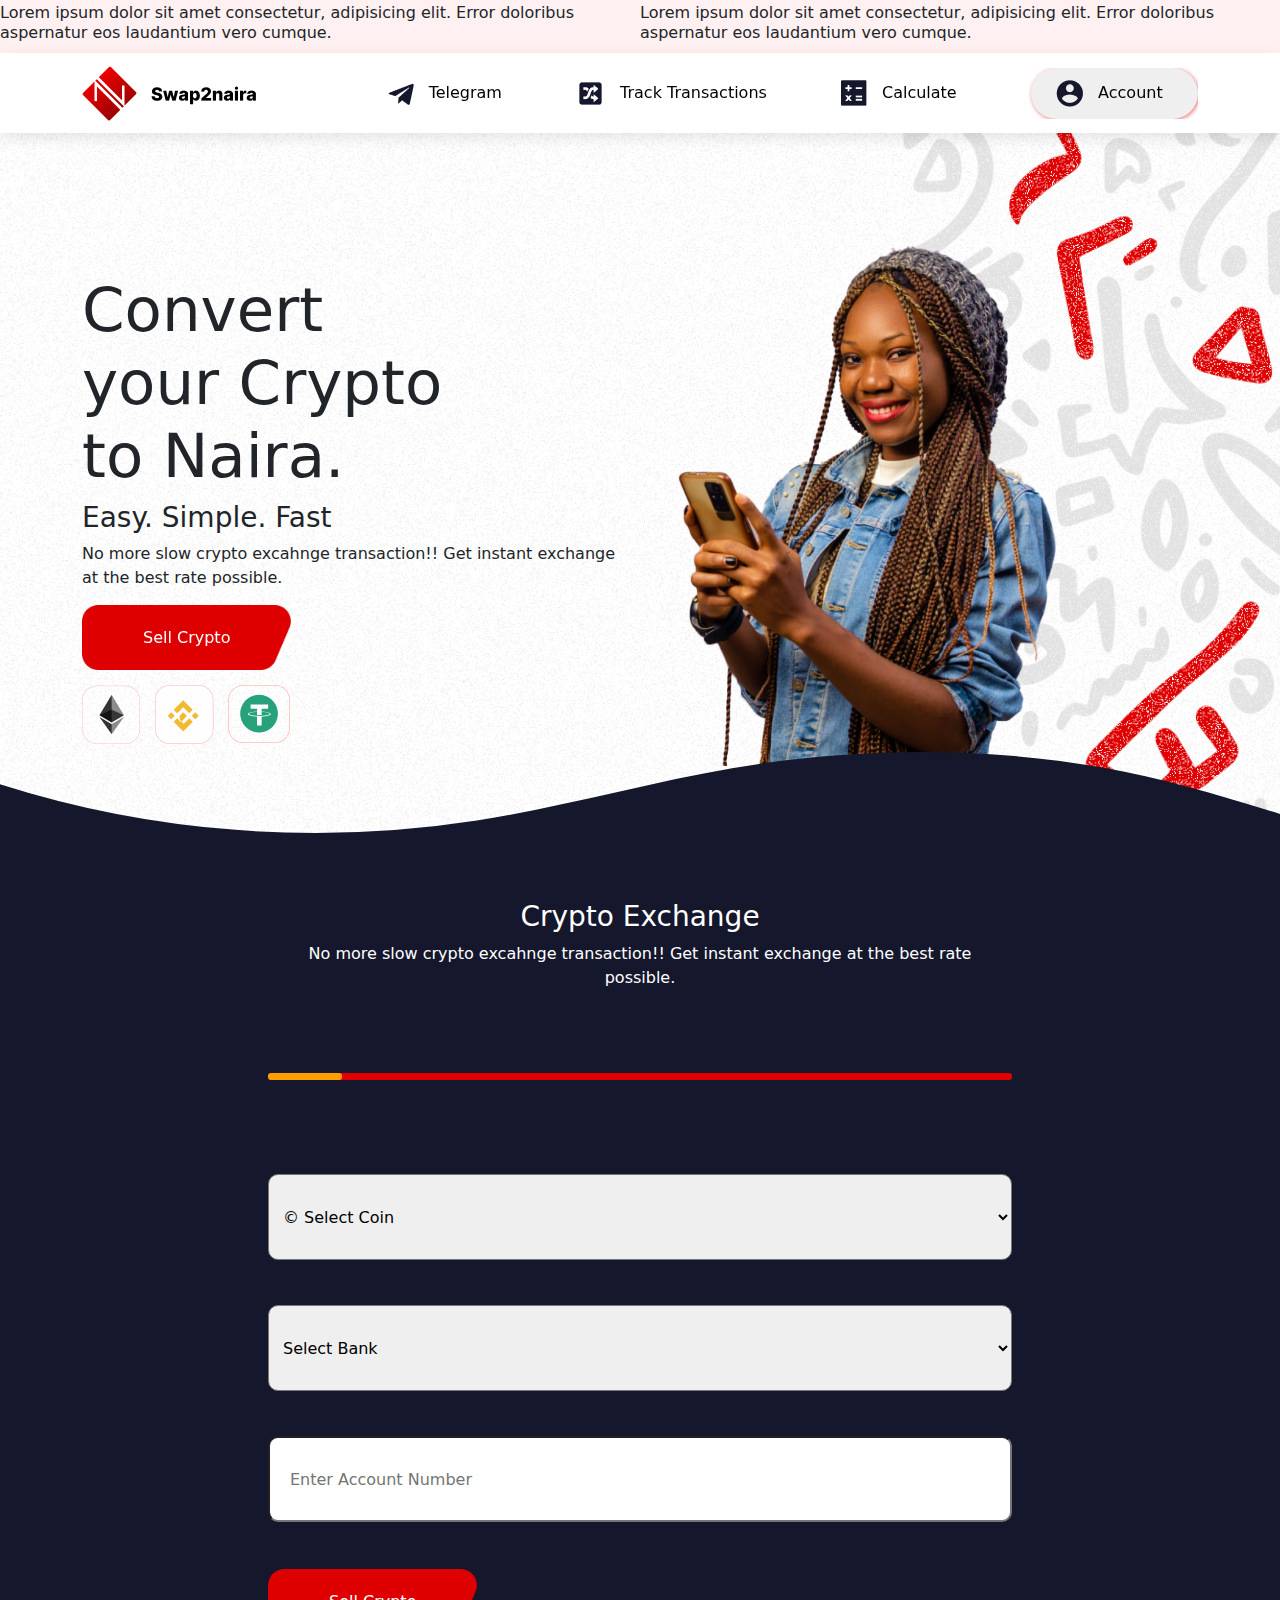
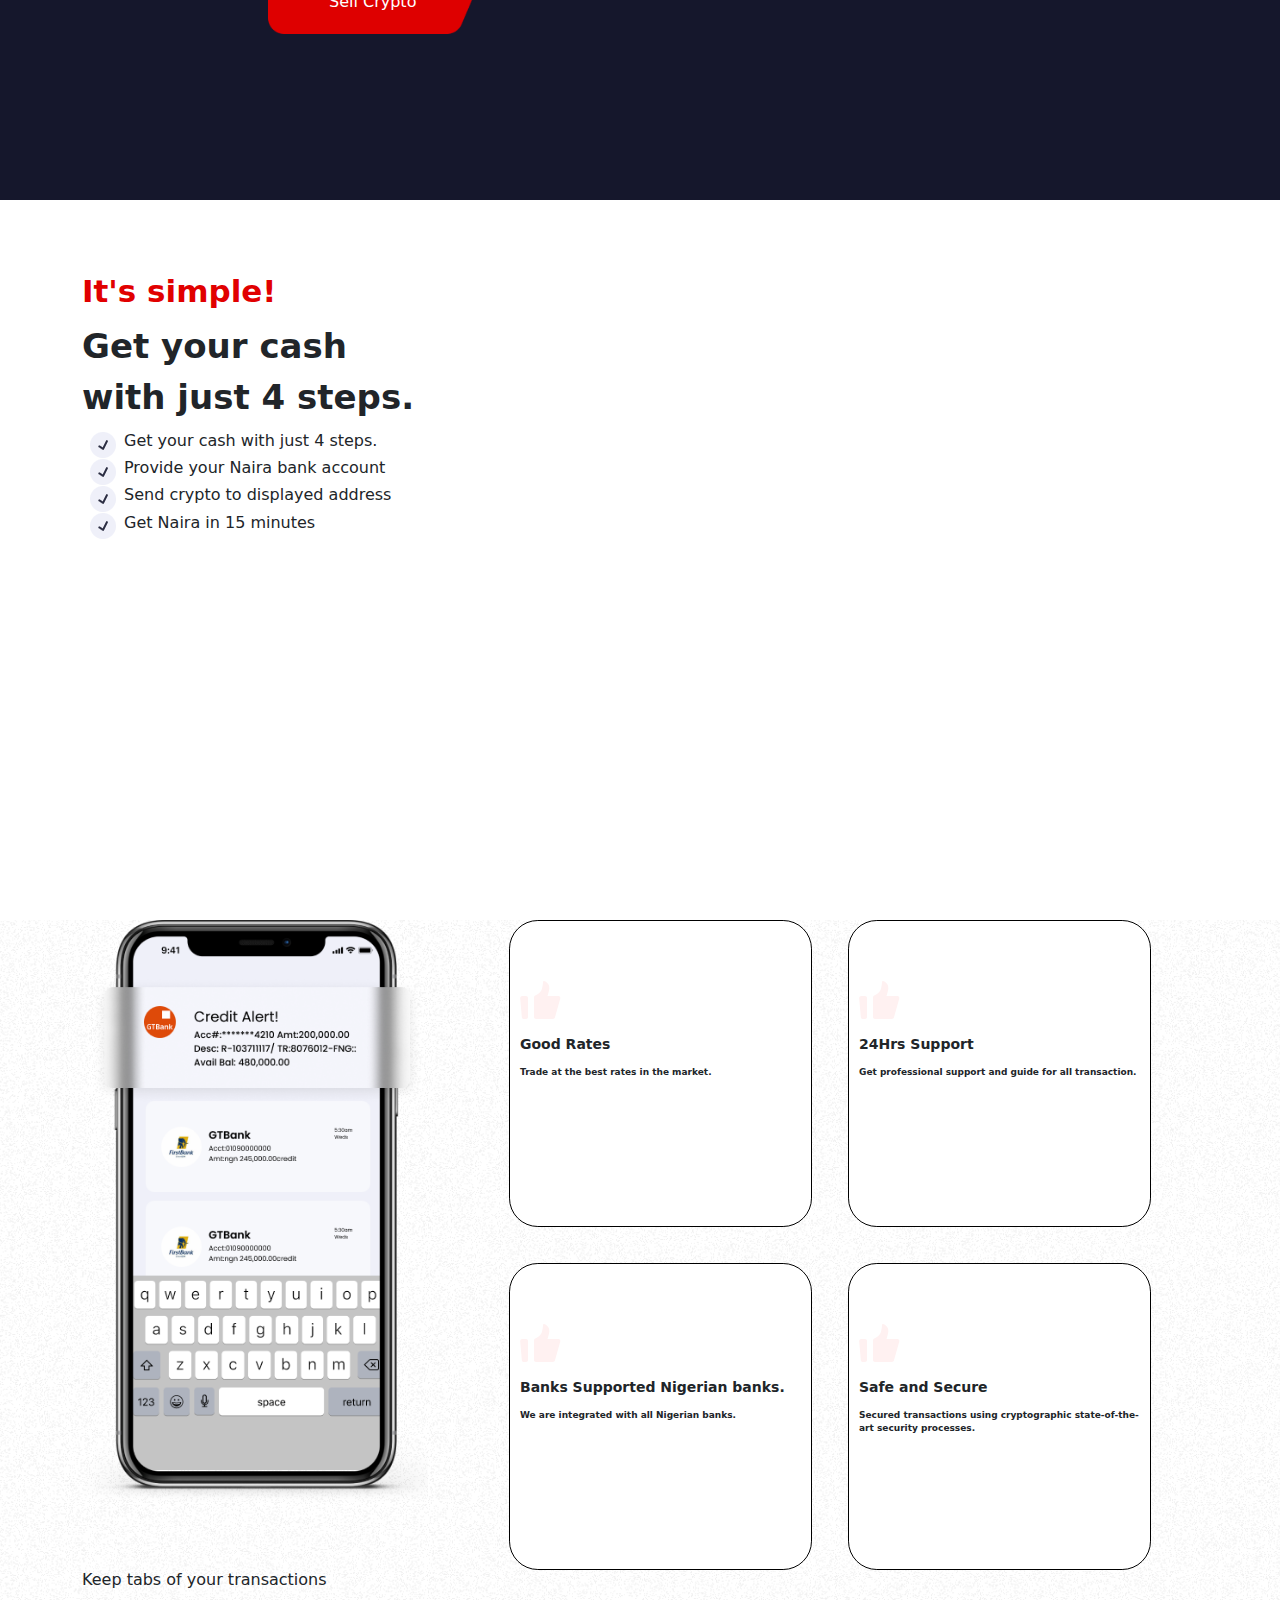
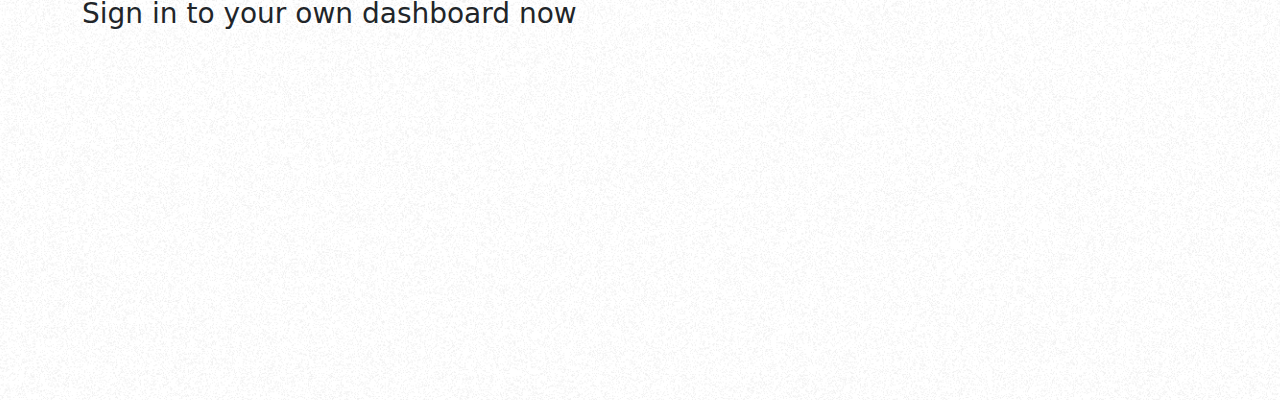
==== index.html @ 885d2932 "working on dashboard" ====
<!DOCTYPE html>
<html lang="en">
<head>
    <meta charset="UTF-8">
    <meta http-equiv="X-UA-Compatible" content="IE=edge">
    <meta name="viewport" content="width=device-width, initial-scale=1.0">
    <title>SWAP2NAIRA</title>
    <link rel="stylesheet" href="./css/bootstrap5.min.css">
    <link rel="stylesheet" href="./css/style.css">
    <!-- font-awesome link -->
    <link rel="stylesheet" href="https://use.fontawesome.com/2554255ec4.css">
    <!-- favicon -->
    <link rel="shortcut icon" href="./assets/Group 5.png" type="image/x-icon">
</head>
<body>
    <header class="relative">
        <div class="red-design">
        </div>
        <div class="red-design-mobile"></div>
        <!-- message-alert -->
        <div class="message-container">
            <div class="message-alert d-flex">
                <h6 class="message-alert-one scroll">
                    Lorem ipsum dolor sit amet consectetur, adipisicing elit. Error doloribus aspernatur eos laudantium vero cumque.
                </h6>
                <h6 class="message-alert-two scroll">
                    Lorem ipsum dolor sit amet consectetur, adipisicing elit. Error doloribus aspernatur eos laudantium vero cumque.
                </h6>
            </div>

        </div>
        <!-- nav-bar -->
        <div class="shadow-1 bg-white">
            <nav class="container">
                <div class="nav-header">
                    <div class="nav-center ">
                        <div class="nav-brand ">
                            <span class="brand-mobile"> 
                                <img src="./assets/Group 5.png" alt="brand-mobile">
                            </span>
                            <span class="brand-desktop">
                                <img src="./assets/Logo.png" alt="brand-desktop">
                            </span>
                        </div>
                        <div class="hamburger nav-toggle">
                            <i class="fa fa-bars"></i>
                        </div>
                    </div>
                    <div class="nav-links">
                        <div class="nav-item">
                            <a href="#">
                            <span class="nav-icon">
                                <img src="./assets/Vector.png" alt="">
                            </span>
                            telegram
                        </a>
                        </div>
                        <div class="nav-item">
                            <a href="#">    
                            <span class="nav-icon">
                                <img src="/assets/twemoji_shuffle-tracks-button.png" alt="Vector-1">
                            </span>
                            
                                Track transactions
                            </a>
                        </div>
                        <div class="nav-item">
                            <a href="#">
                            <span class="nav-icon">
                                <img src="./assets/Vector-2.png" alt="">
                            </span>
                            calculate
                        </a>
                        </div>
                        <div class="account-drop">
                            <div class="sign-up-btn">
                                <button class="nav-toggle sign-up">
                                    <span class="nav-icon">
                                        <img src="./assets/Vector-3.png" alt="account">
                                    </span>
                                    Account
                                    <span class="arrow-down">
                                        <i class="fa fa-sort-desc" aria-hidden="true"></i>

                                    </span>
                                </button>
                                <div class="sign-up-drop-down">
                                    <div class="sign-link p-1 ">
                                        <a href="#">
                                            Log In
                                        </a>
                                    </div>
                                    <div class="sign-link p-1">
                                        <a href="#">
                                            Sign Up
                                        </a>
                                    </div>
                                </div>
                            </div>

                        </div>
    

                    </div>
                </div>
            </nav>

        </div>
        <!-- hero-section -->
        <div class="container">
            <section class="hero">
                <div class="row">
                    <div class=" hero-text col-12 col-lg-6">
                        <h1 class="headerOne">
                            Convert your Crypto to Naira.
                        </h1>
                        <h3 class="headerTwo">    
                            Easy. Simple. Fast
                        </h3>
                        <p class="hero-description">
                            No  more slow crypto excahnge transaction!! Get instant exchange at the best rate possible.
                        </p>
                        <div class="hero-btn">
                            <a href="#sale-point">

                                <div class="btn relative">
                                    <span class="ctaText">
                                        Sell Crypto
                                    </span>
                                    <img class="img-fluid" src="./assets/FD button.png" alt="btn">
                                </div>
                            </a>
                        </div>
                        <div class="hero-coin-icons mt-3">
                            <img src="./assets/FD coin Logo.png" alt="">
                        </div>
                    </div>
                    <div class="hero-poster col-12 col-lg-6">
                        <div class="poster-container">
                            <img class="img-fluid" src="./assets/FD Girl.png" alt="girl">
                        </div>
                    </div>
                </div>
            </section>

        </div>
         <div class="custom-shape-divider-bottom-1648453308">
            <svg data-name="Layer 1" xmlns="http://www.w3.org/2000/svg" viewBox="0 0 1200 120" preserveAspectRatio="none">
                <path d="M985.66,92.83C906.67,72,823.78,31,743.84,14.19c-82.26-17.34-168.06-16.33-250.45.39-57.84,11.73-114,31.07-172,41.86A600.21,600.21,0,0,1,0,27.35V120H1200V95.8C1132.19,118.92,1055.71,111.31,985.66,92.83Z" class="shape-fill"></path>
            </svg>
        </div>
    </header>
    <!-- Exchange-Section -->
    <section class="height-100 bg-blue relative">
        <div class="exchange">
            <img class="img-fluid" src="./assets/Mask group.png" alt="">
        </div>
        <div class="container">
            <div class="row">
                
                <div id="sale-point" class="crypto-text col-12 col-lg-8 ">
                    <h3>
                        Crypto Exchange
                    </h3>
                    <p>
                        No  more slow crypto excahnge transaction!! Get instant exchange at the best rate possible.
                    </p>
                </div>
                <form action="" method="get">
                    
                    <div class="progress-bar-container col-12 col-lg-8">
                        <div class="progress-bar-outer">
                            <div class="progress-bar-inner"></div>
                        </div>
                    </div>
                    <!-- coin exchange point -->
                    <div class="coin-exchange-container col-12 col-lg-8">
                        <form id="form" action="">

                            <div class="input-container ">
                                <select class="w-100 select" name="coin" id="coin">
                                    <option value="select-coin">
                                        <span> 
                                            <i class="fa fa-copyright " aria-hidden="true">    
                                        </i>
                                        &copy;
                                        </span> Select Coin
                                    </option>
                                    <option value="Btc">
                                        Bitcoin
                                    </option>
                                    <option value="Eth">
                                        Etherium
                                    </option>
                                </select>
                            </div>
                            <div class="input-container">
                                <select class="w-100 select" name="bank" id="bank">
                                    <option value="select-bank">
                                        <span class="bank-icon">
                                            <i class="far fa-home"></i>
                                        </span>
                                        Select Bank
                                    </option>
                                    <option value="first-bank">
                                        First Bank
                                    </option>
                                    <option value="access">
                                        Access Bank
                
                                    </option>
                                </select>
                            </div>
                            <div class="input-container">
                                <input class="w-100" type="text" name="account-number" id="accountNnumber" placeholder="Enter Account Number">
                            </div>
                            <div class="coin-form-btn">
    
                                <button type="submit"class="btn relative">
                                    <span class="ctaText">
                                        Sell Crypto
                                    </span>
                                    <img class="img-fluid" src="./assets/FD button.png" alt="btn">
                                <button>
                            </div>
                        </form>
                    </div>
                </form>
            </div>
        </div>
    </section>
    <!-- four steps -->
    <section class="height-80">
        <div class="container">
            
            <div class="row">
    
                <div class="col-12 col-lg-4 ">
                    <h4 class="fourStepsHeader">It's simple!</h4>
                    <h2>Get your cash with just 4 steps.</h2>
                    <div class="four-steps-container">
                        <div class="steps d-flex ">
                            <span class="step-icon mx-2">
                                <img src="./assets/Group 20.png" alt="steps-icon">
                            </span>
                            <h6>
                                Get your cash with just 4 steps.
                            </h6>
                        </div>
                        <div class="steps d-flex ">
                            <span class="step-icon mx-2">
                                <img src="./assets/Group 20.png" alt="steps-icon">
                            </span>
                            <h6>
                                Provide your Naira bank account
                            </h6>
                        </div>
                        <div class="steps d-flex ">
                            <span class="step-icon mx-2">
                                <img src="./assets/Group 20.png" alt="steps-icon">
                            </span>
                            <h6>
                                Send crypto to displayed address
                            </h6>
                        </div>
                        <div class="steps d-flex ">
                            <span class="step-icon mx-2">
                                <img src="./assets/Group 20.png" alt="steps-icon">
                            </span>
                            <h6>
                                Get Naira in 15 minutes
                            </h6>
                        </div>
                    </div>
                </div>
                <div class="col-12 col-lg-8">
                    <div class="four-step-poster">
                        <img src="./assets/" alt="">
                    </div>
                </div>
            </div>
        </div>

    </section>
    <!-- dashboard-sign-in-section -->
    <section class="height-120">
        <div class="container">
            
            <div class="row">
                <div class="col-12 col-lg-4">
                    <div class="dashboard-credit-left ">
                        <img class="img-fluid" src="./assets/Group 3588.png" alt="" >
                    </div>
                </div>
                <div class="col-12 col-lg-8">
                    <div class="container">

                        <div class="dashboard-blurb row justify-content-center">
                                <div class="blurb col-5 bordered  mr-36">
    
                                    <div class="blurb-icon">
                                        <svg width="41" height="38" viewBox="0 0 41 38" fill="none" xmlns="http://www.w3.org/2000/svg">
                                            <path d="M0.189309 17.1733C0.087699 16.0047 1.00885 15 2.18179 15H6.00033C7.10493 15 8.00033 15.8954 8.00033 17V36C8.00033 37.1046 7.10493 38 6.00033 38H3.83396C2.79655 38 1.93135 37.2068 1.84148 36.1733L0.189309 17.1733Z" fill="#FFF1F1"/>
                                            <path d="M14 16.3745C14 15.5388 14.5194 14.7908 15.2753 14.4345C16.9238 13.6574 19.7329 12.0938 21 9.9805C22.6331 7.2569 22.9411 2.33595 22.9912 1.20878C22.9982 1.05099 22.9937 0.893011 23.0154 0.736561C23.2861 -1.21554 27.0543 1.06492 28.5 3.47612C29.2846 4.78471 29.3852 6.504 29.3027 7.8463C29.2144 9.2825 28.7933 10.6699 28.3802 12.0483L27.5 14.9845H38.3569C39.6832 14.9845 40.6421 16.2518 40.2816 17.5281L34.9113 36.5436C34.668 37.4051 33.8818 38 32.9866 38H16C14.8954 38 14 37.1046 14 36V16.3745Z" fill="#FFF1F1"/>
                                            </svg>
                                    </div>
                                    <h3>
                                        Good Rates
                                    </h3>
                                    <p>
                                        Trade at the best rates in the market.
                                    </p>
                                </div>
                                <div class="blurb col-5 bordered">
    
                                    <div class="blurb-icon">
                                        <svg width="41" height="38" viewBox="0 0 41 38" fill="none" xmlns="http://www.w3.org/2000/svg">
                                            <path d="M0.189309 17.1733C0.087699 16.0047 1.00885 15 2.18179 15H6.00033C7.10493 15 8.00033 15.8954 8.00033 17V36C8.00033 37.1046 7.10493 38 6.00033 38H3.83396C2.79655 38 1.93135 37.2068 1.84148 36.1733L0.189309 17.1733Z" fill="#FFF1F1"/>
                                            <path d="M14 16.3745C14 15.5388 14.5194 14.7908 15.2753 14.4345C16.9238 13.6574 19.7329 12.0938 21 9.9805C22.6331 7.2569 22.9411 2.33595 22.9912 1.20878C22.9982 1.05099 22.9937 0.893011 23.0154 0.736561C23.2861 -1.21554 27.0543 1.06492 28.5 3.47612C29.2846 4.78471 29.3852 6.504 29.3027 7.8463C29.2144 9.2825 28.7933 10.6699 28.3802 12.0483L27.5 14.9845H38.3569C39.6832 14.9845 40.6421 16.2518 40.2816 17.5281L34.9113 36.5436C34.668 37.4051 33.8818 38 32.9866 38H16C14.8954 38 14 37.1046 14 36V16.3745Z" fill="#FFF1F1"/>
                                            </svg>
                                    </div>
                                    <h3>
                                        24Hrs Support
                                    </h3>
                                    <p>
                                        Get professional support and guide for all transaction.
                                    </p>
                                </div>
    
                        </div>
                        <div class="dashboard-blurb mt-36 row ">
                                <div class="blurb col-5 bordered mr-36">
    
                                    <div class="blurb-icon">
                                        <svg width="41" height="38" viewBox="0 0 41 38" fill="none" xmlns="http://www.w3.org/2000/svg">
                                            <path d="M0.189309 17.1733C0.087699 16.0047 1.00885 15 2.18179 15H6.00033C7.10493 15 8.00033 15.8954 8.00033 17V36C8.00033 37.1046 7.10493 38 6.00033 38H3.83396C2.79655 38 1.93135 37.2068 1.84148 36.1733L0.189309 17.1733Z" fill="#FFF1F1"/>
                                            <path d="M14 16.3745C14 15.5388 14.5194 14.7908 15.2753 14.4345C16.9238 13.6574 19.7329 12.0938 21 9.9805C22.6331 7.2569 22.9411 2.33595 22.9912 1.20878C22.9982 1.05099 22.9937 0.893011 23.0154 0.736561C23.2861 -1.21554 27.0543 1.06492 28.5 3.47612C29.2846 4.78471 29.3852 6.504 29.3027 7.8463C29.2144 9.2825 28.7933 10.6699 28.3802 12.0483L27.5 14.9845H38.3569C39.6832 14.9845 40.6421 16.2518 40.2816 17.5281L34.9113 36.5436C34.668 37.4051 33.8818 38 32.9866 38H16C14.8954 38 14 37.1046 14 36V16.3745Z" fill="#FFF1F1"/>
                                            </svg>
                                    </div>
                                    <h3>
                                        Banks Supported 
    Nigerian banks.
                                    </h3>
                                    <p>
                                        We are integrated with all 
                                        Nigerian banks.
                                    </p>
                                </div>
                                <div class="blurb col-5 bordered">
    
                                    <div class="blurb-icon">
                                        <svg width="41" height="38" viewBox="0 0 41 38" fill="none" xmlns="http://www.w3.org/2000/svg">
                                            <path d="M0.189309 17.1733C0.087699 16.0047 1.00885 15 2.18179 15H6.00033C7.10493 15 8.00033 15.8954 8.00033 17V36C8.00033 37.1046 7.10493 38 6.00033 38H3.83396C2.79655 38 1.93135 37.2068 1.84148 36.1733L0.189309 17.1733Z" fill="#FFF1F1"/>
                                            <path d="M14 16.3745C14 15.5388 14.5194 14.7908 15.2753 14.4345C16.9238 13.6574 19.7329 12.0938 21 9.9805C22.6331 7.2569 22.9411 2.33595 22.9912 1.20878C22.9982 1.05099 22.9937 0.893011 23.0154 0.736561C23.2861 -1.21554 27.0543 1.06492 28.5 3.47612C29.2846 4.78471 29.3852 6.504 29.3027 7.8463C29.2144 9.2825 28.7933 10.6699 28.3802 12.0483L27.5 14.9845H38.3569C39.6832 14.9845 40.6421 16.2518 40.2816 17.5281L34.9113 36.5436C34.668 37.4051 33.8818 38 32.9866 38H16C14.8954 38 14 37.1046 14 36V16.3745Z" fill="#FFF1F1"/>
                                            </svg>
                                    </div>
                                    <h3>
                                        Safe and Secure
                                    </h3>
                                    <p>
                                        Secured transactions using cryptographic state-of-the-art security processes.
                                    </p>
                                </div>
    
                        </div>
                    </div>
                </div>
            </div>
        </div>
        <div class="dashboard-sign-in">
            <div class="container">

                <div class="row">
                    <div class="col-12 col-md-6">
                        <div class="sign-in-text-container">
                            <h6>
                                Keep tabs of your transactions
                            </h6>
                            <h3>
                                Sign in to your own dashboard now
                            </h3>
                        </div>
                    </div>
                    <div class="col-12 col-md-6">
                        <div class="sign-in-btn">
    
                        </div>
                    </div>
                </div>
            </div>
        </div>
    </section>
    <!-- team-section -->
    <!-- <section>

    </section> -->
    <!-- traders section -->
    <!-- <section>
        <div class="row">
            <div class="col-12 col-md-6">
                <div class="trader-poster">
                    <img src="" alt="">
                </div>
            </div>
            <div class="col-12 col-md-6">
                <h2>
                    Join over 500+ Traders Using swap2naira
                </h2>
                <div class="trader-btn">

                </div>
            </div>
        </div>
    </section> -->
    <!-- footer-section -->
    <!-- <section>
        <div class="footer-cta-container">
            <h3>
                Don’t wait, start now!
            </h3>
            <p>
                97% of first time users come back to use our services
            </p>
            <div class="footer-cta">

            </div>
        </div>
        <footer>

        </footer>
    </section> -->
    
    

    
    <script type="module" src="./js/app.js"></script>
</body>
</html>
---- css/bootstrap5.min.css ----
@charset "UTF-8"; /*!
 * Bootstrap v5.0.2 (https://getbootstrap.com/)
 * Copyright 2011-2021 The Bootstrap Authors
 * Copyright 2011-2021 Twitter, Inc.
 * Licensed under MIT (https://github.com/twbs/bootstrap/blob/main/LICENSE)
 */
:root {
  --bs-blue: #0d6efd;
  --bs-indigo: #6610f2;
  --bs-purple: #6f42c1;
  --bs-pink: #d63384;
  --bs-red: #dc3545;
  --bs-orange: #fd7e14;
  --bs-yellow: #ffc107;
  --bs-green: #198754;
  --bs-teal: #20c997;
  --bs-cyan: #0dcaf0;
  --bs-white: #fff;
  --bs-gray: #6c757d;
  --bs-gray-dark: #343a40;
  --bs-primary: #0d6efd;
  --bs-secondary: #6c757d;
  --bs-success: #198754;
  --bs-info: #0dcaf0;
  --bs-warning: #ffc107;
  --bs-danger: #dc3545;
  --bs-light: #f8f9fa;
  --bs-dark: #212529;
  --bs-font-sans-serif: system-ui, -apple-system, "Segoe UI", Roboto,
    "Helvetica Neue", Arial, "Noto Sans", "Liberation Sans", sans-serif,
    "Apple Color Emoji", "Segoe UI Emoji", "Segoe UI Symbol", "Noto Color Emoji";
  --bs-font-monospace: SFMono-Regular, Menlo, Monaco, Consolas,
    "Liberation Mono", "Courier New", monospace;
  --bs-gradient: linear-gradient(
    180deg,
    rgba(255, 255, 255, 0.15),
    rgba(255, 255, 255, 0)
  );
}
*,
::after,
::before {
  box-sizing: border-box;
}
@media (prefers-reduced-motion: no-preference) {
  :root {
    scroll-behavior: smooth;
  }
}
body {
  margin: 0;
  font-family: var(--bs-font-sans-serif);
  font-size: 1rem;
  font-weight: 400;
  line-height: 1.5;
  color: #212529;
  background-color: #fff;
  -webkit-text-size-adjust: 100%;
  -webkit-tap-highlight-color: transparent;
}
hr {
  margin: 1rem 0;
  color: inherit;
  background-color: currentColor;
  border: 0;
  opacity: 0.25;
}
hr:not([size]) {
  height: 1px;
}
.h1,
.h2,
.h3,
.h4,
.h5,
.h6,
h1,
h2,
h3,
h4,
h5,
h6 {
  margin-top: 0;
  margin-bottom: 0.5rem;
  font-weight: 500;
  line-height: 1.2;
}
.h1,
h1 {
  font-size: calc(1.375rem + 1.5vw);
}
@media (min-width: 1200px) {
  .h1,
  h1 {
    font-size: 2.5rem;
  }
}
.h2,
h2 {
  font-size: calc(1.325rem + 0.9vw);
}
@media (min-width: 1200px) {
  .h2,
  h2 {
    font-size: 2rem;
  }
}
.h3,
h3 {
  font-size: calc(1.3rem + 0.6vw);
}
@media (min-width: 1200px) {
  .h3,
  h3 {
    font-size: 1.75rem;
  }
}
.h4,
h4 {
  font-size: calc(1.275rem + 0.3vw);
}
@media (min-width: 1200px) {
  .h4,
  h4 {
    font-size: 1.5rem;
  }
}
.h5,
h5 {
  font-size: 1.25rem;
}
.h6,
h6 {
  font-size: 1rem;
}
p {
  margin-top: 0;
  margin-bottom: 1rem;
}
abbr[data-bs-original-title],
abbr[title] {
  -webkit-text-decoration: underline dotted;
  text-decoration: underline dotted;
  cursor: help;
  -webkit-text-decoration-skip-ink: none;
  text-decoration-skip-ink: none;
}
address {
  margin-bottom: 1rem;
  font-style: normal;
  line-height: inherit;
}
ol,
ul {
  padding-left: 2rem;
}
dl,
ol,
ul {
  margin-top: 0;
  margin-bottom: 1rem;
}
ol ol,
ol ul,
ul ol,
ul ul {
  margin-bottom: 0;
}
dt {
  font-weight: 700;
}
dd {
  margin-bottom: 0.5rem;
  margin-left: 0;
}
blockquote {
  margin: 0 0 1rem;
}
b,
strong {
  font-weight: bolder;
}
.small,
small {
  font-size: 0.875em;
}
.mark,
mark {
  padding: 0.2em;
  background-color: #fcf8e3;
}
sub,
sup {
  position: relative;
  font-size: 0.75em;
  line-height: 0;
  vertical-align: baseline;
}
sub {
  bottom: -0.25em;
}
sup {
  top: -0.5em;
}
a {
  color: #0d6efd;
  text-decoration: underline;
}
a:hover {
  color: #0a58ca;
}
a:not([href]):not([class]),
a:not([href]):not([class]):hover {
  color: inherit;
  text-decoration: none;
}
code,
kbd,
pre,
samp {
  font-family: var(--bs-font-monospace);
  font-size: 1em;
  direction: ltr;
  unicode-bidi: bidi-override;
}
pre {
  display: block;
  margin-top: 0;
  margin-bottom: 1rem;
  overflow: auto;
  font-size: 0.875em;
}
pre code {
  font-size: inherit;
  color: inherit;
  word-break: normal;
}
code {
  font-size: 0.875em;
  color: #d63384;
  word-wrap: break-word;
}
a > code {
  color: inherit;
}
kbd {
  padding: 0.2rem 0.4rem;
  font-size: 0.875em;
  color: #fff;
  background-color: #212529;
  border-radius: 0.2rem;
}
kbd kbd {
  padding: 0;
  font-size: 1em;
  font-weight: 700;
}
figure {
  margin: 0 0 1rem;
}
img,
svg {
  vertical-align: middle;
}
table {
  caption-side: bottom;
  border-collapse: collapse;
}
caption {
  padding-top: 0.5rem;
  padding-bottom: 0.5rem;
  color: #6c757d;
  text-align: left;
}
th {
  text-align: inherit;
  text-align: -webkit-match-parent;
}
tbody,
td,
tfoot,
th,
thead,
tr {
  border-color: inherit;
  border-style: solid;
  border-width: 0;
}
label {
  display: inline-block;
}
button {
  border-radius: 0;
}
button:focus:not(:focus-visible) {
  outline: 0;
}
button,
input,
optgroup,
select,
textarea {
  margin: 0;
  font-family: inherit;
  font-size: inherit;
  line-height: inherit;
}
button,
select {
  text-transform: none;
}
[role="button"] {
  cursor: pointer;
}
select {
  word-wrap: normal;
}
select:disabled {
  opacity: 1;
}
[list]::-webkit-calendar-picker-indicator {
  display: none;
}
[type="button"],
[type="reset"],
[type="submit"],
button {
  -webkit-appearance: button;
}
[type="button"]:not(:disabled),
[type="reset"]:not(:disabled),
[type="submit"]:not(:disabled),
button:not(:disabled) {
  cursor: pointer;
}
::-moz-focus-inner {
  padding: 0;
  border-style: none;
}
textarea {
  resize: vertical;
}
fieldset {
  min-width: 0;
  padding: 0;
  margin: 0;
  border: 0;
}
legend {
  float: left;
  width: 100%;
  padding: 0;
  margin-bottom: 0.5rem;
  font-size: calc(1.275rem + 0.3vw);
  line-height: inherit;
}
@media (min-width: 1200px) {
  legend {
    font-size: 1.5rem;
  }
}
legend + * {
  clear: left;
}
::-webkit-datetime-edit-day-field,
::-webkit-datetime-edit-fields-wrapper,
::-webkit-datetime-edit-hour-field,
::-webkit-datetime-edit-minute,
::-webkit-datetime-edit-month-field,
::-webkit-datetime-edit-text,
::-webkit-datetime-edit-year-field {
  padding: 0;
}
::-webkit-inner-spin-button {
  height: auto;
}
[type="search"] {
  outline-offset: -2px;
  -webkit-appearance: textfield;
}
::-webkit-search-decoration {
  -webkit-appearance: none;
}
::-webkit-color-swatch-wrapper {
  padding: 0;
}
::file-selector-button {
  font: inherit;
}
::-webkit-file-upload-button {
  font: inherit;
  -webkit-appearance: button;
}
output {
  display: inline-block;
}
iframe {
  border: 0;
}
summary {
  display: list-item;
  cursor: pointer;
}
progress {
  vertical-align: baseline;
}
[hidden] {
  display: none !important;
}
.lead {
  font-size: 1.25rem;
  font-weight: 300;
}
.display-1 {
  font-size: calc(1.625rem + 4.5vw);
  font-weight: 300;
  line-height: 1.2;
}
@media (min-width: 1200px) {
  .display-1 {
    font-size: 5rem;
  }
}
.display-2 {
  font-size: calc(1.575rem + 3.9vw);
  font-weight: 300;
  line-height: 1.2;
}
@media (min-width: 1200px) {
  .display-2 {
    font-size: 4.5rem;
  }
}
.display-3 {
  font-size: calc(1.525rem + 3.3vw);
  font-weight: 300;
  line-height: 1.2;
}
@media (min-width: 1200px) {
  .display-3 {
    font-size: 4rem;
  }
}
.display-4 {
  font-size: calc(1.475rem + 2.7vw);
  font-weight: 300;
  line-height: 1.2;
}
@media (min-width: 1200px) {
  .display-4 {
    font-size: 3.5rem;
  }
}
.display-5 {
  font-size: calc(1.425rem + 2.1vw);
  font-weight: 300;
  line-height: 1.2;
}
@media (min-width: 1200px) {
  .display-5 {
    font-size: 3rem;
  }
}
.display-6 {
  font-size: calc(1.375rem + 1.5vw);
  font-weight: 300;
  line-height: 1.2;
}
@media (min-width: 1200px) {
  .display-6 {
    font-size: 2.5rem;
  }
}
.list-unstyled {
  padding-left: 0;
  list-style: none;
}
.list-inline {
  padding-left: 0;
  list-style: none;
}
.list-inline-item {
  display: inline-block;
}
.list-inline-item:not(:last-child) {
  margin-right: 0.5rem;
}
.initialism {
  font-size: 0.875em;
  text-transform: uppercase;
}
.blockquote {
  margin-bottom: 1rem;
  font-size: 1.25rem;
}
.blockquote > :last-child {
  margin-bottom: 0;
}
.blockquote-footer {
  margin-top: -1rem;
  margin-bottom: 1rem;
  font-size: 0.875em;
  color: #6c757d;
}
.blockquote-footer::before {
  content: "— ";
}
.img-fluid {
  max-width: 100%;
  height: auto;
}
.img-thumbnail {
  padding: 0.25rem;
  background-color: #fff;
  border: 1px solid #dee2e6;
  border-radius: 0.25rem;
  max-width: 100%;
  height: auto;
}
.figure {
  display: inline-block;
}
.figure-img {
  margin-bottom: 0.5rem;
  line-height: 1;
}
.figure-caption {
  font-size: 0.875em;
  color: #6c757d;
}
.container,
.container-fluid,
.container-lg,
.container-md,
.container-sm,
.container-xl,
.container-xxl {
  width: 100%;
  padding-right: var(--bs-gutter-x, 0.75rem);
  padding-left: var(--bs-gutter-x, 0.75rem);
  margin-right: auto;
  margin-left: auto;
}
@media (min-width: 576px) {
  .container,
  .container-sm {
    max-width: 540px;
  }
}
@media (min-width: 768px) {
  .container,
  .container-md,
  .container-sm {
    max-width: 720px;
  }
}
@media (min-width: 992px) {
  .container,
  .container-lg,
  .container-md,
  .container-sm {
    max-width: 960px;
  }
}
@media (min-width: 1200px) {
  .container,
  .container-lg,
  .container-md,
  .container-sm,
  .container-xl {
    max-width: 1140px;
  }
}
@media (min-width: 1400px) {
  .container,
  .container-lg,
  .container-md,
  .container-sm,
  .container-xl,
  .container-xxl {
    max-width: 1320px;
  }
}
.row {
  --bs-gutter-x: 1.5rem;
  --bs-gutter-y: 0;
  display: flex;
  flex-wrap: wrap;
  margin-top: calc(var(--bs-gutter-y) * -1);
  margin-right: calc(var(--bs-gutter-x) * -0.5);
  margin-left: calc(var(--bs-gutter-x) * -0.5);
}
.row > * {
  flex-shrink: 0;
  width: 100%;
  max-width: 100%;
  padding-right: calc(var(--bs-gutter-x) * 0.5);
  padding-left: calc(var(--bs-gutter-x) * 0.5);
  margin-top: var(--bs-gutter-y);
}
.col {
  flex: 1 0 0%;
}
.row-cols-auto > * {
  flex: 0 0 auto;
  width: auto;
}
.row-cols-1 > * {
  flex: 0 0 auto;
  width: 100%;
}
.row-cols-2 > * {
  flex: 0 0 auto;
  width: 50%;
}
.row-cols-3 > * {
  flex: 0 0 auto;
  width: 33.3333333333%;
}
.row-cols-4 > * {
  flex: 0 0 auto;
  width: 25%;
}
.row-cols-5 > * {
  flex: 0 0 auto;
  width: 20%;
}
.row-cols-6 > * {
  flex: 0 0 auto;
  width: 16.6666666667%;
}
@media (min-width: 576px) {
  .col-sm {
    flex: 1 0 0%;
  }
  .row-cols-sm-auto > * {
    flex: 0 0 auto;
    width: auto;
  }
  .row-cols-sm-1 > * {
    flex: 0 0 auto;
    width: 100%;
  }
  .row-cols-sm-2 > * {
    flex: 0 0 auto;
    width: 50%;
  }
  .row-cols-sm-3 > * {
    flex: 0 0 auto;
    width: 33.3333333333%;
  }
  .row-cols-sm-4 > * {
    flex: 0 0 auto;
    width: 25%;
  }
  .row-cols-sm-5 > * {
    flex: 0 0 auto;
    width: 20%;
  }
  .row-cols-sm-6 > * {
    flex: 0 0 auto;
    width: 16.6666666667%;
  }
}
@media (min-width: 768px) {
  .col-md {
    flex: 1 0 0%;
  }
  .row-cols-md-auto > * {
    flex: 0 0 auto;
    width: auto;
  }
  .row-cols-md-1 > * {
    flex: 0 0 auto;
    width: 100%;
  }
  .row-cols-md-2 > * {
    flex: 0 0 auto;
    width: 50%;
  }
  .row-cols-md-3 > * {
    flex: 0 0 auto;
    width: 33.3333333333%;
  }
  .row-cols-md-4 > * {
    flex: 0 0 auto;
    width: 25%;
  }
  .row-cols-md-5 > * {
    flex: 0 0 auto;
    width: 20%;
  }
  .row-cols-md-6 > * {
    flex: 0 0 auto;
    width: 16.6666666667%;
  }
}
@media (min-width: 992px) {
  .col-lg {
    flex: 1 0 0%;
  }
  .row-cols-lg-auto > * {
    flex: 0 0 auto;
    width: auto;
  }
  .row-cols-lg-1 > * {
    flex: 0 0 auto;
    width: 100%;
  }
  .row-cols-lg-2 > * {
    flex: 0 0 auto;
    width: 50%;
  }
  .row-cols-lg-3 > * {
    flex: 0 0 auto;
    width: 33.3333333333%;
  }
  .row-cols-lg-4 > * {
    flex: 0 0 auto;
    width: 25%;
  }
  .row-cols-lg-5 > * {
    flex: 0 0 auto;
    width: 20%;
  }
  .row-cols-lg-6 > * {
    flex: 0 0 auto;
    width: 16.6666666667%;
  }
}
@media (min-width: 1200px) {
  .col-xl {
    flex: 1 0 0%;
  }
  .row-cols-xl-auto > * {
    flex: 0 0 auto;
    width: auto;
  }
  .row-cols-xl-1 > * {
    flex: 0 0 auto;
    width: 100%;
  }
  .row-cols-xl-2 > * {
    flex: 0 0 auto;
    width: 50%;
  }
  .row-cols-xl-3 > * {
    flex: 0 0 auto;
    width: 33.3333333333%;
  }
  .row-cols-xl-4 > * {
    flex: 0 0 auto;
    width: 25%;
  }
  .row-cols-xl-5 > * {
    flex: 0 0 auto;
    width: 20%;
  }
  .row-cols-xl-6 > * {
    flex: 0 0 auto;
    width: 16.6666666667%;
  }
}
@media (min-width: 1400px) {
  .col-xxl {
    flex: 1 0 0%;
  }
  .row-cols-xxl-auto > * {
    flex: 0 0 auto;
    width: auto;
  }
  .row-cols-xxl-1 > * {
    flex: 0 0 auto;
    width: 100%;
  }
  .row-cols-xxl-2 > * {
    flex: 0 0 auto;
    width: 50%;
  }
  .row-cols-xxl-3 > * {
    flex: 0 0 auto;
    width: 33.3333333333%;
  }
  .row-cols-xxl-4 > * {
    flex: 0 0 auto;
    width: 25%;
  }
  .row-cols-xxl-5 > * {
    flex: 0 0 auto;
    width: 20%;
  }
  .row-cols-xxl-6 > * {
    flex: 0 0 auto;
    width: 16.6666666667%;
  }
}
.col-auto {
  flex: 0 0 auto;
  width: auto;
}
.col-1 {
  flex: 0 0 auto;
  width: 8.33333333%;
}
.col-2 {
  flex: 0 0 auto;
  width: 16.66666667%;
}
.col-3 {
  flex: 0 0 auto;
  width: 25%;
}
.col-4 {
  flex: 0 0 auto;
  width: 33.33333333%;
}
.col-5 {
  flex: 0 0 auto;
  width: 41.66666667%;
}
.col-6 {
  flex: 0 0 auto;
  width: 50%;
}
.col-7 {
  flex: 0 0 auto;
  width: 58.33333333%;
}
.col-8 {
  flex: 0 0 auto;
  width: 66.66666667%;
}
.col-9 {
  flex: 0 0 auto;
  width: 75%;
}
.col-10 {
  flex: 0 0 auto;
  width: 83.33333333%;
}
.col-11 {
  flex: 0 0 auto;
  width: 91.66666667%;
}
.col-12 {
  flex: 0 0 auto;
  width: 100%;
}
.offset-1 {
  margin-left: 8.33333333%;
}
.offset-2 {
  margin-left: 16.66666667%;
}
.offset-3 {
  margin-left: 25%;
}
.offset-4 {
  margin-left: 33.33333333%;
}
.offset-5 {
  margin-left: 41.66666667%;
}
.offset-6 {
  margin-left: 50%;
}
.offset-7 {
  margin-left: 58.33333333%;
}
.offset-8 {
  margin-left: 66.66666667%;
}
.offset-9 {
  margin-left: 75%;
}
.offset-10 {
  margin-left: 83.33333333%;
}
.offset-11 {
  margin-left: 91.66666667%;
}
.g-0,
.gx-0 {
  --bs-gutter-x: 0;
}
.g-0,
.gy-0 {
  --bs-gutter-y: 0;
}
.g-1,
.gx-1 {
  --bs-gutter-x: 0.25rem;
}
.g-1,
.gy-1 {
  --bs-gutter-y: 0.25rem;
}
.g-2,
.gx-2 {
  --bs-gutter-x: 0.5rem;
}
.g-2,
.gy-2 {
  --bs-gutter-y: 0.5rem;
}
.g-3,
.gx-3 {
  --bs-gutter-x: 1rem;
}
.g-3,
.gy-3 {
  --bs-gutter-y: 1rem;
}
.g-4,
.gx-4 {
  --bs-gutter-x: 1.5rem;
}
.g-4,
.gy-4 {
  --bs-gutter-y: 1.5rem;
}
.g-5,
.gx-5 {
  --bs-gutter-x: 3rem;
}
.g-5,
.gy-5 {
  --bs-gutter-y: 3rem;
}
@media (min-width: 576px) {
  .col-sm-auto {
    flex: 0 0 auto;
    width: auto;
  }
  .col-sm-1 {
    flex: 0 0 auto;
    width: 8.33333333%;
  }
  .col-sm-2 {
    flex: 0 0 auto;
    width: 16.66666667%;
  }
  .col-sm-3 {
    flex: 0 0 auto;
    width: 25%;
  }
  .col-sm-4 {
    flex: 0 0 auto;
    width: 33.33333333%;
  }
  .col-sm-5 {
    flex: 0 0 auto;
    width: 41.66666667%;
  }
  .col-sm-6 {
    flex: 0 0 auto;
    width: 50%;
  }
  .col-sm-7 {
    flex: 0 0 auto;
    width: 58.33333333%;
  }
  .col-sm-8 {
    flex: 0 0 auto;
    width: 66.66666667%;
  }
  .col-sm-9 {
    flex: 0 0 auto;
    width: 75%;
  }
  .col-sm-10 {
    flex: 0 0 auto;
    width: 83.33333333%;
  }
  .col-sm-11 {
    flex: 0 0 auto;
    width: 91.66666667%;
  }
  .col-sm-12 {
    flex: 0 0 auto;
    width: 100%;
  }
  .offset-sm-0 {
    margin-left: 0;
  }
  .offset-sm-1 {
    margin-left: 8.33333333%;
  }
  .offset-sm-2 {
    margin-left: 16.66666667%;
  }
  .offset-sm-3 {
    margin-left: 25%;
  }
  .offset-sm-4 {
    margin-left: 33.33333333%;
  }
  .offset-sm-5 {
    margin-left: 41.66666667%;
  }
  .offset-sm-6 {
    margin-left: 50%;
  }
  .offset-sm-7 {
    margin-left: 58.33333333%;
  }
  .offset-sm-8 {
    margin-left: 66.66666667%;
  }
  .offset-sm-9 {
    margin-left: 75%;
  }
  .offset-sm-10 {
    margin-left: 83.33333333%;
  }
  .offset-sm-11 {
    margin-left: 91.66666667%;
  }
  .g-sm-0,
  .gx-sm-0 {
    --bs-gutter-x: 0;
  }
  .g-sm-0,
  .gy-sm-0 {
    --bs-gutter-y: 0;
  }
  .g-sm-1,
  .gx-sm-1 {
    --bs-gutter-x: 0.25rem;
  }
  .g-sm-1,
  .gy-sm-1 {
    --bs-gutter-y: 0.25rem;
  }
  .g-sm-2,
  .gx-sm-2 {
    --bs-gutter-x: 0.5rem;
  }
  .g-sm-2,
  .gy-sm-2 {
    --bs-gutter-y: 0.5rem;
  }
  .g-sm-3,
  .gx-sm-3 {
    --bs-gutter-x: 1rem;
  }
  .g-sm-3,
  .gy-sm-3 {
    --bs-gutter-y: 1rem;
  }
  .g-sm-4,
  .gx-sm-4 {
    --bs-gutter-x: 1.5rem;
  }
  .g-sm-4,
  .gy-sm-4 {
    --bs-gutter-y: 1.5rem;
  }
  .g-sm-5,
  .gx-sm-5 {
    --bs-gutter-x: 3rem;
  }
  .g-sm-5,
  .gy-sm-5 {
    --bs-gutter-y: 3rem;
  }
}
@media (min-width: 768px) {
  .col-md-auto {
    flex: 0 0 auto;
    width: auto;
  }
  .col-md-1 {
    flex: 0 0 auto;
    width: 8.33333333%;
  }
  .col-md-2 {
    flex: 0 0 auto;
    width: 16.66666667%;
  }
  .col-md-3 {
    flex: 0 0 auto;
    width: 25%;
  }
  .col-md-4 {
    flex: 0 0 auto;
    width: 33.33333333%;
  }
  .col-md-5 {
    flex: 0 0 auto;
    width: 41.66666667%;
  }
  .col-md-6 {
    flex: 0 0 auto;
    width: 50%;
  }
  .col-md-7 {
    flex: 0 0 auto;
    width: 58.33333333%;
  }
  .col-md-8 {
    flex: 0 0 auto;
    width: 66.66666667%;
  }
  .col-md-9 {
    flex: 0 0 auto;
    width: 75%;
  }
  .col-md-10 {
    flex: 0 0 auto;
    width: 83.33333333%;
  }
  .col-md-11 {
    flex: 0 0 auto;
    width: 91.66666667%;
  }
  .col-md-12 {
    flex: 0 0 auto;
    width: 100%;
  }
  .offset-md-0 {
    margin-left: 0;
  }
  .offset-md-1 {
    margin-left: 8.33333333%;
  }
  .offset-md-2 {
    margin-left: 16.66666667%;
  }
  .offset-md-3 {
    margin-left: 25%;
  }
  .offset-md-4 {
    margin-left: 33.33333333%;
  }
  .offset-md-5 {
    margin-left: 41.66666667%;
  }
  .offset-md-6 {
    margin-left: 50%;
  }
  .offset-md-7 {
    margin-left: 58.33333333%;
  }
  .offset-md-8 {
    margin-left: 66.66666667%;
  }
  .offset-md-9 {
    margin-left: 75%;
  }
  .offset-md-10 {
    margin-left: 83.33333333%;
  }
  .offset-md-11 {
    margin-left: 91.66666667%;
  }
  .g-md-0,
  .gx-md-0 {
    --bs-gutter-x: 0;
  }
  .g-md-0,
  .gy-md-0 {
    --bs-gutter-y: 0;
  }
  .g-md-1,
  .gx-md-1 {
    --bs-gutter-x: 0.25rem;
  }
  .g-md-1,
  .gy-md-1 {
    --bs-gutter-y: 0.25rem;
  }
  .g-md-2,
  .gx-md-2 {
    --bs-gutter-x: 0.5rem;
  }
  .g-md-2,
  .gy-md-2 {
    --bs-gutter-y: 0.5rem;
  }
  .g-md-3,
  .gx-md-3 {
    --bs-gutter-x: 1rem;
  }
  .g-md-3,
  .gy-md-3 {
    --bs-gutter-y: 1rem;
  }
  .g-md-4,
  .gx-md-4 {
    --bs-gutter-x: 1.5rem;
  }
  .g-md-4,
  .gy-md-4 {
    --bs-gutter-y: 1.5rem;
  }
  .g-md-5,
  .gx-md-5 {
    --bs-gutter-x: 3rem;
  }
  .g-md-5,
  .gy-md-5 {
    --bs-gutter-y: 3rem;
  }
}
@media (min-width: 992px) {
  .col-lg-auto {
    flex: 0 0 auto;
    width: auto;
  }
  .col-lg-1 {
    flex: 0 0 auto;
    width: 8.33333333%;
  }
  .col-lg-2 {
    flex: 0 0 auto;
    width: 16.66666667%;
  }
  .col-lg-3 {
    flex: 0 0 auto;
    width: 25%;
  }
  .col-lg-4 {
    flex: 0 0 auto;
    width: 33.33333333%;
  }
  .col-lg-5 {
    flex: 0 0 auto;
    width: 41.66666667%;
  }
  .col-lg-6 {
    flex: 0 0 auto;
    width: 50%;
  }
  .col-lg-7 {
    flex: 0 0 auto;
    width: 58.33333333%;
  }
  .col-lg-8 {
    flex: 0 0 auto;
    width: 66.66666667%;
  }
  .col-lg-9 {
    flex: 0 0 auto;
    width: 75%;
  }
  .col-lg-10 {
    flex: 0 0 auto;
    width: 83.33333333%;
  }
  .col-lg-11 {
    flex: 0 0 auto;
    width: 91.66666667%;
  }
  .col-lg-12 {
    flex: 0 0 auto;
    width: 100%;
  }
  .offset-lg-0 {
    margin-left: 0;
  }
  .offset-lg-1 {
    margin-left: 8.33333333%;
  }
  .offset-lg-2 {
    margin-left: 16.66666667%;
  }
  .offset-lg-3 {
    margin-left: 25%;
  }
  .offset-lg-4 {
    margin-left: 33.33333333%;
  }
  .offset-lg-5 {
    margin-left: 41.66666667%;
  }
  .offset-lg-6 {
    margin-left: 50%;
  }
  .offset-lg-7 {
    margin-left: 58.33333333%;
  }
  .offset-lg-8 {
    margin-left: 66.66666667%;
  }
  .offset-lg-9 {
    margin-left: 75%;
  }
  .offset-lg-10 {
    margin-left: 83.33333333%;
  }
  .offset-lg-11 {
    margin-left: 91.66666667%;
  }
  .g-lg-0,
  .gx-lg-0 {
    --bs-gutter-x: 0;
  }
  .g-lg-0,
  .gy-lg-0 {
    --bs-gutter-y: 0;
  }
  .g-lg-1,
  .gx-lg-1 {
    --bs-gutter-x: 0.25rem;
  }
  .g-lg-1,
  .gy-lg-1 {
    --bs-gutter-y: 0.25rem;
  }
  .g-lg-2,
  .gx-lg-2 {
    --bs-gutter-x: 0.5rem;
  }
  .g-lg-2,
  .gy-lg-2 {
    --bs-gutter-y: 0.5rem;
  }
  .g-lg-3,
  .gx-lg-3 {
    --bs-gutter-x: 1rem;
  }
  .g-lg-3,
  .gy-lg-3 {
    --bs-gutter-y: 1rem;
  }
  .g-lg-4,
  .gx-lg-4 {
    --bs-gutter-x: 1.5rem;
  }
  .g-lg-4,
  .gy-lg-4 {
    --bs-gutter-y: 1.5rem;
  }
  .g-lg-5,
  .gx-lg-5 {
    --bs-gutter-x: 3rem;
  }
  .g-lg-5,
  .gy-lg-5 {
    --bs-gutter-y: 3rem;
  }
}
@media (min-width: 1200px) {
  .col-xl-auto {
    flex: 0 0 auto;
    width: auto;
  }
  .col-xl-1 {
    flex: 0 0 auto;
    width: 8.33333333%;
  }
  .col-xl-2 {
    flex: 0 0 auto;
    width: 16.66666667%;
  }
  .col-xl-3 {
    flex: 0 0 auto;
    width: 25%;
  }
  .col-xl-4 {
    flex: 0 0 auto;
    width: 33.33333333%;
  }
  .col-xl-5 {
    flex: 0 0 auto;
    width: 41.66666667%;
  }
  .col-xl-6 {
    flex: 0 0 auto;
    width: 50%;
  }
  .col-xl-7 {
    flex: 0 0 auto;
    width: 58.33333333%;
  }
  .col-xl-8 {
    flex: 0 0 auto;
    width: 66.66666667%;
  }
  .col-xl-9 {
    flex: 0 0 auto;
    width: 75%;
  }
  .col-xl-10 {
    flex: 0 0 auto;
    width: 83.33333333%;
  }
  .col-xl-11 {
    flex: 0 0 auto;
    width: 91.66666667%;
  }
  .col-xl-12 {
    flex: 0 0 auto;
    width: 100%;
  }
  .offset-xl-0 {
    margin-left: 0;
  }
  .offset-xl-1 {
    margin-left: 8.33333333%;
  }
  .offset-xl-2 {
    margin-left: 16.66666667%;
  }
  .offset-xl-3 {
    margin-left: 25%;
  }
  .offset-xl-4 {
    margin-left: 33.33333333%;
  }
  .offset-xl-5 {
    margin-left: 41.66666667%;
  }
  .offset-xl-6 {
    margin-left: 50%;
  }
  .offset-xl-7 {
    margin-left: 58.33333333%;
  }
  .offset-xl-8 {
    margin-left: 66.66666667%;
  }
  .offset-xl-9 {
    margin-left: 75%;
  }
  .offset-xl-10 {
    margin-left: 83.33333333%;
  }
  .offset-xl-11 {
    margin-left: 91.66666667%;
  }
  .g-xl-0,
  .gx-xl-0 {
    --bs-gutter-x: 0;
  }
  .g-xl-0,
  .gy-xl-0 {
    --bs-gutter-y: 0;
  }
  .g-xl-1,
  .gx-xl-1 {
    --bs-gutter-x: 0.25rem;
  }
  .g-xl-1,
  .gy-xl-1 {
    --bs-gutter-y: 0.25rem;
  }
  .g-xl-2,
  .gx-xl-2 {
    --bs-gutter-x: 0.5rem;
  }
  .g-xl-2,
  .gy-xl-2 {
    --bs-gutter-y: 0.5rem;
  }
  .g-xl-3,
  .gx-xl-3 {
    --bs-gutter-x: 1rem;
  }
  .g-xl-3,
  .gy-xl-3 {
    --bs-gutter-y: 1rem;
  }
  .g-xl-4,
  .gx-xl-4 {
    --bs-gutter-x: 1.5rem;
  }
  .g-xl-4,
  .gy-xl-4 {
    --bs-gutter-y: 1.5rem;
  }
  .g-xl-5,
  .gx-xl-5 {
    --bs-gutter-x: 3rem;
  }
  .g-xl-5,
  .gy-xl-5 {
    --bs-gutter-y: 3rem;
  }
}
@media (min-width: 1400px) {
  .col-xxl-auto {
    flex: 0 0 auto;
    width: auto;
  }
  .col-xxl-1 {
    flex: 0 0 auto;
    width: 8.33333333%;
  }
  .col-xxl-2 {
    flex: 0 0 auto;
    width: 16.66666667%;
  }
  .col-xxl-3 {
    flex: 0 0 auto;
    width: 25%;
  }
  .col-xxl-4 {
    flex: 0 0 auto;
    width: 33.33333333%;
  }
  .col-xxl-5 {
    flex: 0 0 auto;
    width: 41.66666667%;
  }
  .col-xxl-6 {
    flex: 0 0 auto;
    width: 50%;
  }
  .col-xxl-7 {
    flex: 0 0 auto;
    width: 58.33333333%;
  }
  .col-xxl-8 {
    flex: 0 0 auto;
    width: 66.66666667%;
  }
  .col-xxl-9 {
    flex: 0 0 auto;
    width: 75%;
  }
  .col-xxl-10 {
    flex: 0 0 auto;
    width: 83.33333333%;
  }
  .col-xxl-11 {
    flex: 0 0 auto;
    width: 91.66666667%;
  }
  .col-xxl-12 {
    flex: 0 0 auto;
    width: 100%;
  }
  .offset-xxl-0 {
    margin-left: 0;
  }
  .offset-xxl-1 {
    margin-left: 8.33333333%;
  }
  .offset-xxl-2 {
    margin-left: 16.66666667%;
  }
  .offset-xxl-3 {
    margin-left: 25%;
  }
  .offset-xxl-4 {
    margin-left: 33.33333333%;
  }
  .offset-xxl-5 {
    margin-left: 41.66666667%;
  }
  .offset-xxl-6 {
    margin-left: 50%;
  }
  .offset-xxl-7 {
    margin-left: 58.33333333%;
  }
  .offset-xxl-8 {
    margin-left: 66.66666667%;
  }
  .offset-xxl-9 {
    margin-left: 75%;
  }
  .offset-xxl-10 {
    margin-left: 83.33333333%;
  }
  .offset-xxl-11 {
    margin-left: 91.66666667%;
  }
  .g-xxl-0,
  .gx-xxl-0 {
    --bs-gutter-x: 0;
  }
  .g-xxl-0,
  .gy-xxl-0 {
    --bs-gutter-y: 0;
  }
  .g-xxl-1,
  .gx-xxl-1 {
    --bs-gutter-x: 0.25rem;
  }
  .g-xxl-1,
  .gy-xxl-1 {
    --bs-gutter-y: 0.25rem;
  }
  .g-xxl-2,
  .gx-xxl-2 {
    --bs-gutter-x: 0.5rem;
  }
  .g-xxl-2,
  .gy-xxl-2 {
    --bs-gutter-y: 0.5rem;
  }
  .g-xxl-3,
  .gx-xxl-3 {
    --bs-gutter-x: 1rem;
  }
  .g-xxl-3,
  .gy-xxl-3 {
    --bs-gutter-y: 1rem;
  }
  .g-xxl-4,
  .gx-xxl-4 {
    --bs-gutter-x: 1.5rem;
  }
  .g-xxl-4,
  .gy-xxl-4 {
    --bs-gutter-y: 1.5rem;
  }
  .g-xxl-5,
  .gx-xxl-5 {
    --bs-gutter-x: 3rem;
  }
  .g-xxl-5,
  .gy-xxl-5 {
    --bs-gutter-y: 3rem;
  }
}
.table {
  --bs-table-bg: transparent;
  --bs-table-accent-bg: transparent;
  --bs-table-striped-color: #212529;
  --bs-table-striped-bg: rgba(0, 0, 0, 0.05);
  --bs-table-active-color: #212529;
  --bs-table-active-bg: rgba(0, 0, 0, 0.1);
  --bs-table-hover-color: #212529;
  --bs-table-hover-bg: rgba(0, 0, 0, 0.075);
  width: 100%;
  margin-bottom: 1rem;
  color: #212529;
  vertical-align: top;
  border-color: #dee2e6;
}
.table > :not(caption) > * > * {
  padding: 0.5rem 0.5rem;
  background-color: var(--bs-table-bg);
  border-bottom-width: 1px;
  box-shadow: inset 0 0 0 9999px var(--bs-table-accent-bg);
}
.table > tbody {
  vertical-align: inherit;
}
.table > thead {
  vertical-align: bottom;
}
.table > :not(:last-child) > :last-child > * {
  border-bottom-color: currentColor;
}
.caption-top {
  caption-side: top;
}
.table-sm > :not(caption) > * > * {
  padding: 0.25rem 0.25rem;
}
.table-bordered > :not(caption) > * {
  border-width: 1px 0;
}
.table-bordered > :not(caption) > * > * {
  border-width: 0 1px;
}
.table-borderless > :not(caption) > * > * {
  border-bottom-width: 0;
}
.table-striped > tbody > tr:nth-of-type(odd) {
  --bs-table-accent-bg: var(--bs-table-striped-bg);
  color: var(--bs-table-striped-color);
}
.table-active {
  --bs-table-accent-bg: var(--bs-table-active-bg);
  color: var(--bs-table-active-color);
}
.table-hover > tbody > tr:hover {
  --bs-table-accent-bg: var(--bs-table-hover-bg);
  color: var(--bs-table-hover-color);
}
.table-primary {
  --bs-table-bg: #cfe2ff;
  --bs-table-striped-bg: #c5d7f2;
  --bs-table-striped-color: #000;
  --bs-table-active-bg: #bacbe6;
  --bs-table-active-color: #000;
  --bs-table-hover-bg: #bfd1ec;
  --bs-table-hover-color: #000;
  color: #000;
  border-color: #bacbe6;
}
.table-secondary {
  --bs-table-bg: #e2e3e5;
  --bs-table-striped-bg: #d7d8da;
  --bs-table-striped-color: #000;
  --bs-table-active-bg: #cbccce;
  --bs-table-active-color: #000;
  --bs-table-hover-bg: #d1d2d4;
  --bs-table-hover-color: #000;
  color: #000;
  border-color: #cbccce;
}
.table-success {
  --bs-table-bg: #d1e7dd;
  --bs-table-striped-bg: #c7dbd2;
  --bs-table-striped-color: #000;
  --bs-table-active-bg: #bcd0c7;
  --bs-table-active-color: #000;
  --bs-table-hover-bg: #c1d6cc;
  --bs-table-hover-color: #000;
  color: #000;
  border-color: #bcd0c7;
}
.table-info {
  --bs-table-bg: #cff4fc;
  --bs-table-striped-bg: #c5e8ef;
  --bs-table-striped-color: #000;
  --bs-table-active-bg: #badce3;
  --bs-table-active-color: #000;
  --bs-table-hover-bg: #bfe2e9;
  --bs-table-hover-color: #000;
  color: #000;
  border-color: #badce3;
}
.table-warning {
  --bs-table-bg: #fff3cd;
  --bs-table-striped-bg: #f2e7c3;
  --bs-table-striped-color: #000;
  --bs-table-active-bg: #e6dbb9;
  --bs-table-active-color: #000;
  --bs-table-hover-bg: #ece1be;
  --bs-table-hover-color: #000;
  color: #000;
  border-color: #e6dbb9;
}
.table-danger {
  --bs-table-bg: #f8d7da;
  --bs-table-striped-bg: #eccccf;
  --bs-table-striped-color: #000;
  --bs-table-active-bg: #dfc2c4;
  --bs-table-active-color: #000;
  --bs-table-hover-bg: #e5c7ca;
  --bs-table-hover-color: #000;
  color: #000;
  border-color: #dfc2c4;
}
.table-light {
  --bs-table-bg: #f8f9fa;
  --bs-table-striped-bg: #ecedee;
  --bs-table-striped-color: #000;
  --bs-table-active-bg: #dfe0e1;
  --bs-table-active-color: #000;
  --bs-table-hover-bg: #e5e6e7;
  --bs-table-hover-color: #000;
  color: #000;
  border-color: #dfe0e1;
}
.table-dark {
  --bs-table-bg: #212529;
  --bs-table-striped-bg: #2c3034;
  --bs-table-striped-color: #fff;
  --bs-table-active-bg: #373b3e;
  --bs-table-active-color: #fff;
  --bs-table-hover-bg: #323539;
  --bs-table-hover-color: #fff;
  color: #fff;
  border-color: #373b3e;
}
.table-responsive {
  overflow-x: auto;
  -webkit-overflow-scrolling: touch;
}
@media (max-width: 575.98px) {
  .table-responsive-sm {
    overflow-x: auto;
    -webkit-overflow-scrolling: touch;
  }
}
@media (max-width: 767.98px) {
  .table-responsive-md {
    overflow-x: auto;
    -webkit-overflow-scrolling: touch;
  }
}
@media (max-width: 991.98px) {
  .table-responsive-lg {
    overflow-x: auto;
    -webkit-overflow-scrolling: touch;
  }
}
@media (max-width: 1199.98px) {
  .table-responsive-xl {
    overflow-x: auto;
    -webkit-overflow-scrolling: touch;
  }
}
@media (max-width: 1399.98px) {
  .table-responsive-xxl {
    overflow-x: auto;
    -webkit-overflow-scrolling: touch;
  }
}
.form-label {
  margin-bottom: 0.5rem;
}
.col-form-label {
  padding-top: calc(0.375rem + 1px);
  padding-bottom: calc(0.375rem + 1px);
  margin-bottom: 0;
  font-size: inherit;
  line-height: 1.5;
}
.col-form-label-lg {
  padding-top: calc(0.5rem + 1px);
  padding-bottom: calc(0.5rem + 1px);
  font-size: 1.25rem;
}
.col-form-label-sm {
  padding-top: calc(0.25rem + 1px);
  padding-bottom: calc(0.25rem + 1px);
  font-size: 0.875rem;
}
.form-text {
  margin-top: 0.25rem;
  font-size: 0.875em;
  color: #6c757d;
}
.form-control {
  display: block;
  width: 100%;
  padding: 0.375rem 0.75rem;
  font-size: 1rem;
  font-weight: 400;
  line-height: 1.5;
  color: #212529;
  background-color: #fff;
  background-clip: padding-box;
  border: 1px solid #ced4da;
  -webkit-appearance: none;
  -moz-appearance: none;
  appearance: none;
  border-radius: 0.25rem;
  transition: border-color 0.15s ease-in-out, box-shadow 0.15s ease-in-out;
}
@media (prefers-reduced-motion: reduce) {
  .form-control {
    transition: none;
  }
}
.form-control[type="file"] {
  overflow: hidden;
}
.form-control[type="file"]:not(:disabled):not([readonly]) {
  cursor: pointer;
}
.form-control:focus {
  color: #212529;
  background-color: #fff;
  border-color: #86b7fe;
  outline: 0;
  box-shadow: 0 0 0 0.25rem rgba(13, 110, 253, 0.25);
}
.form-control::-webkit-date-and-time-value {
  height: 1.5em;
}
.form-control::-moz-placeholder {
  color: #6c757d;
  opacity: 1;
}
.form-control::placeholder {
  color: #6c757d;
  opacity: 1;
}
.form-control:disabled,
.form-control[readonly] {
  background-color: #e9ecef;
  opacity: 1;
}
.form-control::file-selector-button {
  padding: 0.375rem 0.75rem;
  margin: -0.375rem -0.75rem;
  -webkit-margin-end: 0.75rem;
  margin-inline-end: 0.75rem;
  color: #212529;
  background-color: #e9ecef;
  pointer-events: none;
  border-color: inherit;
  border-style: solid;
  border-width: 0;
  border-inline-end-width: 1px;
  border-radius: 0;
  transition: color 0.15s ease-in-out, background-color 0.15s ease-in-out,
    border-color 0.15s ease-in-out, box-shadow 0.15s ease-in-out;
}
@media (prefers-reduced-motion: reduce) {
  .form-control::file-selector-button {
    transition: none;
  }
}
.form-control:hover:not(:disabled):not([readonly])::file-selector-button {
  background-color: #dde0e3;
}
.form-control::-webkit-file-upload-button {
  padding: 0.375rem 0.75rem;
  margin: -0.375rem -0.75rem;
  -webkit-margin-end: 0.75rem;
  margin-inline-end: 0.75rem;
  color: #212529;
  background-color: #e9ecef;
  pointer-events: none;
  border-color: inherit;
  border-style: solid;
  border-width: 0;
  border-inline-end-width: 1px;
  border-radius: 0;
  -webkit-transition: color 0.15s ease-in-out,
    background-color 0.15s ease-in-out, border-color 0.15s ease-in-out,
    box-shadow 0.15s ease-in-out;
  transition: color 0.15s ease-in-out, background-color 0.15s ease-in-out,
    border-color 0.15s ease-in-out, box-shadow 0.15s ease-in-out;
}
@media (prefers-reduced-motion: reduce) {
  .form-control::-webkit-file-upload-button {
    -webkit-transition: none;
    transition: none;
  }
}
.form-control:hover:not(:disabled):not([readonly])::-webkit-file-upload-button {
  background-color: #dde0e3;
}
.form-control-plaintext {
  display: block;
  width: 100%;
  padding: 0.375rem 0;
  margin-bottom: 0;
  line-height: 1.5;
  color: #212529;
  background-color: transparent;
  border: solid transparent;
  border-width: 1px 0;
}
.form-control-plaintext.form-control-lg,
.form-control-plaintext.form-control-sm {
  padding-right: 0;
  padding-left: 0;
}
.form-control-sm {
  min-height: calc(1.5em + (0.5rem + 2px));
  padding: 0.25rem 0.5rem;
  font-size: 0.875rem;
  border-radius: 0.2rem;
}
.form-control-sm::file-selector-button {
  padding: 0.25rem 0.5rem;
  margin: -0.25rem -0.5rem;
  -webkit-margin-end: 0.5rem;
  margin-inline-end: 0.5rem;
}
.form-control-sm::-webkit-file-upload-button {
  padding: 0.25rem 0.5rem;
  margin: -0.25rem -0.5rem;
  -webkit-margin-end: 0.5rem;
  margin-inline-end: 0.5rem;
}
.form-control-lg {
  min-height: calc(1.5em + (1rem + 2px));
  padding: 0.5rem 1rem;
  font-size: 1.25rem;
  border-radius: 0.3rem;
}
.form-control-lg::file-selector-button {
  padding: 0.5rem 1rem;
  margin: -0.5rem -1rem;
  -webkit-margin-end: 1rem;
  margin-inline-end: 1rem;
}
.form-control-lg::-webkit-file-upload-button {
  padding: 0.5rem 1rem;
  margin: -0.5rem -1rem;
  -webkit-margin-end: 1rem;
  margin-inline-end: 1rem;
}
textarea.form-control {
  min-height: calc(1.5em + (0.75rem + 2px));
}
textarea.form-control-sm {
  min-height: calc(1.5em + (0.5rem + 2px));
}
textarea.form-control-lg {
  min-height: calc(1.5em + (1rem + 2px));
}
.form-control-color {
  max-width: 3rem;
  height: auto;
  padding: 0.375rem;
}
.form-control-color:not(:disabled):not([readonly]) {
  cursor: pointer;
}
.form-control-color::-moz-color-swatch {
  height: 1.5em;
  border-radius: 0.25rem;
}
.form-control-color::-webkit-color-swatch {
  height: 1.5em;
  border-radius: 0.25rem;
}
.form-select {
  display: block;
  width: 100%;
  padding: 0.375rem 2.25rem 0.375rem 0.75rem;
  -moz-padding-start: calc(0.75rem - 3px);
  font-size: 1rem;
  font-weight: 400;
  line-height: 1.5;
  color: #212529;
  background-color: #fff;
  background-image: url("data:image/svg+xml,%3csvg xmlns='http://www.w3.org/2000/svg' viewBox='0 0 16 16'%3e%3cpath fill='none' stroke='%23343a40' stroke-linecap='round' stroke-linejoin='round' stroke-width='2' d='M2 5l6 6 6-6'/%3e%3c/svg%3e");
  background-repeat: no-repeat;
  background-position: right 0.75rem center;
  background-size: 16px 12px;
  border: 1px solid #ced4da;
  border-radius: 0.25rem;
  transition: border-color 0.15s ease-in-out, box-shadow 0.15s ease-in-out;
  -webkit-appearance: none;
  -moz-appearance: none;
  appearance: none;
}
@media (prefers-reduced-motion: reduce) {
  .form-select {
    transition: none;
  }
}
.form-select:focus {
  border-color: #86b7fe;
  outline: 0;
  box-shadow: 0 0 0 0.25rem rgba(13, 110, 253, 0.25);
}
.form-select[multiple],
.form-select[size]:not([size="1"]) {
  padding-right: 0.75rem;
  background-image: none;
}
.form-select:disabled {
  background-color: #e9ecef;
}
.form-select:-moz-focusring {
  color: transparent;
  text-shadow: 0 0 0 #212529;
}
.form-select-sm {
  padding-top: 0.25rem;
  padding-bottom: 0.25rem;
  padding-left: 0.5rem;
  font-size: 0.875rem;
}
.form-select-lg {
  padding-top: 0.5rem;
  padding-bottom: 0.5rem;
  padding-left: 1rem;
  font-size: 1.25rem;
}
.form-check {
  display: block;
  min-height: 1.5rem;
  padding-left: 1.5em;
  margin-bottom: 0.125rem;
}
.form-check .form-check-input {
  float: left;
  margin-left: -1.5em;
}
.form-check-input {
  width: 1em;
  height: 1em;
  margin-top: 0.25em;
  vertical-align: top;
  background-color: #fff;
  background-repeat: no-repeat;
  background-position: center;
  background-size: contain;
  border: 1px solid rgba(0, 0, 0, 0.25);
  -webkit-appearance: none;
  -moz-appearance: none;
  appearance: none;
  -webkit-print-color-adjust: exact;
  color-adjust: exact;
}
.form-check-input[type="checkbox"] {
  border-radius: 0.25em;
}
.form-check-input[type="radio"] {
  border-radius: 50%;
}
.form-check-input:active {
  filter: brightness(90%);
}
.form-check-input:focus {
  border-color: #86b7fe;
  outline: 0;
  box-shadow: 0 0 0 0.25rem rgba(13, 110, 253, 0.25);
}
.form-check-input:checked {
  background-color: #0d6efd;
  border-color: #0d6efd;
}
.form-check-input:checked[type="checkbox"] {
  background-image: url("data:image/svg+xml,%3csvg xmlns='http://www.w3.org/2000/svg' viewBox='0 0 20 20'%3e%3cpath fill='none' stroke='%23fff' stroke-linecap='round' stroke-linejoin='round' stroke-width='3' d='M6 10l3 3l6-6'/%3e%3c/svg%3e");
}
.form-check-input:checked[type="radio"] {
  background-image: url("data:image/svg+xml,%3csvg xmlns='http://www.w3.org/2000/svg' viewBox='-4 -4 8 8'%3e%3ccircle r='2' fill='%23fff'/%3e%3c/svg%3e");
}
.form-check-input[type="checkbox"]:indeterminate {
  background-color: #0d6efd;
  border-color: #0d6efd;
  background-image: url("data:image/svg+xml,%3csvg xmlns='http://www.w3.org/2000/svg' viewBox='0 0 20 20'%3e%3cpath fill='none' stroke='%23fff' stroke-linecap='round' stroke-linejoin='round' stroke-width='3' d='M6 10h8'/%3e%3c/svg%3e");
}
.form-check-input:disabled {
  pointer-events: none;
  filter: none;
  opacity: 0.5;
}
.form-check-input:disabled ~ .form-check-label,
.form-check-input[disabled] ~ .form-check-label {
  opacity: 0.5;
}
.form-switch {
  padding-left: 2.5em;
}
.form-switch .form-check-input {
  width: 2em;
  margin-left: -2.5em;
  background-image: url("data:image/svg+xml,%3csvg xmlns='http://www.w3.org/2000/svg' viewBox='-4 -4 8 8'%3e%3ccircle r='3' fill='rgba%280, 0, 0, 0.25%29'/%3e%3c/svg%3e");
  background-position: left center;
  border-radius: 2em;
  transition: background-position 0.15s ease-in-out;
}
@media (prefers-reduced-motion: reduce) {
  .form-switch .form-check-input {
    transition: none;
  }
}
.form-switch .form-check-input:focus {
  background-image: url("data:image/svg+xml,%3csvg xmlns='http://www.w3.org/2000/svg' viewBox='-4 -4 8 8'%3e%3ccircle r='3' fill='%2386b7fe'/%3e%3c/svg%3e");
}
.form-switch .form-check-input:checked {
  background-position: right center;
  background-image: url("data:image/svg+xml,%3csvg xmlns='http://www.w3.org/2000/svg' viewBox='-4 -4 8 8'%3e%3ccircle r='3' fill='%23fff'/%3e%3c/svg%3e");
}
.form-check-inline {
  display: inline-block;
  margin-right: 1rem;
}
.btn-check {
  position: absolute;
  clip: rect(0, 0, 0, 0);
  pointer-events: none;
}
.btn-check:disabled + .btn,
.btn-check[disabled] + .btn {
  pointer-events: none;
  filter: none;
  opacity: 0.65;
}
.form-range {
  width: 100%;
  height: 1.5rem;
  padding: 0;
  background-color: transparent;
  -webkit-appearance: none;
  -moz-appearance: none;
  appearance: none;
}
.form-range:focus {
  outline: 0;
}
.form-range:focus::-webkit-slider-thumb {
  box-shadow: 0 0 0 1px #fff, 0 0 0 0.25rem rgba(13, 110, 253, 0.25);
}
.form-range:focus::-moz-range-thumb {
  box-shadow: 0 0 0 1px #fff, 0 0 0 0.25rem rgba(13, 110, 253, 0.25);
}
.form-range::-moz-focus-outer {
  border: 0;
}
.form-range::-webkit-slider-thumb {
  width: 1rem;
  height: 1rem;
  margin-top: -0.25rem;
  background-color: #0d6efd;
  border: 0;
  border-radius: 1rem;
  -webkit-transition: background-color 0.15s ease-in-out,
    border-color 0.15s ease-in-out, box-shadow 0.15s ease-in-out;
  transition: background-color 0.15s ease-in-out, border-color 0.15s ease-in-out,
    box-shadow 0.15s ease-in-out;
  -webkit-appearance: none;
  appearance: none;
}
@media (prefers-reduced-motion: reduce) {
  .form-range::-webkit-slider-thumb {
    -webkit-transition: none;
    transition: none;
  }
}
.form-range::-webkit-slider-thumb:active {
  background-color: #b6d4fe;
}
.form-range::-webkit-slider-runnable-track {
  width: 100%;
  height: 0.5rem;
  color: transparent;
  cursor: pointer;
  background-color: #dee2e6;
  border-color: transparent;
  border-radius: 1rem;
}
.form-range::-moz-range-thumb {
  width: 1rem;
  height: 1rem;
  background-color: #0d6efd;
  border: 0;
  border-radius: 1rem;
  -moz-transition: background-color 0.15s ease-in-out,
    border-color 0.15s ease-in-out, box-shadow 0.15s ease-in-out;
  transition: background-color 0.15s ease-in-out, border-color 0.15s ease-in-out,
    box-shadow 0.15s ease-in-out;
  -moz-appearance: none;
  appearance: none;
}
@media (prefers-reduced-motion: reduce) {
  .form-range::-moz-range-thumb {
    -moz-transition: none;
    transition: none;
  }
}
.form-range::-moz-range-thumb:active {
  background-color: #b6d4fe;
}
.form-range::-moz-range-track {
  width: 100%;
  height: 0.5rem;
  color: transparent;
  cursor: pointer;
  background-color: #dee2e6;
  border-color: transparent;
  border-radius: 1rem;
}
.form-range:disabled {
  pointer-events: none;
}
.form-range:disabled::-webkit-slider-thumb {
  background-color: #adb5bd;
}
.form-range:disabled::-moz-range-thumb {
  background-color: #adb5bd;
}
.form-floating {
  position: relative;
}
.form-floating > .form-control,
.form-floating > .form-select {
  height: calc(3.5rem + 2px);
  line-height: 1.25;
}
.form-floating > label {
  position: absolute;
  top: 0;
  left: 0;
  height: 100%;
  padding: 1rem 0.75rem;
  pointer-events: none;
  border: 1px solid transparent;
  transform-origin: 0 0;
  transition: opacity 0.1s ease-in-out, transform 0.1s ease-in-out;
}
@media (prefers-reduced-motion: reduce) {
  .form-floating > label {
    transition: none;
  }
}
.form-floating > .form-control {
  padding: 1rem 0.75rem;
}
.form-floating > .form-control::-moz-placeholder {
  color: transparent;
}
.form-floating > .form-control::placeholder {
  color: transparent;
}
.form-floating > .form-control:not(:-moz-placeholder-shown) {
  padding-top: 1.625rem;
  padding-bottom: 0.625rem;
}
.form-floating > .form-control:focus,
.form-floating > .form-control:not(:placeholder-shown) {
  padding-top: 1.625rem;
  padding-bottom: 0.625rem;
}
.form-floating > .form-control:-webkit-autofill {
  padding-top: 1.625rem;
  padding-bottom: 0.625rem;
}
.form-floating > .form-select {
  padding-top: 1.625rem;
  padding-bottom: 0.625rem;
}
.form-floating > .form-control:not(:-moz-placeholder-shown) ~ label {
  opacity: 0.65;
  transform: scale(0.85) translateY(-0.5rem) translateX(0.15rem);
}
.form-floating > .form-control:focus ~ label,
.form-floating > .form-control:not(:placeholder-shown) ~ label,
.form-floating > .form-select ~ label {
  opacity: 0.65;
  transform: scale(0.85) translateY(-0.5rem) translateX(0.15rem);
}
.form-floating > .form-control:-webkit-autofill ~ label {
  opacity: 0.65;
  transform: scale(0.85) translateY(-0.5rem) translateX(0.15rem);
}
.input-group {
  position: relative;
  display: flex;
  flex-wrap: wrap;
  align-items: stretch;
  width: 100%;
}
.input-group > .form-control,
.input-group > .form-select {
  position: relative;
  flex: 1 1 auto;
  width: 1%;
  min-width: 0;
}
.input-group > .form-control:focus,
.input-group > .form-select:focus {
  z-index: 3;
}
.input-group .btn {
  position: relative;
  z-index: 2;
}
.input-group .btn:focus {
  z-index: 3;
}
.input-group-text {
  display: flex;
  align-items: center;
  padding: 0.375rem 0.75rem;
  font-size: 1rem;
  font-weight: 400;
  line-height: 1.5;
  color: #212529;
  text-align: center;
  white-space: nowrap;
  background-color: #e9ecef;
  border: 1px solid #ced4da;
  border-radius: 0.25rem;
}
.input-group-lg > .btn,
.input-group-lg > .form-control,
.input-group-lg > .form-select,
.input-group-lg > .input-group-text {
  padding: 0.5rem 1rem;
  font-size: 1.25rem;
  border-radius: 0.3rem;
}
.input-group-sm > .btn,
.input-group-sm > .form-control,
.input-group-sm > .form-select,
.input-group-sm > .input-group-text {
  padding: 0.25rem 0.5rem;
  font-size: 0.875rem;
  border-radius: 0.2rem;
}
.input-group-lg > .form-select,
.input-group-sm > .form-select {
  padding-right: 3rem;
}
.input-group:not(.has-validation) > .dropdown-toggle:nth-last-child(n + 3),
.input-group:not(.has-validation)
  > :not(:last-child):not(.dropdown-toggle):not(.dropdown-menu) {
  border-top-right-radius: 0;
  border-bottom-right-radius: 0;
}
.input-group.has-validation > .dropdown-toggle:nth-last-child(n + 4),
.input-group.has-validation
  > :nth-last-child(n + 3):not(.dropdown-toggle):not(.dropdown-menu) {
  border-top-right-radius: 0;
  border-bottom-right-radius: 0;
}
.input-group
  > :not(:first-child):not(.dropdown-menu):not(.valid-tooltip):not(.valid-feedback):not(.invalid-tooltip):not(.invalid-feedback) {
  margin-left: -1px;
  border-top-left-radius: 0;
  border-bottom-left-radius: 0;
}
.valid-feedback {
  display: none;
  width: 100%;
  margin-top: 0.25rem;
  font-size: 0.875em;
  color: #198754;
}
.valid-tooltip {
  position: absolute;
  top: 100%;
  z-index: 5;
  display: none;
  max-width: 100%;
  padding: 0.25rem 0.5rem;
  margin-top: 0.1rem;
  font-size: 0.875rem;
  color: #fff;
  background-color: rgba(25, 135, 84, 0.9);
  border-radius: 0.25rem;
}
.is-valid ~ .valid-feedback,
.is-valid ~ .valid-tooltip,
.was-validated :valid ~ .valid-feedback,
.was-validated :valid ~ .valid-tooltip {
  display: block;
}
.form-control.is-valid,
.was-validated .form-control:valid {
  border-color: #198754;
  padding-right: calc(1.5em + 0.75rem);
  background-image: url("data:image/svg+xml,%3csvg xmlns='http://www.w3.org/2000/svg' viewBox='0 0 8 8'%3e%3cpath fill='%23198754' d='M2.3 6.73L.6 4.53c-.4-1.04.46-1.4 1.1-.8l1.1 1.4 3.4-3.8c.6-.63 1.6-.27 1.2.7l-4 4.6c-.43.5-.8.4-1.1.1z'/%3e%3c/svg%3e");
  background-repeat: no-repeat;
  background-position: right calc(0.375em + 0.1875rem) center;
  background-size: calc(0.75em + 0.375rem) calc(0.75em + 0.375rem);
}
.form-control.is-valid:focus,
.was-validated .form-control:valid:focus {
  border-color: #198754;
  box-shadow: 0 0 0 0.25rem rgba(25, 135, 84, 0.25);
}
.was-validated textarea.form-control:valid,
textarea.form-control.is-valid {
  padding-right: calc(1.5em + 0.75rem);
  background-position: top calc(0.375em + 0.1875rem) right
    calc(0.375em + 0.1875rem);
}
.form-select.is-valid,
.was-validated .form-select:valid {
  border-color: #198754;
}
.form-select.is-valid:not([multiple]):not([size]),
.form-select.is-valid:not([multiple])[size="1"],
.was-validated .form-select:valid:not([multiple]):not([size]),
.was-validated .form-select:valid:not([multiple])[size="1"] {
  padding-right: 4.125rem;
  background-image: url("data:image/svg+xml,%3csvg xmlns='http://www.w3.org/2000/svg' viewBox='0 0 16 16'%3e%3cpath fill='none' stroke='%23343a40' stroke-linecap='round' stroke-linejoin='round' stroke-width='2' d='M2 5l6 6 6-6'/%3e%3c/svg%3e"),
    url("data:image/svg+xml,%3csvg xmlns='http://www.w3.org/2000/svg' viewBox='0 0 8 8'%3e%3cpath fill='%23198754' d='M2.3 6.73L.6 4.53c-.4-1.04.46-1.4 1.1-.8l1.1 1.4 3.4-3.8c.6-.63 1.6-.27 1.2.7l-4 4.6c-.43.5-.8.4-1.1.1z'/%3e%3c/svg%3e");
  background-position: right 0.75rem center, center right 2.25rem;
  background-size: 16px 12px, calc(0.75em + 0.375rem) calc(0.75em + 0.375rem);
}
.form-select.is-valid:focus,
.was-validated .form-select:valid:focus {
  border-color: #198754;
  box-shadow: 0 0 0 0.25rem rgba(25, 135, 84, 0.25);
}
.form-check-input.is-valid,
.was-validated .form-check-input:valid {
  border-color: #198754;
}
.form-check-input.is-valid:checked,
.was-validated .form-check-input:valid:checked {
  background-color: #198754;
}
.form-check-input.is-valid:focus,
.was-validated .form-check-input:valid:focus {
  box-shadow: 0 0 0 0.25rem rgba(25, 135, 84, 0.25);
}
.form-check-input.is-valid ~ .form-check-label,
.was-validated .form-check-input:valid ~ .form-check-label {
  color: #198754;
}
.form-check-inline .form-check-input ~ .valid-feedback {
  margin-left: 0.5em;
}
.input-group .form-control.is-valid,
.input-group .form-select.is-valid,
.was-validated .input-group .form-control:valid,
.was-validated .input-group .form-select:valid {
  z-index: 1;
}
.input-group .form-control.is-valid:focus,
.input-group .form-select.is-valid:focus,
.was-validated .input-group .form-control:valid:focus,
.was-validated .input-group .form-select:valid:focus {
  z-index: 3;
}
.invalid-feedback {
  display: none;
  width: 100%;
  margin-top: 0.25rem;
  font-size: 0.875em;
  color: #dc3545;
}
.invalid-tooltip {
  position: absolute;
  top: 100%;
  z-index: 5;
  display: none;
  max-width: 100%;
  padding: 0.25rem 0.5rem;
  margin-top: 0.1rem;
  font-size: 0.875rem;
  color: #fff;
  background-color: rgba(220, 53, 69, 0.9);
  border-radius: 0.25rem;
}
.is-invalid ~ .invalid-feedback,
.is-invalid ~ .invalid-tooltip,
.was-validated :invalid ~ .invalid-feedback,
.was-validated :invalid ~ .invalid-tooltip {
  display: block;
}
.form-control.is-invalid,
.was-validated .form-control:invalid {
  border-color: #dc3545;
  padding-right: calc(1.5em + 0.75rem);
  background-image: url("data:image/svg+xml,%3csvg xmlns='http://www.w3.org/2000/svg' viewBox='0 0 12 12' width='12' height='12' fill='none' stroke='%23dc3545'%3e%3ccircle cx='6' cy='6' r='4.5'/%3e%3cpath stroke-linejoin='round' d='M5.8 3.6h.4L6 6.5z'/%3e%3ccircle cx='6' cy='8.2' r='.6' fill='%23dc3545' stroke='none'/%3e%3c/svg%3e");
  background-repeat: no-repeat;
  background-position: right calc(0.375em + 0.1875rem) center;
  background-size: calc(0.75em + 0.375rem) calc(0.75em + 0.375rem);
}
.form-control.is-invalid:focus,
.was-validated .form-control:invalid:focus {
  border-color: #dc3545;
  box-shadow: 0 0 0 0.25rem rgba(220, 53, 69, 0.25);
}
.was-validated textarea.form-control:invalid,
textarea.form-control.is-invalid {
  padding-right: calc(1.5em + 0.75rem);
  background-position: top calc(0.375em + 0.1875rem) right
    calc(0.375em + 0.1875rem);
}
.form-select.is-invalid,
.was-validated .form-select:invalid {
  border-color: #dc3545;
}
.form-select.is-invalid:not([multiple]):not([size]),
.form-select.is-invalid:not([multiple])[size="1"],
.was-validated .form-select:invalid:not([multiple]):not([size]),
.was-validated .form-select:invalid:not([multiple])[size="1"] {
  padding-right: 4.125rem;
  background-image: url("data:image/svg+xml,%3csvg xmlns='http://www.w3.org/2000/svg' viewBox='0 0 16 16'%3e%3cpath fill='none' stroke='%23343a40' stroke-linecap='round' stroke-linejoin='round' stroke-width='2' d='M2 5l6 6 6-6'/%3e%3c/svg%3e"),
    url("data:image/svg+xml,%3csvg xmlns='http://www.w3.org/2000/svg' viewBox='0 0 12 12' width='12' height='12' fill='none' stroke='%23dc3545'%3e%3ccircle cx='6' cy='6' r='4.5'/%3e%3cpath stroke-linejoin='round' d='M5.8 3.6h.4L6 6.5z'/%3e%3ccircle cx='6' cy='8.2' r='.6' fill='%23dc3545' stroke='none'/%3e%3c/svg%3e");
  background-position: right 0.75rem center, center right 2.25rem;
  background-size: 16px 12px, calc(0.75em + 0.375rem) calc(0.75em + 0.375rem);
}
.form-select.is-invalid:focus,
.was-validated .form-select:invalid:focus {
  border-color: #dc3545;
  box-shadow: 0 0 0 0.25rem rgba(220, 53, 69, 0.25);
}
.form-check-input.is-invalid,
.was-validated .form-check-input:invalid {
  border-color: #dc3545;
}
.form-check-input.is-invalid:checked,
.was-validated .form-check-input:invalid:checked {
  background-color: #dc3545;
}
.form-check-input.is-invalid:focus,
.was-validated .form-check-input:invalid:focus {
  box-shadow: 0 0 0 0.25rem rgba(220, 53, 69, 0.25);
}
.form-check-input.is-invalid ~ .form-check-label,
.was-validated .form-check-input:invalid ~ .form-check-label {
  color: #dc3545;
}
.form-check-inline .form-check-input ~ .invalid-feedback {
  margin-left: 0.5em;
}
.input-group .form-control.is-invalid,
.input-group .form-select.is-invalid,
.was-validated .input-group .form-control:invalid,
.was-validated .input-group .form-select:invalid {
  z-index: 2;
}
.input-group .form-control.is-invalid:focus,
.input-group .form-select.is-invalid:focus,
.was-validated .input-group .form-control:invalid:focus,
.was-validated .input-group .form-select:invalid:focus {
  z-index: 3;
}
.btn {
  display: inline-block;
  font-weight: 400;
  line-height: 1.5;
  color: #212529;
  text-align: center;
  text-decoration: none;
  vertical-align: middle;
  cursor: pointer;
  -webkit-user-select: none;
  -moz-user-select: none;
  user-select: none;
  background-color: transparent;
  border: 1px solid transparent;
  padding: 0.375rem 0.75rem;
  font-size: 1rem;
  border-radius: 0.25rem;
  transition: color 0.15s ease-in-out, background-color 0.15s ease-in-out,
    border-color 0.15s ease-in-out, box-shadow 0.15s ease-in-out;
}
@media (prefers-reduced-motion: reduce) {
  .btn {
    transition: none;
  }
}
.btn:hover {
  color: #212529;
}
.btn-check:focus + .btn,
.btn:focus {
  outline: 0;
  box-shadow: 0 0 0 0.25rem rgba(13, 110, 253, 0.25);
}
.btn.disabled,
.btn:disabled,
fieldset:disabled .btn {
  pointer-events: none;
  opacity: 0.65;
}
.btn-primary {
  color: #fff;
  background-color: #0d6efd;
  border-color: #0d6efd;
}
.btn-primary:hover {
  color: #fff;
  background-color: #0b5ed7;
  border-color: #0a58ca;
}
.btn-check:focus + .btn-primary,
.btn-primary:focus {
  color: #fff;
  background-color: #0b5ed7;
  border-color: #0a58ca;
  box-shadow: 0 0 0 0.25rem rgba(49, 132, 253, 0.5);
}
.btn-check:active + .btn-primary,
.btn-check:checked + .btn-primary,
.btn-primary.active,
.btn-primary:active,
.show > .btn-primary.dropdown-toggle {
  color: #fff;
  background-color: #0a58ca;
  border-color: #0a53be;
}
.btn-check:active + .btn-primary:focus,
.btn-check:checked + .btn-primary:focus,
.btn-primary.active:focus,
.btn-primary:active:focus,
.show > .btn-primary.dropdown-toggle:focus {
  box-shadow: 0 0 0 0.25rem rgba(49, 132, 253, 0.5);
}
.btn-primary.disabled,
.btn-primary:disabled {
  color: #fff;
  background-color: #0d6efd;
  border-color: #0d6efd;
}
.btn-secondary {
  color: #fff;
  background-color: #6c757d;
  border-color: #6c757d;
}
.btn-secondary:hover {
  color: #fff;
  background-color: #5c636a;
  border-color: #565e64;
}
.btn-check:focus + .btn-secondary,
.btn-secondary:focus {
  color: #fff;
  background-color: #5c636a;
  border-color: #565e64;
  box-shadow: 0 0 0 0.25rem rgba(130, 138, 145, 0.5);
}
.btn-check:active + .btn-secondary,
.btn-check:checked + .btn-secondary,
.btn-secondary.active,
.btn-secondary:active,
.show > .btn-secondary.dropdown-toggle {
  color: #fff;
  background-color: #565e64;
  border-color: #51585e;
}
.btn-check:active + .btn-secondary:focus,
.btn-check:checked + .btn-secondary:focus,
.btn-secondary.active:focus,
.btn-secondary:active:focus,
.show > .btn-secondary.dropdown-toggle:focus {
  box-shadow: 0 0 0 0.25rem rgba(130, 138, 145, 0.5);
}
.btn-secondary.disabled,
.btn-secondary:disabled {
  color: #fff;
  background-color: #6c757d;
  border-color: #6c757d;
}
.btn-success {
  color: #fff;
  background-color: #198754;
  border-color: #198754;
}
.btn-success:hover {
  color: #fff;
  background-color: #157347;
  border-color: #146c43;
}
.btn-check:focus + .btn-success,
.btn-success:focus {
  color: #fff;
  background-color: #157347;
  border-color: #146c43;
  box-shadow: 0 0 0 0.25rem rgba(60, 153, 110, 0.5);
}
.btn-check:active + .btn-success,
.btn-check:checked + .btn-success,
.btn-success.active,
.btn-success:active,
.show > .btn-success.dropdown-toggle {
  color: #fff;
  background-color: #146c43;
  border-color: #13653f;
}
.btn-check:active + .btn-success:focus,
.btn-check:checked + .btn-success:focus,
.btn-success.active:focus,
.btn-success:active:focus,
.show > .btn-success.dropdown-toggle:focus {
  box-shadow: 0 0 0 0.25rem rgba(60, 153, 110, 0.5);
}
.btn-success.disabled,
.btn-success:disabled {
  color: #fff;
  background-color: #198754;
  border-color: #198754;
}
.btn-info {
  color: #000;
  background-color: #0dcaf0;
  border-color: #0dcaf0;
}
.btn-info:hover {
  color: #000;
  background-color: #31d2f2;
  border-color: #25cff2;
}
.btn-check:focus + .btn-info,
.btn-info:focus {
  color: #000;
  background-color: #31d2f2;
  border-color: #25cff2;
  box-shadow: 0 0 0 0.25rem rgba(11, 172, 204, 0.5);
}
.btn-check:active + .btn-info,
.btn-check:checked + .btn-info,
.btn-info.active,
.btn-info:active,
.show > .btn-info.dropdown-toggle {
  color: #000;
  background-color: #3dd5f3;
  border-color: #25cff2;
}
.btn-check:active + .btn-info:focus,
.btn-check:checked + .btn-info:focus,
.btn-info.active:focus,
.btn-info:active:focus,
.show > .btn-info.dropdown-toggle:focus {
  box-shadow: 0 0 0 0.25rem rgba(11, 172, 204, 0.5);
}
.btn-info.disabled,
.btn-info:disabled {
  color: #000;
  background-color: #0dcaf0;
  border-color: #0dcaf0;
}
.btn-warning {
  color: #000;
  background-color: #ffc107;
  border-color: #ffc107;
}
.btn-warning:hover {
  color: #000;
  background-color: #ffca2c;
  border-color: #ffc720;
}
.btn-check:focus + .btn-warning,
.btn-warning:focus {
  color: #000;
  background-color: #ffca2c;
  border-color: #ffc720;
  box-shadow: 0 0 0 0.25rem rgba(217, 164, 6, 0.5);
}
.btn-check:active + .btn-warning,
.btn-check:checked + .btn-warning,
.btn-warning.active,
.btn-warning:active,
.show > .btn-warning.dropdown-toggle {
  color: #000;
  background-color: #ffcd39;
  border-color: #ffc720;
}
.btn-check:active + .btn-warning:focus,
.btn-check:checked + .btn-warning:focus,
.btn-warning.active:focus,
.btn-warning:active:focus,
.show > .btn-warning.dropdown-toggle:focus {
  box-shadow: 0 0 0 0.25rem rgba(217, 164, 6, 0.5);
}
.btn-warning.disabled,
.btn-warning:disabled {
  color: #000;
  background-color: #ffc107;
  border-color: #ffc107;
}
.btn-danger {
  color: #fff;
  background-color: #dc3545;
  border-color: #dc3545;
}
.btn-danger:hover {
  color: #fff;
  background-color: #bb2d3b;
  border-color: #b02a37;
}
.btn-check:focus + .btn-danger,
.btn-danger:focus {
  color: #fff;
  background-color: #bb2d3b;
  border-color: #b02a37;
  box-shadow: 0 0 0 0.25rem rgba(225, 83, 97, 0.5);
}
.btn-check:active + .btn-danger,
.btn-check:checked + .btn-danger,
.btn-danger.active,
.btn-danger:active,
.show > .btn-danger.dropdown-toggle {
  color: #fff;
  background-color: #b02a37;
  border-color: #a52834;
}
.btn-check:active + .btn-danger:focus,
.btn-check:checked + .btn-danger:focus,
.btn-danger.active:focus,
.btn-danger:active:focus,
.show > .btn-danger.dropdown-toggle:focus {
  box-shadow: 0 0 0 0.25rem rgba(225, 83, 97, 0.5);
}
.btn-danger.disabled,
.btn-danger:disabled {
  color: #fff;
  background-color: #dc3545;
  border-color: #dc3545;
}
.btn-light {
  color: #000;
  background-color: #f8f9fa;
  border-color: #f8f9fa;
}
.btn-light:hover {
  color: #000;
  background-color: #f9fafb;
  border-color: #f9fafb;
}
.btn-check:focus + .btn-light,
.btn-light:focus {
  color: #000;
  background-color: #f9fafb;
  border-color: #f9fafb;
  box-shadow: 0 0 0 0.25rem rgba(211, 212, 213, 0.5);
}
.btn-check:active + .btn-light,
.btn-check:checked + .btn-light,
.btn-light.active,
.btn-light:active,
.show > .btn-light.dropdown-toggle {
  color: #000;
  background-color: #f9fafb;
  border-color: #f9fafb;
}
.btn-check:active + .btn-light:focus,
.btn-check:checked + .btn-light:focus,
.btn-light.active:focus,
.btn-light:active:focus,
.show > .btn-light.dropdown-toggle:focus {
  box-shadow: 0 0 0 0.25rem rgba(211, 212, 213, 0.5);
}
.btn-light.disabled,
.btn-light:disabled {
  color: #000;
  background-color: #f8f9fa;
  border-color: #f8f9fa;
}
.btn-dark {
  color: #fff;
  background-color: #212529;
  border-color: #212529;
}
.btn-dark:hover {
  color: #fff;
  background-color: #1c1f23;
  border-color: #1a1e21;
}
.btn-check:focus + .btn-dark,
.btn-dark:focus {
  color: #fff;
  background-color: #1c1f23;
  border-color: #1a1e21;
  box-shadow: 0 0 0 0.25rem rgba(66, 70, 73, 0.5);
}
.btn-check:active + .btn-dark,
.btn-check:checked + .btn-dark,
.btn-dark.active,
.btn-dark:active,
.show > .btn-dark.dropdown-toggle {
  color: #fff;
  background-color: #1a1e21;
  border-color: #191c1f;
}
.btn-check:active + .btn-dark:focus,
.btn-check:checked + .btn-dark:focus,
.btn-dark.active:focus,
.btn-dark:active:focus,
.show > .btn-dark.dropdown-toggle:focus {
  box-shadow: 0 0 0 0.25rem rgba(66, 70, 73, 0.5);
}
.btn-dark.disabled,
.btn-dark:disabled {
  color: #fff;
  background-color: #212529;
  border-color: #212529;
}
.btn-outline-primary {
  color: #0d6efd;
  border-color: #0d6efd;
}
.btn-outline-primary:hover {
  color: #fff;
  background-color: #0d6efd;
  border-color: #0d6efd;
}
.btn-check:focus + .btn-outline-primary,
.btn-outline-primary:focus {
  box-shadow: 0 0 0 0.25rem rgba(13, 110, 253, 0.5);
}
.btn-check:active + .btn-outline-primary,
.btn-check:checked + .btn-outline-primary,
.btn-outline-primary.active,
.btn-outline-primary.dropdown-toggle.show,
.btn-outline-primary:active {
  color: #fff;
  background-color: #0d6efd;
  border-color: #0d6efd;
}
.btn-check:active + .btn-outline-primary:focus,
.btn-check:checked + .btn-outline-primary:focus,
.btn-outline-primary.active:focus,
.btn-outline-primary.dropdown-toggle.show:focus,
.btn-outline-primary:active:focus {
  box-shadow: 0 0 0 0.25rem rgba(13, 110, 253, 0.5);
}
.btn-outline-primary.disabled,
.btn-outline-primary:disabled {
  color: #0d6efd;
  background-color: transparent;
}
.btn-outline-secondary {
  color: #6c757d;
  border-color: #6c757d;
}
.btn-outline-secondary:hover {
  color: #fff;
  background-color: #6c757d;
  border-color: #6c757d;
}
.btn-check:focus + .btn-outline-secondary,
.btn-outline-secondary:focus {
  box-shadow: 0 0 0 0.25rem rgba(108, 117, 125, 0.5);
}
.btn-check:active + .btn-outline-secondary,
.btn-check:checked + .btn-outline-secondary,
.btn-outline-secondary.active,
.btn-outline-secondary.dropdown-toggle.show,
.btn-outline-secondary:active {
  color: #fff;
  background-color: #6c757d;
  border-color: #6c757d;
}
.btn-check:active + .btn-outline-secondary:focus,
.btn-check:checked + .btn-outline-secondary:focus,
.btn-outline-secondary.active:focus,
.btn-outline-secondary.dropdown-toggle.show:focus,
.btn-outline-secondary:active:focus {
  box-shadow: 0 0 0 0.25rem rgba(108, 117, 125, 0.5);
}
.btn-outline-secondary.disabled,
.btn-outline-secondary:disabled {
  color: #6c757d;
  background-color: transparent;
}
.btn-outline-success {
  color: #198754;
  border-color: #198754;
}
.btn-outline-success:hover {
  color: #fff;
  background-color: #198754;
  border-color: #198754;
}
.btn-check:focus + .btn-outline-success,
.btn-outline-success:focus {
  box-shadow: 0 0 0 0.25rem rgba(25, 135, 84, 0.5);
}
.btn-check:active + .btn-outline-success,
.btn-check:checked + .btn-outline-success,
.btn-outline-success.active,
.btn-outline-success.dropdown-toggle.show,
.btn-outline-success:active {
  color: #fff;
  background-color: #198754;
  border-color: #198754;
}
.btn-check:active + .btn-outline-success:focus,
.btn-check:checked + .btn-outline-success:focus,
.btn-outline-success.active:focus,
.btn-outline-success.dropdown-toggle.show:focus,
.btn-outline-success:active:focus {
  box-shadow: 0 0 0 0.25rem rgba(25, 135, 84, 0.5);
}
.btn-outline-success.disabled,
.btn-outline-success:disabled {
  color: #198754;
  background-color: transparent;
}
.btn-outline-info {
  color: #0dcaf0;
  border-color: #0dcaf0;
}
.btn-outline-info:hover {
  color: #000;
  background-color: #0dcaf0;
  border-color: #0dcaf0;
}
.btn-check:focus + .btn-outline-info,
.btn-outline-info:focus {
  box-shadow: 0 0 0 0.25rem rgba(13, 202, 240, 0.5);
}
.btn-check:active + .btn-outline-info,
.btn-check:checked + .btn-outline-info,
.btn-outline-info.active,
.btn-outline-info.dropdown-toggle.show,
.btn-outline-info:active {
  color: #000;
  background-color: #0dcaf0;
  border-color: #0dcaf0;
}
.btn-check:active + .btn-outline-info:focus,
.btn-check:checked + .btn-outline-info:focus,
.btn-outline-info.active:focus,
.btn-outline-info.dropdown-toggle.show:focus,
.btn-outline-info:active:focus {
  box-shadow: 0 0 0 0.25rem rgba(13, 202, 240, 0.5);
}
.btn-outline-info.disabled,
.btn-outline-info:disabled {
  color: #0dcaf0;
  background-color: transparent;
}
.btn-outline-warning {
  color: #ffc107;
  border-color: #ffc107;
}
.btn-outline-warning:hover {
  color: #000;
  background-color: #ffc107;
  border-color: #ffc107;
}
.btn-check:focus + .btn-outline-warning,
.btn-outline-warning:focus {
  box-shadow: 0 0 0 0.25rem rgba(255, 193, 7, 0.5);
}
.btn-check:active + .btn-outline-warning,
.btn-check:checked + .btn-outline-warning,
.btn-outline-warning.active,
.btn-outline-warning.dropdown-toggle.show,
.btn-outline-warning:active {
  color: #000;
  background-color: #ffc107;
  border-color: #ffc107;
}
.btn-check:active + .btn-outline-warning:focus,
.btn-check:checked + .btn-outline-warning:focus,
.btn-outline-warning.active:focus,
.btn-outline-warning.dropdown-toggle.show:focus,
.btn-outline-warning:active:focus {
  box-shadow: 0 0 0 0.25rem rgba(255, 193, 7, 0.5);
}
.btn-outline-warning.disabled,
.btn-outline-warning:disabled {
  color: #ffc107;
  background-color: transparent;
}
.btn-outline-danger {
  color: #dc3545;
  border-color: #dc3545;
}
.btn-outline-danger:hover {
  color: #fff;
  background-color: #dc3545;
  border-color: #dc3545;
}
.btn-check:focus + .btn-outline-danger,
.btn-outline-danger:focus {
  box-shadow: 0 0 0 0.25rem rgba(220, 53, 69, 0.5);
}
.btn-check:active + .btn-outline-danger,
.btn-check:checked + .btn-outline-danger,
.btn-outline-danger.active,
.btn-outline-danger.dropdown-toggle.show,
.btn-outline-danger:active {
  color: #fff;
  background-color: #dc3545;
  border-color: #dc3545;
}
.btn-check:active + .btn-outline-danger:focus,
.btn-check:checked + .btn-outline-danger:focus,
.btn-outline-danger.active:focus,
.btn-outline-danger.dropdown-toggle.show:focus,
.btn-outline-danger:active:focus {
  box-shadow: 0 0 0 0.25rem rgba(220, 53, 69, 0.5);
}
.btn-outline-danger.disabled,
.btn-outline-danger:disabled {
  color: #dc3545;
  background-color: transparent;
}
.btn-outline-light {
  color: #f8f9fa;
  border-color: #f8f9fa;
}
.btn-outline-light:hover {
  color: #000;
  background-color: #f8f9fa;
  border-color: #f8f9fa;
}
.btn-check:focus + .btn-outline-light,
.btn-outline-light:focus {
  box-shadow: 0 0 0 0.25rem rgba(248, 249, 250, 0.5);
}
.btn-check:active + .btn-outline-light,
.btn-check:checked + .btn-outline-light,
.btn-outline-light.active,
.btn-outline-light.dropdown-toggle.show,
.btn-outline-light:active {
  color: #000;
  background-color: #f8f9fa;
  border-color: #f8f9fa;
}
.btn-check:active + .btn-outline-light:focus,
.btn-check:checked + .btn-outline-light:focus,
.btn-outline-light.active:focus,
.btn-outline-light.dropdown-toggle.show:focus,
.btn-outline-light:active:focus {
  box-shadow: 0 0 0 0.25rem rgba(248, 249, 250, 0.5);
}
.btn-outline-light.disabled,
.btn-outline-light:disabled {
  color: #f8f9fa;
  background-color: transparent;
}
.btn-outline-dark {
  color: #212529;
  border-color: #212529;
}
.btn-outline-dark:hover {
  color: #fff;
  background-color: #212529;
  border-color: #212529;
}
.btn-check:focus + .btn-outline-dark,
.btn-outline-dark:focus {
  box-shadow: 0 0 0 0.25rem rgba(33, 37, 41, 0.5);
}
.btn-check:active + .btn-outline-dark,
.btn-check:checked + .btn-outline-dark,
.btn-outline-dark.active,
.btn-outline-dark.dropdown-toggle.show,
.btn-outline-dark:active {
  color: #fff;
  background-color: #212529;
  border-color: #212529;
}
.btn-check:active + .btn-outline-dark:focus,
.btn-check:checked + .btn-outline-dark:focus,
.btn-outline-dark.active:focus,
.btn-outline-dark.dropdown-toggle.show:focus,
.btn-outline-dark:active:focus {
  box-shadow: 0 0 0 0.25rem rgba(33, 37, 41, 0.5);
}
.btn-outline-dark.disabled,
.btn-outline-dark:disabled {
  color: #212529;
  background-color: transparent;
}
.btn-link {
  font-weight: 400;
  color: #0d6efd;
  text-decoration: underline;
}
.btn-link:hover {
  color: #0a58ca;
}
.btn-link.disabled,
.btn-link:disabled {
  color: #6c757d;
}
.btn-group-lg > .btn,
.btn-lg {
  padding: 0.5rem 1rem;
  font-size: 1.25rem;
  border-radius: 0.3rem;
}
.btn-group-sm > .btn,
.btn-sm {
  padding: 0.25rem 0.5rem;
  font-size: 0.875rem;
  border-radius: 0.2rem;
}
.fade {
  transition: opacity 0.15s linear;
}
@media (prefers-reduced-motion: reduce) {
  .fade {
    transition: none;
  }
}
.fade:not(.show) {
  opacity: 0;
}
.collapse:not(.show) {
  display: none;
}
.collapsing {
  height: 0;
  overflow: hidden;
  transition: height 0.35s ease;
}
@media (prefers-reduced-motion: reduce) {
  .collapsing {
    transition: none;
  }
}
.dropdown,
.dropend,
.dropstart,
.dropup {
  position: relative;
}
.dropdown-toggle {
  white-space: nowrap;
}
.dropdown-toggle::after {
  display: inline-block;
  margin-left: 0.255em;
  vertical-align: 0.255em;
  content: "";
  border-top: 0.3em solid;
  border-right: 0.3em solid transparent;
  border-bottom: 0;
  border-left: 0.3em solid transparent;
}
.dropdown-toggle:empty::after {
  margin-left: 0;
}
.dropdown-menu {
  position: absolute;
  z-index: 1000;
  display: none;
  min-width: 10rem;
  padding: 0.5rem 0;
  margin: 0;
  font-size: 1rem;
  color: #212529;
  text-align: left;
  list-style: none;
  background-color: #fff;
  background-clip: padding-box;
  border: 1px solid rgba(0, 0, 0, 0.15);
  border-radius: 0.25rem;
}
.dropdown-menu[data-bs-popper] {
  top: 100%;
  left: 0;
  margin-top: 0.125rem;
}
.dropdown-menu-start {
  --bs-position: start;
}
.dropdown-menu-start[data-bs-popper] {
  right: auto;
  left: 0;
}
.dropdown-menu-end {
  --bs-position: end;
}
.dropdown-menu-end[data-bs-popper] {
  right: 0;
  left: auto;
}
@media (min-width: 576px) {
  .dropdown-menu-sm-start {
    --bs-position: start;
  }
  .dropdown-menu-sm-start[data-bs-popper] {
    right: auto;
    left: 0;
  }
  .dropdown-menu-sm-end {
    --bs-position: end;
  }
  .dropdown-menu-sm-end[data-bs-popper] {
    right: 0;
    left: auto;
  }
}
@media (min-width: 768px) {
  .dropdown-menu-md-start {
    --bs-position: start;
  }
  .dropdown-menu-md-start[data-bs-popper] {
    right: auto;
    left: 0;
  }
  .dropdown-menu-md-end {
    --bs-position: end;
  }
  .dropdown-menu-md-end[data-bs-popper] {
    right: 0;
    left: auto;
  }
}
@media (min-width: 992px) {
  .dropdown-menu-lg-start {
    --bs-position: start;
  }
  .dropdown-menu-lg-start[data-bs-popper] {
    right: auto;
    left: 0;
  }
  .dropdown-menu-lg-end {
    --bs-position: end;
  }
  .dropdown-menu-lg-end[data-bs-popper] {
    right: 0;
    left: auto;
  }
}
@media (min-width: 1200px) {
  .dropdown-menu-xl-start {
    --bs-position: start;
  }
  .dropdown-menu-xl-start[data-bs-popper] {
    right: auto;
    left: 0;
  }
  .dropdown-menu-xl-end {
    --bs-position: end;
  }
  .dropdown-menu-xl-end[data-bs-popper] {
    right: 0;
    left: auto;
  }
}
@media (min-width: 1400px) {
  .dropdown-menu-xxl-start {
    --bs-position: start;
  }
  .dropdown-menu-xxl-start[data-bs-popper] {
    right: auto;
    left: 0;
  }
  .dropdown-menu-xxl-end {
    --bs-position: end;
  }
  .dropdown-menu-xxl-end[data-bs-popper] {
    right: 0;
    left: auto;
  }
}
.dropup .dropdown-menu[data-bs-popper] {
  top: auto;
  bottom: 100%;
  margin-top: 0;
  margin-bottom: 0.125rem;
}
.dropup .dropdown-toggle::after {
  display: inline-block;
  margin-left: 0.255em;
  vertical-align: 0.255em;
  content: "";
  border-top: 0;
  border-right: 0.3em solid transparent;
  border-bottom: 0.3em solid;
  border-left: 0.3em solid transparent;
}
.dropup .dropdown-toggle:empty::after {
  margin-left: 0;
}
.dropend .dropdown-menu[data-bs-popper] {
  top: 0;
  right: auto;
  left: 100%;
  margin-top: 0;
  margin-left: 0.125rem;
}
.dropend .dropdown-toggle::after {
  display: inline-block;
  margin-left: 0.255em;
  vertical-align: 0.255em;
  content: "";
  border-top: 0.3em solid transparent;
  border-right: 0;
  border-bottom: 0.3em solid transparent;
  border-left: 0.3em solid;
}
.dropend .dropdown-toggle:empty::after {
  margin-left: 0;
}
.dropend .dropdown-toggle::after {
  vertical-align: 0;
}
.dropstart .dropdown-menu[data-bs-popper] {
  top: 0;
  right: 100%;
  left: auto;
  margin-top: 0;
  margin-right: 0.125rem;
}
.dropstart .dropdown-toggle::after {
  display: inline-block;
  margin-left: 0.255em;
  vertical-align: 0.255em;
  content: "";
}
.dropstart .dropdown-toggle::after {
  display: none;
}
.dropstart .dropdown-toggle::before {
  display: inline-block;
  margin-right: 0.255em;
  vertical-align: 0.255em;
  content: "";
  border-top: 0.3em solid transparent;
  border-right: 0.3em solid;
  border-bottom: 0.3em solid transparent;
}
.dropstart .dropdown-toggle:empty::after {
  margin-left: 0;
}
.dropstart .dropdown-toggle::before {
  vertical-align: 0;
}
.dropdown-divider {
  height: 0;
  margin: 0.5rem 0;
  overflow: hidden;
  border-top: 1px solid rgba(0, 0, 0, 0.15);
}
.dropdown-item {
  display: block;
  width: 100%;
  padding: 0.25rem 1rem;
  clear: both;
  font-weight: 400;
  color: #212529;
  text-align: inherit;
  text-decoration: none;
  white-space: nowrap;
  background-color: transparent;
  border: 0;
}
.dropdown-item:focus,
.dropdown-item:hover {
  color: #1e2125;
  background-color: #e9ecef;
}
.dropdown-item.active,
.dropdown-item:active {
  color: #fff;
  text-decoration: none;
  background-color: #0d6efd;
}
.dropdown-item.disabled,
.dropdown-item:disabled {
  color: #adb5bd;
  pointer-events: none;
  background-color: transparent;
}
.dropdown-menu.show {
  display: block;
}
.dropdown-header {
  display: block;
  padding: 0.5rem 1rem;
  margin-bottom: 0;
  font-size: 0.875rem;
  color: #6c757d;
  white-space: nowrap;
}
.dropdown-item-text {
  display: block;
  padding: 0.25rem 1rem;
  color: #212529;
}
.dropdown-menu-dark {
  color: #dee2e6;
  background-color: #343a40;
  border-color: rgba(0, 0, 0, 0.15);
}
.dropdown-menu-dark .dropdown-item {
  color: #dee2e6;
}
.dropdown-menu-dark .dropdown-item:focus,
.dropdown-menu-dark .dropdown-item:hover {
  color: #fff;
  background-color: rgba(255, 255, 255, 0.15);
}
.dropdown-menu-dark .dropdown-item.active,
.dropdown-menu-dark .dropdown-item:active {
  color: #fff;
  background-color: #0d6efd;
}
.dropdown-menu-dark .dropdown-item.disabled,
.dropdown-menu-dark .dropdown-item:disabled {
  color: #adb5bd;
}
.dropdown-menu-dark .dropdown-divider {
  border-color: rgba(0, 0, 0, 0.15);
}
.dropdown-menu-dark .dropdown-item-text {
  color: #dee2e6;
}
.dropdown-menu-dark .dropdown-header {
  color: #adb5bd;
}
.btn-group,
.btn-group-vertical {
  position: relative;
  display: inline-flex;
  vertical-align: middle;
}
.btn-group-vertical > .btn,
.btn-group > .btn {
  position: relative;
  flex: 1 1 auto;
}
.btn-group-vertical > .btn-check:checked + .btn,
.btn-group-vertical > .btn-check:focus + .btn,
.btn-group-vertical > .btn.active,
.btn-group-vertical > .btn:active,
.btn-group-vertical > .btn:focus,
.btn-group-vertical > .btn:hover,
.btn-group > .btn-check:checked + .btn,
.btn-group > .btn-check:focus + .btn,
.btn-group > .btn.active,
.btn-group > .btn:active,
.btn-group > .btn:focus,
.btn-group > .btn:hover {
  z-index: 1;
}
.btn-toolbar {
  display: flex;
  flex-wrap: wrap;
  justify-content: flex-start;
}
.btn-toolbar .input-group {
  width: auto;
}
.btn-group > .btn-group:not(:first-child),
.btn-group > .btn:not(:first-child) {
  margin-left: -1px;
}
.btn-group > .btn-group:not(:last-child) > .btn,
.btn-group > .btn:not(:last-child):not(.dropdown-toggle) {
  border-top-right-radius: 0;
  border-bottom-right-radius: 0;
}
.btn-group > .btn-group:not(:first-child) > .btn,
.btn-group > .btn:nth-child(n + 3),
.btn-group > :not(.btn-check) + .btn {
  border-top-left-radius: 0;
  border-bottom-left-radius: 0;
}
.dropdown-toggle-split {
  padding-right: 0.5625rem;
  padding-left: 0.5625rem;
}
.dropdown-toggle-split::after,
.dropend .dropdown-toggle-split::after,
.dropup .dropdown-toggle-split::after {
  margin-left: 0;
}
.dropstart .dropdown-toggle-split::before {
  margin-right: 0;
}
.btn-group-sm > .btn + .dropdown-toggle-split,
.btn-sm + .dropdown-toggle-split {
  padding-right: 0.375rem;
  padding-left: 0.375rem;
}
.btn-group-lg > .btn + .dropdown-toggle-split,
.btn-lg + .dropdown-toggle-split {
  padding-right: 0.75rem;
  padding-left: 0.75rem;
}
.btn-group-vertical {
  flex-direction: column;
  align-items: flex-start;
  justify-content: center;
}
.btn-group-vertical > .btn,
.btn-group-vertical > .btn-group {
  width: 100%;
}
.btn-group-vertical > .btn-group:not(:first-child),
.btn-group-vertical > .btn:not(:first-child) {
  margin-top: -1px;
}
.btn-group-vertical > .btn-group:not(:last-child) > .btn,
.btn-group-vertical > .btn:not(:last-child):not(.dropdown-toggle) {
  border-bottom-right-radius: 0;
  border-bottom-left-radius: 0;
}
.btn-group-vertical > .btn-group:not(:first-child) > .btn,
.btn-group-vertical > .btn ~ .btn {
  border-top-left-radius: 0;
  border-top-right-radius: 0;
}
.nav {
  display: flex;
  flex-wrap: wrap;
  padding-left: 0;
  margin-bottom: 0;
  list-style: none;
}
.nav-link {
  display: block;
  padding: 0.5rem 1rem;
  color: #0d6efd;
  text-decoration: none;
  transition: color 0.15s ease-in-out, background-color 0.15s ease-in-out,
    border-color 0.15s ease-in-out;
}
@media (prefers-reduced-motion: reduce) {
  .nav-link {
    transition: none;
  }
}
.nav-link:focus,
.nav-link:hover {
  color: #0a58ca;
}
.nav-link.disabled {
  color: #6c757d;
  pointer-events: none;
  cursor: default;
}
.nav-tabs {
  border-bottom: 1px solid #dee2e6;
}
.nav-tabs .nav-link {
  margin-bottom: -1px;
  background: 0 0;
  border: 1px solid transparent;
  border-top-left-radius: 0.25rem;
  border-top-right-radius: 0.25rem;
}
.nav-tabs .nav-link:focus,
.nav-tabs .nav-link:hover {
  border-color: #e9ecef #e9ecef #dee2e6;
  isolation: isolate;
}
.nav-tabs .nav-link.disabled {
  color: #6c757d;
  background-color: transparent;
  border-color: transparent;
}
.nav-tabs .nav-item.show .nav-link,
.nav-tabs .nav-link.active {
  color: #495057;
  background-color: #fff;
  border-color: #dee2e6 #dee2e6 #fff;
}
.nav-tabs .dropdown-menu {
  margin-top: -1px;
  border-top-left-radius: 0;
  border-top-right-radius: 0;
}
.nav-pills .nav-link {
  background: 0 0;
  border: 0;
  border-radius: 0.25rem;
}
.nav-pills .nav-link.active,
.nav-pills .show > .nav-link {
  color: #fff;
  background-color: #0d6efd;
}
.nav-fill .nav-item,
.nav-fill > .nav-link {
  flex: 1 1 auto;
  text-align: center;
}
.nav-justified .nav-item,
.nav-justified > .nav-link {
  flex-basis: 0;
  flex-grow: 1;
  text-align: center;
}
.nav-fill .nav-item .nav-link,
.nav-justified .nav-item .nav-link {
  width: 100%;
}
.tab-content > .tab-pane {
  display: none;
}
.tab-content > .active {
  display: block;
}
.navbar {
  position: relative;
  display: flex;
  flex-wrap: wrap;
  align-items: center;
  justify-content: space-between;
  padding-top: 0.5rem;
  padding-bottom: 0.5rem;
}
.navbar > .container,
.navbar > .container-fluid,
.navbar > .container-lg,
.navbar > .container-md,
.navbar > .container-sm,
.navbar > .container-xl,
.navbar > .container-xxl {
  display: flex;
  flex-wrap: inherit;
  align-items: center;
  justify-content: space-between;
}
.navbar-brand {
  padding-top: 0.3125rem;
  padding-bottom: 0.3125rem;
  margin-right: 1rem;
  font-size: 1.25rem;
  text-decoration: none;
  white-space: nowrap;
}
.navbar-nav {
  display: flex;
  flex-direction: column;
  padding-left: 0;
  margin-bottom: 0;
  list-style: none;
}
.navbar-nav .nav-link {
  padding-right: 0;
  padding-left: 0;
}
.navbar-nav .dropdown-menu {
  position: static;
}
.navbar-text {
  padding-top: 0.5rem;
  padding-bottom: 0.5rem;
}
.navbar-collapse {
  flex-basis: 100%;
  flex-grow: 1;
  align-items: center;
}
.navbar-toggler {
  padding: 0.25rem 0.75rem;
  font-size: 1.25rem;
  line-height: 1;
  background-color: transparent;
  border: 1px solid transparent;
  border-radius: 0.25rem;
  transition: box-shadow 0.15s ease-in-out;
}
@media (prefers-reduced-motion: reduce) {
  .navbar-toggler {
    transition: none;
  }
}
.navbar-toggler:hover {
  text-decoration: none;
}
.navbar-toggler:focus {
  text-decoration: none;
  outline: 0;
  box-shadow: 0 0 0 0.25rem;
}
.navbar-toggler-icon {
  display: inline-block;
  width: 1.5em;
  height: 1.5em;
  vertical-align: middle;
  background-repeat: no-repeat;
  background-position: center;
  background-size: 100%;
}
.navbar-nav-scroll {
  max-height: var(--bs-scroll-height, 75vh);
  overflow-y: auto;
}
@media (min-width: 576px) {
  .navbar-expand-sm {
    flex-wrap: nowrap;
    justify-content: flex-start;
  }
  .navbar-expand-sm .navbar-nav {
    flex-direction: row;
  }
  .navbar-expand-sm .navbar-nav .dropdown-menu {
    position: absolute;
  }
  .navbar-expand-sm .navbar-nav .nav-link {
    padding-right: 0.5rem;
    padding-left: 0.5rem;
  }
  .navbar-expand-sm .navbar-nav-scroll {
    overflow: visible;
  }
  .navbar-expand-sm .navbar-collapse {
    display: flex !important;
    flex-basis: auto;
  }
  .navbar-expand-sm .navbar-toggler {
    display: none;
  }
}
@media (min-width: 768px) {
  .navbar-expand-md {
    flex-wrap: nowrap;
    justify-content: flex-start;
  }
  .navbar-expand-md .navbar-nav {
    flex-direction: row;
  }
  .navbar-expand-md .navbar-nav .dropdown-menu {
    position: absolute;
  }
  .navbar-expand-md .navbar-nav .nav-link {
    padding-right: 0.5rem;
    padding-left: 0.5rem;
  }
  .navbar-expand-md .navbar-nav-scroll {
    overflow: visible;
  }
  .navbar-expand-md .navbar-collapse {
    display: flex !important;
    flex-basis: auto;
  }
  .navbar-expand-md .navbar-toggler {
    display: none;
  }
}
@media (min-width: 992px) {
  .navbar-expand-lg {
    flex-wrap: nowrap;
    justify-content: flex-start;
  }
  .navbar-expand-lg .navbar-nav {
    flex-direction: row;
  }
  .navbar-expand-lg .navbar-nav .dropdown-menu {
    position: absolute;
  }
  .navbar-expand-lg .navbar-nav .nav-link {
    padding-right: 0.5rem;
    padding-left: 0.5rem;
  }
  .navbar-expand-lg .navbar-nav-scroll {
    overflow: visible;
  }
  .navbar-expand-lg .navbar-collapse {
    display: flex !important;
    flex-basis: auto;
  }
  .navbar-expand-lg .navbar-toggler {
    display: none;
  }
}
@media (min-width: 1200px) {
  .navbar-expand-xl {
    flex-wrap: nowrap;
    justify-content: flex-start;
  }
  .navbar-expand-xl .navbar-nav {
    flex-direction: row;
  }
  .navbar-expand-xl .navbar-nav .dropdown-menu {
    position: absolute;
  }
  .navbar-expand-xl .navbar-nav .nav-link {
    padding-right: 0.5rem;
    padding-left: 0.5rem;
  }
  .navbar-expand-xl .navbar-nav-scroll {
    overflow: visible;
  }
  .navbar-expand-xl .navbar-collapse {
    display: flex !important;
    flex-basis: auto;
  }
  .navbar-expand-xl .navbar-toggler {
    display: none;
  }
}
@media (min-width: 1400px) {
  .navbar-expand-xxl {
    flex-wrap: nowrap;
    justify-content: flex-start;
  }
  .navbar-expand-xxl .navbar-nav {
    flex-direction: row;
  }
  .navbar-expand-xxl .navbar-nav .dropdown-menu {
    position: absolute;
  }
  .navbar-expand-xxl .navbar-nav .nav-link {
    padding-right: 0.5rem;
    padding-left: 0.5rem;
  }
  .navbar-expand-xxl .navbar-nav-scroll {
    overflow: visible;
  }
  .navbar-expand-xxl .navbar-collapse {
    display: flex !important;
    flex-basis: auto;
  }
  .navbar-expand-xxl .navbar-toggler {
    display: none;
  }
}
.navbar-expand {
  flex-wrap: nowrap;
  justify-content: flex-start;
}
.navbar-expand .navbar-nav {
  flex-direction: row;
}
.navbar-expand .navbar-nav .dropdown-menu {
  position: absolute;
}
.navbar-expand .navbar-nav .nav-link {
  padding-right: 0.5rem;
  padding-left: 0.5rem;
}
.navbar-expand .navbar-nav-scroll {
  overflow: visible;
}
.navbar-expand .navbar-collapse {
  display: flex !important;
  flex-basis: auto;
}
.navbar-expand .navbar-toggler {
  display: none;
}
.navbar-light .navbar-brand {
  color: rgba(0, 0, 0, 0.9);
}
.navbar-light .navbar-brand:focus,
.navbar-light .navbar-brand:hover {
  color: rgba(0, 0, 0, 0.9);
}
.navbar-light .navbar-nav .nav-link {
  color: rgba(0, 0, 0, 0.55);
}
.navbar-light .navbar-nav .nav-link:focus,
.navbar-light .navbar-nav .nav-link:hover {
  color: rgba(0, 0, 0, 0.7);
}
.navbar-light .navbar-nav .nav-link.disabled {
  color: rgba(0, 0, 0, 0.3);
}
.navbar-light .navbar-nav .nav-link.active,
.navbar-light .navbar-nav .show > .nav-link {
  color: rgba(0, 0, 0, 0.9);
}
.navbar-light .navbar-toggler {
  color: rgba(0, 0, 0, 0.55);
  border-color: rgba(0, 0, 0, 0.1);
}
.navbar-light .navbar-toggler-icon {
  background-image: url("data:image/svg+xml,%3csvg xmlns='http://www.w3.org/2000/svg' viewBox='0 0 30 30'%3e%3cpath stroke='rgba%280, 0, 0, 0.55%29' stroke-linecap='round' stroke-miterlimit='10' stroke-width='2' d='M4 7h22M4 15h22M4 23h22'/%3e%3c/svg%3e");
}
.navbar-light .navbar-text {
  color: rgba(0, 0, 0, 0.55);
}
.navbar-light .navbar-text a,
.navbar-light .navbar-text a:focus,
.navbar-light .navbar-text a:hover {
  color: rgba(0, 0, 0, 0.9);
}
.navbar-dark .navbar-brand {
  color: #fff;
}
.navbar-dark .navbar-brand:focus,
.navbar-dark .navbar-brand:hover {
  color: #fff;
}
.navbar-dark .navbar-nav .nav-link {
  color: rgba(255, 255, 255, 0.55);
}
.navbar-dark .navbar-nav .nav-link:focus,
.navbar-dark .navbar-nav .nav-link:hover {
  color: rgba(255, 255, 255, 0.75);
}
.navbar-dark .navbar-nav .nav-link.disabled {
  color: rgba(255, 255, 255, 0.25);
}
.navbar-dark .navbar-nav .nav-link.active,
.navbar-dark .navbar-nav .show > .nav-link {
  color: #fff;
}
.navbar-dark .navbar-toggler {
  color: rgba(255, 255, 255, 0.55);
  border-color: rgba(255, 255, 255, 0.1);
}
.navbar-dark .navbar-toggler-icon {
  background-image: url("data:image/svg+xml,%3csvg xmlns='http://www.w3.org/2000/svg' viewBox='0 0 30 30'%3e%3cpath stroke='rgba%28255, 255, 255, 0.55%29' stroke-linecap='round' stroke-miterlimit='10' stroke-width='2' d='M4 7h22M4 15h22M4 23h22'/%3e%3c/svg%3e");
}
.navbar-dark .navbar-text {
  color: rgba(255, 255, 255, 0.55);
}
.navbar-dark .navbar-text a,
.navbar-dark .navbar-text a:focus,
.navbar-dark .navbar-text a:hover {
  color: #fff;
}
.card {
  position: relative;
  display: flex;
  flex-direction: column;
  min-width: 0;
  word-wrap: break-word;
  background-color: #fff;
  background-clip: border-box;
  border: 1px solid rgba(0, 0, 0, 0.125);
  border-radius: 0.25rem;
}
.card > hr {
  margin-right: 0;
  margin-left: 0;
}
.card > .list-group {
  border-top: inherit;
  border-bottom: inherit;
}
.card > .list-group:first-child {
  border-top-width: 0;
  border-top-left-radius: calc(0.25rem - 1px);
  border-top-right-radius: calc(0.25rem - 1px);
}
.card > .list-group:last-child {
  border-bottom-width: 0;
  border-bottom-right-radius: calc(0.25rem - 1px);
  border-bottom-left-radius: calc(0.25rem - 1px);
}
.card > .card-header + .list-group,
.card > .list-group + .card-footer {
  border-top: 0;
}
.card-body {
  flex: 1 1 auto;
  padding: 1rem 1rem;
}
.card-title {
  margin-bottom: 0.5rem;
}
.card-subtitle {
  margin-top: -0.25rem;
  margin-bottom: 0;
}
.card-text:last-child {
  margin-bottom: 0;
}
.card-link:hover {
  text-decoration: none;
}
.card-link + .card-link {
  margin-left: 1rem;
}
.card-header {
  padding: 0.5rem 1rem;
  margin-bottom: 0;
  background-color: rgba(0, 0, 0, 0.03);
  border-bottom: 1px solid rgba(0, 0, 0, 0.125);
}
.card-header:first-child {
  border-radius: calc(0.25rem - 1px) calc(0.25rem - 1px) 0 0;
}
.card-footer {
  padding: 0.5rem 1rem;
  background-color: rgba(0, 0, 0, 0.03);
  border-top: 1px solid rgba(0, 0, 0, 0.125);
}
.card-footer:last-child {
  border-radius: 0 0 calc(0.25rem - 1px) calc(0.25rem - 1px);
}
.card-header-tabs {
  margin-right: -0.5rem;
  margin-bottom: -0.5rem;
  margin-left: -0.5rem;
  border-bottom: 0;
}
.card-header-pills {
  margin-right: -0.5rem;
  margin-left: -0.5rem;
}
.card-img-overlay {
  position: absolute;
  top: 0;
  right: 0;
  bottom: 0;
  left: 0;
  padding: 1rem;
  border-radius: calc(0.25rem - 1px);
}
.card-img,
.card-img-bottom,
.card-img-top {
  width: 100%;
}
.card-img,
.card-img-top {
  border-top-left-radius: calc(0.25rem - 1px);
  border-top-right-radius: calc(0.25rem - 1px);
}
.card-img,
.card-img-bottom {
  border-bottom-right-radius: calc(0.25rem - 1px);
  border-bottom-left-radius: calc(0.25rem - 1px);
}
.card-group > .card {
  margin-bottom: 0.75rem;
}
@media (min-width: 576px) {
  .card-group {
    display: flex;
    flex-flow: row wrap;
  }
  .card-group > .card {
    flex: 1 0 0%;
    margin-bottom: 0;
  }
  .card-group > .card + .card {
    margin-left: 0;
    border-left: 0;
  }
  .card-group > .card:not(:last-child) {
    border-top-right-radius: 0;
    border-bottom-right-radius: 0;
  }
  .card-group > .card:not(:last-child) .card-header,
  .card-group > .card:not(:last-child) .card-img-top {
    border-top-right-radius: 0;
  }
  .card-group > .card:not(:last-child) .card-footer,
  .card-group > .card:not(:last-child) .card-img-bottom {
    border-bottom-right-radius: 0;
  }
  .card-group > .card:not(:first-child) {
    border-top-left-radius: 0;
    border-bottom-left-radius: 0;
  }
  .card-group > .card:not(:first-child) .card-header,
  .card-group > .card:not(:first-child) .card-img-top {
    border-top-left-radius: 0;
  }
  .card-group > .card:not(:first-child) .card-footer,
  .card-group > .card:not(:first-child) .card-img-bottom {
    border-bottom-left-radius: 0;
  }
}
.accordion-button {
  position: relative;
  display: flex;
  align-items: center;
  width: 100%;
  padding: 1rem 1.25rem;
  font-size: 1rem;
  color: #212529;
  text-align: left;
  background-color: #fff;
  border: 0;
  border-radius: 0;
  overflow-anchor: none;
  transition: color 0.15s ease-in-out, background-color 0.15s ease-in-out,
    border-color 0.15s ease-in-out, box-shadow 0.15s ease-in-out,
    border-radius 0.15s ease;
}
@media (prefers-reduced-motion: reduce) {
  .accordion-button {
    transition: none;
  }
}
.accordion-button:not(.collapsed) {
  color: #0c63e4;
  background-color: #e7f1ff;
  box-shadow: inset 0 -1px 0 rgba(0, 0, 0, 0.125);
}
.accordion-button:not(.collapsed)::after {
  background-image: url("data:image/svg+xml,%3csvg xmlns='http://www.w3.org/2000/svg' viewBox='0 0 16 16' fill='%230c63e4'%3e%3cpath fill-rule='evenodd' d='M1.646 4.646a.5.5 0 0 1 .708 0L8 10.293l5.646-5.647a.5.5 0 0 1 .708.708l-6 6a.5.5 0 0 1-.708 0l-6-6a.5.5 0 0 1 0-.708z'/%3e%3c/svg%3e");
  transform: rotate(-180deg);
}
.accordion-button::after {
  flex-shrink: 0;
  width: 1.25rem;
  height: 1.25rem;
  margin-left: auto;
  content: "";
  background-image: url("data:image/svg+xml,%3csvg xmlns='http://www.w3.org/2000/svg' viewBox='0 0 16 16' fill='%23212529'%3e%3cpath fill-rule='evenodd' d='M1.646 4.646a.5.5 0 0 1 .708 0L8 10.293l5.646-5.647a.5.5 0 0 1 .708.708l-6 6a.5.5 0 0 1-.708 0l-6-6a.5.5 0 0 1 0-.708z'/%3e%3c/svg%3e");
  background-repeat: no-repeat;
  background-size: 1.25rem;
  transition: transform 0.2s ease-in-out;
}
@media (prefers-reduced-motion: reduce) {
  .accordion-button::after {
    transition: none;
  }
}
.accordion-button:hover {
  z-index: 2;
}
.accordion-button:focus {
  z-index: 3;
  border-color: #86b7fe;
  outline: 0;
  box-shadow: 0 0 0 0.25rem rgba(13, 110, 253, 0.25);
}
.accordion-header {
  margin-bottom: 0;
}
.accordion-item {
  background-color: #fff;
  border: 1px solid rgba(0, 0, 0, 0.125);
}
.accordion-item:first-of-type {
  border-top-left-radius: 0.25rem;
  border-top-right-radius: 0.25rem;
}
.accordion-item:first-of-type .accordion-button {
  border-top-left-radius: calc(0.25rem - 1px);
  border-top-right-radius: calc(0.25rem - 1px);
}
.accordion-item:not(:first-of-type) {
  border-top: 0;
}
.accordion-item:last-of-type {
  border-bottom-right-radius: 0.25rem;
  border-bottom-left-radius: 0.25rem;
}
.accordion-item:last-of-type .accordion-button.collapsed {
  border-bottom-right-radius: calc(0.25rem - 1px);
  border-bottom-left-radius: calc(0.25rem - 1px);
}
.accordion-item:last-of-type .accordion-collapse {
  border-bottom-right-radius: 0.25rem;
  border-bottom-left-radius: 0.25rem;
}
.accordion-body {
  padding: 1rem 1.25rem;
}
.accordion-flush .accordion-collapse {
  border-width: 0;
}
.accordion-flush .accordion-item {
  border-right: 0;
  border-left: 0;
  border-radius: 0;
}
.accordion-flush .accordion-item:first-child {
  border-top: 0;
}
.accordion-flush .accordion-item:last-child {
  border-bottom: 0;
}
.accordion-flush .accordion-item .accordion-button {
  border-radius: 0;
}
.breadcrumb {
  display: flex;
  flex-wrap: wrap;
  padding: 0 0;
  margin-bottom: 1rem;
  list-style: none;
}
.breadcrumb-item + .breadcrumb-item {
  padding-left: 0.5rem;
}
.breadcrumb-item + .breadcrumb-item::before {
  float: left;
  padding-right: 0.5rem;
  color: #6c757d;
  content: var(--bs-breadcrumb-divider, "/");
}
.breadcrumb-item.active {
  color: #6c757d;
}
.pagination {
  display: flex;
  padding-left: 0;
  list-style: none;
}
.page-link {
  position: relative;
  display: block;
  color: #0d6efd;
  text-decoration: none;
  background-color: #fff;
  border: 1px solid #dee2e6;
  transition: color 0.15s ease-in-out, background-color 0.15s ease-in-out,
    border-color 0.15s ease-in-out, box-shadow 0.15s ease-in-out;
}
@media (prefers-reduced-motion: reduce) {
  .page-link {
    transition: none;
  }
}
.page-link:hover {
  z-index: 2;
  color: #0a58ca;
  background-color: #e9ecef;
  border-color: #dee2e6;
}
.page-link:focus {
  z-index: 3;
  color: #0a58ca;
  background-color: #e9ecef;
  outline: 0;
  box-shadow: 0 0 0 0.25rem rgba(13, 110, 253, 0.25);
}
.page-item:not(:first-child) .page-link {
  margin-left: -1px;
}
.page-item.active .page-link {
  z-index: 3;
  color: #fff;
  background-color: #0d6efd;
  border-color: #0d6efd;
}
.page-item.disabled .page-link {
  color: #6c757d;
  pointer-events: none;
  background-color: #fff;
  border-color: #dee2e6;
}
.page-link {
  padding: 0.375rem 0.75rem;
}
.page-item:first-child .page-link {
  border-top-left-radius: 0.25rem;
  border-bottom-left-radius: 0.25rem;
}
.page-item:last-child .page-link {
  border-top-right-radius: 0.25rem;
  border-bottom-right-radius: 0.25rem;
}
.pagination-lg .page-link {
  padding: 0.75rem 1.5rem;
  font-size: 1.25rem;
}
.pagination-lg .page-item:first-child .page-link {
  border-top-left-radius: 0.3rem;
  border-bottom-left-radius: 0.3rem;
}
.pagination-lg .page-item:last-child .page-link {
  border-top-right-radius: 0.3rem;
  border-bottom-right-radius: 0.3rem;
}
.pagination-sm .page-link {
  padding: 0.25rem 0.5rem;
  font-size: 0.875rem;
}
.pagination-sm .page-item:first-child .page-link {
  border-top-left-radius: 0.2rem;
  border-bottom-left-radius: 0.2rem;
}
.pagination-sm .page-item:last-child .page-link {
  border-top-right-radius: 0.2rem;
  border-bottom-right-radius: 0.2rem;
}
.badge {
  display: inline-block;
  padding: 0.35em 0.65em;
  font-size: 0.75em;
  font-weight: 700;
  line-height: 1;
  color: #fff;
  text-align: center;
  white-space: nowrap;
  vertical-align: baseline;
  border-radius: 0.25rem;
}
.badge:empty {
  display: none;
}
.btn .badge {
  position: relative;
  top: -1px;
}
.alert {
  position: relative;
  padding: 1rem 1rem;
  margin-bottom: 1rem;
  border: 1px solid transparent;
  border-radius: 0.25rem;
}
.alert-heading {
  color: inherit;
}
.alert-link {
  font-weight: 700;
}
.alert-dismissible {
  padding-right: 3rem;
}
.alert-dismissible .btn-close {
  position: absolute;
  top: 0;
  right: 0;
  z-index: 2;
  padding: 1.25rem 1rem;
}
.alert-primary {
  color: #084298;
  background-color: #cfe2ff;
  border-color: #b6d4fe;
}
.alert-primary .alert-link {
  color: #06357a;
}
.alert-secondary {
  color: #41464b;
  background-color: #e2e3e5;
  border-color: #d3d6d8;
}
.alert-secondary .alert-link {
  color: #34383c;
}
.alert-success {
  color: #0f5132;
  background-color: #d1e7dd;
  border-color: #badbcc;
}
.alert-success .alert-link {
  color: #0c4128;
}
.alert-info {
  color: #055160;
  background-color: #cff4fc;
  border-color: #b6effb;
}
.alert-info .alert-link {
  color: #04414d;
}
.alert-warning {
  color: #664d03;
  background-color: #fff3cd;
  border-color: #ffecb5;
}
.alert-warning .alert-link {
  color: #523e02;
}
.alert-danger {
  color: #842029;
  background-color: #f8d7da;
  border-color: #f5c2c7;
}
.alert-danger .alert-link {
  color: #6a1a21;
}
.alert-light {
  color: #636464;
  background-color: #fefefe;
  border-color: #fdfdfe;
}
.alert-light .alert-link {
  color: #4f5050;
}
.alert-dark {
  color: #141619;
  background-color: #d3d3d4;
  border-color: #bcbebf;
}
.alert-dark .alert-link {
  color: #101214;
}
@-webkit-keyframes progress-bar-stripes {
  0% {
    background-position-x: 1rem;
  }
}
@keyframes progress-bar-stripes {
  0% {
    background-position-x: 1rem;
  }
}
.progress {
  display: flex;
  height: 1rem;
  overflow: hidden;
  font-size: 0.75rem;
  background-color: #e9ecef;
  border-radius: 0.25rem;
}
.progress-bar {
  display: flex;
  flex-direction: column;
  justify-content: center;
  overflow: hidden;
  color: #fff;
  text-align: center;
  white-space: nowrap;
  background-color: #0d6efd;
  transition: width 0.6s ease;
}
@media (prefers-reduced-motion: reduce) {
  .progress-bar {
    transition: none;
  }
}
.progress-bar-striped {
  background-image: linear-gradient(
    45deg,
    rgba(255, 255, 255, 0.15) 25%,
    transparent 25%,
    transparent 50%,
    rgba(255, 255, 255, 0.15) 50%,
    rgba(255, 255, 255, 0.15) 75%,
    transparent 75%,
    transparent
  );
  background-size: 1rem 1rem;
}
.progress-bar-animated {
  -webkit-animation: 1s linear infinite progress-bar-stripes;
  animation: 1s linear infinite progress-bar-stripes;
}
@media (prefers-reduced-motion: reduce) {
  .progress-bar-animated {
    -webkit-animation: none;
    animation: none;
  }
}
.list-group {
  display: flex;
  flex-direction: column;
  padding-left: 0;
  margin-bottom: 0;
  border-radius: 0.25rem;
}
.list-group-numbered {
  list-style-type: none;
  counter-reset: section;
}
.list-group-numbered > li::before {
  content: counters(section, ".") ". ";
  counter-increment: section;
}
.list-group-item-action {
  width: 100%;
  color: #495057;
  text-align: inherit;
}
.list-group-item-action:focus,
.list-group-item-action:hover {
  z-index: 1;
  color: #495057;
  text-decoration: none;
  background-color: #f8f9fa;
}
.list-group-item-action:active {
  color: #212529;
  background-color: #e9ecef;
}
.list-group-item {
  position: relative;
  display: block;
  padding: 0.5rem 1rem;
  color: #212529;
  text-decoration: none;
  background-color: #fff;
  border: 1px solid rgba(0, 0, 0, 0.125);
}
.list-group-item:first-child {
  border-top-left-radius: inherit;
  border-top-right-radius: inherit;
}
.list-group-item:last-child {
  border-bottom-right-radius: inherit;
  border-bottom-left-radius: inherit;
}
.list-group-item.disabled,
.list-group-item:disabled {
  color: #6c757d;
  pointer-events: none;
  background-color: #fff;
}
.list-group-item.active {
  z-index: 2;
  color: #fff;
  background-color: #0d6efd;
  border-color: #0d6efd;
}
.list-group-item + .list-group-item {
  border-top-width: 0;
}
.list-group-item + .list-group-item.active {
  margin-top: -1px;
  border-top-width: 1px;
}
.list-group-horizontal {
  flex-direction: row;
}
.list-group-horizontal > .list-group-item:first-child {
  border-bottom-left-radius: 0.25rem;
  border-top-right-radius: 0;
}
.list-group-horizontal > .list-group-item:last-child {
  border-top-right-radius: 0.25rem;
  border-bottom-left-radius: 0;
}
.list-group-horizontal > .list-group-item.active {
  margin-top: 0;
}
.list-group-horizontal > .list-group-item + .list-group-item {
  border-top-width: 1px;
  border-left-width: 0;
}
.list-group-horizontal > .list-group-item + .list-group-item.active {
  margin-left: -1px;
  border-left-width: 1px;
}
@media (min-width: 576px) {
  .list-group-horizontal-sm {
    flex-direction: row;
  }
  .list-group-horizontal-sm > .list-group-item:first-child {
    border-bottom-left-radius: 0.25rem;
    border-top-right-radius: 0;
  }
  .list-group-horizontal-sm > .list-group-item:last-child {
    border-top-right-radius: 0.25rem;
    border-bottom-left-radius: 0;
  }
  .list-group-horizontal-sm > .list-group-item.active {
    margin-top: 0;
  }
  .list-group-horizontal-sm > .list-group-item + .list-group-item {
    border-top-width: 1px;
    border-left-width: 0;
  }
  .list-group-horizontal-sm > .list-group-item + .list-group-item.active {
    margin-left: -1px;
    border-left-width: 1px;
  }
}
@media (min-width: 768px) {
  .list-group-horizontal-md {
    flex-direction: row;
  }
  .list-group-horizontal-md > .list-group-item:first-child {
    border-bottom-left-radius: 0.25rem;
    border-top-right-radius: 0;
  }
  .list-group-horizontal-md > .list-group-item:last-child {
    border-top-right-radius: 0.25rem;
    border-bottom-left-radius: 0;
  }
  .list-group-horizontal-md > .list-group-item.active {
    margin-top: 0;
  }
  .list-group-horizontal-md > .list-group-item + .list-group-item {
    border-top-width: 1px;
    border-left-width: 0;
  }
  .list-group-horizontal-md > .list-group-item + .list-group-item.active {
    margin-left: -1px;
    border-left-width: 1px;
  }
}
@media (min-width: 992px) {
  .list-group-horizontal-lg {
    flex-direction: row;
  }
  .list-group-horizontal-lg > .list-group-item:first-child {
    border-bottom-left-radius: 0.25rem;
    border-top-right-radius: 0;
  }
  .list-group-horizontal-lg > .list-group-item:last-child {
    border-top-right-radius: 0.25rem;
    border-bottom-left-radius: 0;
  }
  .list-group-horizontal-lg > .list-group-item.active {
    margin-top: 0;
  }
  .list-group-horizontal-lg > .list-group-item + .list-group-item {
    border-top-width: 1px;
    border-left-width: 0;
  }
  .list-group-horizontal-lg > .list-group-item + .list-group-item.active {
    margin-left: -1px;
    border-left-width: 1px;
  }
}
@media (min-width: 1200px) {
  .list-group-horizontal-xl {
    flex-direction: row;
  }
  .list-group-horizontal-xl > .list-group-item:first-child {
    border-bottom-left-radius: 0.25rem;
    border-top-right-radius: 0;
  }
  .list-group-horizontal-xl > .list-group-item:last-child {
    border-top-right-radius: 0.25rem;
    border-bottom-left-radius: 0;
  }
  .list-group-horizontal-xl > .list-group-item.active {
    margin-top: 0;
  }
  .list-group-horizontal-xl > .list-group-item + .list-group-item {
    border-top-width: 1px;
    border-left-width: 0;
  }
  .list-group-horizontal-xl > .list-group-item + .list-group-item.active {
    margin-left: -1px;
    border-left-width: 1px;
  }
}
@media (min-width: 1400px) {
  .list-group-horizontal-xxl {
    flex-direction: row;
  }
  .list-group-horizontal-xxl > .list-group-item:first-child {
    border-bottom-left-radius: 0.25rem;
    border-top-right-radius: 0;
  }
  .list-group-horizontal-xxl > .list-group-item:last-child {
    border-top-right-radius: 0.25rem;
    border-bottom-left-radius: 0;
  }
  .list-group-horizontal-xxl > .list-group-item.active {
    margin-top: 0;
  }
  .list-group-horizontal-xxl > .list-group-item + .list-group-item {
    border-top-width: 1px;
    border-left-width: 0;
  }
  .list-group-horizontal-xxl > .list-group-item + .list-group-item.active {
    margin-left: -1px;
    border-left-width: 1px;
  }
}
.list-group-flush {
  border-radius: 0;
}
.list-group-flush > .list-group-item {
  border-width: 0 0 1px;
}
.list-group-flush > .list-group-item:last-child {
  border-bottom-width: 0;
}
.list-group-item-primary {
  color: #084298;
  background-color: #cfe2ff;
}
.list-group-item-primary.list-group-item-action:focus,
.list-group-item-primary.list-group-item-action:hover {
  color: #084298;
  background-color: #bacbe6;
}
.list-group-item-primary.list-group-item-action.active {
  color: #fff;
  background-color: #084298;
  border-color: #084298;
}
.list-group-item-secondary {
  color: #41464b;
  background-color: #e2e3e5;
}
.list-group-item-secondary.list-group-item-action:focus,
.list-group-item-secondary.list-group-item-action:hover {
  color: #41464b;
  background-color: #cbccce;
}
.list-group-item-secondary.list-group-item-action.active {
  color: #fff;
  background-color: #41464b;
  border-color: #41464b;
}
.list-group-item-success {
  color: #0f5132;
  background-color: #d1e7dd;
}
.list-group-item-success.list-group-item-action:focus,
.list-group-item-success.list-group-item-action:hover {
  color: #0f5132;
  background-color: #bcd0c7;
}
.list-group-item-success.list-group-item-action.active {
  color: #fff;
  background-color: #0f5132;
  border-color: #0f5132;
}
.list-group-item-info {
  color: #055160;
  background-color: #cff4fc;
}
.list-group-item-info.list-group-item-action:focus,
.list-group-item-info.list-group-item-action:hover {
  color: #055160;
  background-color: #badce3;
}
.list-group-item-info.list-group-item-action.active {
  color: #fff;
  background-color: #055160;
  border-color: #055160;
}
.list-group-item-warning {
  color: #664d03;
  background-color: #fff3cd;
}
.list-group-item-warning.list-group-item-action:focus,
.list-group-item-warning.list-group-item-action:hover {
  color: #664d03;
  background-color: #e6dbb9;
}
.list-group-item-warning.list-group-item-action.active {
  color: #fff;
  background-color: #664d03;
  border-color: #664d03;
}
.list-group-item-danger {
  color: #842029;
  background-color: #f8d7da;
}
.list-group-item-danger.list-group-item-action:focus,
.list-group-item-danger.list-group-item-action:hover {
  color: #842029;
  background-color: #dfc2c4;
}
.list-group-item-danger.list-group-item-action.active {
  color: #fff;
  background-color: #842029;
  border-color: #842029;
}
.list-group-item-light {
  color: #636464;
  background-color: #fefefe;
}
.list-group-item-light.list-group-item-action:focus,
.list-group-item-light.list-group-item-action:hover {
  color: #636464;
  background-color: #e5e5e5;
}
.list-group-item-light.list-group-item-action.active {
  color: #fff;
  background-color: #636464;
  border-color: #636464;
}
.list-group-item-dark {
  color: #141619;
  background-color: #d3d3d4;
}
.list-group-item-dark.list-group-item-action:focus,
.list-group-item-dark.list-group-item-action:hover {
  color: #141619;
  background-color: #bebebf;
}
.list-group-item-dark.list-group-item-action.active {
  color: #fff;
  background-color: #141619;
  border-color: #141619;
}
.btn-close {
  box-sizing: content-box;
  width: 1em;
  height: 1em;
  padding: 0.25em 0.25em;
  color: #000;
  background: transparent
    url("data:image/svg+xml,%3csvg xmlns='http://www.w3.org/2000/svg' viewBox='0 0 16 16' fill='%23000'%3e%3cpath d='M.293.293a1 1 0 011.414 0L8 6.586 14.293.293a1 1 0 111.414 1.414L9.414 8l6.293 6.293a1 1 0 01-1.414 1.414L8 9.414l-6.293 6.293a1 1 0 01-1.414-1.414L6.586 8 .293 1.707a1 1 0 010-1.414z'/%3e%3c/svg%3e")
    center/1em auto no-repeat;
  border: 0;
  border-radius: 0.25rem;
  opacity: 0.5;
}
.btn-close:hover {
  color: #000;
  text-decoration: none;
  opacity: 0.75;
}
.btn-close:focus {
  outline: 0;
  box-shadow: 0 0 0 0.25rem rgba(13, 110, 253, 0.25);
  opacity: 1;
}
.btn-close.disabled,
.btn-close:disabled {
  pointer-events: none;
  -webkit-user-select: none;
  -moz-user-select: none;
  user-select: none;
  opacity: 0.25;
}
.btn-close-white {
  filter: invert(1) grayscale(100%) brightness(200%);
}
.toast {
  width: 350px;
  max-width: 100%;
  font-size: 0.875rem;
  pointer-events: auto;
  background-color: rgba(255, 255, 255, 0.85);
  background-clip: padding-box;
  border: 1px solid rgba(0, 0, 0, 0.1);
  box-shadow: 0 0.5rem 1rem rgba(0, 0, 0, 0.15);
  border-radius: 0.25rem;
}
.toast:not(.showing):not(.show) {
  opacity: 0;
}
.toast.hide {
  display: none;
}
.toast-container {
  width: -webkit-max-content;
  width: -moz-max-content;
  width: max-content;
  max-width: 100%;
  pointer-events: none;
}
.toast-container > :not(:last-child) {
  margin-bottom: 0.75rem;
}
.toast-header {
  display: flex;
  align-items: center;
  padding: 0.5rem 0.75rem;
  color: #6c757d;
  background-color: rgba(255, 255, 255, 0.85);
  background-clip: padding-box;
  border-bottom: 1px solid rgba(0, 0, 0, 0.05);
  border-top-left-radius: calc(0.25rem - 1px);
  border-top-right-radius: calc(0.25rem - 1px);
}
.toast-header .btn-close {
  margin-right: -0.375rem;
  margin-left: 0.75rem;
}
.toast-body {
  padding: 0.75rem;
  word-wrap: break-word;
}
.modal {
  position: fixed;
  top: 0;
  left: 0;
  z-index: 1060;
  display: none;
  width: 100%;
  height: 100%;
  overflow-x: hidden;
  overflow-y: auto;
  outline: 0;
}
.modal-dialog {
  position: relative;
  width: auto;
  margin: 0.5rem;
  pointer-events: none;
}
.modal.fade .modal-dialog {
  transition: transform 0.3s ease-out;
  transform: translate(0, -50px);
}
@media (prefers-reduced-motion: reduce) {
  .modal.fade .modal-dialog {
    transition: none;
  }
}
.modal.show .modal-dialog {
  transform: none;
}
.modal.modal-static .modal-dialog {
  transform: scale(1.02);
}
.modal-dialog-scrollable {
  height: calc(100% - 1rem);
}
.modal-dialog-scrollable .modal-content {
  max-height: 100%;
  overflow: hidden;
}
.modal-dialog-scrollable .modal-body {
  overflow-y: auto;
}
.modal-dialog-centered {
  display: flex;
  align-items: center;
  min-height: calc(100% - 1rem);
}
.modal-content {
  position: relative;
  display: flex;
  flex-direction: column;
  width: 100%;
  pointer-events: auto;
  background-color: #fff;
  background-clip: padding-box;
  border: 1px solid rgba(0, 0, 0, 0.2);
  border-radius: 0.3rem;
  outline: 0;
}
.modal-backdrop {
  position: fixed;
  top: 0;
  left: 0;
  z-index: 1040;
  width: 100vw;
  height: 100vh;
  background-color: #000;
}
.modal-backdrop.fade {
  opacity: 0;
}
.modal-backdrop.show {
  opacity: 0.5;
}
.modal-header {
  display: flex;
  flex-shrink: 0;
  align-items: center;
  justify-content: space-between;
  padding: 1rem 1rem;
  border-bottom: 1px solid #dee2e6;
  border-top-left-radius: calc(0.3rem - 1px);
  border-top-right-radius: calc(0.3rem - 1px);
}
.modal-header .btn-close {
  padding: 0.5rem 0.5rem;
  margin: -0.5rem -0.5rem -0.5rem auto;
}
.modal-title {
  margin-bottom: 0;
  line-height: 1.5;
}
.modal-body {
  position: relative;
  flex: 1 1 auto;
  padding: 1rem;
}
.modal-footer {
  display: flex;
  flex-wrap: wrap;
  flex-shrink: 0;
  align-items: center;
  justify-content: flex-end;
  padding: 0.75rem;
  border-top: 1px solid #dee2e6;
  border-bottom-right-radius: calc(0.3rem - 1px);
  border-bottom-left-radius: calc(0.3rem - 1px);
}
.modal-footer > * {
  margin: 0.25rem;
}
@media (min-width: 576px) {
  .modal-dialog {
    max-width: 500px;
    margin: 1.75rem auto;
  }
  .modal-dialog-scrollable {
    height: calc(100% - 3.5rem);
  }
  .modal-dialog-centered {
    min-height: calc(100% - 3.5rem);
  }
  .modal-sm {
    max-width: 300px;
  }
}
@media (min-width: 992px) {
  .modal-lg,
  .modal-xl {
    max-width: 800px;
  }
}
@media (min-width: 1200px) {
  .modal-xl {
    max-width: 1140px;
  }
}
.modal-fullscreen {
  width: 100vw;
  max-width: none;
  height: 100%;
  margin: 0;
}
.modal-fullscreen .modal-content {
  height: 100%;
  border: 0;
  border-radius: 0;
}
.modal-fullscreen .modal-header {
  border-radius: 0;
}
.modal-fullscreen .modal-body {
  overflow-y: auto;
}
.modal-fullscreen .modal-footer {
  border-radius: 0;
}
@media (max-width: 575.98px) {
  .modal-fullscreen-sm-down {
    width: 100vw;
    max-width: none;
    height: 100%;
    margin: 0;
  }
  .modal-fullscreen-sm-down .modal-content {
    height: 100%;
    border: 0;
    border-radius: 0;
  }
  .modal-fullscreen-sm-down .modal-header {
    border-radius: 0;
  }
  .modal-fullscreen-sm-down .modal-body {
    overflow-y: auto;
  }
  .modal-fullscreen-sm-down .modal-footer {
    border-radius: 0;
  }
}
@media (max-width: 767.98px) {
  .modal-fullscreen-md-down {
    width: 100vw;
    max-width: none;
    height: 100%;
    margin: 0;
  }
  .modal-fullscreen-md-down .modal-content {
    height: 100%;
    border: 0;
    border-radius: 0;
  }
  .modal-fullscreen-md-down .modal-header {
    border-radius: 0;
  }
  .modal-fullscreen-md-down .modal-body {
    overflow-y: auto;
  }
  .modal-fullscreen-md-down .modal-footer {
    border-radius: 0;
  }
}
@media (max-width: 991.98px) {
  .modal-fullscreen-lg-down {
    width: 100vw;
    max-width: none;
    height: 100%;
    margin: 0;
  }
  .modal-fullscreen-lg-down .modal-content {
    height: 100%;
    border: 0;
    border-radius: 0;
  }
  .modal-fullscreen-lg-down .modal-header {
    border-radius: 0;
  }
  .modal-fullscreen-lg-down .modal-body {
    overflow-y: auto;
  }
  .modal-fullscreen-lg-down .modal-footer {
    border-radius: 0;
  }
}
@media (max-width: 1199.98px) {
  .modal-fullscreen-xl-down {
    width: 100vw;
    max-width: none;
    height: 100%;
    margin: 0;
  }
  .modal-fullscreen-xl-down .modal-content {
    height: 100%;
    border: 0;
    border-radius: 0;
  }
  .modal-fullscreen-xl-down .modal-header {
    border-radius: 0;
  }
  .modal-fullscreen-xl-down .modal-body {
    overflow-y: auto;
  }
  .modal-fullscreen-xl-down .modal-footer {
    border-radius: 0;
  }
}
@media (max-width: 1399.98px) {
  .modal-fullscreen-xxl-down {
    width: 100vw;
    max-width: none;
    height: 100%;
    margin: 0;
  }
  .modal-fullscreen-xxl-down .modal-content {
    height: 100%;
    border: 0;
    border-radius: 0;
  }
  .modal-fullscreen-xxl-down .modal-header {
    border-radius: 0;
  }
  .modal-fullscreen-xxl-down .modal-body {
    overflow-y: auto;
  }
  .modal-fullscreen-xxl-down .modal-footer {
    border-radius: 0;
  }
}
.tooltip {
  position: absolute;
  z-index: 1080;
  display: block;
  margin: 0;
  font-family: var(--bs-font-sans-serif);
  font-style: normal;
  font-weight: 400;
  line-height: 1.5;
  text-align: left;
  text-align: start;
  text-decoration: none;
  text-shadow: none;
  text-transform: none;
  letter-spacing: normal;
  word-break: normal;
  word-spacing: normal;
  white-space: normal;
  line-break: auto;
  font-size: 0.875rem;
  word-wrap: break-word;
  opacity: 0;
}
.tooltip.show {
  opacity: 0.9;
}
.tooltip .tooltip-arrow {
  position: absolute;
  display: block;
  width: 0.8rem;
  height: 0.4rem;
}
.tooltip .tooltip-arrow::before {
  position: absolute;
  content: "";
  border-color: transparent;
  border-style: solid;
}
.bs-tooltip-auto[data-popper-placement^="top"],
.bs-tooltip-top {
  padding: 0.4rem 0;
}
.bs-tooltip-auto[data-popper-placement^="top"] .tooltip-arrow,
.bs-tooltip-top .tooltip-arrow {
  bottom: 0;
}
.bs-tooltip-auto[data-popper-placement^="top"] .tooltip-arrow::before,
.bs-tooltip-top .tooltip-arrow::before {
  top: -1px;
  border-width: 0.4rem 0.4rem 0;
  border-top-color: #000;
}
.bs-tooltip-auto[data-popper-placement^="right"],
.bs-tooltip-end {
  padding: 0 0.4rem;
}
.bs-tooltip-auto[data-popper-placement^="right"] .tooltip-arrow,
.bs-tooltip-end .tooltip-arrow {
  left: 0;
  width: 0.4rem;
  height: 0.8rem;
}
.bs-tooltip-auto[data-popper-placement^="right"] .tooltip-arrow::before,
.bs-tooltip-end .tooltip-arrow::before {
  right: -1px;
  border-width: 0.4rem 0.4rem 0.4rem 0;
  border-right-color: #000;
}
.bs-tooltip-auto[data-popper-placement^="bottom"],
.bs-tooltip-bottom {
  padding: 0.4rem 0;
}
.bs-tooltip-auto[data-popper-placement^="bottom"] .tooltip-arrow,
.bs-tooltip-bottom .tooltip-arrow {
  top: 0;
}
.bs-tooltip-auto[data-popper-placement^="bottom"] .tooltip-arrow::before,
.bs-tooltip-bottom .tooltip-arrow::before {
  bottom: -1px;
  border-width: 0 0.4rem 0.4rem;
  border-bottom-color: #000;
}
.bs-tooltip-auto[data-popper-placement^="left"],
.bs-tooltip-start {
  padding: 0 0.4rem;
}
.bs-tooltip-auto[data-popper-placement^="left"] .tooltip-arrow,
.bs-tooltip-start .tooltip-arrow {
  right: 0;
  width: 0.4rem;
  height: 0.8rem;
}
.bs-tooltip-auto[data-popper-placement^="left"] .tooltip-arrow::before,
.bs-tooltip-start .tooltip-arrow::before {
  left: -1px;
  border-width: 0.4rem 0 0.4rem 0.4rem;
  border-left-color: #000;
}
.tooltip-inner {
  max-width: 200px;
  padding: 0.25rem 0.5rem;
  color: #fff;
  text-align: center;
  background-color: #000;
  border-radius: 0.25rem;
}
.popover {
  position: absolute;
  top: 0;
  left: 0;
  z-index: 1070;
  display: block;
  max-width: 276px;
  font-family: var(--bs-font-sans-serif);
  font-style: normal;
  font-weight: 400;
  line-height: 1.5;
  text-align: left;
  text-align: start;
  text-decoration: none;
  text-shadow: none;
  text-transform: none;
  letter-spacing: normal;
  word-break: normal;
  word-spacing: normal;
  white-space: normal;
  line-break: auto;
  font-size: 0.875rem;
  word-wrap: break-word;
  background-color: #fff;
  background-clip: padding-box;
  border: 1px solid rgba(0, 0, 0, 0.2);
  border-radius: 0.3rem;
}
.popover .popover-arrow {
  position: absolute;
  display: block;
  width: 1rem;
  height: 0.5rem;
}
.popover .popover-arrow::after,
.popover .popover-arrow::before {
  position: absolute;
  display: block;
  content: "";
  border-color: transparent;
  border-style: solid;
}
.bs-popover-auto[data-popper-placement^="top"] > .popover-arrow,
.bs-popover-top > .popover-arrow {
  bottom: calc(-0.5rem - 1px);
}
.bs-popover-auto[data-popper-placement^="top"] > .popover-arrow::before,
.bs-popover-top > .popover-arrow::before {
  bottom: 0;
  border-width: 0.5rem 0.5rem 0;
  border-top-color: rgba(0, 0, 0, 0.25);
}
.bs-popover-auto[data-popper-placement^="top"] > .popover-arrow::after,
.bs-popover-top > .popover-arrow::after {
  bottom: 1px;
  border-width: 0.5rem 0.5rem 0;
  border-top-color: #fff;
}
.bs-popover-auto[data-popper-placement^="right"] > .popover-arrow,
.bs-popover-end > .popover-arrow {
  left: calc(-0.5rem - 1px);
  width: 0.5rem;
  height: 1rem;
}
.bs-popover-auto[data-popper-placement^="right"] > .popover-arrow::before,
.bs-popover-end > .popover-arrow::before {
  left: 0;
  border-width: 0.5rem 0.5rem 0.5rem 0;
  border-right-color: rgba(0, 0, 0, 0.25);
}
.bs-popover-auto[data-popper-placement^="right"] > .popover-arrow::after,
.bs-popover-end > .popover-arrow::after {
  left: 1px;
  border-width: 0.5rem 0.5rem 0.5rem 0;
  border-right-color: #fff;
}
.bs-popover-auto[data-popper-placement^="bottom"] > .popover-arrow,
.bs-popover-bottom > .popover-arrow {
  top: calc(-0.5rem - 1px);
}
.bs-popover-auto[data-popper-placement^="bottom"] > .popover-arrow::before,
.bs-popover-bottom > .popover-arrow::before {
  top: 0;
  border-width: 0 0.5rem 0.5rem 0.5rem;
  border-bottom-color: rgba(0, 0, 0, 0.25);
}
.bs-popover-auto[data-popper-placement^="bottom"] > .popover-arrow::after,
.bs-popover-bottom > .popover-arrow::after {
  top: 1px;
  border-width: 0 0.5rem 0.5rem 0.5rem;
  border-bottom-color: #fff;
}
.bs-popover-auto[data-popper-placement^="bottom"] .popover-header::before,
.bs-popover-bottom .popover-header::before {
  position: absolute;
  top: 0;
  left: 50%;
  display: block;
  width: 1rem;
  margin-left: -0.5rem;
  content: "";
  border-bottom: 1px solid #f0f0f0;
}
.bs-popover-auto[data-popper-placement^="left"] > .popover-arrow,
.bs-popover-start > .popover-arrow {
  right: calc(-0.5rem - 1px);
  width: 0.5rem;
  height: 1rem;
}
.bs-popover-auto[data-popper-placement^="left"] > .popover-arrow::before,
.bs-popover-start > .popover-arrow::before {
  right: 0;
  border-width: 0.5rem 0 0.5rem 0.5rem;
  border-left-color: rgba(0, 0, 0, 0.25);
}
.bs-popover-auto[data-popper-placement^="left"] > .popover-arrow::after,
.bs-popover-start > .popover-arrow::after {
  right: 1px;
  border-width: 0.5rem 0 0.5rem 0.5rem;
  border-left-color: #fff;
}
.popover-header {
  padding: 0.5rem 1rem;
  margin-bottom: 0;
  font-size: 1rem;
  background-color: #f0f0f0;
  border-bottom: 1px solid rgba(0, 0, 0, 0.2);
  border-top-left-radius: calc(0.3rem - 1px);
  border-top-right-radius: calc(0.3rem - 1px);
}
.popover-header:empty {
  display: none;
}
.popover-body {
  padding: 1rem 1rem;
  color: #212529;
}
.carousel {
  position: relative;
}
.carousel.pointer-event {
  touch-action: pan-y;
}
.carousel-inner {
  position: relative;
  width: 100%;
  overflow: hidden;
}
.carousel-inner::after {
  display: block;
  clear: both;
  content: "";
}
.carousel-item {
  position: relative;
  display: none;
  float: left;
  width: 100%;
  margin-right: -100%;
  -webkit-backface-visibility: hidden;
  backface-visibility: hidden;
  transition: transform 0.6s ease-in-out;
}
@media (prefers-reduced-motion: reduce) {
  .carousel-item {
    transition: none;
  }
}
.carousel-item-next,
.carousel-item-prev,
.carousel-item.active {
  display: block;
}
.active.carousel-item-end,
.carousel-item-next:not(.carousel-item-start) {
  transform: translateX(100%);
}
.active.carousel-item-start,
.carousel-item-prev:not(.carousel-item-end) {
  transform: translateX(-100%);
}
.carousel-fade .carousel-item {
  opacity: 0;
  transition-property: opacity;
  transform: none;
}
.carousel-fade .carousel-item-next.carousel-item-start,
.carousel-fade .carousel-item-prev.carousel-item-end,
.carousel-fade .carousel-item.active {
  z-index: 1;
  opacity: 1;
}
.carousel-fade .active.carousel-item-end,
.carousel-fade .active.carousel-item-start {
  z-index: 0;
  opacity: 0;
  transition: opacity 0s 0.6s;
}
@media (prefers-reduced-motion: reduce) {
  .carousel-fade .active.carousel-item-end,
  .carousel-fade .active.carousel-item-start {
    transition: none;
  }
}
.carousel-control-next,
.carousel-control-prev {
  position: absolute;
  top: 0;
  bottom: 0;
  z-index: 1;
  display: flex;
  align-items: center;
  justify-content: center;
  width: 15%;
  padding: 0;
  color: #fff;
  text-align: center;
  background: 0 0;
  border: 0;
  opacity: 0.5;
  transition: opacity 0.15s ease;
}
@media (prefers-reduced-motion: reduce) {
  .carousel-control-next,
  .carousel-control-prev {
    transition: none;
  }
}
.carousel-control-next:focus,
.carousel-control-next:hover,
.carousel-control-prev:focus,
.carousel-control-prev:hover {
  color: #fff;
  text-decoration: none;
  outline: 0;
  opacity: 0.9;
}
.carousel-control-prev {
  left: 0;
}
.carousel-control-next {
  right: 0;
}
.carousel-control-next-icon,
.carousel-control-prev-icon {
  display: inline-block;
  width: 2rem;
  height: 2rem;
  background-repeat: no-repeat;
  background-position: 50%;
  background-size: 100% 100%;
}
.carousel-control-prev-icon {
  background-image: url("data:image/svg+xml,%3csvg xmlns='http://www.w3.org/2000/svg' viewBox='0 0 16 16' fill='%23fff'%3e%3cpath d='M11.354 1.646a.5.5 0 0 1 0 .708L5.707 8l5.647 5.646a.5.5 0 0 1-.708.708l-6-6a.5.5 0 0 1 0-.708l6-6a.5.5 0 0 1 .708 0z'/%3e%3c/svg%3e");
}
.carousel-control-next-icon {
  background-image: url("data:image/svg+xml,%3csvg xmlns='http://www.w3.org/2000/svg' viewBox='0 0 16 16' fill='%23fff'%3e%3cpath d='M4.646 1.646a.5.5 0 0 1 .708 0l6 6a.5.5 0 0 1 0 .708l-6 6a.5.5 0 0 1-.708-.708L10.293 8 4.646 2.354a.5.5 0 0 1 0-.708z'/%3e%3c/svg%3e");
}
.carousel-indicators {
  position: absolute;
  right: 0;
  bottom: 0;
  left: 0;
  z-index: 2;
  display: flex;
  justify-content: center;
  padding: 0;
  margin-right: 15%;
  margin-bottom: 1rem;
  margin-left: 15%;
  list-style: none;
}
.carousel-indicators [data-bs-target] {
  box-sizing: content-box;
  flex: 0 1 auto;
  width: 30px;
  height: 3px;
  padding: 0;
  margin-right: 3px;
  margin-left: 3px;
  text-indent: -999px;
  cursor: pointer;
  background-color: #fff;
  background-clip: padding-box;
  border: 0;
  border-top: 10px solid transparent;
  border-bottom: 10px solid transparent;
  opacity: 0.5;
  transition: opacity 0.6s ease;
}
@media (prefers-reduced-motion: reduce) {
  .carousel-indicators [data-bs-target] {
    transition: none;
  }
}
.carousel-indicators .active {
  opacity: 1;
}
.carousel-caption {
  position: absolute;
  right: 15%;
  bottom: 1.25rem;
  left: 15%;
  padding-top: 1.25rem;
  padding-bottom: 1.25rem;
  color: #fff;
  text-align: center;
}
.carousel-dark .carousel-control-next-icon,
.carousel-dark .carousel-control-prev-icon {
  filter: invert(1) grayscale(100);
}
.carousel-dark .carousel-indicators [data-bs-target] {
  background-color: #000;
}
.carousel-dark .carousel-caption {
  color: #000;
}
@-webkit-keyframes spinner-border {
  to {
    transform: rotate(360deg);
  }
}
@keyframes spinner-border {
  to {
    transform: rotate(360deg);
  }
}
.spinner-border {
  display: inline-block;
  width: 2rem;
  height: 2rem;
  vertical-align: -0.125em;
  border: 0.25em solid currentColor;
  border-right-color: transparent;
  border-radius: 50%;
  -webkit-animation: 0.75s linear infinite spinner-border;
  animation: 0.75s linear infinite spinner-border;
}
.spinner-border-sm {
  width: 1rem;
  height: 1rem;
  border-width: 0.2em;
}
@-webkit-keyframes spinner-grow {
  0% {
    transform: scale(0);
  }
  50% {
    opacity: 1;
    transform: none;
  }
}
@keyframes spinner-grow {
  0% {
    transform: scale(0);
  }
  50% {
    opacity: 1;
    transform: none;
  }
}
.spinner-grow {
  display: inline-block;
  width: 2rem;
  height: 2rem;
  vertical-align: -0.125em;
  background-color: currentColor;
  border-radius: 50%;
  opacity: 0;
  -webkit-animation: 0.75s linear infinite spinner-grow;
  animation: 0.75s linear infinite spinner-grow;
}
.spinner-grow-sm {
  width: 1rem;
  height: 1rem;
}
@media (prefers-reduced-motion: reduce) {
  .spinner-border,
  .spinner-grow {
    -webkit-animation-duration: 1.5s;
    animation-duration: 1.5s;
  }
}
.offcanvas {
  position: fixed;
  bottom: 0;
  z-index: 1050;
  display: flex;
  flex-direction: column;
  max-width: 100%;
  visibility: hidden;
  background-color: #fff;
  background-clip: padding-box;
  outline: 0;
  transition: transform 0.3s ease-in-out;
}
@media (prefers-reduced-motion: reduce) {
  .offcanvas {
    transition: none;
  }
}
.offcanvas-header {
  display: flex;
  align-items: center;
  justify-content: space-between;
  padding: 1rem 1rem;
}
.offcanvas-header .btn-close {
  padding: 0.5rem 0.5rem;
  margin-top: -0.5rem;
  margin-right: -0.5rem;
  margin-bottom: -0.5rem;
}
.offcanvas-title {
  margin-bottom: 0;
  line-height: 1.5;
}
.offcanvas-body {
  flex-grow: 1;
  padding: 1rem 1rem;
  overflow-y: auto;
}
.offcanvas-start {
  top: 0;
  left: 0;
  width: 400px;
  border-right: 1px solid rgba(0, 0, 0, 0.2);
  transform: translateX(-100%);
}
.offcanvas-end {
  top: 0;
  right: 0;
  width: 400px;
  border-left: 1px solid rgba(0, 0, 0, 0.2);
  transform: translateX(100%);
}
.offcanvas-top {
  top: 0;
  right: 0;
  left: 0;
  height: 30vh;
  max-height: 100%;
  border-bottom: 1px solid rgba(0, 0, 0, 0.2);
  transform: translateY(-100%);
}
.offcanvas-bottom {
  right: 0;
  left: 0;
  height: 30vh;
  max-height: 100%;
  border-top: 1px solid rgba(0, 0, 0, 0.2);
  transform: translateY(100%);
}
.offcanvas.show {
  transform: none;
}
.clearfix::after {
  display: block;
  clear: both;
  content: "";
}
.link-primary {
  color: #0d6efd;
}
.link-primary:focus,
.link-primary:hover {
  color: #0a58ca;
}
.link-secondary {
  color: #6c757d;
}
.link-secondary:focus,
.link-secondary:hover {
  color: #565e64;
}
.link-success {
  color: #198754;
}
.link-success:focus,
.link-success:hover {
  color: #146c43;
}
.link-info {
  color: #0dcaf0;
}
.link-info:focus,
.link-info:hover {
  color: #3dd5f3;
}
.link-warning {
  color: #ffc107;
}
.link-warning:focus,
.link-warning:hover {
  color: #ffcd39;
}
.link-danger {
  color: #dc3545;
}
.link-danger:focus,
.link-danger:hover {
  color: #b02a37;
}
.link-light {
  color: #f8f9fa;
}
.link-light:focus,
.link-light:hover {
  color: #f9fafb;
}
.link-dark {
  color: #212529;
}
.link-dark:focus,
.link-dark:hover {
  color: #1a1e21;
}
.ratio {
  position: relative;
  width: 100%;
}
.ratio::before {
  display: block;
  padding-top: var(--bs-aspect-ratio);
  content: "";
}
.ratio > * {
  position: absolute;
  top: 0;
  left: 0;
  width: 100%;
  height: 100%;
}
.ratio-1x1 {
  --bs-aspect-ratio: 100%;
}
.ratio-4x3 {
  --bs-aspect-ratio: calc(3 / 4 * 100%);
}
.ratio-16x9 {
  --bs-aspect-ratio: calc(9 / 16 * 100%);
}
.ratio-21x9 {
  --bs-aspect-ratio: calc(9 / 21 * 100%);
}
.fixed-top {
  position: fixed;
  top: 0;
  right: 0;
  left: 0;
  z-index: 1030;
}
.fixed-bottom {
  position: fixed;
  right: 0;
  bottom: 0;
  left: 0;
  z-index: 1030;
}
.sticky-top {
  position: -webkit-sticky;
  position: sticky;
  top: 0;
  z-index: 1020;
}
@media (min-width: 576px) {
  .sticky-sm-top {
    position: -webkit-sticky;
    position: sticky;
    top: 0;
    z-index: 1020;
  }
}
@media (min-width: 768px) {
  .sticky-md-top {
    position: -webkit-sticky;
    position: sticky;
    top: 0;
    z-index: 1020;
  }
}
@media (min-width: 992px) {
  .sticky-lg-top {
    position: -webkit-sticky;
    position: sticky;
    top: 0;
    z-index: 1020;
  }
}
@media (min-width: 1200px) {
  .sticky-xl-top {
    position: -webkit-sticky;
    position: sticky;
    top: 0;
    z-index: 1020;
  }
}
@media (min-width: 1400px) {
  .sticky-xxl-top {
    position: -webkit-sticky;
    position: sticky;
    top: 0;
    z-index: 1020;
  }
}
.visually-hidden,
.visually-hidden-focusable:not(:focus):not(:focus-within) {
  position: absolute !important;
  width: 1px !important;
  height: 1px !important;
  padding: 0 !important;
  margin: -1px !important;
  overflow: hidden !important;
  clip: rect(0, 0, 0, 0) !important;
  white-space: nowrap !important;
  border: 0 !important;
}
.stretched-link::after {
  position: absolute;
  top: 0;
  right: 0;
  bottom: 0;
  left: 0;
  z-index: 1;
  content: "";
}
.text-truncate {
  overflow: hidden;
  text-overflow: ellipsis;
  white-space: nowrap;
}
.align-baseline {
  vertical-align: baseline !important;
}
.align-top {
  vertical-align: top !important;
}
.align-middle {
  vertical-align: middle !important;
}
.align-bottom {
  vertical-align: bottom !important;
}
.align-text-bottom {
  vertical-align: text-bottom !important;
}
.align-text-top {
  vertical-align: text-top !important;
}
.float-start {
  float: left !important;
}
.float-end {
  float: right !important;
}
.float-none {
  float: none !important;
}
.overflow-auto {
  overflow: auto !important;
}
.overflow-hidden {
  overflow: hidden !important;
}
.overflow-visible {
  overflow: visible !important;
}
.overflow-scroll {
  overflow: scroll !important;
}
.d-inline {
  display: inline !important;
}
.d-inline-block {
  display: inline-block !important;
}
.d-block {
  display: block !important;
}
.d-grid {
  display: grid !important;
}
.d-table {
  display: table !important;
}
.d-table-row {
  display: table-row !important;
}
.d-table-cell {
  display: table-cell !important;
}
.d-flex {
  display: flex !important;
}
.d-inline-flex {
  display: inline-flex !important;
}
.d-none {
  display: none !important;
}
.shadow {
  box-shadow: 0 0.5rem 1rem rgba(0, 0, 0, 0.15) !important;
}
.shadow-sm {
  box-shadow: 0 0.125rem 0.25rem rgba(0, 0, 0, 0.075) !important;
}
.shadow-lg {
  box-shadow: 0 1rem 3rem rgba(0, 0, 0, 0.175) !important;
}
.shadow-none {
  box-shadow: none !important;
}
.position-static {
  position: static !important;
}
.position-relative {
  position: relative !important;
}
.position-absolute {
  position: absolute !important;
}
.position-fixed {
  position: fixed !important;
}
.position-sticky {
  position: -webkit-sticky !important;
  position: sticky !important;
}
.top-0 {
  top: 0 !important;
}
.top-50 {
  top: 50% !important;
}
.top-100 {
  top: 100% !important;
}
.bottom-0 {
  bottom: 0 !important;
}
.bottom-50 {
  bottom: 50% !important;
}
.bottom-100 {
  bottom: 100% !important;
}
.start-0 {
  left: 0 !important;
}
.start-50 {
  left: 50% !important;
}
.start-100 {
  left: 100% !important;
}
.end-0 {
  right: 0 !important;
}
.end-50 {
  right: 50% !important;
}
.end-100 {
  right: 100% !important;
}
.translate-middle {
  transform: translate(-50%, -50%) !important;
}
.translate-middle-x {
  transform: translateX(-50%) !important;
}
.translate-middle-y {
  transform: translateY(-50%) !important;
}
.border {
  border: 1px solid #dee2e6 !important;
}
.border-0 {
  border: 0 !important;
}
.border-top {
  border-top: 1px solid #dee2e6 !important;
}
.border-top-0 {
  border-top: 0 !important;
}
.border-end {
  border-right: 1px solid #dee2e6 !important;
}
.border-end-0 {
  border-right: 0 !important;
}
.border-bottom {
  border-bottom: 1px solid #dee2e6 !important;
}
.border-bottom-0 {
  border-bottom: 0 !important;
}
.border-start {
  border-left: 1px solid #dee2e6 !important;
}
.border-start-0 {
  border-left: 0 !important;
}
.border-primary {
  border-color: #0d6efd !important;
}
.border-secondary {
  border-color: #6c757d !important;
}
.border-success {
  border-color: #198754 !important;
}
.border-info {
  border-color: #0dcaf0 !important;
}
.border-warning {
  border-color: #ffc107 !important;
}
.border-danger {
  border-color: #dc3545 !important;
}
.border-light {
  border-color: #f8f9fa !important;
}
.border-dark {
  border-color: #212529 !important;
}
.border-white {
  border-color: #fff !important;
}
.border-1 {
  border-width: 1px !important;
}
.border-2 {
  border-width: 2px !important;
}
.border-3 {
  border-width: 3px !important;
}
.border-4 {
  border-width: 4px !important;
}
.border-5 {
  border-width: 5px !important;
}
.w-25 {
  width: 25% !important;
}
.w-50 {
  width: 50% !important;
}
.w-75 {
  width: 75% !important;
}
.w-100 {
  width: 100% !important;
}
.w-auto {
  width: auto !important;
}
.mw-100 {
  max-width: 100% !important;
}
.vw-100 {
  width: 100vw !important;
}
.min-vw-100 {
  min-width: 100vw !important;
}
.h-25 {
  height: 25% !important;
}
.h-50 {
  height: 50% !important;
}
.h-75 {
  height: 75% !important;
}
.h-100 {
  height: 100% !important;
}
.h-auto {
  height: auto !important;
}
.mh-100 {
  max-height: 100% !important;
}
.vh-100 {
  height: 100vh !important;
}
.min-vh-100 {
  min-height: 100vh !important;
}
.flex-fill {
  flex: 1 1 auto !important;
}
.flex-row {
  flex-direction: row !important;
}
.flex-column {
  flex-direction: column !important;
}
.flex-row-reverse {
  flex-direction: row-reverse !important;
}
.flex-column-reverse {
  flex-direction: column-reverse !important;
}
.flex-grow-0 {
  flex-grow: 0 !important;
}
.flex-grow-1 {
  flex-grow: 1 !important;
}
.flex-shrink-0 {
  flex-shrink: 0 !important;
}
.flex-shrink-1 {
  flex-shrink: 1 !important;
}
.flex-wrap {
  flex-wrap: wrap !important;
}
.flex-nowrap {
  flex-wrap: nowrap !important;
}
.flex-wrap-reverse {
  flex-wrap: wrap-reverse !important;
}
.gap-0 {
  gap: 0 !important;
}
.gap-1 {
  gap: 0.25rem !important;
}
.gap-2 {
  gap: 0.5rem !important;
}
.gap-3 {
  gap: 1rem !important;
}
.gap-4 {
  gap: 1.5rem !important;
}
.gap-5 {
  gap: 3rem !important;
}
.justify-content-start {
  justify-content: flex-start !important;
}
.justify-content-end {
  justify-content: flex-end !important;
}
.justify-content-center {
  justify-content: center !important;
}
.justify-content-between {
  justify-content: space-between !important;
}
.justify-content-around {
  justify-content: space-around !important;
}
.justify-content-evenly {
  justify-content: space-evenly !important;
}
.align-items-start {
  align-items: flex-start !important;
}
.align-items-end {
  align-items: flex-end !important;
}
.align-items-center {
  align-items: center !important;
}
.align-items-baseline {
  align-items: baseline !important;
}
.align-items-stretch {
  align-items: stretch !important;
}
.align-content-start {
  align-content: flex-start !important;
}
.align-content-end {
  align-content: flex-end !important;
}
.align-content-center {
  align-content: center !important;
}
.align-content-between {
  align-content: space-between !important;
}
.align-content-around {
  align-content: space-around !important;
}
.align-content-stretch {
  align-content: stretch !important;
}
.align-self-auto {
  align-self: auto !important;
}
.align-self-start {
  align-self: flex-start !important;
}
.align-self-end {
  align-self: flex-end !important;
}
.align-self-center {
  align-self: center !important;
}
.align-self-baseline {
  align-self: baseline !important;
}
.align-self-stretch {
  align-self: stretch !important;
}
.order-first {
  order: -1 !important;
}
.order-0 {
  order: 0 !important;
}
.order-1 {
  order: 1 !important;
}
.order-2 {
  order: 2 !important;
}
.order-3 {
  order: 3 !important;
}
.order-4 {
  order: 4 !important;
}
.order-5 {
  order: 5 !important;
}
.order-last {
  order: 6 !important;
}
.m-0 {
  margin: 0 !important;
}
.m-1 {
  margin: 0.25rem !important;
}
.m-2 {
  margin: 0.5rem !important;
}
.m-3 {
  margin: 1rem !important;
}
.m-4 {
  margin: 1.5rem !important;
}
.m-5 {
  margin: 3rem !important;
}
.m-auto {
  margin: auto !important;
}
.mx-0 {
  margin-right: 0 !important;
  margin-left: 0 !important;
}
.mx-1 {
  margin-right: 0.25rem !important;
  margin-left: 0.25rem !important;
}
.mx-2 {
  margin-right: 0.5rem !important;
  margin-left: 0.5rem !important;
}
.mx-3 {
  margin-right: 1rem !important;
  margin-left: 1rem !important;
}
.mx-4 {
  margin-right: 1.5rem !important;
  margin-left: 1.5rem !important;
}
.mx-5 {
  margin-right: 3rem !important;
  margin-left: 3rem !important;
}
.mx-auto {
  margin-right: auto !important;
  margin-left: auto !important;
}
.my-0 {
  margin-top: 0 !important;
  margin-bottom: 0 !important;
}
.my-1 {
  margin-top: 0.25rem !important;
  margin-bottom: 0.25rem !important;
}
.my-2 {
  margin-top: 0.5rem !important;
  margin-bottom: 0.5rem !important;
}
.my-3 {
  margin-top: 1rem !important;
  margin-bottom: 1rem !important;
}
.my-4 {
  margin-top: 1.5rem !important;
  margin-bottom: 1.5rem !important;
}
.my-5 {
  margin-top: 3rem !important;
  margin-bottom: 3rem !important;
}
.my-auto {
  margin-top: auto !important;
  margin-bottom: auto !important;
}
.mt-0 {
  margin-top: 0 !important;
}
.mt-1 {
  margin-top: 0.25rem !important;
}
.mt-2 {
  margin-top: 0.5rem !important;
}
.mt-3 {
  margin-top: 1rem !important;
}
.mt-4 {
  margin-top: 1.5rem !important;
}
.mt-5 {
  margin-top: 3rem !important;
}
.mt-auto {
  margin-top: auto !important;
}
.me-0 {
  margin-right: 0 !important;
}
.me-1 {
  margin-right: 0.25rem !important;
}
.me-2 {
  margin-right: 0.5rem !important;
}
.me-3 {
  margin-right: 1rem !important;
}
.me-4 {
  margin-right: 1.5rem !important;
}
.me-5 {
  margin-right: 3rem !important;
}
.me-auto {
  margin-right: auto !important;
}
.mb-0 {
  margin-bottom: 0 !important;
}
.mb-1 {
  margin-bottom: 0.25rem !important;
}
.mb-2 {
  margin-bottom: 0.5rem !important;
}
.mb-3 {
  margin-bottom: 1rem !important;
}
.mb-4 {
  margin-bottom: 1.5rem !important;
}
.mb-5 {
  margin-bottom: 3rem !important;
}
.mb-auto {
  margin-bottom: auto !important;
}
.ms-0 {
  margin-left: 0 !important;
}
.ms-1 {
  margin-left: 0.25rem !important;
}
.ms-2 {
  margin-left: 0.5rem !important;
}
.ms-3 {
  margin-left: 1rem !important;
}
.ms-4 {
  margin-left: 1.5rem !important;
}
.ms-5 {
  margin-left: 3rem !important;
}
.ms-auto {
  margin-left: auto !important;
}
.p-0 {
  padding: 0 !important;
}
.p-1 {
  padding: 0.25rem !important;
}
.p-2 {
  padding: 0.5rem !important;
}
.p-3 {
  padding: 1rem !important;
}
.p-4 {
  padding: 1.5rem !important;
}
.p-5 {
  padding: 3rem !important;
}
.px-0 {
  padding-right: 0 !important;
  padding-left: 0 !important;
}
.px-1 {
  padding-right: 0.25rem !important;
  padding-left: 0.25rem !important;
}
.px-2 {
  padding-right: 0.5rem !important;
  padding-left: 0.5rem !important;
}
.px-3 {
  padding-right: 1rem !important;
  padding-left: 1rem !important;
}
.px-4 {
  padding-right: 1.5rem !important;
  padding-left: 1.5rem !important;
}
.px-5 {
  padding-right: 3rem !important;
  padding-left: 3rem !important;
}
.py-0 {
  padding-top: 0 !important;
  padding-bottom: 0 !important;
}
.py-1 {
  padding-top: 0.25rem !important;
  padding-bottom: 0.25rem !important;
}
.py-2 {
  padding-top: 0.5rem !important;
  padding-bottom: 0.5rem !important;
}
.py-3 {
  padding-top: 1rem !important;
  padding-bottom: 1rem !important;
}
.py-4 {
  padding-top: 1.5rem !important;
  padding-bottom: 1.5rem !important;
}
.py-5 {
  padding-top: 3rem !important;
  padding-bottom: 3rem !important;
}
.pt-0 {
  padding-top: 0 !important;
}
.pt-1 {
  padding-top: 0.25rem !important;
}
.pt-2 {
  padding-top: 0.5rem !important;
}
.pt-3 {
  padding-top: 1rem !important;
}
.pt-4 {
  padding-top: 1.5rem !important;
}
.pt-5 {
  padding-top: 3rem !important;
}
.pe-0 {
  padding-right: 0 !important;
}
.pe-1 {
  padding-right: 0.25rem !important;
}
.pe-2 {
  padding-right: 0.5rem !important;
}
.pe-3 {
  padding-right: 1rem !important;
}
.pe-4 {
  padding-right: 1.5rem !important;
}
.pe-5 {
  padding-right: 3rem !important;
}
.pb-0 {
  padding-bottom: 0 !important;
}
.pb-1 {
  padding-bottom: 0.25rem !important;
}
.pb-2 {
  padding-bottom: 0.5rem !important;
}
.pb-3 {
  padding-bottom: 1rem !important;
}
.pb-4 {
  padding-bottom: 1.5rem !important;
}
.pb-5 {
  padding-bottom: 3rem !important;
}
.ps-0 {
  padding-left: 0 !important;
}
.ps-1 {
  padding-left: 0.25rem !important;
}
.ps-2 {
  padding-left: 0.5rem !important;
}
.ps-3 {
  padding-left: 1rem !important;
}
.ps-4 {
  padding-left: 1.5rem !important;
}
.ps-5 {
  padding-left: 3rem !important;
}
.font-monospace {
  font-family: var(--bs-font-monospace) !important;
}
.fs-1 {
  font-size: calc(1.375rem + 1.5vw) !important;
}
.fs-2 {
  font-size: calc(1.325rem + 0.9vw) !important;
}
.fs-3 {
  font-size: calc(1.3rem + 0.6vw) !important;
}
.fs-4 {
  font-size: calc(1.275rem + 0.3vw) !important;
}
.fs-5 {
  font-size: 1.25rem !important;
}
.fs-6 {
  font-size: 1rem !important;
}
.fst-italic {
  font-style: italic !important;
}
.fst-normal {
  font-style: normal !important;
}
.fw-light {
  font-weight: 300 !important;
}
.fw-lighter {
  font-weight: lighter !important;
}
.fw-normal {
  font-weight: 400 !important;
}
.fw-bold {
  font-weight: 700 !important;
}
.fw-bolder {
  font-weight: bolder !important;
}
.lh-1 {
  line-height: 1 !important;
}
.lh-sm {
  line-height: 1.25 !important;
}
.lh-base {
  line-height: 1.5 !important;
}
.lh-lg {
  line-height: 2 !important;
}
.text-start {
  text-align: left !important;
}
.text-end {
  text-align: right !important;
}
.text-center {
  text-align: center !important;
}
.text-decoration-none {
  text-decoration: none !important;
}
.text-decoration-underline {
  text-decoration: underline !important;
}
.text-decoration-line-through {
  text-decoration: line-through !important;
}
.text-lowercase {
  text-transform: lowercase !important;
}
.text-uppercase {
  text-transform: uppercase !important;
}
.text-capitalize {
  text-transform: capitalize !important;
}
.text-wrap {
  white-space: normal !important;
}
.text-nowrap {
  white-space: nowrap !important;
}
.text-break {
  word-wrap: break-word !important;
  word-break: break-word !important;
}
.text-primary {
  color: #0d6efd !important;
}
.text-secondary {
  color: #6c757d !important;
}
.text-success {
  color: #198754 !important;
}
.text-info {
  color: #0dcaf0 !important;
}
.text-warning {
  color: #ffc107 !important;
}
.text-danger {
  color: #dc3545 !important;
}
.text-light {
  color: #f8f9fa !important;
}
.text-dark {
  color: #212529 !important;
}
.text-white {
  color: #fff !important;
}
.text-body {
  color: #212529 !important;
}
.text-muted {
  color: #6c757d !important;
}
.text-black-50 {
  color: rgba(0, 0, 0, 0.5) !important;
}
.text-white-50 {
  color: rgba(255, 255, 255, 0.5) !important;
}
.text-reset {
  color: inherit !important;
}
.bg-primary {
  background-color: #0d6efd !important;
}
.bg-secondary {
  background-color: #6c757d !important;
}
.bg-success {
  background-color: #198754 !important;
}
.bg-info {
  background-color: #0dcaf0 !important;
}
.bg-warning {
  background-color: #ffc107 !important;
}
.bg-danger {
  background-color: #dc3545 !important;
}
.bg-light {
  background-color: #f8f9fa !important;
}
.bg-dark {
  background-color: #212529 !important;
}
.bg-body {
  background-color: #fff !important;
}
.bg-white {
  background-color: #fff !important;
}
.bg-transparent {
  background-color: transparent !important;
}
.bg-gradient {
  background-image: var(--bs-gradient) !important;
}
.user-select-all {
  -webkit-user-select: all !important;
  -moz-user-select: all !important;
  user-select: all !important;
}
.user-select-auto {
  -webkit-user-select: auto !important;
  -moz-user-select: auto !important;
  user-select: auto !important;
}
.user-select-none {
  -webkit-user-select: none !important;
  -moz-user-select: none !important;
  user-select: none !important;
}
.pe-none {
  pointer-events: none !important;
}
.pe-auto {
  pointer-events: auto !important;
}
.rounded {
  border-radius: 0.25rem !important;
}
.rounded-0 {
  border-radius: 0 !important;
}
.rounded-1 {
  border-radius: 0.2rem !important;
}
.rounded-2 {
  border-radius: 0.25rem !important;
}
.rounded-3 {
  border-radius: 0.3rem !important;
}
.rounded-circle {
  border-radius: 50% !important;
}
.rounded-pill {
  border-radius: 50rem !important;
}
.rounded-top {
  border-top-left-radius: 0.25rem !important;
  border-top-right-radius: 0.25rem !important;
}
.rounded-end {
  border-top-right-radius: 0.25rem !important;
  border-bottom-right-radius: 0.25rem !important;
}
.rounded-bottom {
  border-bottom-right-radius: 0.25rem !important;
  border-bottom-left-radius: 0.25rem !important;
}
.rounded-start {
  border-bottom-left-radius: 0.25rem !important;
  border-top-left-radius: 0.25rem !important;
}
.visible {
  visibility: visible !important;
}
.invisible {
  visibility: hidden !important;
}
@media (min-width: 576px) {
  .float-sm-start {
    float: left !important;
  }
  .float-sm-end {
    float: right !important;
  }
  .float-sm-none {
    float: none !important;
  }
  .d-sm-inline {
    display: inline !important;
  }
  .d-sm-inline-block {
    display: inline-block !important;
  }
  .d-sm-block {
    display: block !important;
  }
  .d-sm-grid {
    display: grid !important;
  }
  .d-sm-table {
    display: table !important;
  }
  .d-sm-table-row {
    display: table-row !important;
  }
  .d-sm-table-cell {
    display: table-cell !important;
  }
  .d-sm-flex {
    display: flex !important;
  }
  .d-sm-inline-flex {
    display: inline-flex !important;
  }
  .d-sm-none {
    display: none !important;
  }
  .flex-sm-fill {
    flex: 1 1 auto !important;
  }
  .flex-sm-row {
    flex-direction: row !important;
  }
  .flex-sm-column {
    flex-direction: column !important;
  }
  .flex-sm-row-reverse {
    flex-direction: row-reverse !important;
  }
  .flex-sm-column-reverse {
    flex-direction: column-reverse !important;
  }
  .flex-sm-grow-0 {
    flex-grow: 0 !important;
  }
  .flex-sm-grow-1 {
    flex-grow: 1 !important;
  }
  .flex-sm-shrink-0 {
    flex-shrink: 0 !important;
  }
  .flex-sm-shrink-1 {
    flex-shrink: 1 !important;
  }
  .flex-sm-wrap {
    flex-wrap: wrap !important;
  }
  .flex-sm-nowrap {
    flex-wrap: nowrap !important;
  }
  .flex-sm-wrap-reverse {
    flex-wrap: wrap-reverse !important;
  }
  .gap-sm-0 {
    gap: 0 !important;
  }
  .gap-sm-1 {
    gap: 0.25rem !important;
  }
  .gap-sm-2 {
    gap: 0.5rem !important;
  }
  .gap-sm-3 {
    gap: 1rem !important;
  }
  .gap-sm-4 {
    gap: 1.5rem !important;
  }
  .gap-sm-5 {
    gap: 3rem !important;
  }
  .justify-content-sm-start {
    justify-content: flex-start !important;
  }
  .justify-content-sm-end {
    justify-content: flex-end !important;
  }
  .justify-content-sm-center {
    justify-content: center !important;
  }
  .justify-content-sm-between {
    justify-content: space-between !important;
  }
  .justify-content-sm-around {
    justify-content: space-around !important;
  }
  .justify-content-sm-evenly {
    justify-content: space-evenly !important;
  }
  .align-items-sm-start {
    align-items: flex-start !important;
  }
  .align-items-sm-end {
    align-items: flex-end !important;
  }
  .align-items-sm-center {
    align-items: center !important;
  }
  .align-items-sm-baseline {
    align-items: baseline !important;
  }
  .align-items-sm-stretch {
    align-items: stretch !important;
  }
  .align-content-sm-start {
    align-content: flex-start !important;
  }
  .align-content-sm-end {
    align-content: flex-end !important;
  }
  .align-content-sm-center {
    align-content: center !important;
  }
  .align-content-sm-between {
    align-content: space-between !important;
  }
  .align-content-sm-around {
    align-content: space-around !important;
  }
  .align-content-sm-stretch {
    align-content: stretch !important;
  }
  .align-self-sm-auto {
    align-self: auto !important;
  }
  .align-self-sm-start {
    align-self: flex-start !important;
  }
  .align-self-sm-end {
    align-self: flex-end !important;
  }
  .align-self-sm-center {
    align-self: center !important;
  }
  .align-self-sm-baseline {
    align-self: baseline !important;
  }
  .align-self-sm-stretch {
    align-self: stretch !important;
  }
  .order-sm-first {
    order: -1 !important;
  }
  .order-sm-0 {
    order: 0 !important;
  }
  .order-sm-1 {
    order: 1 !important;
  }
  .order-sm-2 {
    order: 2 !important;
  }
  .order-sm-3 {
    order: 3 !important;
  }
  .order-sm-4 {
    order: 4 !important;
  }
  .order-sm-5 {
    order: 5 !important;
  }
  .order-sm-last {
    order: 6 !important;
  }
  .m-sm-0 {
    margin: 0 !important;
  }
  .m-sm-1 {
    margin: 0.25rem !important;
  }
  .m-sm-2 {
    margin: 0.5rem !important;
  }
  .m-sm-3 {
    margin: 1rem !important;
  }
  .m-sm-4 {
    margin: 1.5rem !important;
  }
  .m-sm-5 {
    margin: 3rem !important;
  }
  .m-sm-auto {
    margin: auto !important;
  }
  .mx-sm-0 {
    margin-right: 0 !important;
    margin-left: 0 !important;
  }
  .mx-sm-1 {
    margin-right: 0.25rem !important;
    margin-left: 0.25rem !important;
  }
  .mx-sm-2 {
    margin-right: 0.5rem !important;
    margin-left: 0.5rem !important;
  }
  .mx-sm-3 {
    margin-right: 1rem !important;
    margin-left: 1rem !important;
  }
  .mx-sm-4 {
    margin-right: 1.5rem !important;
    margin-left: 1.5rem !important;
  }
  .mx-sm-5 {
    margin-right: 3rem !important;
    margin-left: 3rem !important;
  }
  .mx-sm-auto {
    margin-right: auto !important;
    margin-left: auto !important;
  }
  .my-sm-0 {
    margin-top: 0 !important;
    margin-bottom: 0 !important;
  }
  .my-sm-1 {
    margin-top: 0.25rem !important;
    margin-bottom: 0.25rem !important;
  }
  .my-sm-2 {
    margin-top: 0.5rem !important;
    margin-bottom: 0.5rem !important;
  }
  .my-sm-3 {
    margin-top: 1rem !important;
    margin-bottom: 1rem !important;
  }
  .my-sm-4 {
    margin-top: 1.5rem !important;
    margin-bottom: 1.5rem !important;
  }
  .my-sm-5 {
    margin-top: 3rem !important;
    margin-bottom: 3rem !important;
  }
  .my-sm-auto {
    margin-top: auto !important;
    margin-bottom: auto !important;
  }
  .mt-sm-0 {
    margin-top: 0 !important;
  }
  .mt-sm-1 {
    margin-top: 0.25rem !important;
  }
  .mt-sm-2 {
    margin-top: 0.5rem !important;
  }
  .mt-sm-3 {
    margin-top: 1rem !important;
  }
  .mt-sm-4 {
    margin-top: 1.5rem !important;
  }
  .mt-sm-5 {
    margin-top: 3rem !important;
  }
  .mt-sm-auto {
    margin-top: auto !important;
  }
  .me-sm-0 {
    margin-right: 0 !important;
  }
  .me-sm-1 {
    margin-right: 0.25rem !important;
  }
  .me-sm-2 {
    margin-right: 0.5rem !important;
  }
  .me-sm-3 {
    margin-right: 1rem !important;
  }
  .me-sm-4 {
    margin-right: 1.5rem !important;
  }
  .me-sm-5 {
    margin-right: 3rem !important;
  }
  .me-sm-auto {
    margin-right: auto !important;
  }
  .mb-sm-0 {
    margin-bottom: 0 !important;
  }
  .mb-sm-1 {
    margin-bottom: 0.25rem !important;
  }
  .mb-sm-2 {
    margin-bottom: 0.5rem !important;
  }
  .mb-sm-3 {
    margin-bottom: 1rem !important;
  }
  .mb-sm-4 {
    margin-bottom: 1.5rem !important;
  }
  .mb-sm-5 {
    margin-bottom: 3rem !important;
  }
  .mb-sm-auto {
    margin-bottom: auto !important;
  }
  .ms-sm-0 {
    margin-left: 0 !important;
  }
  .ms-sm-1 {
    margin-left: 0.25rem !important;
  }
  .ms-sm-2 {
    margin-left: 0.5rem !important;
  }
  .ms-sm-3 {
    margin-left: 1rem !important;
  }
  .ms-sm-4 {
    margin-left: 1.5rem !important;
  }
  .ms-sm-5 {
    margin-left: 3rem !important;
  }
  .ms-sm-auto {
    margin-left: auto !important;
  }
  .p-sm-0 {
    padding: 0 !important;
  }
  .p-sm-1 {
    padding: 0.25rem !important;
  }
  .p-sm-2 {
    padding: 0.5rem !important;
  }
  .p-sm-3 {
    padding: 1rem !important;
  }
  .p-sm-4 {
    padding: 1.5rem !important;
  }
  .p-sm-5 {
    padding: 3rem !important;
  }
  .px-sm-0 {
    padding-right: 0 !important;
    padding-left: 0 !important;
  }
  .px-sm-1 {
    padding-right: 0.25rem !important;
    padding-left: 0.25rem !important;
  }
  .px-sm-2 {
    padding-right: 0.5rem !important;
    padding-left: 0.5rem !important;
  }
  .px-sm-3 {
    padding-right: 1rem !important;
    padding-left: 1rem !important;
  }
  .px-sm-4 {
    padding-right: 1.5rem !important;
    padding-left: 1.5rem !important;
  }
  .px-sm-5 {
    padding-right: 3rem !important;
    padding-left: 3rem !important;
  }
  .py-sm-0 {
    padding-top: 0 !important;
    padding-bottom: 0 !important;
  }
  .py-sm-1 {
    padding-top: 0.25rem !important;
    padding-bottom: 0.25rem !important;
  }
  .py-sm-2 {
    padding-top: 0.5rem !important;
    padding-bottom: 0.5rem !important;
  }
  .py-sm-3 {
    padding-top: 1rem !important;
    padding-bottom: 1rem !important;
  }
  .py-sm-4 {
    padding-top: 1.5rem !important;
    padding-bottom: 1.5rem !important;
  }
  .py-sm-5 {
    padding-top: 3rem !important;
    padding-bottom: 3rem !important;
  }
  .pt-sm-0 {
    padding-top: 0 !important;
  }
  .pt-sm-1 {
    padding-top: 0.25rem !important;
  }
  .pt-sm-2 {
    padding-top: 0.5rem !important;
  }
  .pt-sm-3 {
    padding-top: 1rem !important;
  }
  .pt-sm-4 {
    padding-top: 1.5rem !important;
  }
  .pt-sm-5 {
    padding-top: 3rem !important;
  }
  .pe-sm-0 {
    padding-right: 0 !important;
  }
  .pe-sm-1 {
    padding-right: 0.25rem !important;
  }
  .pe-sm-2 {
    padding-right: 0.5rem !important;
  }
  .pe-sm-3 {
    padding-right: 1rem !important;
  }
  .pe-sm-4 {
    padding-right: 1.5rem !important;
  }
  .pe-sm-5 {
    padding-right: 3rem !important;
  }
  .pb-sm-0 {
    padding-bottom: 0 !important;
  }
  .pb-sm-1 {
    padding-bottom: 0.25rem !important;
  }
  .pb-sm-2 {
    padding-bottom: 0.5rem !important;
  }
  .pb-sm-3 {
    padding-bottom: 1rem !important;
  }
  .pb-sm-4 {
    padding-bottom: 1.5rem !important;
  }
  .pb-sm-5 {
    padding-bottom: 3rem !important;
  }
  .ps-sm-0 {
    padding-left: 0 !important;
  }
  .ps-sm-1 {
    padding-left: 0.25rem !important;
  }
  .ps-sm-2 {
    padding-left: 0.5rem !important;
  }
  .ps-sm-3 {
    padding-left: 1rem !important;
  }
  .ps-sm-4 {
    padding-left: 1.5rem !important;
  }
  .ps-sm-5 {
    padding-left: 3rem !important;
  }
  .text-sm-start {
    text-align: left !important;
  }
  .text-sm-end {
    text-align: right !important;
  }
  .text-sm-center {
    text-align: center !important;
  }
}
@media (min-width: 768px) {
  .float-md-start {
    float: left !important;
  }
  .float-md-end {
    float: right !important;
  }
  .float-md-none {
    float: none !important;
  }
  .d-md-inline {
    display: inline !important;
  }
  .d-md-inline-block {
    display: inline-block !important;
  }
  .d-md-block {
    display: block !important;
  }
  .d-md-grid {
    display: grid !important;
  }
  .d-md-table {
    display: table !important;
  }
  .d-md-table-row {
    display: table-row !important;
  }
  .d-md-table-cell {
    display: table-cell !important;
  }
  .d-md-flex {
    display: flex !important;
  }
  .d-md-inline-flex {
    display: inline-flex !important;
  }
  .d-md-none {
    display: none !important;
  }
  .flex-md-fill {
    flex: 1 1 auto !important;
  }
  .flex-md-row {
    flex-direction: row !important;
  }
  .flex-md-column {
    flex-direction: column !important;
  }
  .flex-md-row-reverse {
    flex-direction: row-reverse !important;
  }
  .flex-md-column-reverse {
    flex-direction: column-reverse !important;
  }
  .flex-md-grow-0 {
    flex-grow: 0 !important;
  }
  .flex-md-grow-1 {
    flex-grow: 1 !important;
  }
  .flex-md-shrink-0 {
    flex-shrink: 0 !important;
  }
  .flex-md-shrink-1 {
    flex-shrink: 1 !important;
  }
  .flex-md-wrap {
    flex-wrap: wrap !important;
  }
  .flex-md-nowrap {
    flex-wrap: nowrap !important;
  }
  .flex-md-wrap-reverse {
    flex-wrap: wrap-reverse !important;
  }
  .gap-md-0 {
    gap: 0 !important;
  }
  .gap-md-1 {
    gap: 0.25rem !important;
  }
  .gap-md-2 {
    gap: 0.5rem !important;
  }
  .gap-md-3 {
    gap: 1rem !important;
  }
  .gap-md-4 {
    gap: 1.5rem !important;
  }
  .gap-md-5 {
    gap: 3rem !important;
  }
  .justify-content-md-start {
    justify-content: flex-start !important;
  }
  .justify-content-md-end {
    justify-content: flex-end !important;
  }
  .justify-content-md-center {
    justify-content: center !important;
  }
  .justify-content-md-between {
    justify-content: space-between !important;
  }
  .justify-content-md-around {
    justify-content: space-around !important;
  }
  .justify-content-md-evenly {
    justify-content: space-evenly !important;
  }
  .align-items-md-start {
    align-items: flex-start !important;
  }
  .align-items-md-end {
    align-items: flex-end !important;
  }
  .align-items-md-center {
    align-items: center !important;
  }
  .align-items-md-baseline {
    align-items: baseline !important;
  }
  .align-items-md-stretch {
    align-items: stretch !important;
  }
  .align-content-md-start {
    align-content: flex-start !important;
  }
  .align-content-md-end {
    align-content: flex-end !important;
  }
  .align-content-md-center {
    align-content: center !important;
  }
  .align-content-md-between {
    align-content: space-between !important;
  }
  .align-content-md-around {
    align-content: space-around !important;
  }
  .align-content-md-stretch {
    align-content: stretch !important;
  }
  .align-self-md-auto {
    align-self: auto !important;
  }
  .align-self-md-start {
    align-self: flex-start !important;
  }
  .align-self-md-end {
    align-self: flex-end !important;
  }
  .align-self-md-center {
    align-self: center !important;
  }
  .align-self-md-baseline {
    align-self: baseline !important;
  }
  .align-self-md-stretch {
    align-self: stretch !important;
  }
  .order-md-first {
    order: -1 !important;
  }
  .order-md-0 {
    order: 0 !important;
  }
  .order-md-1 {
    order: 1 !important;
  }
  .order-md-2 {
    order: 2 !important;
  }
  .order-md-3 {
    order: 3 !important;
  }
  .order-md-4 {
    order: 4 !important;
  }
  .order-md-5 {
    order: 5 !important;
  }
  .order-md-last {
    order: 6 !important;
  }
  .m-md-0 {
    margin: 0 !important;
  }
  .m-md-1 {
    margin: 0.25rem !important;
  }
  .m-md-2 {
    margin: 0.5rem !important;
  }
  .m-md-3 {
    margin: 1rem !important;
  }
  .m-md-4 {
    margin: 1.5rem !important;
  }
  .m-md-5 {
    margin: 3rem !important;
  }
  .m-md-auto {
    margin: auto !important;
  }
  .mx-md-0 {
    margin-right: 0 !important;
    margin-left: 0 !important;
  }
  .mx-md-1 {
    margin-right: 0.25rem !important;
    margin-left: 0.25rem !important;
  }
  .mx-md-2 {
    margin-right: 0.5rem !important;
    margin-left: 0.5rem !important;
  }
  .mx-md-3 {
    margin-right: 1rem !important;
    margin-left: 1rem !important;
  }
  .mx-md-4 {
    margin-right: 1.5rem !important;
    margin-left: 1.5rem !important;
  }
  .mx-md-5 {
    margin-right: 3rem !important;
    margin-left: 3rem !important;
  }
  .mx-md-auto {
    margin-right: auto !important;
    margin-left: auto !important;
  }
  .my-md-0 {
    margin-top: 0 !important;
    margin-bottom: 0 !important;
  }
  .my-md-1 {
    margin-top: 0.25rem !important;
    margin-bottom: 0.25rem !important;
  }
  .my-md-2 {
    margin-top: 0.5rem !important;
    margin-bottom: 0.5rem !important;
  }
  .my-md-3 {
    margin-top: 1rem !important;
    margin-bottom: 1rem !important;
  }
  .my-md-4 {
    margin-top: 1.5rem !important;
    margin-bottom: 1.5rem !important;
  }
  .my-md-5 {
    margin-top: 3rem !important;
    margin-bottom: 3rem !important;
  }
  .my-md-auto {
    margin-top: auto !important;
    margin-bottom: auto !important;
  }
  .mt-md-0 {
    margin-top: 0 !important;
  }
  .mt-md-1 {
    margin-top: 0.25rem !important;
  }
  .mt-md-2 {
    margin-top: 0.5rem !important;
  }
  .mt-md-3 {
    margin-top: 1rem !important;
  }
  .mt-md-4 {
    margin-top: 1.5rem !important;
  }
  .mt-md-5 {
    margin-top: 3rem !important;
  }
  .mt-md-auto {
    margin-top: auto !important;
  }
  .me-md-0 {
    margin-right: 0 !important;
  }
  .me-md-1 {
    margin-right: 0.25rem !important;
  }
  .me-md-2 {
    margin-right: 0.5rem !important;
  }
  .me-md-3 {
    margin-right: 1rem !important;
  }
  .me-md-4 {
    margin-right: 1.5rem !important;
  }
  .me-md-5 {
    margin-right: 3rem !important;
  }
  .me-md-auto {
    margin-right: auto !important;
  }
  .mb-md-0 {
    margin-bottom: 0 !important;
  }
  .mb-md-1 {
    margin-bottom: 0.25rem !important;
  }
  .mb-md-2 {
    margin-bottom: 0.5rem !important;
  }
  .mb-md-3 {
    margin-bottom: 1rem !important;
  }
  .mb-md-4 {
    margin-bottom: 1.5rem !important;
  }
  .mb-md-5 {
    margin-bottom: 3rem !important;
  }
  .mb-md-auto {
    margin-bottom: auto !important;
  }
  .ms-md-0 {
    margin-left: 0 !important;
  }
  .ms-md-1 {
    margin-left: 0.25rem !important;
  }
  .ms-md-2 {
    margin-left: 0.5rem !important;
  }
  .ms-md-3 {
    margin-left: 1rem !important;
  }
  .ms-md-4 {
    margin-left: 1.5rem !important;
  }
  .ms-md-5 {
    margin-left: 3rem !important;
  }
  .ms-md-auto {
    margin-left: auto !important;
  }
  .p-md-0 {
    padding: 0 !important;
  }
  .p-md-1 {
    padding: 0.25rem !important;
  }
  .p-md-2 {
    padding: 0.5rem !important;
  }
  .p-md-3 {
    padding: 1rem !important;
  }
  .p-md-4 {
    padding: 1.5rem !important;
  }
  .p-md-5 {
    padding: 3rem !important;
  }
  .px-md-0 {
    padding-right: 0 !important;
    padding-left: 0 !important;
  }
  .px-md-1 {
    padding-right: 0.25rem !important;
    padding-left: 0.25rem !important;
  }
  .px-md-2 {
    padding-right: 0.5rem !important;
    padding-left: 0.5rem !important;
  }
  .px-md-3 {
    padding-right: 1rem !important;
    padding-left: 1rem !important;
  }
  .px-md-4 {
    padding-right: 1.5rem !important;
    padding-left: 1.5rem !important;
  }
  .px-md-5 {
    padding-right: 3rem !important;
    padding-left: 3rem !important;
  }
  .py-md-0 {
    padding-top: 0 !important;
    padding-bottom: 0 !important;
  }
  .py-md-1 {
    padding-top: 0.25rem !important;
    padding-bottom: 0.25rem !important;
  }
  .py-md-2 {
    padding-top: 0.5rem !important;
    padding-bottom: 0.5rem !important;
  }
  .py-md-3 {
    padding-top: 1rem !important;
    padding-bottom: 1rem !important;
  }
  .py-md-4 {
    padding-top: 1.5rem !important;
    padding-bottom: 1.5rem !important;
  }
  .py-md-5 {
    padding-top: 3rem !important;
    padding-bottom: 3rem !important;
  }
  .pt-md-0 {
    padding-top: 0 !important;
  }
  .pt-md-1 {
    padding-top: 0.25rem !important;
  }
  .pt-md-2 {
    padding-top: 0.5rem !important;
  }
  .pt-md-3 {
    padding-top: 1rem !important;
  }
  .pt-md-4 {
    padding-top: 1.5rem !important;
  }
  .pt-md-5 {
    padding-top: 3rem !important;
  }
  .pe-md-0 {
    padding-right: 0 !important;
  }
  .pe-md-1 {
    padding-right: 0.25rem !important;
  }
  .pe-md-2 {
    padding-right: 0.5rem !important;
  }
  .pe-md-3 {
    padding-right: 1rem !important;
  }
  .pe-md-4 {
    padding-right: 1.5rem !important;
  }
  .pe-md-5 {
    padding-right: 3rem !important;
  }
  .pb-md-0 {
    padding-bottom: 0 !important;
  }
  .pb-md-1 {
    padding-bottom: 0.25rem !important;
  }
  .pb-md-2 {
    padding-bottom: 0.5rem !important;
  }
  .pb-md-3 {
    padding-bottom: 1rem !important;
  }
  .pb-md-4 {
    padding-bottom: 1.5rem !important;
  }
  .pb-md-5 {
    padding-bottom: 3rem !important;
  }
  .ps-md-0 {
    padding-left: 0 !important;
  }
  .ps-md-1 {
    padding-left: 0.25rem !important;
  }
  .ps-md-2 {
    padding-left: 0.5rem !important;
  }
  .ps-md-3 {
    padding-left: 1rem !important;
  }
  .ps-md-4 {
    padding-left: 1.5rem !important;
  }
  .ps-md-5 {
    padding-left: 3rem !important;
  }
  .text-md-start {
    text-align: left !important;
  }
  .text-md-end {
    text-align: right !important;
  }
  .text-md-center {
    text-align: center !important;
  }
}
@media (min-width: 992px) {
  .float-lg-start {
    float: left !important;
  }
  .float-lg-end {
    float: right !important;
  }
  .float-lg-none {
    float: none !important;
  }
  .d-lg-inline {
    display: inline !important;
  }
  .d-lg-inline-block {
    display: inline-block !important;
  }
  .d-lg-block {
    display: block !important;
  }
  .d-lg-grid {
    display: grid !important;
  }
  .d-lg-table {
    display: table !important;
  }
  .d-lg-table-row {
    display: table-row !important;
  }
  .d-lg-table-cell {
    display: table-cell !important;
  }
  .d-lg-flex {
    display: flex !important;
  }
  .d-lg-inline-flex {
    display: inline-flex !important;
  }
  .d-lg-none {
    display: none !important;
  }
  .flex-lg-fill {
    flex: 1 1 auto !important;
  }
  .flex-lg-row {
    flex-direction: row !important;
  }
  .flex-lg-column {
    flex-direction: column !important;
  }
  .flex-lg-row-reverse {
    flex-direction: row-reverse !important;
  }
  .flex-lg-column-reverse {
    flex-direction: column-reverse !important;
  }
  .flex-lg-grow-0 {
    flex-grow: 0 !important;
  }
  .flex-lg-grow-1 {
    flex-grow: 1 !important;
  }
  .flex-lg-shrink-0 {
    flex-shrink: 0 !important;
  }
  .flex-lg-shrink-1 {
    flex-shrink: 1 !important;
  }
  .flex-lg-wrap {
    flex-wrap: wrap !important;
  }
  .flex-lg-nowrap {
    flex-wrap: nowrap !important;
  }
  .flex-lg-wrap-reverse {
    flex-wrap: wrap-reverse !important;
  }
  .gap-lg-0 {
    gap: 0 !important;
  }
  .gap-lg-1 {
    gap: 0.25rem !important;
  }
  .gap-lg-2 {
    gap: 0.5rem !important;
  }
  .gap-lg-3 {
    gap: 1rem !important;
  }
  .gap-lg-4 {
    gap: 1.5rem !important;
  }
  .gap-lg-5 {
    gap: 3rem !important;
  }
  .justify-content-lg-start {
    justify-content: flex-start !important;
  }
  .justify-content-lg-end {
    justify-content: flex-end !important;
  }
  .justify-content-lg-center {
    justify-content: center !important;
  }
  .justify-content-lg-between {
    justify-content: space-between !important;
  }
  .justify-content-lg-around {
    justify-content: space-around !important;
  }
  .justify-content-lg-evenly {
    justify-content: space-evenly !important;
  }
  .align-items-lg-start {
    align-items: flex-start !important;
  }
  .align-items-lg-end {
    align-items: flex-end !important;
  }
  .align-items-lg-center {
    align-items: center !important;
  }
  .align-items-lg-baseline {
    align-items: baseline !important;
  }
  .align-items-lg-stretch {
    align-items: stretch !important;
  }
  .align-content-lg-start {
    align-content: flex-start !important;
  }
  .align-content-lg-end {
    align-content: flex-end !important;
  }
  .align-content-lg-center {
    align-content: center !important;
  }
  .align-content-lg-between {
    align-content: space-between !important;
  }
  .align-content-lg-around {
    align-content: space-around !important;
  }
  .align-content-lg-stretch {
    align-content: stretch !important;
  }
  .align-self-lg-auto {
    align-self: auto !important;
  }
  .align-self-lg-start {
    align-self: flex-start !important;
  }
  .align-self-lg-end {
    align-self: flex-end !important;
  }
  .align-self-lg-center {
    align-self: center !important;
  }
  .align-self-lg-baseline {
    align-self: baseline !important;
  }
  .align-self-lg-stretch {
    align-self: stretch !important;
  }
  .order-lg-first {
    order: -1 !important;
  }
  .order-lg-0 {
    order: 0 !important;
  }
  .order-lg-1 {
    order: 1 !important;
  }
  .order-lg-2 {
    order: 2 !important;
  }
  .order-lg-3 {
    order: 3 !important;
  }
  .order-lg-4 {
    order: 4 !important;
  }
  .order-lg-5 {
    order: 5 !important;
  }
  .order-lg-last {
    order: 6 !important;
  }
  .m-lg-0 {
    margin: 0 !important;
  }
  .m-lg-1 {
    margin: 0.25rem !important;
  }
  .m-lg-2 {
    margin: 0.5rem !important;
  }
  .m-lg-3 {
    margin: 1rem !important;
  }
  .m-lg-4 {
    margin: 1.5rem !important;
  }
  .m-lg-5 {
    margin: 3rem !important;
  }
  .m-lg-auto {
    margin: auto !important;
  }
  .mx-lg-0 {
    margin-right: 0 !important;
    margin-left: 0 !important;
  }
  .mx-lg-1 {
    margin-right: 0.25rem !important;
    margin-left: 0.25rem !important;
  }
  .mx-lg-2 {
    margin-right: 0.5rem !important;
    margin-left: 0.5rem !important;
  }
  .mx-lg-3 {
    margin-right: 1rem !important;
    margin-left: 1rem !important;
  }
  .mx-lg-4 {
    margin-right: 1.5rem !important;
    margin-left: 1.5rem !important;
  }
  .mx-lg-5 {
    margin-right: 3rem !important;
    margin-left: 3rem !important;
  }
  .mx-lg-auto {
    margin-right: auto !important;
    margin-left: auto !important;
  }
  .my-lg-0 {
    margin-top: 0 !important;
    margin-bottom: 0 !important;
  }
  .my-lg-1 {
    margin-top: 0.25rem !important;
    margin-bottom: 0.25rem !important;
  }
  .my-lg-2 {
    margin-top: 0.5rem !important;
    margin-bottom: 0.5rem !important;
  }
  .my-lg-3 {
    margin-top: 1rem !important;
    margin-bottom: 1rem !important;
  }
  .my-lg-4 {
    margin-top: 1.5rem !important;
    margin-bottom: 1.5rem !important;
  }
  .my-lg-5 {
    margin-top: 3rem !important;
    margin-bottom: 3rem !important;
  }
  .my-lg-auto {
    margin-top: auto !important;
    margin-bottom: auto !important;
  }
  .mt-lg-0 {
    margin-top: 0 !important;
  }
  .mt-lg-1 {
    margin-top: 0.25rem !important;
  }
  .mt-lg-2 {
    margin-top: 0.5rem !important;
  }
  .mt-lg-3 {
    margin-top: 1rem !important;
  }
  .mt-lg-4 {
    margin-top: 1.5rem !important;
  }
  .mt-lg-5 {
    margin-top: 3rem !important;
  }
  .mt-lg-auto {
    margin-top: auto !important;
  }
  .me-lg-0 {
    margin-right: 0 !important;
  }
  .me-lg-1 {
    margin-right: 0.25rem !important;
  }
  .me-lg-2 {
    margin-right: 0.5rem !important;
  }
  .me-lg-3 {
    margin-right: 1rem !important;
  }
  .me-lg-4 {
    margin-right: 1.5rem !important;
  }
  .me-lg-5 {
    margin-right: 3rem !important;
  }
  .me-lg-auto {
    margin-right: auto !important;
  }
  .mb-lg-0 {
    margin-bottom: 0 !important;
  }
  .mb-lg-1 {
    margin-bottom: 0.25rem !important;
  }
  .mb-lg-2 {
    margin-bottom: 0.5rem !important;
  }
  .mb-lg-3 {
    margin-bottom: 1rem !important;
  }
  .mb-lg-4 {
    margin-bottom: 1.5rem !important;
  }
  .mb-lg-5 {
    margin-bottom: 3rem !important;
  }
  .mb-lg-auto {
    margin-bottom: auto !important;
  }
  .ms-lg-0 {
    margin-left: 0 !important;
  }
  .ms-lg-1 {
    margin-left: 0.25rem !important;
  }
  .ms-lg-2 {
    margin-left: 0.5rem !important;
  }
  .ms-lg-3 {
    margin-left: 1rem !important;
  }
  .ms-lg-4 {
    margin-left: 1.5rem !important;
  }
  .ms-lg-5 {
    margin-left: 3rem !important;
  }
  .ms-lg-auto {
    margin-left: auto !important;
  }
  .p-lg-0 {
    padding: 0 !important;
  }
  .p-lg-1 {
    padding: 0.25rem !important;
  }
  .p-lg-2 {
    padding: 0.5rem !important;
  }
  .p-lg-3 {
    padding: 1rem !important;
  }
  .p-lg-4 {
    padding: 1.5rem !important;
  }
  .p-lg-5 {
    padding: 3rem !important;
  }
  .px-lg-0 {
    padding-right: 0 !important;
    padding-left: 0 !important;
  }
  .px-lg-1 {
    padding-right: 0.25rem !important;
    padding-left: 0.25rem !important;
  }
  .px-lg-2 {
    padding-right: 0.5rem !important;
    padding-left: 0.5rem !important;
  }
  .px-lg-3 {
    padding-right: 1rem !important;
    padding-left: 1rem !important;
  }
  .px-lg-4 {
    padding-right: 1.5rem !important;
    padding-left: 1.5rem !important;
  }
  .px-lg-5 {
    padding-right: 3rem !important;
    padding-left: 3rem !important;
  }
  .py-lg-0 {
    padding-top: 0 !important;
    padding-bottom: 0 !important;
  }
  .py-lg-1 {
    padding-top: 0.25rem !important;
    padding-bottom: 0.25rem !important;
  }
  .py-lg-2 {
    padding-top: 0.5rem !important;
    padding-bottom: 0.5rem !important;
  }
  .py-lg-3 {
    padding-top: 1rem !important;
    padding-bottom: 1rem !important;
  }
  .py-lg-4 {
    padding-top: 1.5rem !important;
    padding-bottom: 1.5rem !important;
  }
  .py-lg-5 {
    padding-top: 3rem !important;
    padding-bottom: 3rem !important;
  }
  .pt-lg-0 {
    padding-top: 0 !important;
  }
  .pt-lg-1 {
    padding-top: 0.25rem !important;
  }
  .pt-lg-2 {
    padding-top: 0.5rem !important;
  }
  .pt-lg-3 {
    padding-top: 1rem !important;
  }
  .pt-lg-4 {
    padding-top: 1.5rem !important;
  }
  .pt-lg-5 {
    padding-top: 3rem !important;
  }
  .pe-lg-0 {
    padding-right: 0 !important;
  }
  .pe-lg-1 {
    padding-right: 0.25rem !important;
  }
  .pe-lg-2 {
    padding-right: 0.5rem !important;
  }
  .pe-lg-3 {
    padding-right: 1rem !important;
  }
  .pe-lg-4 {
    padding-right: 1.5rem !important;
  }
  .pe-lg-5 {
    padding-right: 3rem !important;
  }
  .pb-lg-0 {
    padding-bottom: 0 !important;
  }
  .pb-lg-1 {
    padding-bottom: 0.25rem !important;
  }
  .pb-lg-2 {
    padding-bottom: 0.5rem !important;
  }
  .pb-lg-3 {
    padding-bottom: 1rem !important;
  }
  .pb-lg-4 {
    padding-bottom: 1.5rem !important;
  }
  .pb-lg-5 {
    padding-bottom: 3rem !important;
  }
  .ps-lg-0 {
    padding-left: 0 !important;
  }
  .ps-lg-1 {
    padding-left: 0.25rem !important;
  }
  .ps-lg-2 {
    padding-left: 0.5rem !important;
  }
  .ps-lg-3 {
    padding-left: 1rem !important;
  }
  .ps-lg-4 {
    padding-left: 1.5rem !important;
  }
  .ps-lg-5 {
    padding-left: 3rem !important;
  }
  .text-lg-start {
    text-align: left !important;
  }
  .text-lg-end {
    text-align: right !important;
  }
  .text-lg-center {
    text-align: center !important;
  }
}
@media (min-width: 1200px) {
  .float-xl-start {
    float: left !important;
  }
  .float-xl-end {
    float: right !important;
  }
  .float-xl-none {
    float: none !important;
  }
  .d-xl-inline {
    display: inline !important;
  }
  .d-xl-inline-block {
    display: inline-block !important;
  }
  .d-xl-block {
    display: block !important;
  }
  .d-xl-grid {
    display: grid !important;
  }
  .d-xl-table {
    display: table !important;
  }
  .d-xl-table-row {
    display: table-row !important;
  }
  .d-xl-table-cell {
    display: table-cell !important;
  }
  .d-xl-flex {
    display: flex !important;
  }
  .d-xl-inline-flex {
    display: inline-flex !important;
  }
  .d-xl-none {
    display: none !important;
  }
  .flex-xl-fill {
    flex: 1 1 auto !important;
  }
  .flex-xl-row {
    flex-direction: row !important;
  }
  .flex-xl-column {
    flex-direction: column !important;
  }
  .flex-xl-row-reverse {
    flex-direction: row-reverse !important;
  }
  .flex-xl-column-reverse {
    flex-direction: column-reverse !important;
  }
  .flex-xl-grow-0 {
    flex-grow: 0 !important;
  }
  .flex-xl-grow-1 {
    flex-grow: 1 !important;
  }
  .flex-xl-shrink-0 {
    flex-shrink: 0 !important;
  }
  .flex-xl-shrink-1 {
    flex-shrink: 1 !important;
  }
  .flex-xl-wrap {
    flex-wrap: wrap !important;
  }
  .flex-xl-nowrap {
    flex-wrap: nowrap !important;
  }
  .flex-xl-wrap-reverse {
    flex-wrap: wrap-reverse !important;
  }
  .gap-xl-0 {
    gap: 0 !important;
  }
  .gap-xl-1 {
    gap: 0.25rem !important;
  }
  .gap-xl-2 {
    gap: 0.5rem !important;
  }
  .gap-xl-3 {
    gap: 1rem !important;
  }
  .gap-xl-4 {
    gap: 1.5rem !important;
  }
  .gap-xl-5 {
    gap: 3rem !important;
  }
  .justify-content-xl-start {
    justify-content: flex-start !important;
  }
  .justify-content-xl-end {
    justify-content: flex-end !important;
  }
  .justify-content-xl-center {
    justify-content: center !important;
  }
  .justify-content-xl-between {
    justify-content: space-between !important;
  }
  .justify-content-xl-around {
    justify-content: space-around !important;
  }
  .justify-content-xl-evenly {
    justify-content: space-evenly !important;
  }
  .align-items-xl-start {
    align-items: flex-start !important;
  }
  .align-items-xl-end {
    align-items: flex-end !important;
  }
  .align-items-xl-center {
    align-items: center !important;
  }
  .align-items-xl-baseline {
    align-items: baseline !important;
  }
  .align-items-xl-stretch {
    align-items: stretch !important;
  }
  .align-content-xl-start {
    align-content: flex-start !important;
  }
  .align-content-xl-end {
    align-content: flex-end !important;
  }
  .align-content-xl-center {
    align-content: center !important;
  }
  .align-content-xl-between {
    align-content: space-between !important;
  }
  .align-content-xl-around {
    align-content: space-around !important;
  }
  .align-content-xl-stretch {
    align-content: stretch !important;
  }
  .align-self-xl-auto {
    align-self: auto !important;
  }
  .align-self-xl-start {
    align-self: flex-start !important;
  }
  .align-self-xl-end {
    align-self: flex-end !important;
  }
  .align-self-xl-center {
    align-self: center !important;
  }
  .align-self-xl-baseline {
    align-self: baseline !important;
  }
  .align-self-xl-stretch {
    align-self: stretch !important;
  }
  .order-xl-first {
    order: -1 !important;
  }
  .order-xl-0 {
    order: 0 !important;
  }
  .order-xl-1 {
    order: 1 !important;
  }
  .order-xl-2 {
    order: 2 !important;
  }
  .order-xl-3 {
    order: 3 !important;
  }
  .order-xl-4 {
    order: 4 !important;
  }
  .order-xl-5 {
    order: 5 !important;
  }
  .order-xl-last {
    order: 6 !important;
  }
  .m-xl-0 {
    margin: 0 !important;
  }
  .m-xl-1 {
    margin: 0.25rem !important;
  }
  .m-xl-2 {
    margin: 0.5rem !important;
  }
  .m-xl-3 {
    margin: 1rem !important;
  }
  .m-xl-4 {
    margin: 1.5rem !important;
  }
  .m-xl-5 {
    margin: 3rem !important;
  }
  .m-xl-auto {
    margin: auto !important;
  }
  .mx-xl-0 {
    margin-right: 0 !important;
    margin-left: 0 !important;
  }
  .mx-xl-1 {
    margin-right: 0.25rem !important;
    margin-left: 0.25rem !important;
  }
  .mx-xl-2 {
    margin-right: 0.5rem !important;
    margin-left: 0.5rem !important;
  }
  .mx-xl-3 {
    margin-right: 1rem !important;
    margin-left: 1rem !important;
  }
  .mx-xl-4 {
    margin-right: 1.5rem !important;
    margin-left: 1.5rem !important;
  }
  .mx-xl-5 {
    margin-right: 3rem !important;
    margin-left: 3rem !important;
  }
  .mx-xl-auto {
    margin-right: auto !important;
    margin-left: auto !important;
  }
  .my-xl-0 {
    margin-top: 0 !important;
    margin-bottom: 0 !important;
  }
  .my-xl-1 {
    margin-top: 0.25rem !important;
    margin-bottom: 0.25rem !important;
  }
  .my-xl-2 {
    margin-top: 0.5rem !important;
    margin-bottom: 0.5rem !important;
  }
  .my-xl-3 {
    margin-top: 1rem !important;
    margin-bottom: 1rem !important;
  }
  .my-xl-4 {
    margin-top: 1.5rem !important;
    margin-bottom: 1.5rem !important;
  }
  .my-xl-5 {
    margin-top: 3rem !important;
    margin-bottom: 3rem !important;
  }
  .my-xl-auto {
    margin-top: auto !important;
    margin-bottom: auto !important;
  }
  .mt-xl-0 {
    margin-top: 0 !important;
  }
  .mt-xl-1 {
    margin-top: 0.25rem !important;
  }
  .mt-xl-2 {
    margin-top: 0.5rem !important;
  }
  .mt-xl-3 {
    margin-top: 1rem !important;
  }
  .mt-xl-4 {
    margin-top: 1.5rem !important;
  }
  .mt-xl-5 {
    margin-top: 3rem !important;
  }
  .mt-xl-auto {
    margin-top: auto !important;
  }
  .me-xl-0 {
    margin-right: 0 !important;
  }
  .me-xl-1 {
    margin-right: 0.25rem !important;
  }
  .me-xl-2 {
    margin-right: 0.5rem !important;
  }
  .me-xl-3 {
    margin-right: 1rem !important;
  }
  .me-xl-4 {
    margin-right: 1.5rem !important;
  }
  .me-xl-5 {
    margin-right: 3rem !important;
  }
  .me-xl-auto {
    margin-right: auto !important;
  }
  .mb-xl-0 {
    margin-bottom: 0 !important;
  }
  .mb-xl-1 {
    margin-bottom: 0.25rem !important;
  }
  .mb-xl-2 {
    margin-bottom: 0.5rem !important;
  }
  .mb-xl-3 {
    margin-bottom: 1rem !important;
  }
  .mb-xl-4 {
    margin-bottom: 1.5rem !important;
  }
  .mb-xl-5 {
    margin-bottom: 3rem !important;
  }
  .mb-xl-auto {
    margin-bottom: auto !important;
  }
  .ms-xl-0 {
    margin-left: 0 !important;
  }
  .ms-xl-1 {
    margin-left: 0.25rem !important;
  }
  .ms-xl-2 {
    margin-left: 0.5rem !important;
  }
  .ms-xl-3 {
    margin-left: 1rem !important;
  }
  .ms-xl-4 {
    margin-left: 1.5rem !important;
  }
  .ms-xl-5 {
    margin-left: 3rem !important;
  }
  .ms-xl-auto {
    margin-left: auto !important;
  }
  .p-xl-0 {
    padding: 0 !important;
  }
  .p-xl-1 {
    padding: 0.25rem !important;
  }
  .p-xl-2 {
    padding: 0.5rem !important;
  }
  .p-xl-3 {
    padding: 1rem !important;
  }
  .p-xl-4 {
    padding: 1.5rem !important;
  }
  .p-xl-5 {
    padding: 3rem !important;
  }
  .px-xl-0 {
    padding-right: 0 !important;
    padding-left: 0 !important;
  }
  .px-xl-1 {
    padding-right: 0.25rem !important;
    padding-left: 0.25rem !important;
  }
  .px-xl-2 {
    padding-right: 0.5rem !important;
    padding-left: 0.5rem !important;
  }
  .px-xl-3 {
    padding-right: 1rem !important;
    padding-left: 1rem !important;
  }
  .px-xl-4 {
    padding-right: 1.5rem !important;
    padding-left: 1.5rem !important;
  }
  .px-xl-5 {
    padding-right: 3rem !important;
    padding-left: 3rem !important;
  }
  .py-xl-0 {
    padding-top: 0 !important;
    padding-bottom: 0 !important;
  }
  .py-xl-1 {
    padding-top: 0.25rem !important;
    padding-bottom: 0.25rem !important;
  }
  .py-xl-2 {
    padding-top: 0.5rem !important;
    padding-bottom: 0.5rem !important;
  }
  .py-xl-3 {
    padding-top: 1rem !important;
    padding-bottom: 1rem !important;
  }
  .py-xl-4 {
    padding-top: 1.5rem !important;
    padding-bottom: 1.5rem !important;
  }
  .py-xl-5 {
    padding-top: 3rem !important;
    padding-bottom: 3rem !important;
  }
  .pt-xl-0 {
    padding-top: 0 !important;
  }
  .pt-xl-1 {
    padding-top: 0.25rem !important;
  }
  .pt-xl-2 {
    padding-top: 0.5rem !important;
  }
  .pt-xl-3 {
    padding-top: 1rem !important;
  }
  .pt-xl-4 {
    padding-top: 1.5rem !important;
  }
  .pt-xl-5 {
    padding-top: 3rem !important;
  }
  .pe-xl-0 {
    padding-right: 0 !important;
  }
  .pe-xl-1 {
    padding-right: 0.25rem !important;
  }
  .pe-xl-2 {
    padding-right: 0.5rem !important;
  }
  .pe-xl-3 {
    padding-right: 1rem !important;
  }
  .pe-xl-4 {
    padding-right: 1.5rem !important;
  }
  .pe-xl-5 {
    padding-right: 3rem !important;
  }
  .pb-xl-0 {
    padding-bottom: 0 !important;
  }
  .pb-xl-1 {
    padding-bottom: 0.25rem !important;
  }
  .pb-xl-2 {
    padding-bottom: 0.5rem !important;
  }
  .pb-xl-3 {
    padding-bottom: 1rem !important;
  }
  .pb-xl-4 {
    padding-bottom: 1.5rem !important;
  }
  .pb-xl-5 {
    padding-bottom: 3rem !important;
  }
  .ps-xl-0 {
    padding-left: 0 !important;
  }
  .ps-xl-1 {
    padding-left: 0.25rem !important;
  }
  .ps-xl-2 {
    padding-left: 0.5rem !important;
  }
  .ps-xl-3 {
    padding-left: 1rem !important;
  }
  .ps-xl-4 {
    padding-left: 1.5rem !important;
  }
  .ps-xl-5 {
    padding-left: 3rem !important;
  }
  .text-xl-start {
    text-align: left !important;
  }
  .text-xl-end {
    text-align: right !important;
  }
  .text-xl-center {
    text-align: center !important;
  }
}
@media (min-width: 1400px) {
  .float-xxl-start {
    float: left !important;
  }
  .float-xxl-end {
    float: right !important;
  }
  .float-xxl-none {
    float: none !important;
  }
  .d-xxl-inline {
    display: inline !important;
  }
  .d-xxl-inline-block {
    display: inline-block !important;
  }
  .d-xxl-block {
    display: block !important;
  }
  .d-xxl-grid {
    display: grid !important;
  }
  .d-xxl-table {
    display: table !important;
  }
  .d-xxl-table-row {
    display: table-row !important;
  }
  .d-xxl-table-cell {
    display: table-cell !important;
  }
  .d-xxl-flex {
    display: flex !important;
  }
  .d-xxl-inline-flex {
    display: inline-flex !important;
  }
  .d-xxl-none {
    display: none !important;
  }
  .flex-xxl-fill {
    flex: 1 1 auto !important;
  }
  .flex-xxl-row {
    flex-direction: row !important;
  }
  .flex-xxl-column {
    flex-direction: column !important;
  }
  .flex-xxl-row-reverse {
    flex-direction: row-reverse !important;
  }
  .flex-xxl-column-reverse {
    flex-direction: column-reverse !important;
  }
  .flex-xxl-grow-0 {
    flex-grow: 0 !important;
  }
  .flex-xxl-grow-1 {
    flex-grow: 1 !important;
  }
  .flex-xxl-shrink-0 {
    flex-shrink: 0 !important;
  }
  .flex-xxl-shrink-1 {
    flex-shrink: 1 !important;
  }
  .flex-xxl-wrap {
    flex-wrap: wrap !important;
  }
  .flex-xxl-nowrap {
    flex-wrap: nowrap !important;
  }
  .flex-xxl-wrap-reverse {
    flex-wrap: wrap-reverse !important;
  }
  .gap-xxl-0 {
    gap: 0 !important;
  }
  .gap-xxl-1 {
    gap: 0.25rem !important;
  }
  .gap-xxl-2 {
    gap: 0.5rem !important;
  }
  .gap-xxl-3 {
    gap: 1rem !important;
  }
  .gap-xxl-4 {
    gap: 1.5rem !important;
  }
  .gap-xxl-5 {
    gap: 3rem !important;
  }
  .justify-content-xxl-start {
    justify-content: flex-start !important;
  }
  .justify-content-xxl-end {
    justify-content: flex-end !important;
  }
  .justify-content-xxl-center {
    justify-content: center !important;
  }
  .justify-content-xxl-between {
    justify-content: space-between !important;
  }
  .justify-content-xxl-around {
    justify-content: space-around !important;
  }
  .justify-content-xxl-evenly {
    justify-content: space-evenly !important;
  }
  .align-items-xxl-start {
    align-items: flex-start !important;
  }
  .align-items-xxl-end {
    align-items: flex-end !important;
  }
  .align-items-xxl-center {
    align-items: center !important;
  }
  .align-items-xxl-baseline {
    align-items: baseline !important;
  }
  .align-items-xxl-stretch {
    align-items: stretch !important;
  }
  .align-content-xxl-start {
    align-content: flex-start !important;
  }
  .align-content-xxl-end {
    align-content: flex-end !important;
  }
  .align-content-xxl-center {
    align-content: center !important;
  }
  .align-content-xxl-between {
    align-content: space-between !important;
  }
  .align-content-xxl-around {
    align-content: space-around !important;
  }
  .align-content-xxl-stretch {
    align-content: stretch !important;
  }
  .align-self-xxl-auto {
    align-self: auto !important;
  }
  .align-self-xxl-start {
    align-self: flex-start !important;
  }
  .align-self-xxl-end {
    align-self: flex-end !important;
  }
  .align-self-xxl-center {
    align-self: center !important;
  }
  .align-self-xxl-baseline {
    align-self: baseline !important;
  }
  .align-self-xxl-stretch {
    align-self: stretch !important;
  }
  .order-xxl-first {
    order: -1 !important;
  }
  .order-xxl-0 {
    order: 0 !important;
  }
  .order-xxl-1 {
    order: 1 !important;
  }
  .order-xxl-2 {
    order: 2 !important;
  }
  .order-xxl-3 {
    order: 3 !important;
  }
  .order-xxl-4 {
    order: 4 !important;
  }
  .order-xxl-5 {
    order: 5 !important;
  }
  .order-xxl-last {
    order: 6 !important;
  }
  .m-xxl-0 {
    margin: 0 !important;
  }
  .m-xxl-1 {
    margin: 0.25rem !important;
  }
  .m-xxl-2 {
    margin: 0.5rem !important;
  }
  .m-xxl-3 {
    margin: 1rem !important;
  }
  .m-xxl-4 {
    margin: 1.5rem !important;
  }
  .m-xxl-5 {
    margin: 3rem !important;
  }
  .m-xxl-auto {
    margin: auto !important;
  }
  .mx-xxl-0 {
    margin-right: 0 !important;
    margin-left: 0 !important;
  }
  .mx-xxl-1 {
    margin-right: 0.25rem !important;
    margin-left: 0.25rem !important;
  }
  .mx-xxl-2 {
    margin-right: 0.5rem !important;
    margin-left: 0.5rem !important;
  }
  .mx-xxl-3 {
    margin-right: 1rem !important;
    margin-left: 1rem !important;
  }
  .mx-xxl-4 {
    margin-right: 1.5rem !important;
    margin-left: 1.5rem !important;
  }
  .mx-xxl-5 {
    margin-right: 3rem !important;
    margin-left: 3rem !important;
  }
  .mx-xxl-auto {
    margin-right: auto !important;
    margin-left: auto !important;
  }
  .my-xxl-0 {
    margin-top: 0 !important;
    margin-bottom: 0 !important;
  }
  .my-xxl-1 {
    margin-top: 0.25rem !important;
    margin-bottom: 0.25rem !important;
  }
  .my-xxl-2 {
    margin-top: 0.5rem !important;
    margin-bottom: 0.5rem !important;
  }
  .my-xxl-3 {
    margin-top: 1rem !important;
    margin-bottom: 1rem !important;
  }
  .my-xxl-4 {
    margin-top: 1.5rem !important;
    margin-bottom: 1.5rem !important;
  }
  .my-xxl-5 {
    margin-top: 3rem !important;
    margin-bottom: 3rem !important;
  }
  .my-xxl-auto {
    margin-top: auto !important;
    margin-bottom: auto !important;
  }
  .mt-xxl-0 {
    margin-top: 0 !important;
  }
  .mt-xxl-1 {
    margin-top: 0.25rem !important;
  }
  .mt-xxl-2 {
    margin-top: 0.5rem !important;
  }
  .mt-xxl-3 {
    margin-top: 1rem !important;
  }
  .mt-xxl-4 {
    margin-top: 1.5rem !important;
  }
  .mt-xxl-5 {
    margin-top: 3rem !important;
  }
  .mt-xxl-auto {
    margin-top: auto !important;
  }
  .me-xxl-0 {
    margin-right: 0 !important;
  }
  .me-xxl-1 {
    margin-right: 0.25rem !important;
  }
  .me-xxl-2 {
    margin-right: 0.5rem !important;
  }
  .me-xxl-3 {
    margin-right: 1rem !important;
  }
  .me-xxl-4 {
    margin-right: 1.5rem !important;
  }
  .me-xxl-5 {
    margin-right: 3rem !important;
  }
  .me-xxl-auto {
    margin-right: auto !important;
  }
  .mb-xxl-0 {
    margin-bottom: 0 !important;
  }
  .mb-xxl-1 {
    margin-bottom: 0.25rem !important;
  }
  .mb-xxl-2 {
    margin-bottom: 0.5rem !important;
  }
  .mb-xxl-3 {
    margin-bottom: 1rem !important;
  }
  .mb-xxl-4 {
    margin-bottom: 1.5rem !important;
  }
  .mb-xxl-5 {
    margin-bottom: 3rem !important;
  }
  .mb-xxl-auto {
    margin-bottom: auto !important;
  }
  .ms-xxl-0 {
    margin-left: 0 !important;
  }
  .ms-xxl-1 {
    margin-left: 0.25rem !important;
  }
  .ms-xxl-2 {
    margin-left: 0.5rem !important;
  }
  .ms-xxl-3 {
    margin-left: 1rem !important;
  }
  .ms-xxl-4 {
    margin-left: 1.5rem !important;
  }
  .ms-xxl-5 {
    margin-left: 3rem !important;
  }
  .ms-xxl-auto {
    margin-left: auto !important;
  }
  .p-xxl-0 {
    padding: 0 !important;
  }
  .p-xxl-1 {
    padding: 0.25rem !important;
  }
  .p-xxl-2 {
    padding: 0.5rem !important;
  }
  .p-xxl-3 {
    padding: 1rem !important;
  }
  .p-xxl-4 {
    padding: 1.5rem !important;
  }
  .p-xxl-5 {
    padding: 3rem !important;
  }
  .px-xxl-0 {
    padding-right: 0 !important;
    padding-left: 0 !important;
  }
  .px-xxl-1 {
    padding-right: 0.25rem !important;
    padding-left: 0.25rem !important;
  }
  .px-xxl-2 {
    padding-right: 0.5rem !important;
    padding-left: 0.5rem !important;
  }
  .px-xxl-3 {
    padding-right: 1rem !important;
    padding-left: 1rem !important;
  }
  .px-xxl-4 {
    padding-right: 1.5rem !important;
    padding-left: 1.5rem !important;
  }
  .px-xxl-5 {
    padding-right: 3rem !important;
    padding-left: 3rem !important;
  }
  .py-xxl-0 {
    padding-top: 0 !important;
    padding-bottom: 0 !important;
  }
  .py-xxl-1 {
    padding-top: 0.25rem !important;
    padding-bottom: 0.25rem !important;
  }
  .py-xxl-2 {
    padding-top: 0.5rem !important;
    padding-bottom: 0.5rem !important;
  }
  .py-xxl-3 {
    padding-top: 1rem !important;
    padding-bottom: 1rem !important;
  }
  .py-xxl-4 {
    padding-top: 1.5rem !important;
    padding-bottom: 1.5rem !important;
  }
  .py-xxl-5 {
    padding-top: 3rem !important;
    padding-bottom: 3rem !important;
  }
  .pt-xxl-0 {
    padding-top: 0 !important;
  }
  .pt-xxl-1 {
    padding-top: 0.25rem !important;
  }
  .pt-xxl-2 {
    padding-top: 0.5rem !important;
  }
  .pt-xxl-3 {
    padding-top: 1rem !important;
  }
  .pt-xxl-4 {
    padding-top: 1.5rem !important;
  }
  .pt-xxl-5 {
    padding-top: 3rem !important;
  }
  .pe-xxl-0 {
    padding-right: 0 !important;
  }
  .pe-xxl-1 {
    padding-right: 0.25rem !important;
  }
  .pe-xxl-2 {
    padding-right: 0.5rem !important;
  }
  .pe-xxl-3 {
    padding-right: 1rem !important;
  }
  .pe-xxl-4 {
    padding-right: 1.5rem !important;
  }
  .pe-xxl-5 {
    padding-right: 3rem !important;
  }
  .pb-xxl-0 {
    padding-bottom: 0 !important;
  }
  .pb-xxl-1 {
    padding-bottom: 0.25rem !important;
  }
  .pb-xxl-2 {
    padding-bottom: 0.5rem !important;
  }
  .pb-xxl-3 {
    padding-bottom: 1rem !important;
  }
  .pb-xxl-4 {
    padding-bottom: 1.5rem !important;
  }
  .pb-xxl-5 {
    padding-bottom: 3rem !important;
  }
  .ps-xxl-0 {
    padding-left: 0 !important;
  }
  .ps-xxl-1 {
    padding-left: 0.25rem !important;
  }
  .ps-xxl-2 {
    padding-left: 0.5rem !important;
  }
  .ps-xxl-3 {
    padding-left: 1rem !important;
  }
  .ps-xxl-4 {
    padding-left: 1.5rem !important;
  }
  .ps-xxl-5 {
    padding-left: 3rem !important;
  }
  .text-xxl-start {
    text-align: left !important;
  }
  .text-xxl-end {
    text-align: right !important;
  }
  .text-xxl-center {
    text-align: center !important;
  }
}
@media (min-width: 1200px) {
  .fs-1 {
    font-size: 2.5rem !important;
  }
  .fs-2 {
    font-size: 2rem !important;
  }
  .fs-3 {
    font-size: 1.75rem !important;
  }
  .fs-4 {
    font-size: 1.5rem !important;
  }
}
@media print {
  .d-print-inline {
    display: inline !important;
  }
  .d-print-inline-block {
    display: inline-block !important;
  }
  .d-print-block {
    display: block !important;
  }
  .d-print-grid {
    display: grid !important;
  }
  .d-print-table {
    display: table !important;
  }
  .d-print-table-row {
    display: table-row !important;
  }
  .d-print-table-cell {
    display: table-cell !important;
  }
  .d-print-flex {
    display: flex !important;
  }
  .d-print-inline-flex {
    display: inline-flex !important;
  }
  .d-print-none {
    display: none !important;
  }
}
/*# sourceMappingURL=bootstrap.min.css.map */
---- css/style.css ----
* {
  box-sizing: border-box;
  margin: 0;
  padding: 0;
}

/* root */
:root {
  --light-pink: #fff1f1;
  --h1-color-grad: #222222;
  --h1-color-grad-2: #303030;
  --red: #e10000;
  --gray: #f2f2f2;
  --clr-white: #fff;
  /* shadow */
  --light-shadow: 0 5px 15px rgba(0, 0, 0, 0.1);
  /* transition */
  --transition: all 0.3s linear;
  --font-clr: #000;
  --h1fontMobile: 46.74px;
  --h1fontDesktop: 61px;
  --bg-blue: #15172c;
  --bg-yellow: #ff9c00;
}
.relative {
  position: relative;
}
.message-container {
  background-color: var(--light-pink);
  height: 53px;
  /* overflow: hidden; */
  display: none;
  align-items: center;
}
.message-alert {
  width: 200vw;
  justify-content: space-between;
  overflow: auto;
}
.scroll {
  animation: message 10s linear infinite;
  width: 80vw;
  /* border: 1px solid black; */
}
.brand-desktop,
.hero-coin-icons {
  display: none;
}
nav {
  background-color: var(--clr-white);
}
.shadow-1 {
  box-shadow: var(--light-shadow);
}
.bordered {
  border: 1px solid black;
}
.nav-main-container {
  position: fixed;
  width: 100vw;
  z-index: 1;
}
.nav-center {
  display: flex;
  align-items: center;
  justify-content: space-between;
  padding: 1rem;
}
.nav-links {
  height: 0rem;
  overflow: hidden;
  transition: var(--transition);
}
.sign-up {
  height: 51px;
  width: 167.3px;
  border-radius: 26.8px;
  border: none;
  margin-bottom: 20px;
  box-shadow: 1px 1px 4px #e1000093;
  /* border: 1px solid black; */
}
.arrow-down {
  padding-left: 10px;
}
.sign-up-drop-down {
  height: 0rem;
  /* transform: translateY(-100); */
  overflow: hidden;
  transition: var(--transition);
}
.nav-links a {
  text-decoration: none;
  color: var(--font-clr);
  text-transform: capitalize;
}
.nav-icon {
  padding-right: 10px;
}
.show-links {
  height: 25rem;
}
.show-signup {
  height: 20rem;
}
.hamburger .fa-bars {
  font-size: 1.1rem;
}
.hamburger {
  transition: var(--transition);
}
.hamburger:hover {
  /* color: var(--clr-primary-1); */
  transform: rotate(90deg);
}
.nav-item {
  margin-bottom: 45.69px;
}
/* hero style */
.red-design {
  background-image: url(../assets/FD\ Art.png);
  background-size: cover;
  position: absolute;
  width: 30%;
  height: 100%;
  top: 0;
  right: 0;
  z-index: -100;
  display: none;
}
.red-design-mobile {
  background-size: cover;
  position: absolute;
  width: 100%;
  height: 25%;
  bottom: 0;
  z-index: -100;
  background: url(../assets/9.png);
}
header {
  height: 100vh;
  background-image: url(../assets/FD\ BG-dust.png);
}
.headerOne {
  font-size: var(--h1fontMobile);
  margin-top: 110px;
}
.headerOne,
.headerTwo {
  text-align: center;
}
.hero-description {
  display: none;
}
.hero-btn {
  display: flex;
  justify-content: center;
}
.btn {
  display: flex;
  justify-content: center;
  align-items: center;
  height: 63px;
  width: 209.47500610351562px;
  padding: 0;
}
/* .btn img {
  box-shadow: 1px 1px 4px #e1000093;
} */

.ctaText {
  position: absolute;
  color: var(--clr-white);
}
.hero-poster {
  display: flex;
  justify-content: center;
  margin-top: 30px;
}
.poster-container {
  width: 370px;
  height: 300px;
}

.custom-shape-divider-bottom-1648453308 {
  position: absolute;
  bottom: 0;
  left: 0;
  width: 100%;
  overflow: hidden;
  line-height: 0;
}

.custom-shape-divider-bottom-1648453308 svg {
  position: relative;
  display: block;
  width: calc(139% + 1.3px);
  height: 130px;
}

.custom-shape-divider-bottom-1648453308 .shape-fill {
  fill: var(--bg-blue);
}
/* hero style Ends here */
.height-100 {
  height: 100vh;
}
.height-80 {
  height: 80vh;
}
.height-120 {
  height: 120vh;
  background-image: url(../assets/FD\ BG-dust.png);
}
.bg-blue {
  background-color: var(--bg-blue);
}

/* exchange style */
.exchange {
  position: absolute;
  width: 100%;
  bottom: 0;
  z-index: -1;
  top: 0;
  /* background-image: url(../assets/Mask\ group.png); */
}
.coin-form-btn {
  display: flex;
  justify-content: center;
  margin-top: 36px;
}
.m-auto {
  margin: 0 auto;
}
.crypto-text {
  text-align: center;
  color: var(--clr-white);
  margin-top: 80px;
}
.progress-bar-container {
  margin-top: 54.94px;
  margin-bottom: 23.64px;
}
.progress-bar-outer {
  background-color: var(--red);
  height: 7px;
  display: flex;
  border-radius: 3px;
}
.progress-bar-inner {
  width: 10%;
  background: var(--bg-yellow);
  border-radius: 3px;
}
.coin-exchange-container select,
.input-container input {
  height: 86px;
  border-radius: 10px;
  margin-bottom: 18px;
}
.fourStepsHeader {
  color: var(--red);
  margin-top: 69px;
  font-size: 31px;
  font-style: normal;
  font-weight: 600;
  line-height: 44px;
}
.fourStepsHeader ~ h2 {
  font-size: 34px;
  font-style: normal;
  font-weight: 600;
  line-height: 51px;
  /* width: var(50% - 1000px); */
}
/* exchange style ends here */
/* four steps */
button {
  outline: none;
  border: none;
}
select,
input::placeholder {
  padding: 10px;
}
input,
select {
  padding: 10px;
}
.steps {
  align-items: center !important;
  /* padding: 5px; */
}
/* dashboard-sign-in-section */
.dashboard-blurb {
  justify-content: center;
}
.dashboard-credit-left {
  display: flex;
  justify-content: center;
  align-self: center;
  width: 346px;
}
.blurb {
  background-color: var(--clr-white);
  height: 170.71495056152344px;
  /* width: 168.4906463623047px; */
  left: 29px;
  border-radius: 16.036479949951172px;
  padding: 0 10px;
}
.blurb-icon {
  margin-top: 33px;
}
.blurb-icon ~ h3 {
  margin-top: 8.39px;
  font-size: 14px;
  font-weight: 600;
  line-height: 21px;
}
.blurb-icon ~ h3 ~ p {
  margin-top: 11px;
  font-size: 9px;
  font-weight: 600;
  line-height: 13px;
  letter-spacing: 0em;
}
.mr-36 {
  margin-right: 20.2px;
}
.mt-36 {
  margin-top: 39.29px;
}
/* dashboard-sign-in-section ends */
/* frames */
@keyframes message {
  from {
    transform: translateX(0%);
  }
  to {
    transform: translateX(-80%);
  }
}
/* frames ends here */

/** For mobile devices **/
/* Small devices (landscape phones, 576px and up) */
@media (min-width: 576px) {
}

/* Medium devices (tablets, 768px and up) */
@media (min-width: 768px) {
  .hero-poster {
    margin-top: 60px;
  }
}

/* Large devices (desktops, 992px and up) */
@media (min-width: 992px) {
  .message-container {
    display: flex;
  }
  .hamburger,
  .brand-mobile,
  .red-design-mobile {
    display: none;
  }
  .nav-links,
  .brand-desktop,
  .red-design,
  .hero-coin-icons {
    display: flex;
  }
  .nav-center {
    padding: 0;
  }
  .nav-links {
    height: fit-content;
    align-items: center;
    /* height: inherit; */
  }
  .nav-header {
    display: flex;
    /* border: 1px solid black; */
    align-items: center;
    justify-content: space-between;
    height: 80px;
    position: sticky;
    top: 80px;
  }
  .nav-item {
    margin-right: 74px;
  }
  .sign-up {
    position: relative;
  }
  .sign-up-drop-down {
    /* height: 0; */
    position: absolute;
    /* display: none; */
    /* transform: translateY(50%); */
    overflow: hidden;
    transition: var(--transition);
  }
  .sign-link {
    background-color: rgba(255, 255, 255, 0.5);
    filter: blur(2);
    text-align: center;
    width: 10rem;
  }
  .sign-link:last-child {
    border-top: 1px solid var(--red);
  }
  .sign-up,
  .nav-item {
    margin-bottom: 0px;
  }
  .headerOne {
    font-size: var(--h1fontDesktop);
    margin-top: 140px;
  }
  .headerOne,
  .headerTwo {
    text-align: left;
  }
  .hero-description {
    display: block;
  }
  .hero-btn {
    display: flex;
    justify-content: left;
  }
  .btn {
    display: flex;
    justify-content: center;
    align-items: center;
    height: 63px;
    width: 209.47500610351562px;
  }
  .hero-poster {
    display: block;
    justify-content: center;
  }
  .poster-container {
    width: fit-content;
    height: fit-content;
  }
  .custom-shape-divider-bottom-1648453308 svg {
    position: relative;
    display: block;
    width: calc(139% + 1.3px);
    height: 150px;
  }
  .crypto-text,
  .progress-bar-container,
  .coin-exchange-container {
    margin: 0 auto;
  }
  .progress-bar-container {
    margin-top: 67.82px;
    margin-bottom: 93.82px;
  }
  .coin-exchange-container select {
    margin-bottom: 45px;
  }
  .coin-form-btn {
    margin-top: 30px;
    justify-content: start;
  }
  .hero-poster {
    margin-top: 150px;
  }
  .btn {
    border: none;
    background-color: none;
  }
  .blurb {
    height: 307px;
    width: 303px;
    left: 593px;
    /* top: 3308px; */
    border-radius: 28.83871078491211px;
    padding: 55px, 40px, 55px, 40px;
    background-color: var(--clr-white);
    padding: 0 10px;
  }
  .blurb-icon {
    margin-top: 60px;
  }
  .blurb-icon ~ h3 {
    margin-top: 15px;
  }
  .blurb-icon ~ h3 ~ p {
    margin-top: 11px;
  }
  .mr-36 {
    margin-right: 36px;
  }
  .mt-36 {
    margin-top: 36px;
  }
}

/* X-Large devices (large desktops, 1200px and up) */
@media (min-width: 1200px) {
  .hero-poster {
    margin-top: 100px;
  }
  .headerOne {
    width: calc(100% - 150px);
  }
}

/*  XX-Large devices (larger desktops, 1400px and up) */
@media (min-width: 1400px) {
  .hero-poster {
    margin-top: 0px;
  }
}
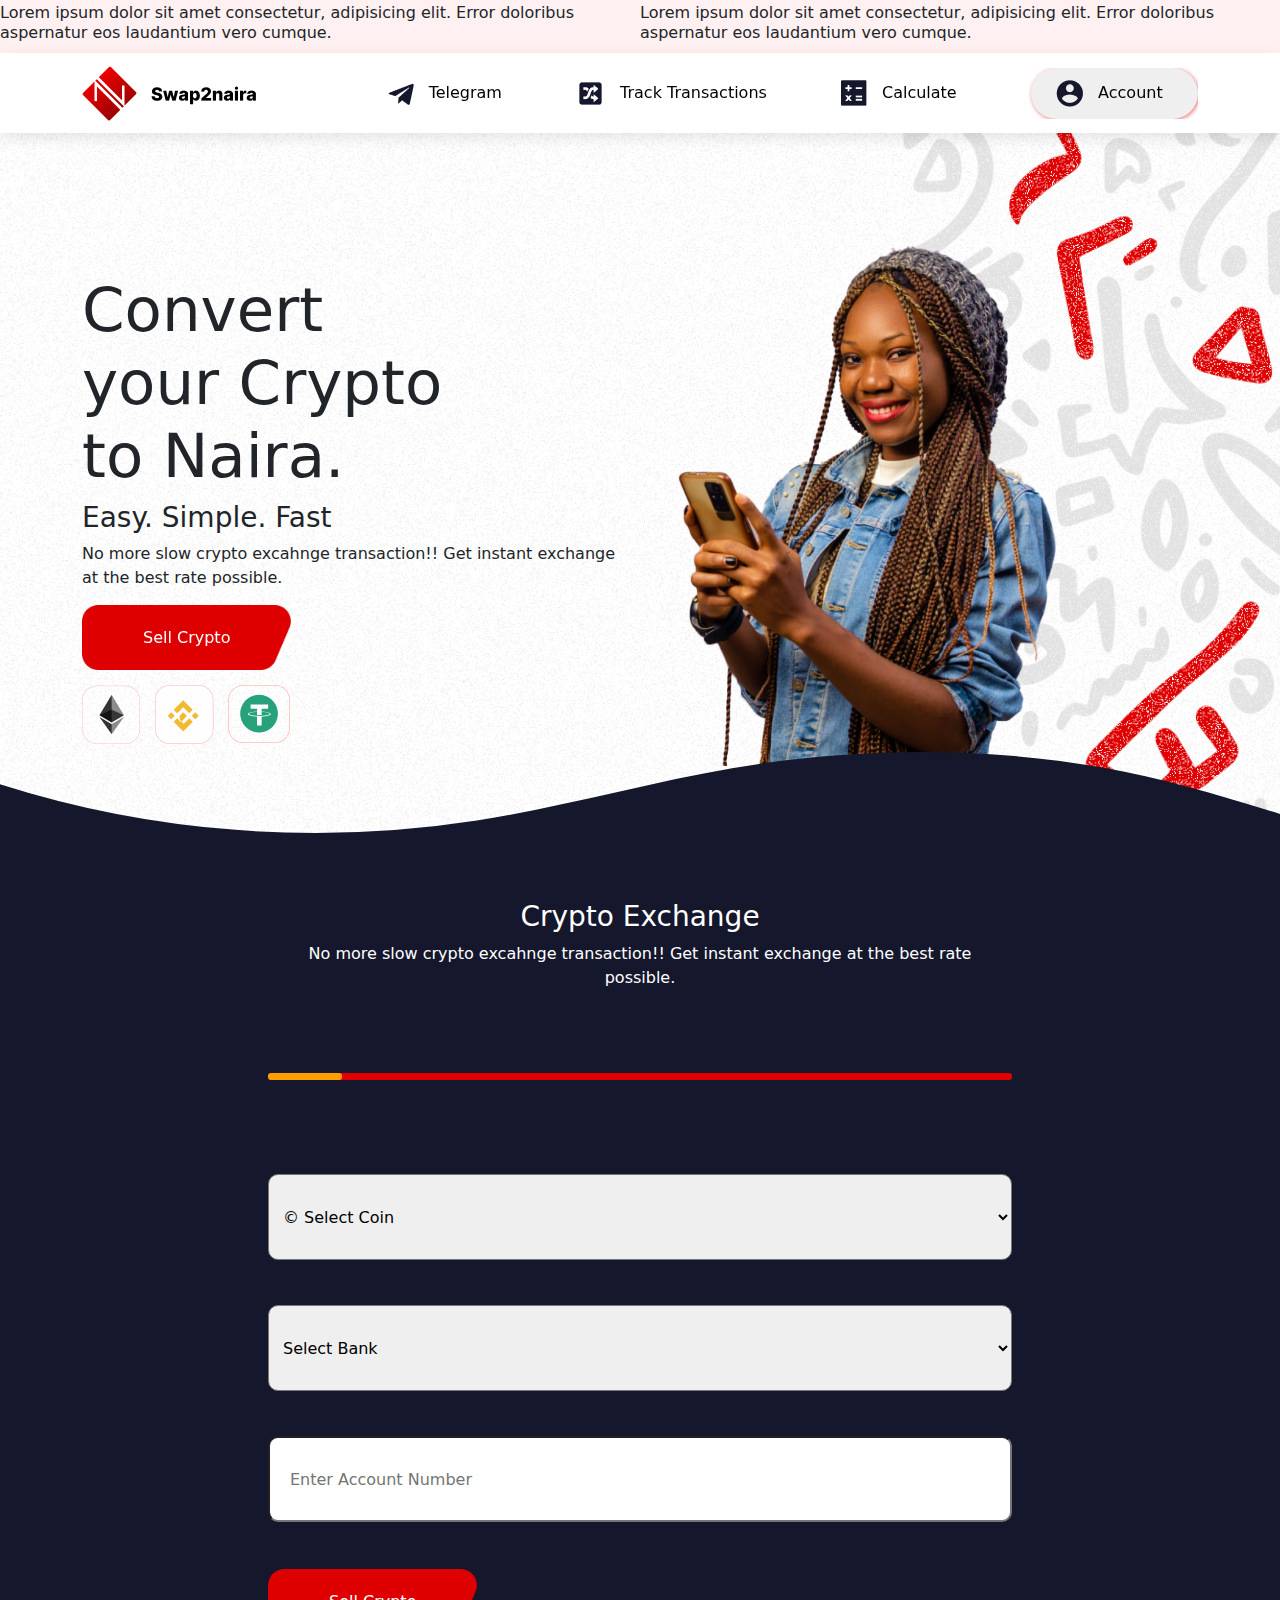
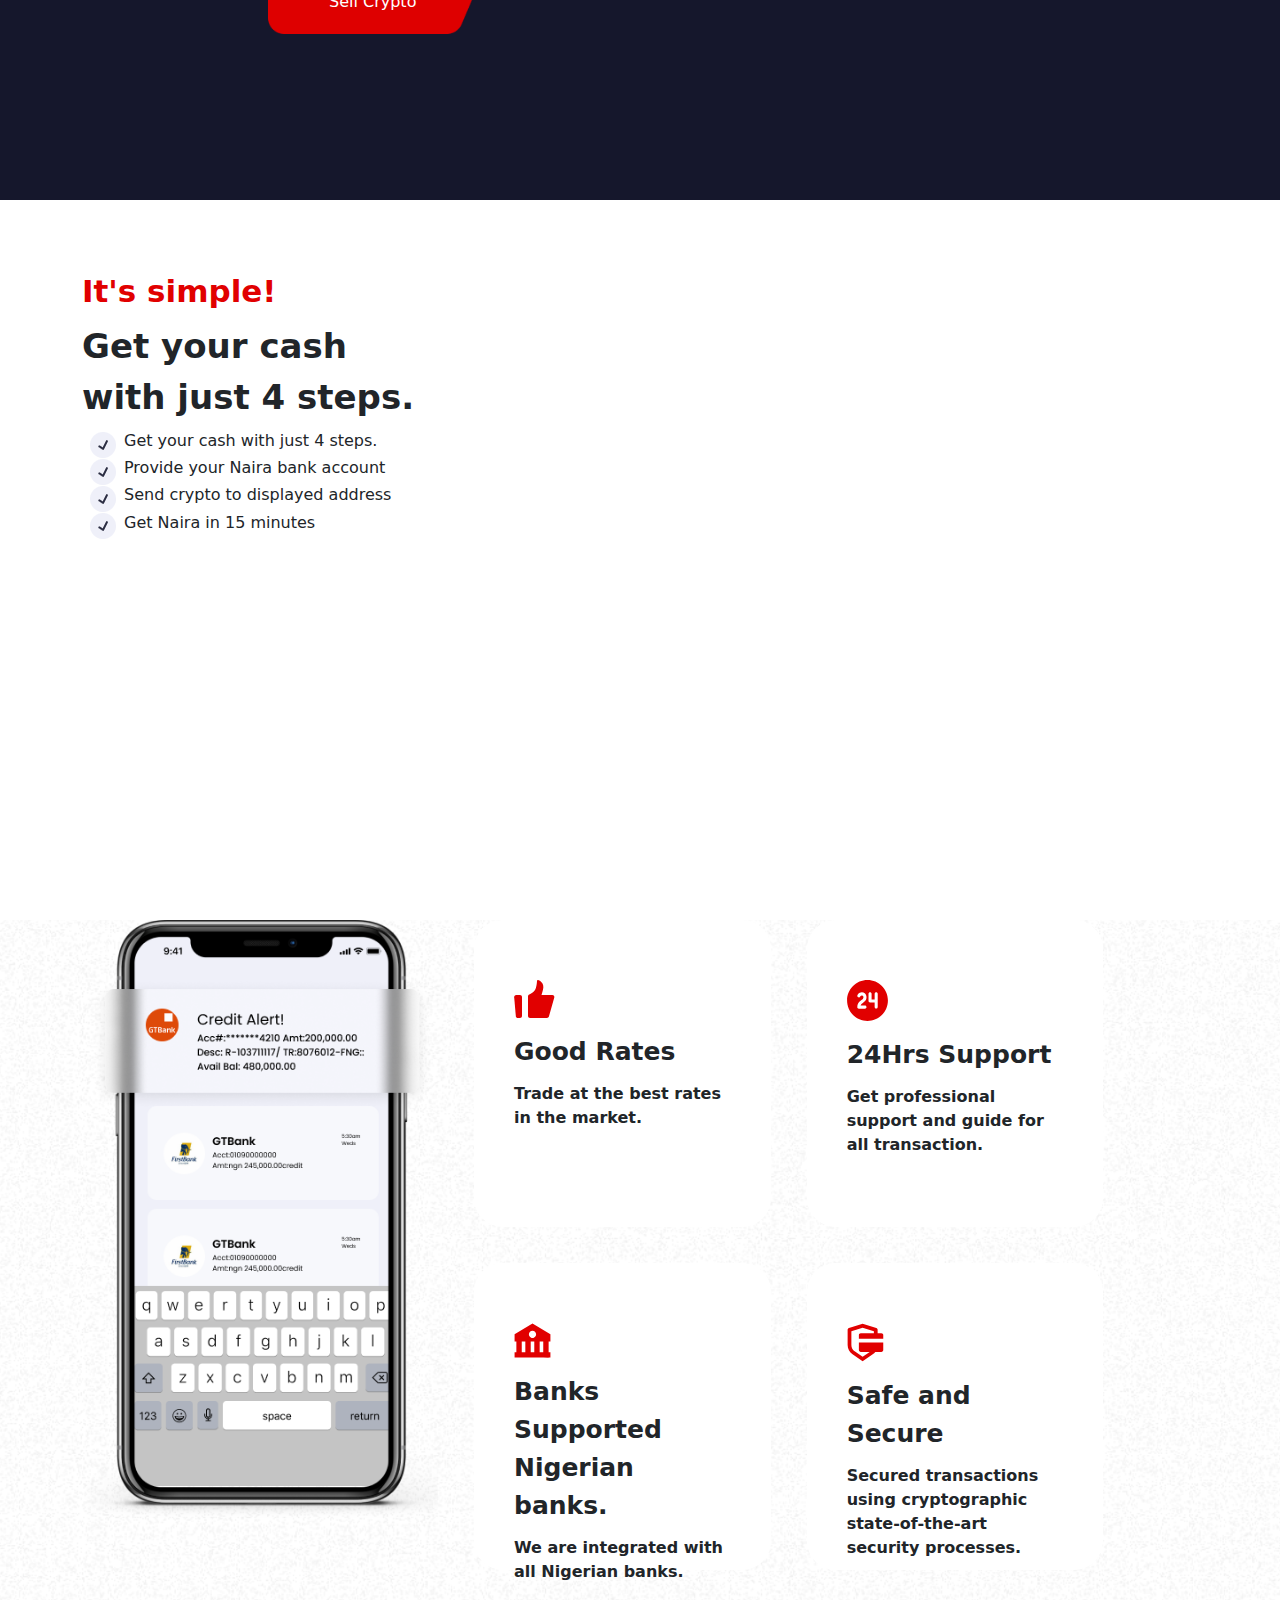
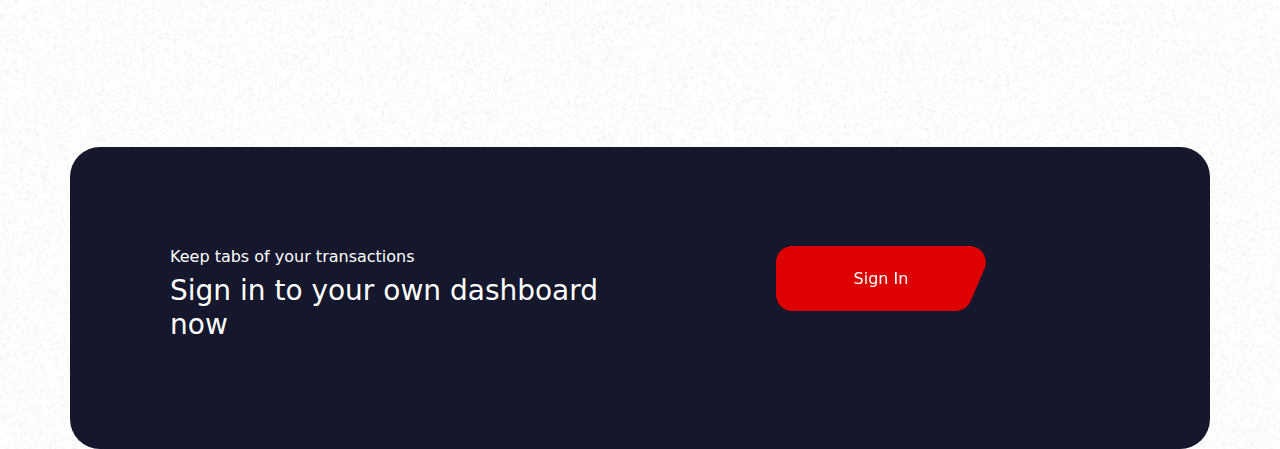
==== commit bae66349: "done with dashboard section" ====
--- a/index.html
+++ b/index.html
@@ -29,6 +29,7 @@
             </div>
 
         </div>
+        <!-- message-alert ends-->
         <!-- nav-bar -->
         <div class="shadow-1 bg-white">
             <nav class="container">
@@ -106,6 +107,7 @@
             </nav>
 
         </div>
+        <!-- nav-bar ends -->
         <!-- hero-section -->
         <div class="container">
             <section class="hero">
@@ -149,6 +151,7 @@
                 <path d="M985.66,92.83C906.67,72,823.78,31,743.84,14.19c-82.26-17.34-168.06-16.33-250.45.39-57.84,11.73-114,31.07-172,41.86A600.21,600.21,0,0,1,0,27.35V120H1200V95.8C1132.19,118.92,1055.71,111.31,985.66,92.83Z" class="shape-fill"></path>
             </svg>
         </div>
+        <!-- hero-section ends -->
     </header>
     <!-- Exchange-Section -->
     <section class="height-100 bg-blue relative">
@@ -229,6 +232,7 @@
             </div>
         </div>
     </section>
+    <!-- Exchange-Section ends -->
     <!-- four steps -->
     <section class="height-80">
         <div class="container">
@@ -282,11 +286,15 @@
         </div>
 
     </section>
+    <!-- four steps ends -->
     <!-- dashboard-sign-in-section -->
     <section class="height-120">
-        <div class="container">
+        <div class="frame-work">
             
-            <div class="row">
+        </div>
+        <div class="container dashboard-main">
+            
+            <div class="row ">
                 <div class="col-12 col-lg-4">
                     <div class="dashboard-credit-left ">
                         <img class="img-fluid" src="./assets/Group 3588.png" alt="" >
@@ -295,13 +303,13 @@
                 <div class="col-12 col-lg-8">
                     <div class="container">
 
-                        <div class="dashboard-blurb row justify-content-center">
-                                <div class="blurb col-5 bordered  mr-36">
+                        <div class="dashboard-blurb row">
+                                <div class="blurb col-5 col-lg-5   mr-36">
     
                                     <div class="blurb-icon">
                                         <svg width="41" height="38" viewBox="0 0 41 38" fill="none" xmlns="http://www.w3.org/2000/svg">
-                                            <path d="M0.189309 17.1733C0.087699 16.0047 1.00885 15 2.18179 15H6.00033C7.10493 15 8.00033 15.8954 8.00033 17V36C8.00033 37.1046 7.10493 38 6.00033 38H3.83396C2.79655 38 1.93135 37.2068 1.84148 36.1733L0.189309 17.1733Z" fill="#FFF1F1"/>
-                                            <path d="M14 16.3745C14 15.5388 14.5194 14.7908 15.2753 14.4345C16.9238 13.6574 19.7329 12.0938 21 9.9805C22.6331 7.2569 22.9411 2.33595 22.9912 1.20878C22.9982 1.05099 22.9937 0.893011 23.0154 0.736561C23.2861 -1.21554 27.0543 1.06492 28.5 3.47612C29.2846 4.78471 29.3852 6.504 29.3027 7.8463C29.2144 9.2825 28.7933 10.6699 28.3802 12.0483L27.5 14.9845H38.3569C39.6832 14.9845 40.6421 16.2518 40.2816 17.5281L34.9113 36.5436C34.668 37.4051 33.8818 38 32.9866 38H16C14.8954 38 14 37.1046 14 36V16.3745Z" fill="#FFF1F1"/>
+                                            <path d="M0.189309 17.1733C0.087699 16.0047 1.00885 15 2.18179 15H6.00033C7.10493 15 8.00033 15.8954 8.00033 17V36C8.00033 37.1046 7.10493 38 6.00033 38H3.83396C2.79655 38 1.93135 37.2068 1.84148 36.1733L0.189309 17.1733Z" class="fill-icon" fill="#E10000"/>
+                                            <path d="M14 16.3745C14 15.5388 14.5194 14.7908 15.2753 14.4345C16.9238 13.6574 19.7329 12.0938 21 9.9805C22.6331 7.2569 22.9411 2.33595 22.9912 1.20878C22.9982 1.05099 22.9937 0.893011 23.0154 0.736561C23.2861 -1.21554 27.0543 1.06492 28.5 3.47612C29.2846 4.78471 29.3852 6.504 29.3027 7.8463C29.2144 9.2825 28.7933 10.6699 28.3802 12.0483L27.5 14.9845H38.3569C39.6832 14.9845 40.6421 16.2518 40.2816 17.5281L34.9113 36.5436C34.668 37.4051 33.8818 38 32.9866 38H16C14.8954 38 14 37.1046 14 36V16.3745Z" class="fill-icon" fill="#E10000"/>
                                             </svg>
                                     </div>
                                     <h3>
@@ -311,13 +319,14 @@
                                         Trade at the best rates in the market.
                                     </p>
                                 </div>
-                                <div class="blurb col-5 bordered">
+                                <div class="blurb col-5 ">
     
                                     <div class="blurb-icon">
-                                        <svg width="41" height="38" viewBox="0 0 41 38" fill="none" xmlns="http://www.w3.org/2000/svg">
-                                            <path d="M0.189309 17.1733C0.087699 16.0047 1.00885 15 2.18179 15H6.00033C7.10493 15 8.00033 15.8954 8.00033 17V36C8.00033 37.1046 7.10493 38 6.00033 38H3.83396C2.79655 38 1.93135 37.2068 1.84148 36.1733L0.189309 17.1733Z" fill="#FFF1F1"/>
-                                            <path d="M14 16.3745C14 15.5388 14.5194 14.7908 15.2753 14.4345C16.9238 13.6574 19.7329 12.0938 21 9.9805C22.6331 7.2569 22.9411 2.33595 22.9912 1.20878C22.9982 1.05099 22.9937 0.893011 23.0154 0.736561C23.2861 -1.21554 27.0543 1.06492 28.5 3.47612C29.2846 4.78471 29.3852 6.504 29.3027 7.8463C29.2144 9.2825 28.7933 10.6699 28.3802 12.0483L27.5 14.9845H38.3569C39.6832 14.9845 40.6421 16.2518 40.2816 17.5281L34.9113 36.5436C34.668 37.4051 33.8818 38 32.9866 38H16C14.8954 38 14 37.1046 14 36V16.3745Z" fill="#FFF1F1"/>
+                                        <svg width="41" height="41" viewBox="0 0 41 41" fill="none" xmlns="http://www.w3.org/2000/svg">
+                                            <path d="M40.9163 20.5C40.9163 9.22392 31.7758 0.083374 20.4997 0.083374C9.22355 0.083374 0.0830078 9.22392 0.0830078 20.5C0.0830078 31.7762 9.22355 40.9167 20.4997 40.9167C31.7758 40.9167 40.9163 31.7762 40.9163 20.5ZM11.3122 13.8524C12.0206 13.0725 13.1803 12.3334 14.8851 12.3334C17.2371 12.3334 18.752 13.9504 19.2849 15.7246C19.8014 17.4539 19.489 19.5935 18.0191 21.0697C17.5092 21.5598 16.9684 22.0167 16.4 22.4376L16.3183 22.5009C15.7467 22.9419 15.2363 23.342 14.7871 23.7871C14.2665 24.3098 13.8398 24.8794 13.5927 25.6042H17.9476C18.3537 25.6042 18.7432 25.7655 19.0303 26.0527C19.3175 26.3399 19.4788 26.7293 19.4788 27.1355C19.4788 27.5416 19.3175 27.931 19.0303 28.2182C18.7432 28.5054 18.3537 28.6667 17.9476 28.6667H11.8226C11.4165 28.6667 11.027 28.5054 10.7398 28.2182C10.4527 27.931 10.2913 27.5416 10.2913 27.1355C10.2913 24.5895 11.3612 22.8827 12.627 21.6209C13.2313 21.0166 13.8888 20.5082 14.4441 20.0774L14.4502 20.0733C15.0341 19.6221 15.4874 19.271 15.8488 18.9096C16.4041 18.3502 16.5981 17.4294 16.351 16.6025C16.1162 15.8246 15.5956 15.3959 14.8851 15.3959C14.1644 15.3959 13.7928 15.6756 13.5784 15.9124C13.453 16.0508 13.3509 16.2087 13.2763 16.38V16.3861C13.1512 16.7727 12.8776 17.0938 12.5158 17.2787C12.154 17.4637 11.7335 17.4973 11.3469 17.3722C10.9603 17.2471 10.6392 16.9736 10.4542 16.6118C10.2693 16.2499 10.2357 15.8295 10.3608 15.4428L10.4322 15.2468C10.642 14.7347 10.939 14.2629 11.3101 13.8524H11.3122ZM23.0518 12.3334C23.4579 12.3334 23.8474 12.4947 24.1345 12.7819C24.4217 13.069 24.583 13.4585 24.583 13.8646V19.4792H27.6455V13.8646C27.6455 13.4585 27.8068 13.069 28.094 12.7819C28.3812 12.4947 28.7706 12.3334 29.1768 12.3334C29.5829 12.3334 29.9724 12.4947 30.2595 12.7819C30.5467 13.069 30.708 13.4585 30.708 13.8646V27.0742C30.708 27.4803 30.5467 27.8698 30.2595 28.157C29.9724 28.4441 29.5829 28.6055 29.1768 28.6055C28.7706 28.6055 28.3812 28.4441 28.094 28.157C27.8068 27.8698 27.6455 27.4803 27.6455 27.0742V22.5417H23.0518C22.6456 22.5417 22.2562 22.3804 21.969 22.0932C21.6818 21.806 21.5205 21.4166 21.5205 21.0105V13.8646C21.5205 13.4585 21.6818 13.069 21.969 12.7819C22.2562 12.4947 22.6456 12.3334 23.0518 12.3334Z" class="fill-icon" 
+                                            fill="#E10000"/>
                                             </svg>
+                                            
                                     </div>
                                     <h3>
                                         24Hrs Support
@@ -329,13 +338,14 @@
     
                         </div>
                         <div class="dashboard-blurb mt-36 row ">
-                                <div class="blurb col-5 bordered mr-36">
+                                <div class="blurb col-5 col-lg-5  mr-36">
     
                                     <div class="blurb-icon">
-                                        <svg width="41" height="38" viewBox="0 0 41 38" fill="none" xmlns="http://www.w3.org/2000/svg">
-                                            <path d="M0.189309 17.1733C0.087699 16.0047 1.00885 15 2.18179 15H6.00033C7.10493 15 8.00033 15.8954 8.00033 17V36C8.00033 37.1046 7.10493 38 6.00033 38H3.83396C2.79655 38 1.93135 37.2068 1.84148 36.1733L0.189309 17.1733Z" fill="#FFF1F1"/>
-                                            <path d="M14 16.3745C14 15.5388 14.5194 14.7908 15.2753 14.4345C16.9238 13.6574 19.7329 12.0938 21 9.9805C22.6331 7.2569 22.9411 2.33595 22.9912 1.20878C22.9982 1.05099 22.9937 0.893011 23.0154 0.736561C23.2861 -1.21554 27.0543 1.06492 28.5 3.47612C29.2846 4.78471 29.3852 6.504 29.3027 7.8463C29.2144 9.2825 28.7933 10.6699 28.3802 12.0483L27.5 14.9845H38.3569C39.6832 14.9845 40.6421 16.2518 40.2816 17.5281L34.9113 36.5436C34.668 37.4051 33.8818 38 32.9866 38H16C14.8954 38 14 37.1046 14 36V16.3745Z" fill="#FFF1F1"/>
+                                        <svg width="37" height="35" viewBox="0 0 37 35" fill="none" xmlns="http://www.w3.org/2000/svg">
+                                            <path d="M0.583008 11.3333V18.5017H2.37467V29.2499H0.583008V34.6249H29.2497L34.6247 34.6267V34.6249H36.4163V29.2499H34.6247V18.5017H36.4163V11.3333L18.4997 0.583252L0.583008 11.3333ZM7.74967 29.2499V18.5017H11.333V29.2499H7.74967ZM16.708 29.2499V18.5017H20.2913V29.2499H16.708ZM29.2497 29.2499H25.6663V18.5017H29.2497V29.2499ZM22.083 11.3333C22.0829 11.8039 21.9901 12.27 21.8098 12.7048C21.6296 13.1396 21.3655 13.5347 21.0326 13.8674C20.6997 14.2002 20.3045 14.4641 19.8696 14.6441C19.4347 14.8241 18.9686 14.9167 18.4979 14.9166C18.0272 14.9165 17.5611 14.8236 17.1263 14.6434C16.6915 14.4632 16.2965 14.1991 15.9637 13.8662C15.631 13.5332 15.3671 13.1381 15.187 12.7032C15.007 12.2683 14.9144 11.8021 14.9145 11.3315C14.9148 10.3809 15.2926 9.4693 15.965 8.79729C16.6373 8.12529 17.5491 7.74789 18.4997 7.74813C19.4503 7.74837 20.3618 8.12622 21.0338 8.79856C21.7059 9.4709 22.0832 10.3827 22.083 11.3333Z" class="fill-icon"
+                                            fill="#E10000" />
                                             </svg>
+                                            
                                     </div>
                                     <h3>
                                         Banks Supported 
@@ -346,13 +356,14 @@
                                         Nigerian banks.
                                     </p>
                                 </div>
-                                <div class="blurb col-5 bordered">
+                                <div class="blurb col-5">
     
                                     <div class="blurb-icon">
-                                        <svg width="41" height="38" viewBox="0 0 41 38" fill="none" xmlns="http://www.w3.org/2000/svg">
-                                            <path d="M0.189309 17.1733C0.087699 16.0047 1.00885 15 2.18179 15H6.00033C7.10493 15 8.00033 15.8954 8.00033 17V36C8.00033 37.1046 7.10493 38 6.00033 38H3.83396C2.79655 38 1.93135 37.2068 1.84148 36.1733L0.189309 17.1733Z" fill="#FFF1F1"/>
-                                            <path d="M14 16.3745C14 15.5388 14.5194 14.7908 15.2753 14.4345C16.9238 13.6574 19.7329 12.0938 21 9.9805C22.6331 7.2569 22.9411 2.33595 22.9912 1.20878C22.9982 1.05099 22.9937 0.893011 23.0154 0.736561C23.2861 -1.21554 27.0543 1.06492 28.5 3.47612C29.2846 4.78471 29.3852 6.504 29.3027 7.8463C29.2144 9.2825 28.7933 10.6699 28.3802 12.0483L27.5 14.9845H38.3569C39.6832 14.9845 40.6421 16.2518 40.2816 17.5281L34.9113 36.5436C34.668 37.4051 33.8818 38 32.9866 38H16C14.8954 38 14 37.1046 14 36V16.3745Z" fill="#FFF1F1"/>
+                                        <svg width="37" height="39" viewBox="0 0 37 39" fill="none" xmlns="http://www.w3.org/2000/svg">
+                                            <path d="M15.625 0.75L29.3088 5.025C29.6904 5.14414 30.024 5.38215 30.2608 5.70429C30.4975 6.02643 30.6252 6.41582 30.625 6.81563V10.125H34.375C34.8723 10.125 35.3492 10.3225 35.7008 10.6742C36.0525 11.0258 36.25 11.5027 36.25 12V15.75H11.875V12C11.875 11.5027 12.0725 11.0258 12.4242 10.6742C12.7758 10.3225 13.2527 10.125 13.75 10.125H26.875V8.19375L15.625 4.67625L4.375 8.19375V22.0762C4.37473 23.2242 4.63797 24.3568 5.14443 25.387C5.6509 26.4172 6.38707 27.3173 7.29625 28.0181L7.65063 28.2731L15.625 33.7125L22.7162 28.875H13.75C13.2527 28.875 12.7758 28.6775 12.4242 28.3258C12.0725 27.9742 11.875 27.4973 11.875 27V19.5H36.25V27C36.25 27.4973 36.0525 27.9742 35.7008 28.3258C35.3492 28.6775 34.8723 28.875 34.375 28.875L28.3375 28.8769C27.6119 29.8331 26.7306 30.6769 25.7125 31.3706L15.625 38.25L5.5375 31.3725C4.02348 30.3402 2.78453 28.9537 1.92839 27.3336C1.07224 25.7134 0.62481 23.9087 0.625 22.0762V6.81563C0.625226 6.41614 0.753037 6.02717 0.989804 5.70541C1.22657 5.38365 1.55992 5.14592 1.94125 5.02688L15.625 0.75Z" class="fill-icon" fill="#E10000"/>
                                             </svg>
+                                            
+                                            
                                     </div>
                                     <h3>
                                         Safe and Secure
@@ -368,7 +379,7 @@
             </div>
         </div>
         <div class="dashboard-sign-in">
-            <div class="container">
+            <div class="container dashboard-sign-in-section">
 
                 <div class="row">
                     <div class="col-12 col-md-6">
@@ -382,18 +393,25 @@
                         </div>
                     </div>
                     <div class="col-12 col-md-6">
-                        <div class="sign-in-btn">
-    
+                        <div class="sign-in-btn d-flex">
+                            <div class="btn relative">
+                                <span class="ctaText">
+                                    Sign In
+                                </span>
+                                <img class="img-fluid" src="./assets/FD button.png" alt="btn">
+                            </div>
                         </div>
                     </div>
                 </div>
             </div>
         </div>
     </section>
+    <!-- dashboard-sign-in-section ends-->
     <!-- team-section -->
     <!-- <section>
 
     </section> -->
+    <!-- team-section -->
     <!-- traders section -->
     <!-- <section>
         <div class="row">
--- a/css/style.css
+++ b/css/style.css
@@ -10,6 +10,7 @@
   --h1-color-grad: #222222;
   --h1-color-grad-2: #303030;
   --red: #e10000;
+
   --gray: #f2f2f2;
   --clr-white: #fff;
   /* shadow */
@@ -21,6 +22,7 @@
   --h1fontDesktop: 61px;
   --bg-blue: #15172c;
   --bg-yellow: #ff9c00;
+  --light-red: #fff1f1;
 }
 .relative {
   position: relative;
@@ -209,8 +211,10 @@
   height: 80vh;
 }
 .height-120 {
-  height: 120vh;
+  /* height: 120vh; */
   background-image: url(../assets/FD\ BG-dust.png);
+  background-size: cover;
+  background-position: center;
 }
 .bg-blue {
   background-color: var(--bg-blue);
@@ -300,15 +304,19 @@
   display: flex;
   justify-content: center;
   align-self: center;
+  /* width: 346px; */
+}
+.dashboard-credit-left img {
   width: 346px;
 }
+
 .blurb {
   background-color: var(--clr-white);
   height: 170.71495056152344px;
   /* width: 168.4906463623047px; */
   left: 29px;
   border-radius: 16.036479949951172px;
-  padding: 0 10px;
+  padding: 0 32.25px;
 }
 .blurb-icon {
   margin-top: 33px;
@@ -331,6 +339,18 @@
 }
 .mt-36 {
   margin-top: 39.29px;
+}
+.dashboard-sign-in{
+  margin-top: 119px;
+}
+.dashboard-sign-in-section {
+  background-color: var(--bg-blue);
+  border-radius: 30px;
+  padding: 50px;
+  color: var(--clr-white);
+}
+.sign-in-btn{
+  margin-top: 45px
 }
 /* dashboard-sign-in-section ends */
 /* frames */
@@ -475,30 +495,69 @@
     border: none;
     background-color: none;
   }
+  .dashboard-blurb {
+    justify-content: start;
+  }
+  .dashboard-credit-left {
+    display: block;
+    /* justify-content: center;
+    align-self: center; */
+    /* width: 346px; */
+  }
+  .dashboard-credit-left img {
+    width: auto;
+  }
+
   .blurb {
     height: 307px;
-    width: 303px;
     left: 593px;
-    /* top: 3308px; */
     border-radius: 28.83871078491211px;
-    padding: 55px, 40px, 55px, 40px;
     background-color: var(--clr-white);
-    padding: 0 10px;
+    padding: 0 40px;
   }
   .blurb-icon {
     margin-top: 60px;
   }
   .blurb-icon ~ h3 {
     margin-top: 15px;
+    font-size: 25px;
+    font-weight: 600;
+    line-height: 38px;
+    letter-spacing: 0em;
   }
   .blurb-icon ~ h3 ~ p {
     margin-top: 11px;
+    font-size: auto;
+    font-size: 16px;
+    font-weight: 600;
+    line-height: 24px;
   }
   .mr-36 {
     margin-right: 36px;
   }
   .mt-36 {
     margin-top: 36px;
+  }
+  .blurb:hover {
+    background-color: var(--bg-blue);
+    color: white;
+    transition: var(--transition);
+  }
+  .blurb:hover .fill-icon {
+    fill: var(--light-red);
+  }
+  /* .frame-work {
+    margin-bottom: 237px;
+  } */
+  .dashboard-sign-in-section {
+    padding: 100px;
+  }
+  .sign-in-btn{
+    justify-content: center;
+    margin-top: 0;
+  }
+  .dashboard-sign-in{
+    margin-top: 177px;
   }
 }
 
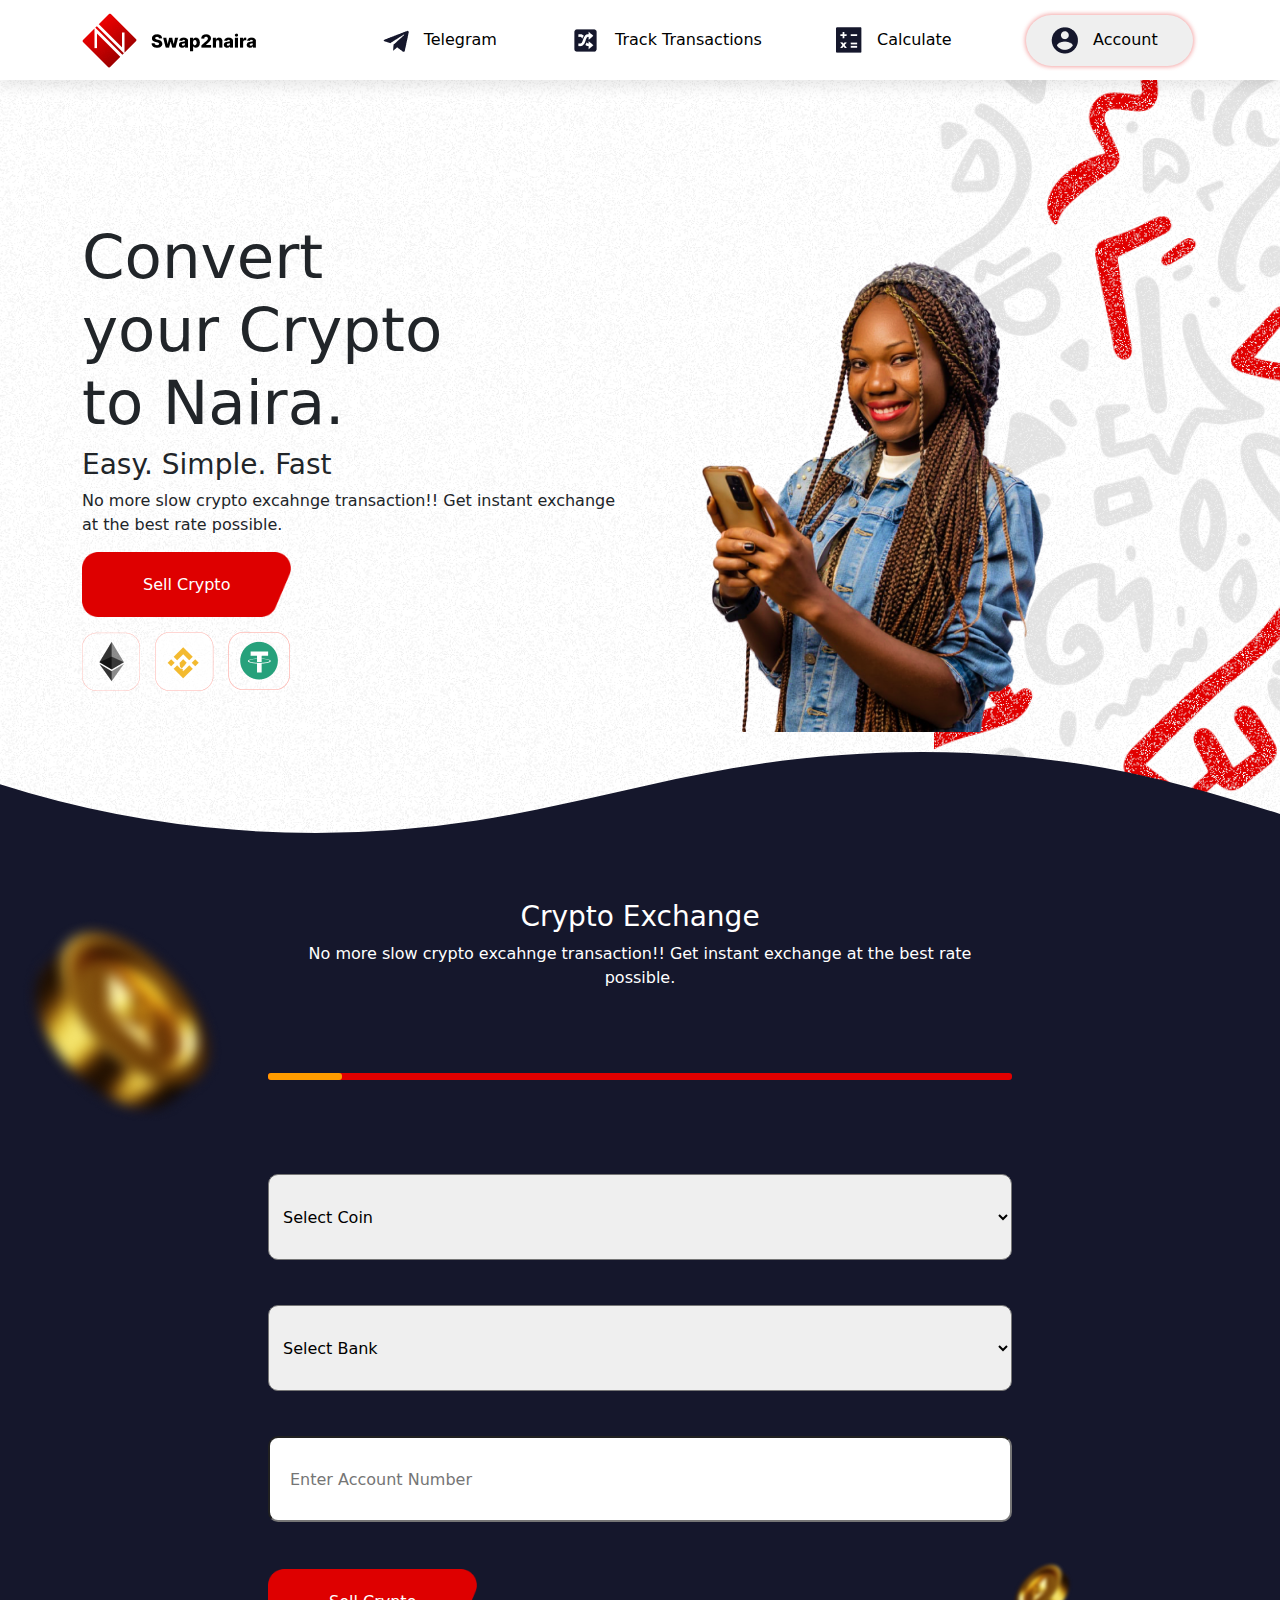
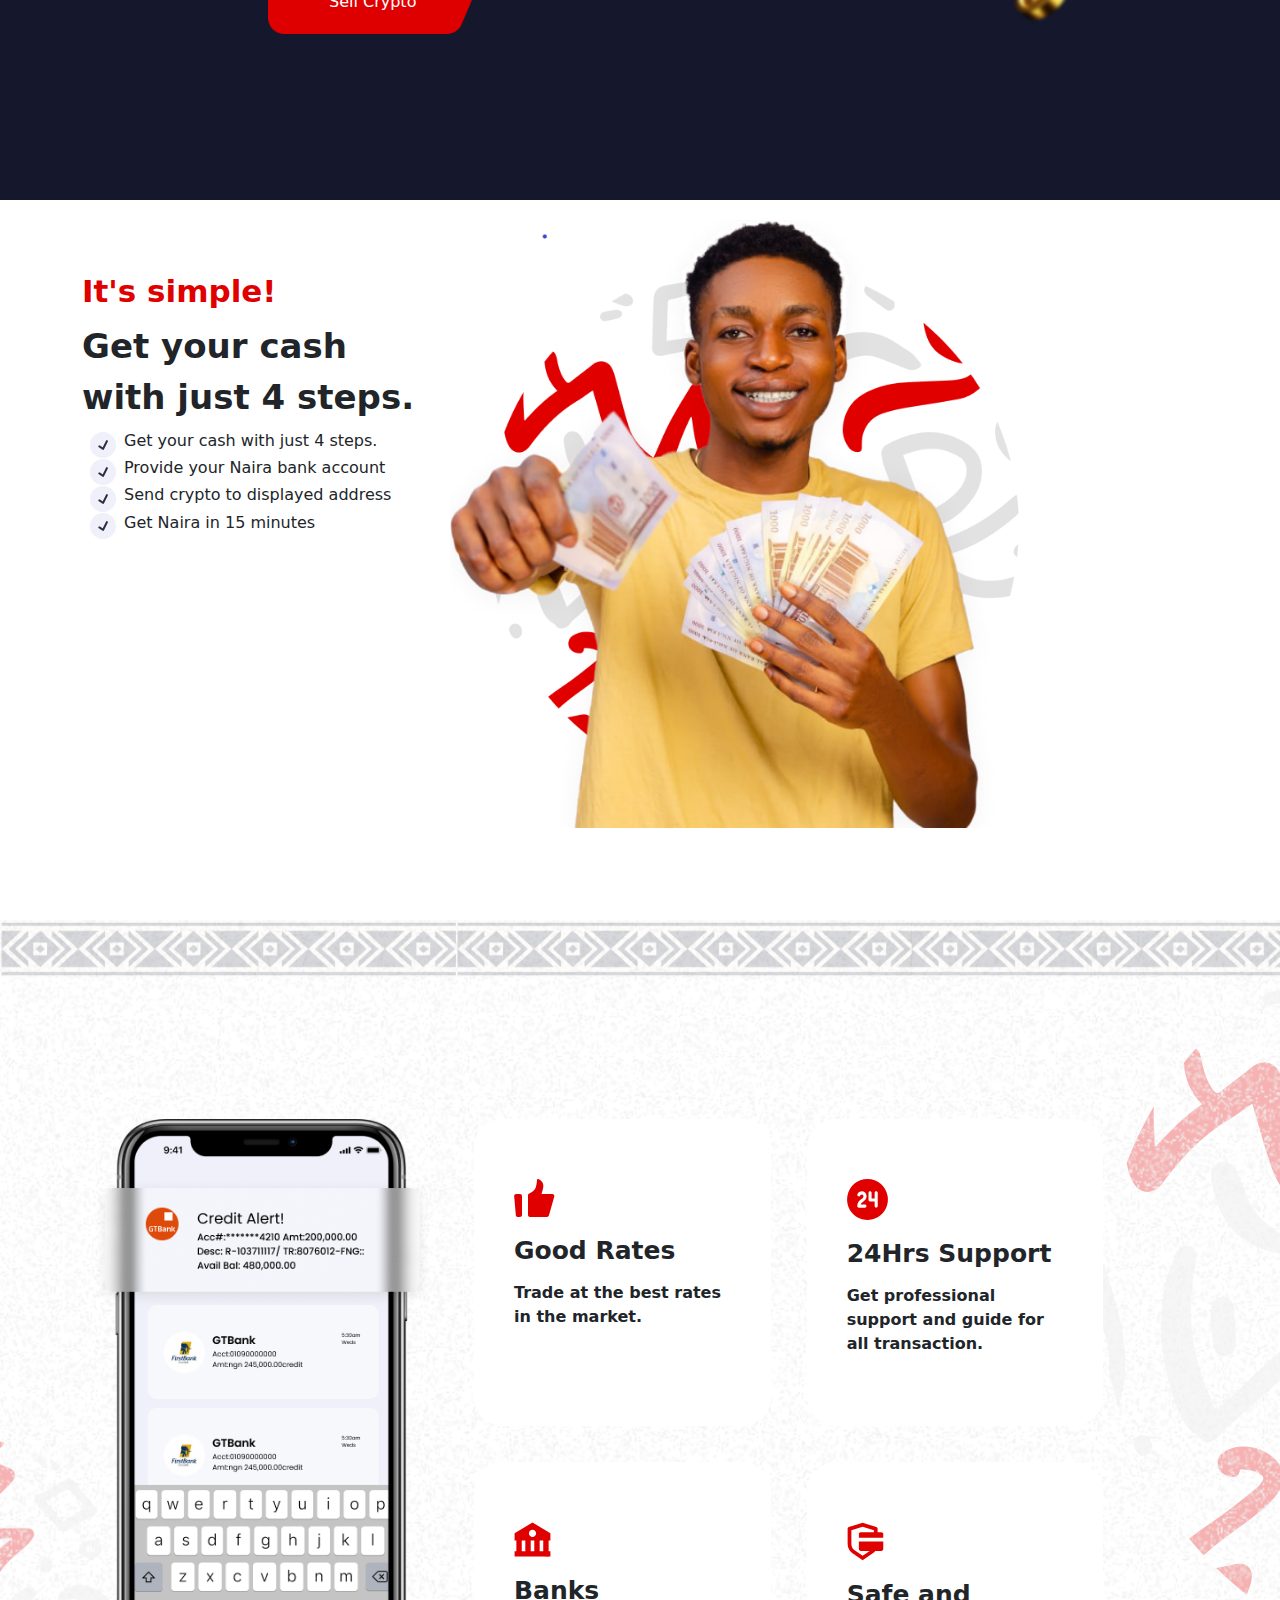
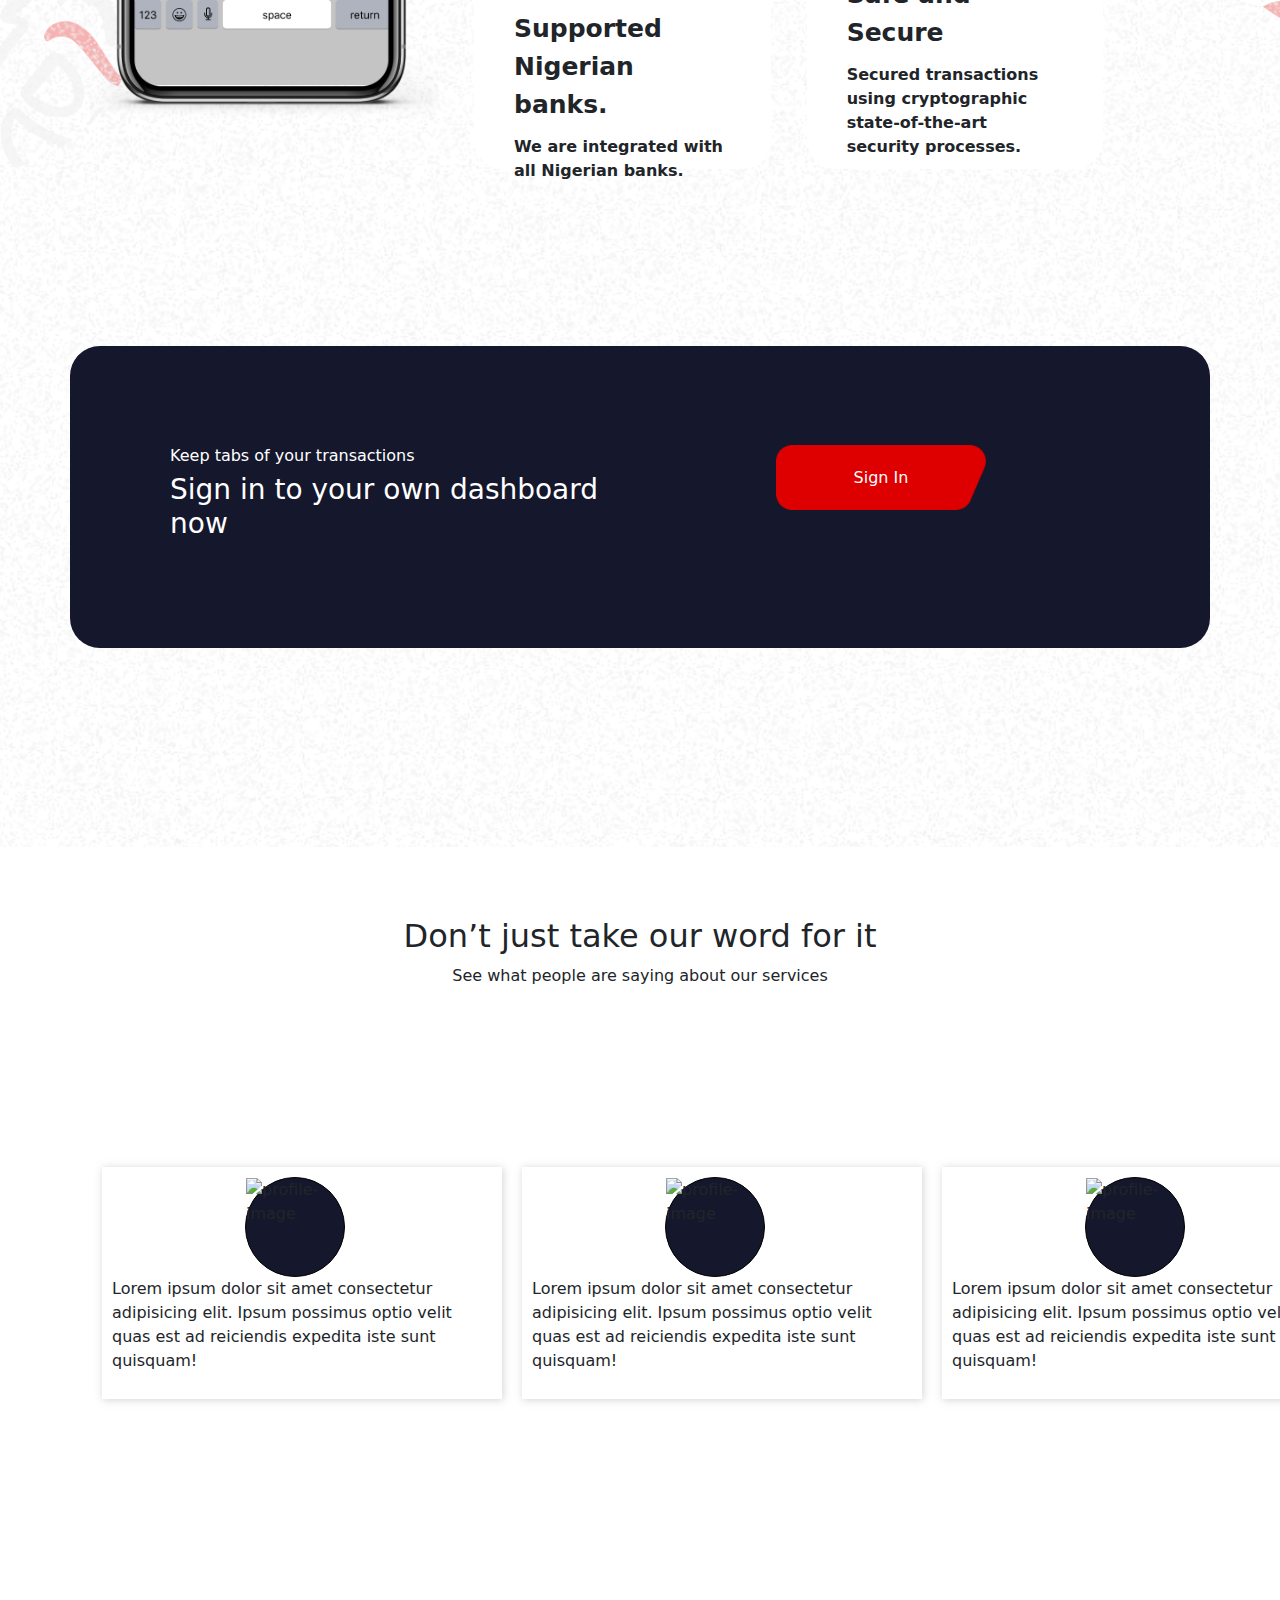
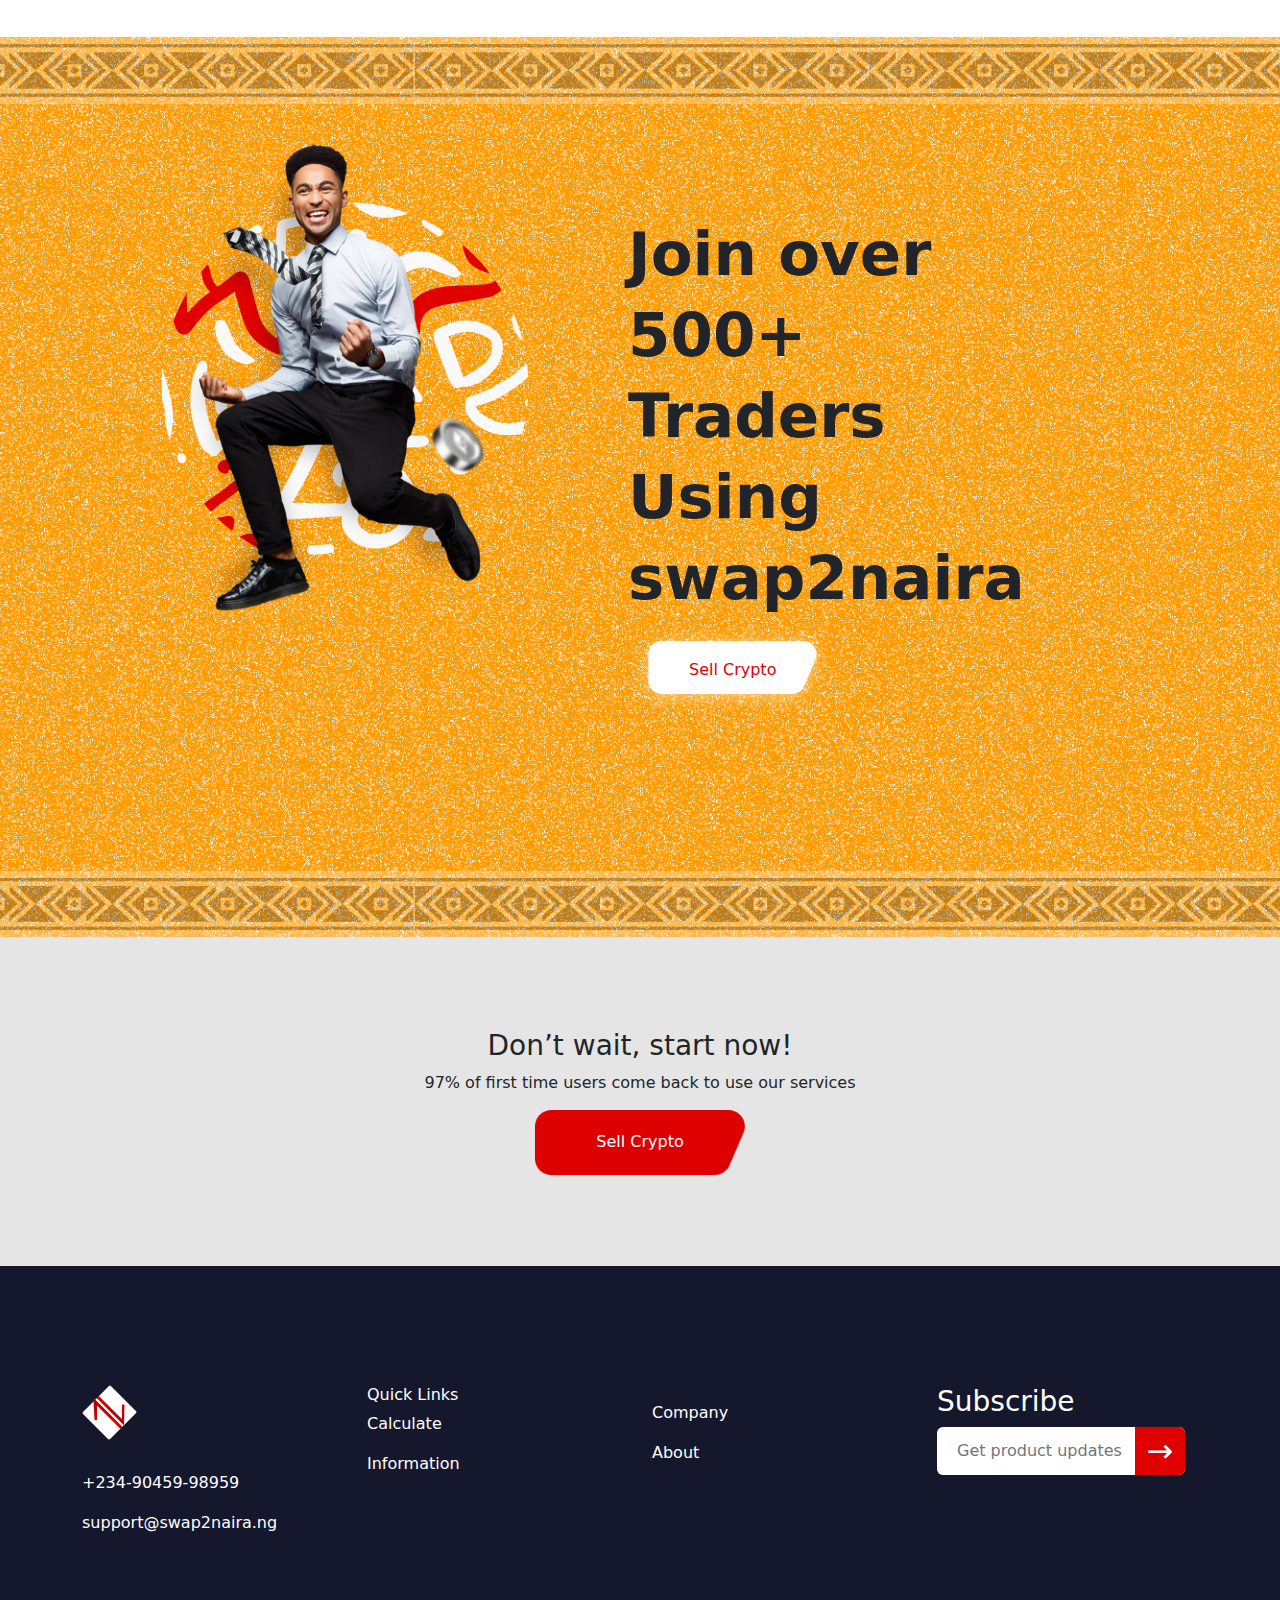
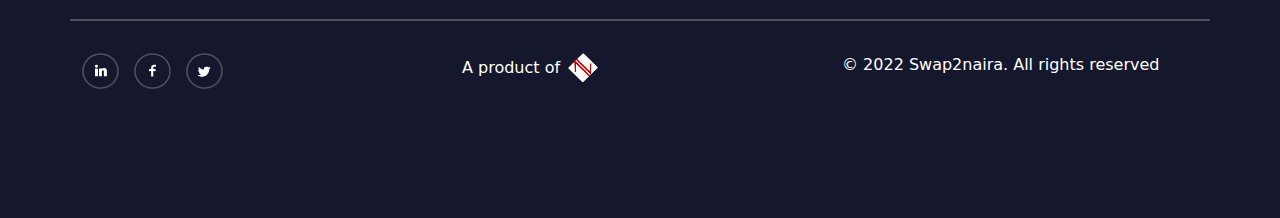
==== commit d5341cb3: "almost done with the whole project just remaining some finishing touch" ====
--- a/index.html
+++ b/index.html
@@ -9,6 +9,7 @@
     <link rel="stylesheet" href="./css/style.css">
     <!-- font-awesome link -->
     <link rel="stylesheet" href="https://use.fontawesome.com/2554255ec4.css">
+    <script src="https://kit.fontawesome.com/a9d721abf5.js" crossorigin="anonymous"></script>
     <!-- favicon -->
     <link rel="shortcut icon" href="./assets/Group 5.png" type="image/x-icon">
 </head>
@@ -32,78 +33,85 @@
         <!-- message-alert ends-->
         <!-- nav-bar -->
         <div class="shadow-1 bg-white">
-            <nav class="container">
-                <div class="nav-header">
-                    <div class="nav-center ">
-                        <div class="nav-brand ">
-                            <span class="brand-mobile"> 
-                                <img src="./assets/Group 5.png" alt="brand-mobile">
-                            </span>
-                            <span class="brand-desktop">
-                                <img src="./assets/Logo.png" alt="brand-desktop">
-                            </span>
-                        </div>
-                        <div class="hamburger nav-toggle">
-                            <i class="fa fa-bars"></i>
-                        </div>
-                    </div>
-                    <div class="nav-links">
-                        <div class="nav-item">
-                            <a href="#">
-                            <span class="nav-icon">
-                                <img src="./assets/Vector.png" alt="">
-                            </span>
-                            telegram
-                        </a>
-                        </div>
-                        <div class="nav-item">
-                            <a href="#">    
-                            <span class="nav-icon">
-                                <img src="/assets/twemoji_shuffle-tracks-button.png" alt="Vector-1">
-                            </span>
-                            
-                                Track transactions
-                            </a>
-                        </div>
-                        <div class="nav-item">
-                            <a href="#">
-                            <span class="nav-icon">
-                                <img src="./assets/Vector-2.png" alt="">
-                            </span>
-                            calculate
-                        </a>
-                        </div>
-                        <div class="account-drop">
-                            <div class="sign-up-btn">
-                                <button class="nav-toggle sign-up">
-                                    <span class="nav-icon">
-                                        <img src="./assets/Vector-3.png" alt="account">
-                                    </span>
-                                    Account
-                                    <span class="arrow-down">
-                                        <i class="fa fa-sort-desc" aria-hidden="true"></i>
-
-                                    </span>
-                                </button>
-                                <div class="sign-up-drop-down">
-                                    <div class="sign-link p-1 ">
-                                        <a href="#">
-                                            Log In
-                                        </a>
+            <nav class="nav-main-container  bg-white">
+                <nav class="container">
+                    <div class="nav-header">
+                        <div class="nav-center ">
+                            <div class="nav-brand ">
+                                <div class="brand-mobile">
+                                    <a href="index.html">
+                                        <img src="./assets/Group 5.png" alt="brand-mobile">
+                                    </a>
+                                </div>
+                                <span class="brand-desktop">
+                                    <a href="index.html">
+                                        <img src="./assets/Logo.png" alt="brand-desktop">
+                                    </a>
+                                </span>
+                            </div>
+                            <div class="hamburger nav-toggle">
+                                <i class="fa fa-bars"></i>
+                            </div>
+                        </div>
+                        <div class="nav-links">
+                            <div class="nav-item">
+                                <a href="#">
+                                <span class="nav-icon">
+                                    <img src="./assets/Vector.png" alt="">
+                                </span>
+                                telegram
+                            </a>
+                            </div>
+                            <div class="nav-item">
+                                <a href="#">    
+                                <span class="nav-icon">
+                                    <img src="/assets/twemoji_shuffle-tracks-button.png" alt="Vector-1">
+                                </span>
+                                
+                                    Track transactions
+                                </a>
+                            </div>
+                            <div class="nav-item">
+                                <a href="#">
+                                <span class="nav-icon">
+                                    <img src="./assets/Vector-2.png" alt="">
+                                </span>
+                                calculate
+                            </a>
+                            </div>
+                            <div class="account-drop">
+                                <div class="sign-up-btn ">
+                                    <button class="nav-toggle sign-up ">
+                                        <span class="nav-icon">
+                                            <img src="./assets/Vector-3.png" alt="account">
+                                        </span>
+                                        Account
+                                        <span class="arrow-down">
+                                            <i class="fa fa-sort-desc" aria-hidden="true"></i>
+    
+                                        </span>
+                                    </button>
+                                    <div class="sign-up-drop-down">
+                                        <div class="sign-link p-1 ">
+                                            <a href="#">
+                                                Log In
+                                            </a>
+                                        </div>
+                                        <div class="sign-link p-1">
+                                            <a href="#">
+                                                Sign Up
+                                            </a>
+                                        </div>
                                     </div>
-                                    <div class="sign-link p-1">
-                                        <a href="#">
-                                            Sign Up
-                                        </a>
-                                    </div>
-                                </div>
-                            </div>
-
-                        </div>
-    
-
-                    </div>
-                </div>
+                                </div>
+    
+                            </div>
+        
+    
+                        </div>
+                    </div>
+                </nav>
+
             </nav>
 
         </div>
@@ -154,14 +162,20 @@
         <!-- hero-section ends -->
     </header>
     <!-- Exchange-Section -->
-    <section class="height-100 bg-blue relative">
+    <section id="sale-point" class="height-100 bg-blue relative">
         <div class="exchange">
             <img class="img-fluid" src="./assets/Mask group.png" alt="">
+        </div>
+        <div class="eth-dynamic-premium">
+            <img src="./assets/eth-dynamic-premium 1.png" alt="">
+        </div>
+        <div class="eth-dynamic-premium-2 ">
+            <img src="./assets/eth-dynamic-premium 2.png" alt="">
         </div>
         <div class="container">
             <div class="row">
                 
-                <div id="sale-point" class="crypto-text col-12 col-lg-8 ">
+                <div  class="crypto-text col-12 col-lg-8 ">
                     <h3>
                         Crypto Exchange
                     </h3>
@@ -183,11 +197,7 @@
                             <div class="input-container ">
                                 <select class="w-100 select" name="coin" id="coin">
                                     <option value="select-coin">
-                                        <span> 
-                                            <i class="fa fa-copyright " aria-hidden="true">    
-                                        </i>
-                                        &copy;
-                                        </span> Select Coin
+                                        Select Coin
                                     </option>
                                     <option value="Btc">
                                         Bitcoin
@@ -236,9 +246,7 @@
     <!-- four steps -->
     <section class="height-80">
         <div class="container">
-            
-            <div class="row">
-    
+            <div class="row ">
                 <div class="col-12 col-lg-4 ">
                     <h4 class="fourStepsHeader">It's simple!</h4>
                     <h2>Get your cash with just 4 steps.</h2>
@@ -277,9 +285,9 @@
                         </div>
                     </div>
                 </div>
-                <div class="col-12 col-lg-8">
+                <div class="col-12 four-step-right col-lg-8">
                     <div class="four-step-poster">
-                        <img src="./assets/" alt="">
+                        <img  src="./assets/guy.png" alt="">
                     </div>
                 </div>
             </div>
@@ -288,15 +296,22 @@
     </section>
     <!-- four steps ends -->
     <!-- dashboard-sign-in-section -->
-    <section class="height-120">
+     <section class="height-120 relative">
         <div class="frame-work">
-            
-        </div>
+            <img src="./assets/Group 19.png" alt="">
+        </div>
+        <img src="./assets/Mask group (1).png" alt="" class="design-right">
+        <div class="dashLeftDesign">
+            <img src="./assets/Mask group@2x.png" alt="" class="design-left">
+
+        </div>
+        
         <div class="container dashboard-main">
             
             <div class="row ">
                 <div class="col-12 col-lg-4">
                     <div class="dashboard-credit-left ">
+
                         <img class="img-fluid" src="./assets/Group 3588.png" alt="" >
                     </div>
                 </div>
@@ -405,48 +420,279 @@
                 </div>
             </div>
         </div>
-    </section>
+    </section> 
     <!-- dashboard-sign-in-section ends-->
     <!-- team-section -->
-    <!-- <section>
-
-    </section> -->
-    <!-- team-section -->
+    <section class="height-80">
+        <div class="container">
+            <div class="row team-section">
+                <h2>
+                    Don’t just take our word for it  
+                </h2>
+                <p>
+                    See what people are saying about our services
+                </p>
+            </div>
+            <div class="team-profile">
+                <div class="team-profile-slider d-flex">
+                    <div class="first-slider d-flex">
+                        
+                        <div class="team-slider  ">
+                            <div class="profile-image-container">
+                                <div class="profile-image bordered">
+                                    <img src="" alt="profile-image">
+                                </div>
+    
+                            </div>
+                            <div class="profile-bio">
+                                <p>
+                                    Lorem ipsum dolor sit amet consectetur adipisicing elit. Ipsum possimus optio velit quas est ad reiciendis expedita iste sunt quisquam!
+                                </p>
+                            </div>
+                        </div>
+                        <div class="team-slider  ">
+                            <div class="profile-image-container">
+                                <div class="profile-image bordered">
+                                    <img src="" alt="profile-image">
+                                </div>
+    
+                            </div>
+                            <div class="profile-bio">
+                                <p>
+                                    Lorem ipsum dolor sit amet consectetur adipisicing elit. Ipsum possimus optio velit quas est ad reiciendis expedita iste sunt quisquam!
+                                </p>
+                            </div>
+                        </div>
+                        <div class="team-slider  ">
+                            <div class="profile-image-container">
+                                <div class="profile-image bordered">
+                                    <img src="" alt="profile-image">
+                                </div>
+        
+                            </div>
+                            <div class="profile-bio">
+                                <p>
+                                    Lorem ipsum dolor sit amet consectetur adipisicing elit. Ipsum possimus optio velit quas est ad reiciendis expedita iste sunt quisquam!
+                                </p>
+                            </div>
+                        </div>
+                    </div>
+                    <div class="first-slider d-flex">
+                        
+                        <div class="team-slider  ">
+                            <div class="profile-image-container">
+                                <div class="profile-image bordered">
+                                    <img src="" alt="profile-image">
+                                </div>
+    
+                            </div>
+                            <div class="profile-bio">
+                                <p>
+                                    Lorem ipsum dolor sit amet consectetur adipisicing elit. Ipsum possimus optio velit quas est ad reiciendis expedita iste sunt quisquam!
+                                </p>
+                            </div>
+                        </div>
+                        <div class="team-slider  ">
+                            <div class="profile-image-container">
+                                <div class="profile-image bordered">
+                                    <img src="" alt="profile-image">
+                                </div>
+    
+                            </div>
+                            <div class="profile-bio">
+                                <p>
+                                    Lorem ipsum dolor sit amet consectetur adipisicing elit. Ipsum possimus optio velit quas est ad reiciendis expedita iste sunt quisquam!
+                                </p>
+                            </div>
+                        </div>
+                        <div class="team-slider  ">
+                            <div class="profile-image-container">
+                                <div class="profile-image bordered">
+                                    <img src="" alt="profile-image">
+                                </div>
+        
+                            </div>
+                            <div class="profile-bio">
+                                <p>
+                                    Lorem ipsum dolor sit amet consectetur adipisicing elit. Ipsum possimus optio velit quas est ad reiciendis expedita iste sunt quisquam!
+                                </p>
+                            </div>
+                        </div>
+                    </div>
+                </div>
+                </div>
+                </div>
+            </div>
+            
+            
+        </div>
+    </section>
+    <!-- team-section ends -->
+
     <!-- traders section -->
-    <!-- <section>
-        <div class="row">
-            <div class="col-12 col-md-6">
-                <div class="trader-poster">
-                    <img src="" alt="">
-                </div>
-            </div>
-            <div class="col-12 col-md-6">
-                <h2>
-                    Join over 500+ Traders Using swap2naira
-                </h2>
-                <div class="trader-btn">
-
-                </div>
-            </div>
-        </div>
-    </section> -->
+    <section class="height-100 relative trader-bg">
+        <div class="frame-work">
+            <img src="./assets/Group 25.png" alt="">
+        </div>
+        <div class="frame-work-bottom">
+            <img src="./assets/Group 25.png" alt="">
+        </div>
+        <div class="container">
+
+            <div class="row">
+                <div class="col-12 col-lg-6 row trade-cont">
+                    <div class="trader-poster">
+                        <img class="img-fluid" src="./assets/guy2.png" alt="">
+                    </div>
+                </div>
+                <div class="col-12 col-lg-6">
+                    <h1 class="trader-text">
+                        Join over 500+ Traders Using swap2naira
+                    </h1>
+                    <div class="trader-btn">
+                        <a href="#sale-point">
+
+                            <div class="btn relative">
+                                <span class="ctaText">
+                                    Sell Crypto
+                                </span>
+                                <img class="img-fluid" src="./assets/Rectangle 11.png" alt="btn">
+                            </div>
+                        </a>
+                    </div>
+                </div>
+            </div>
+        </div>
+    </section>
     <!-- footer-section -->
-    <!-- <section>
-        <div class="footer-cta-container">
-            <h3>
-                Don’t wait, start now!
-            </h3>
-            <p>
-                97% of first time users come back to use our services
-            </p>
-            <div class="footer-cta">
-
-            </div>
-        </div>
-        <footer>
-
+    <footer>
+        <div class="container-fluid footer-cta-bg">
+            <div class="row">
+                <div class="footer-cta-container">
+                    <h3>
+                        Don’t wait, start now!
+                    </h3>
+                    <p>
+                        97% of first time users come back to use our services
+                    </p>
+                    <div class="footer-cta">
+                        <a href="#sale-point">
+        
+                            <div class="btn relative">
+                                <span class="ctaText">
+                                    Sell Crypto
+                                </span>
+                                <img class="img-fluid" src="./assets/FD button.png" alt="btn">
+                            </div>
+                        </a>
+                    </div>
+                </div>
+
+            </div>
+        </div>
+        <footer class="bg-blue footer-main">
+            <div class="container">
+                <div class="row ">
+                    <div class="col-12 col-lg-3">
+                        <a href="#">
+
+                            <div class="footer-icon">
+                                <a href="./index.html">
+                                    <img src="./assets/Group 5 (1).png" alt="Logo">
+                                </a>
+                            </div>
+                        </a>
+                        <p>
+                            <a href="tel:+2349045998959">
+                                +234-90459-98959
+                            </a>
+                        </p>
+                        <p>
+                            <a href="mailto:support@swap2naira.ng">
+                                support@swap2naira.ng
+                            </a>
+                        </p>
+                    </div>
+                    <div class="col-12 col-lg-3">
+                        <h6>
+                            <a href="#">
+                                Quick Links
+                            </a>    
+                        </h6>
+                        <p class="lighter-font">
+                            <a href="#">Calculate</a>
+                        </p>
+                        <p class="lighter-font">
+                            <a href="#">Information</a>
+                        </p>
+                    </div>
+                    <div class="col-12 col-lg-3">
+                        <p></p>
+                        <p class="lighter-font">
+                            <a href="#">
+                                Company
+                            </a>
+                        </p>
+                        <p class="lighter-font">
+                            <a href="#">
+                                About
+                            </a>
+                        </p>
+                    </div>
+                    <div class="col-12 col-lg-3">
+                        <h3>
+                            Subscribe
+                        </h3>
+                        <form action="" >
+                            <div class="footer-input-container relative">
+
+                                <input 
+                                type="email" 
+                                name="email" 
+                                id="email" 
+                                placeholder="Get product updates">
+                                <button 
+                                class="subscribe-btn" 
+                                type="submit">                                &#8594;
+                                </button>
+                            </div>
+                        </form>
+                    </div>
+                </div>
+                <div class="row">
+                    <hr class="hr">
+                    <div class="col-12 col-lg-4">
+                        <span class="social-icon">
+                            <a href="#">
+                                <img src="./assets/Linkedin.png" alt="">
+                            </a>
+                        </span>
+                        <span class="social-icon">
+                             <a href="#">
+                                <img src="./assets/facebook.png" alt="">
+                            </a>
+                        </span>
+                        <span class="social-icon">
+                             <a href="#">
+                                <img src="./assets/Twitter.png" alt="">
+                            </a>
+                        </span>
+                    </div>
+                    <div class="col-12 col-lg-4">
+                        <p class="footer-product">
+                            A product of 
+                            <span class="footer-brand mx-2">
+                                <img class="img-fluid" src="./assets/Group 5 (1).png" alt="">
+                            </span>
+                        </p>
+                    </div>
+                    <div class="col-12 col-lg-4">
+                        <p class="lighter-font text-white">&copy; 2022 Swap2naira. All rights reserved</p>
+                    </div>
+                </div>
+            </div>
         </footer>
-    </section> -->
+    </footer>
     
     
 
--- a/css/style.css
+++ b/css/style.css
@@ -2,6 +2,10 @@
   box-sizing: border-box;
   margin: 0;
   padding: 0;
+  /* outline: 1px solid black; */
+}
+body{
+  overflow-x: hidden;
 }
 
 /* root */
@@ -12,6 +16,7 @@
   --red: #e10000;
 
   --gray: #f2f2f2;
+  --gray-2: #e5e5e5;
   --clr-white: #fff;
   /* shadow */
   --light-shadow: 0 5px 15px rgba(0, 0, 0, 0.1);
@@ -38,10 +43,11 @@
   width: 200vw;
   justify-content: space-between;
   overflow: auto;
+  
 }
 .scroll {
   animation: message 10s linear infinite;
-  width: 80vw;
+  width: 80%;
   /* border: 1px solid black; */
 }
 .brand-desktop,
@@ -58,9 +64,19 @@
   border: 1px solid black;
 }
 .nav-main-container {
+  background-color: var(--clr-white);
+  width: 100vw;
+}
+.nav-header{
   position: fixed;
-  width: 100vw;
-  z-index: 1;
+  width: 100%;
+  z-index: 1000;
+  /* padding: 0 1rem 0 0; */
+  background-color: var(--clr-white);
+  margin: 0;
+  left: 0;
+  right: 0;
+  box-shadow: var(--light-shadow);
 }
 .nav-center {
   display: flex;
@@ -72,6 +88,16 @@
   height: 0rem;
   overflow: hidden;
   transition: var(--transition);
+  padding: 0 1rem;
+  /* border: 1px solid black; */
+}
+.brand-mobile{
+  width: 40px !important;
+  height: 40px !important;
+}
+.brand-mobile img{
+  width: 100% !important;
+  height: 100% !important;
 }
 .sign-up {
   height: 51px;
@@ -79,7 +105,7 @@
   border-radius: 26.8px;
   border: none;
   margin-bottom: 20px;
-  box-shadow: 1px 1px 4px #e1000093;
+  box-shadow: 0px 0px 4px 1px #e100005b;
   /* border: 1px solid black; */
 }
 .arrow-down {
@@ -123,7 +149,7 @@
   background-image: url(../assets/FD\ Art.png);
   background-size: cover;
   position: absolute;
-  width: 30%;
+  width: 27%;
   height: 100%;
   top: 0;
   right: 0;
@@ -140,12 +166,12 @@
   background: url(../assets/9.png);
 }
 header {
-  height: 100vh;
+  min-height: 100vh;
   background-image: url(../assets/FD\ BG-dust.png);
 }
 .headerOne {
   font-size: var(--h1fontMobile);
-  margin-top: 110px;
+  margin-top: 150px;
 }
 .headerOne,
 .headerTwo {
@@ -205,17 +231,21 @@
 }
 /* hero style Ends here */
 .height-100 {
-  height: 100vh;
+  min-height: 100vh;
 }
 .height-80 {
-  height: 80vh;
+  min-height: 80vh; 
+  /* border: 2px solid red; */
 }
 .height-120 {
   /* height: 120vh; */
   background-image: url(../assets/FD\ BG-dust.png);
   background-size: cover;
   background-position: center;
-}
+  padding: 20px 0;
+  /* margin-top: calc(); */
+}
+
 .bg-blue {
   background-color: var(--bg-blue);
 }
@@ -263,6 +293,9 @@
   border-radius: 10px;
   margin-bottom: 18px;
 }
+.four-step-right{
+  padding: 0;
+}
 .fourStepsHeader {
   color: var(--red);
   margin-top: 69px;
@@ -271,6 +304,16 @@
   font-weight: 600;
   line-height: 44px;
 }
+.four-step-poster{
+  margin-top: 20px;
+  width: 100%;
+  height: 500px;
+  /* border: 1px solid ; */
+}
+.four-step-poster img{
+  width: 100%;
+  height: 100%;
+}
 .fourStepsHeader ~ h2 {
   font-size: 34px;
   font-style: normal;
@@ -297,6 +340,39 @@
   /* padding: 5px; */
 }
 /* dashboard-sign-in-section */
+.frame-work{
+  display: none;
+  position: absolute;
+  top: 0;
+  left: 0;
+  width: 100vw;
+}
+.frame-work img{
+  width: 100%;
+}
+
+.design-right{
+  position: absolute;
+  right: 0;
+  z-index: -1;
+  top: 0;
+  display: none;
+}
+.dashLeftDesign{
+  display: none;
+  position: absolute;
+  left: 0;
+  top: 30%;
+  z-index: -1;
+  width:200px;
+}
+.eth-dynamic-premium,
+.eth-dynamic-premium-2{
+  display: none;
+}
+.design-left{
+  width: 100%;
+}
 .dashboard-blurb {
   justify-content: center;
 }
@@ -313,8 +389,6 @@
 .blurb {
   background-color: var(--clr-white);
   height: 170.71495056152344px;
-  /* width: 168.4906463623047px; */
-  left: 29px;
   border-radius: 16.036479949951172px;
   padding: 0 32.25px;
 }
@@ -346,13 +420,108 @@
 .dashboard-sign-in-section {
   background-color: var(--bg-blue);
   border-radius: 30px;
-  padding: 50px;
+  padding:50px;
   color: var(--clr-white);
+  /* margin-bottom: 199px; */
 }
 .sign-in-btn{
   margin-top: 45px
 }
 /* dashboard-sign-in-section ends */
+/* team-section */
+.team-section{
+  text-align: center;
+  margin-top: 70px;
+}
+.team-profile{
+  margin-top: 143px;
+}
+.team-profile-slider{
+  width: 200vw;
+  justify-content: space-between;
+  overflow-x: auto;
+}
+.team-profile-slider{
+  /* width: 0; */
+  overflow: hidden;
+  
+}
+.team-slider{
+  display: flex;
+  flex-direction: column;
+  /* justify-content: center; */
+  align-items: center;
+  width: 40%;
+  padding: 10px;
+  box-shadow: 1px 1px 8px #ccc6c6ce;
+  margin-right: 20px;
+  font-size: 9px;
+  
+}
+.team-profile-slider{
+  animation: flow 20s linear infinite;
+  padding: 20px;  
+
+}
+.team-profile-slider:hover{
+  animation-play-state: paused;
+}
+.profile-image-container{
+  width: 30%;
+  /* margin-right: 50px; */
+}
+
+.profile-image{
+  width: 50px;
+  height: 50px;
+  border-radius: 50%;
+  background-color: #15172c;
+ }
+
+@keyframes flow {
+  0% {
+    transform: translateX(0%);
+  }
+  100% {
+    transform: translateX(-50%);
+  }
+}
+/* team-section ends */
+/* trader-section */
+.trader-bg{
+  background: url(../assets/FD\ BG-dust.png) var(--bg-yellow);
+}
+.trader-text{
+  margin-top: 60px;
+  font-size: var(--h1fontMobile);
+  font-weight: 600;
+  line-height: 51px;
+  letter-spacing: 0em;
+  text-align: center;
+   /* width: calc(100% - 200px); */
+
+}
+.trader-bg .frame-work, .frame-work-bottom{
+  display: none;
+}
+.trader-btn{
+  display: flex;
+  justify-content: center;
+  margin-top: 20px;
+}
+.trader-btn  .ctaText{
+  color: var(--red);
+}
+.trade-cont{
+  display: flex;
+  justify-content: center;
+}
+.trader-poster{
+  width: 80%;
+  margin-top: 40px;
+
+}
+/* trader-section ends */
 /* frames */
 @keyframes message {
   from {
@@ -363,7 +532,73 @@
   }
 }
 /* frames ends here */
-
+/* footer-section */
+.footer-cta-container{
+  display: flex;
+  justify-content: center;
+  align-items: center;
+  flex-direction: column;
+  padding: 92px 0;
+}
+.footer-cta-bg{
+  background-color: var(--gray-2);
+}
+.subBtn{
+  background-color: #000;
+}
+.footer-main{
+  padding: 119px 0;
+
+}
+.lighter-font{
+  font-weight: 100;
+}
+.footer-main a, .footer-main h3{
+  text-decoration: none;
+  color: var(--clr-white);
+}
+#email{
+  height: 48.59825134277344px;
+  width: 248px;
+  border-radius: 6px;
+  border: none;
+}
+.footer-input-container{
+  width: fit-content;
+}
+#email ~ button{
+  height: 48.59825134277344px;
+  width: 50px;
+  border-radius: 0  6px 6px 0;
+  background-color: var(--red);
+  position: absolute;
+  top: 0;
+  right: 0;
+  border: none;
+  color: var(--clr-white);
+  font-size: 2rem;
+
+}
+.hr{
+  border: 1px solid var(--clr-white);
+  margin: 67.9px 0 32px;
+}
+
+.social-icon{
+  margin-right: 10px;
+}
+.footer-icon{
+  margin-bottom: 29.9px;
+}
+.footer-product{
+  color: var(--clr-white);
+  display: flex;
+  align-items: center;
+}
+.footer-brand{
+  width: 30px;
+}
+/* footer-section ends */
 /** For mobile devices **/
 /* Small devices (landscape phones, 576px and up) */
 @media (min-width: 576px) {
@@ -374,12 +609,25 @@
   .hero-poster {
     margin-top: 60px;
   }
+  .trader-poster{
+    width: 60%;
+  }
+  .trader-text{
+    margin-top: 40px;
+  }
 }
 
 /* Large devices (desktops, 992px and up) */
 @media (min-width: 992px) {
-  .message-container {
+  .height-80{
+    height: 80vh;
+  }
+  /* .message-container {
     display: flex;
+  } */
+  .height-120 {
+    margin-top: 0;
+    padding: 199px 0;
   }
   .hamburger,
   .brand-mobile,
@@ -389,7 +637,14 @@
   .nav-links,
   .brand-desktop,
   .red-design,
-  .hero-coin-icons {
+  .hero-coin-icons,
+  .frame-work,
+  .design-right,
+  .dashLeftDesign, 
+  .eth-dynamic-premium,
+  .eth-dynamic-premium-2,
+  .trader-bg .frame-work, 
+  .frame-work-bottom {
     display: flex;
   }
   .nav-center {
@@ -398,7 +653,14 @@
   .nav-links {
     height: fit-content;
     align-items: center;
+    padding: 5px;
+    /* position: static; */
     /* height: inherit; */
+  }
+  .sticky{
+    position: sticky;
+    top: 0px;
+
   }
   .nav-header {
     display: flex;
@@ -406,8 +668,10 @@
     align-items: center;
     justify-content: space-between;
     height: 80px;
+    position: -webkit-sticky;
     position: sticky;
-    top: 80px;
+    top: 0px;
+    box-shadow: none;
   }
   .nav-item {
     margin-right: 74px;
@@ -459,12 +723,17 @@
     width: 209.47500610351562px;
   }
   .hero-poster {
-    display: block;
+    display: flex;
     justify-content: center;
   }
   .poster-container {
     width: fit-content;
-    height: fit-content;
+    height: 80%;
+    /* border: 1px solid black; */
+    margin-top: 70px;
+  }
+  .poster-container img{
+    height: 100%;
   }
   .custom-shape-divider-bottom-1648453308 svg {
     position: relative;
@@ -488,9 +757,10 @@
     margin-top: 30px;
     justify-content: start;
   }
-  .hero-poster {
+  /* .hero-poster {
     margin-top: 150px;
-  }
+    border: 1px solid black;
+  } */
   .btn {
     border: none;
     background-color: none;
@@ -546,9 +816,23 @@
   .blurb:hover .fill-icon {
     fill: var(--light-red);
   }
-  /* .frame-work {
-    margin-bottom: 237px;
-  } */
+ .eth-dynamic-premium,.frame-work-bottom{
+   position: absolute;
+   
+ }
+ .frame-work-bottom{
+   bottom: 0;
+   width: 100vw;
+ }
+ .frame-work-bottom img{
+   width: 100%;
+ }
+ .eth-dynamic-premium-2{
+   position: absolute;
+   bottom: 170px;
+   right: 200px;
+
+ }
   .dashboard-sign-in-section {
     padding: 100px;
   }
@@ -559,6 +843,48 @@
   .dashboard-sign-in{
     margin-top: 177px;
   }
+  .trader-text{
+    margin-top: 176px;
+    font-size: var(--h1fontDesktop);
+    font-weight: 800;
+    line-height: 81px;
+    letter-spacing: 0em;
+    text-align: left;
+     width: calc(100% - 200px);
+  
+  }
+  .trader-btn{
+    justify-content: left !important;
+  }
+  .four-step-right{
+    padding: auto;
+  }
+  .trader-poster{
+    width: 80%;
+    margin-top: 100px;
+  }
+  .four-step-poster{
+    height: 79.8%;
+    width: fit-content;
+    /* margin-top: 50px; */
+  }
+  .four-step-poster img{
+    width: auto;
+    /* border: 1px solid black; */
+    /* height: in; */
+  }
+  .team-slider{
+    display: flex;
+    justify-content: space-between;
+    align-items: center;
+    font-size: 1rem;
+  }
+  .profile-image{
+    width: 100px;
+    height: 100px;
+    border-radius: 50%;
+    background-color: #15172c;
+   }
 }
 
 /* X-Large devices (large desktops, 1200px and up) */
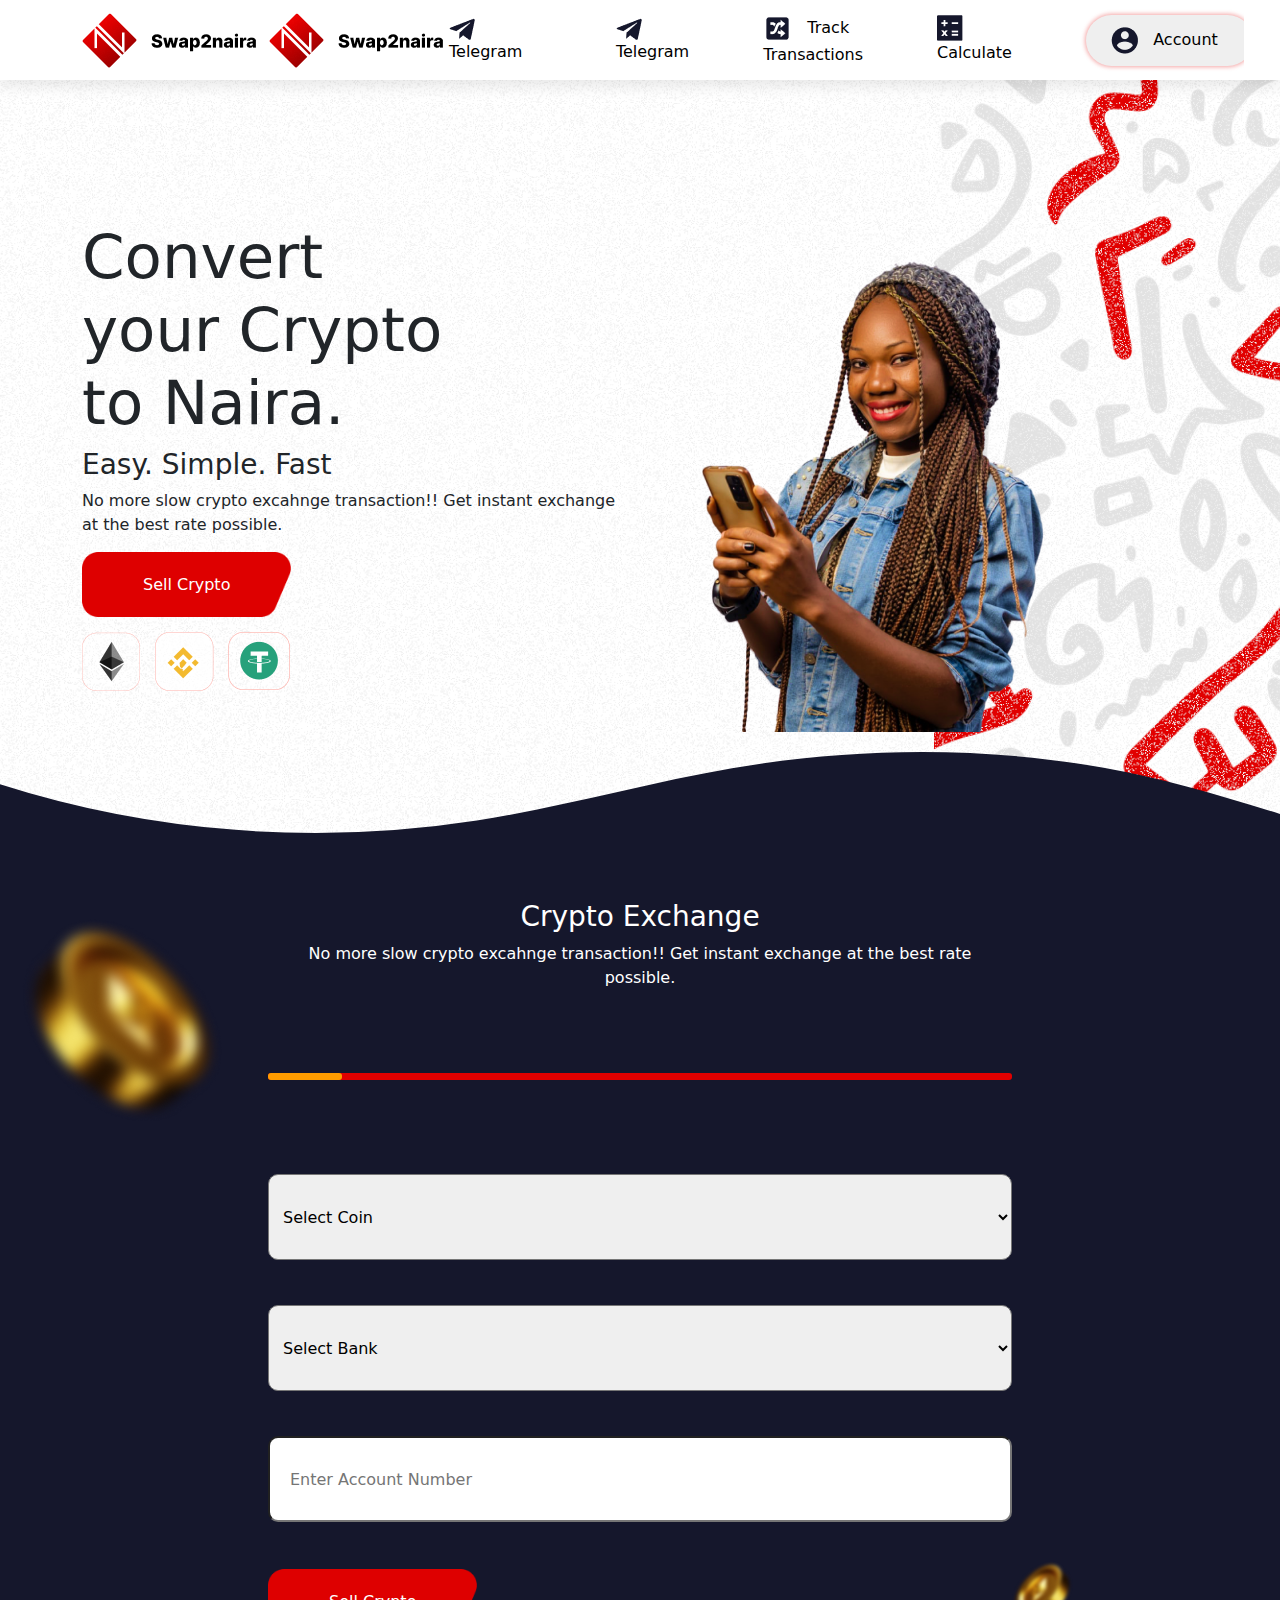
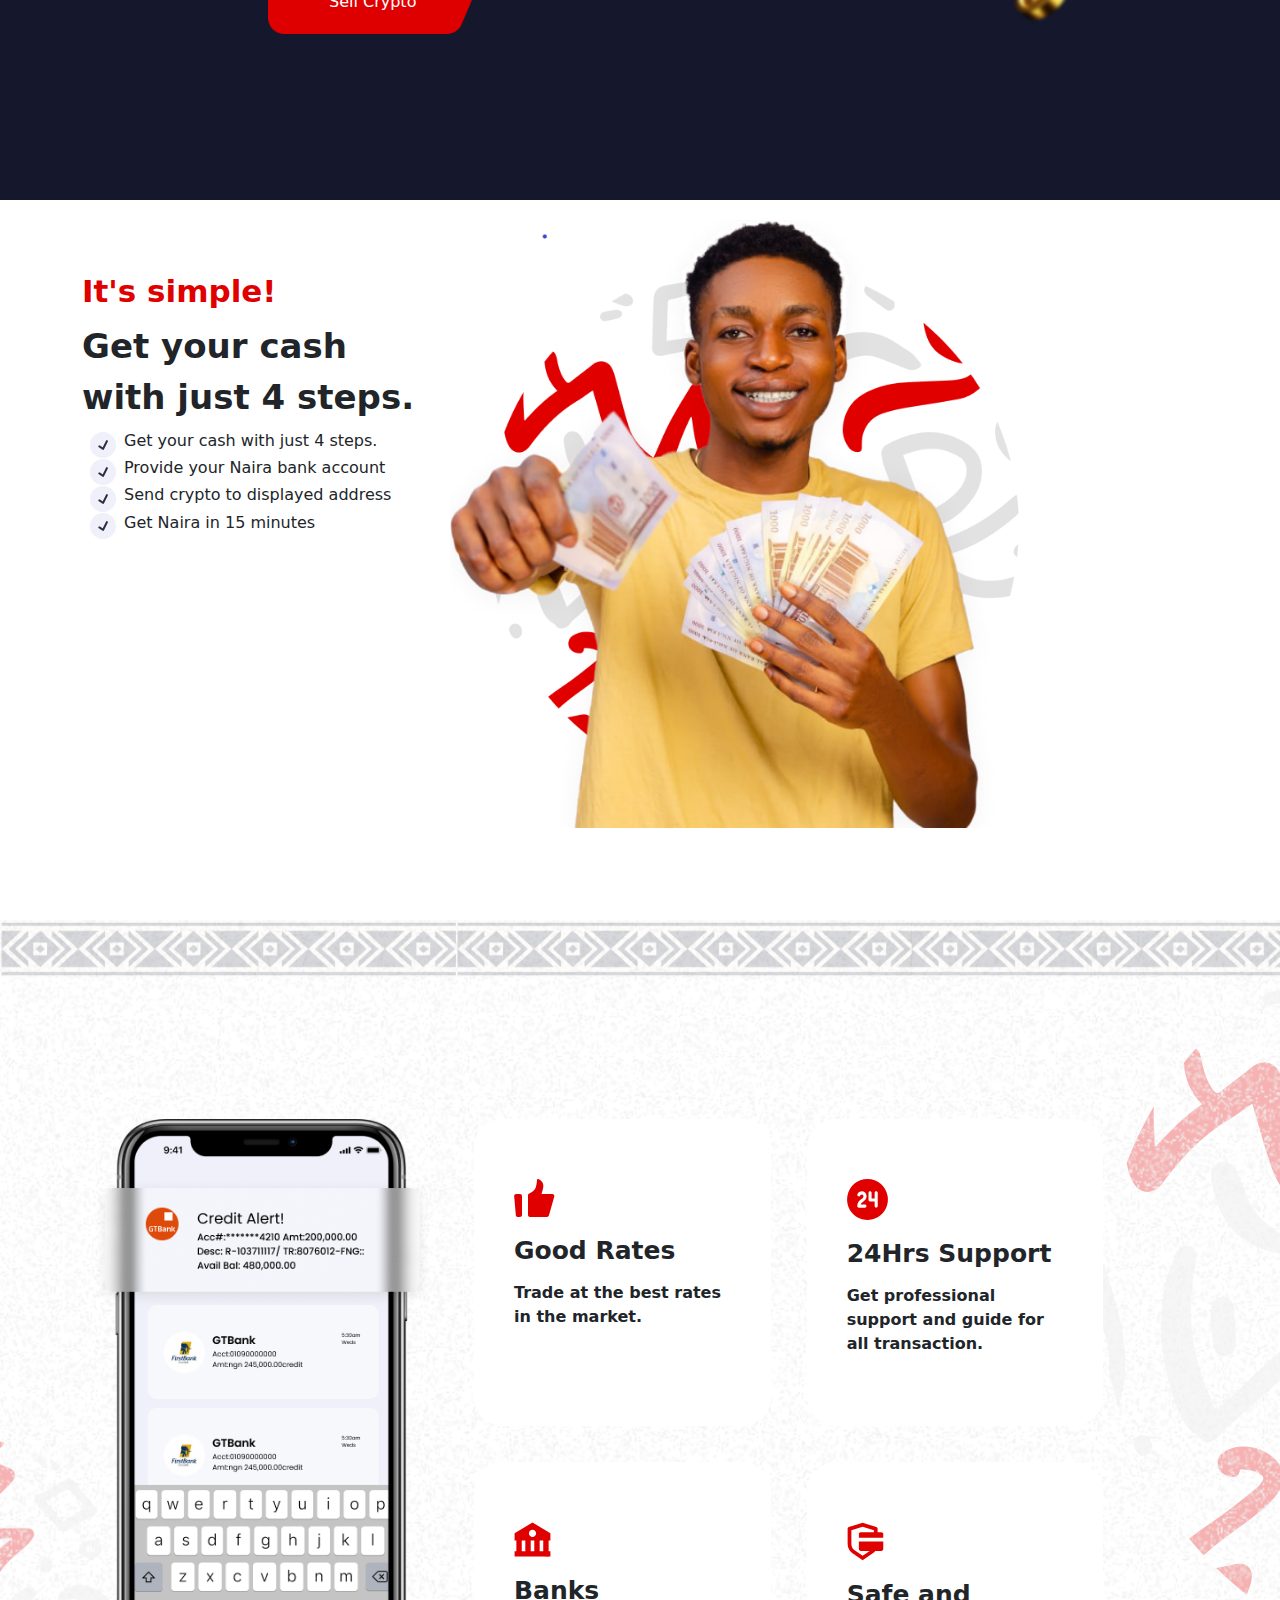
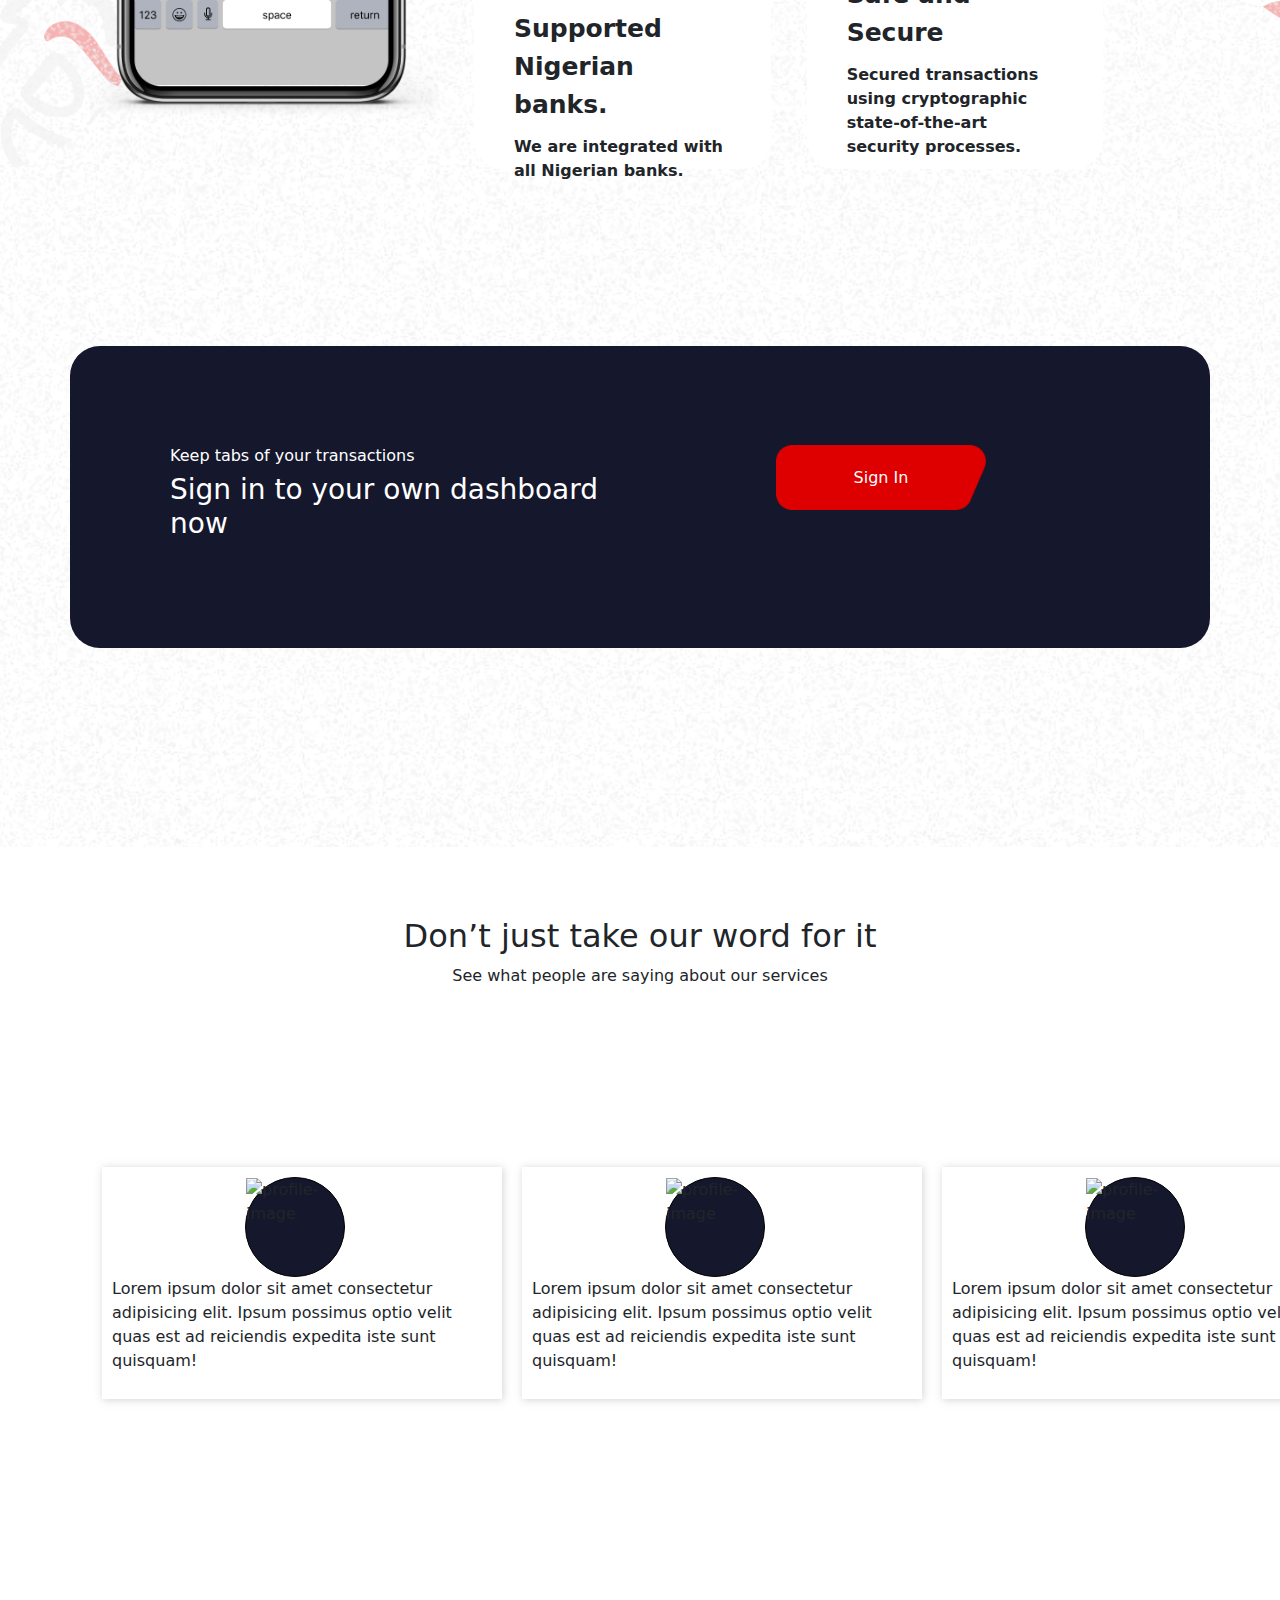
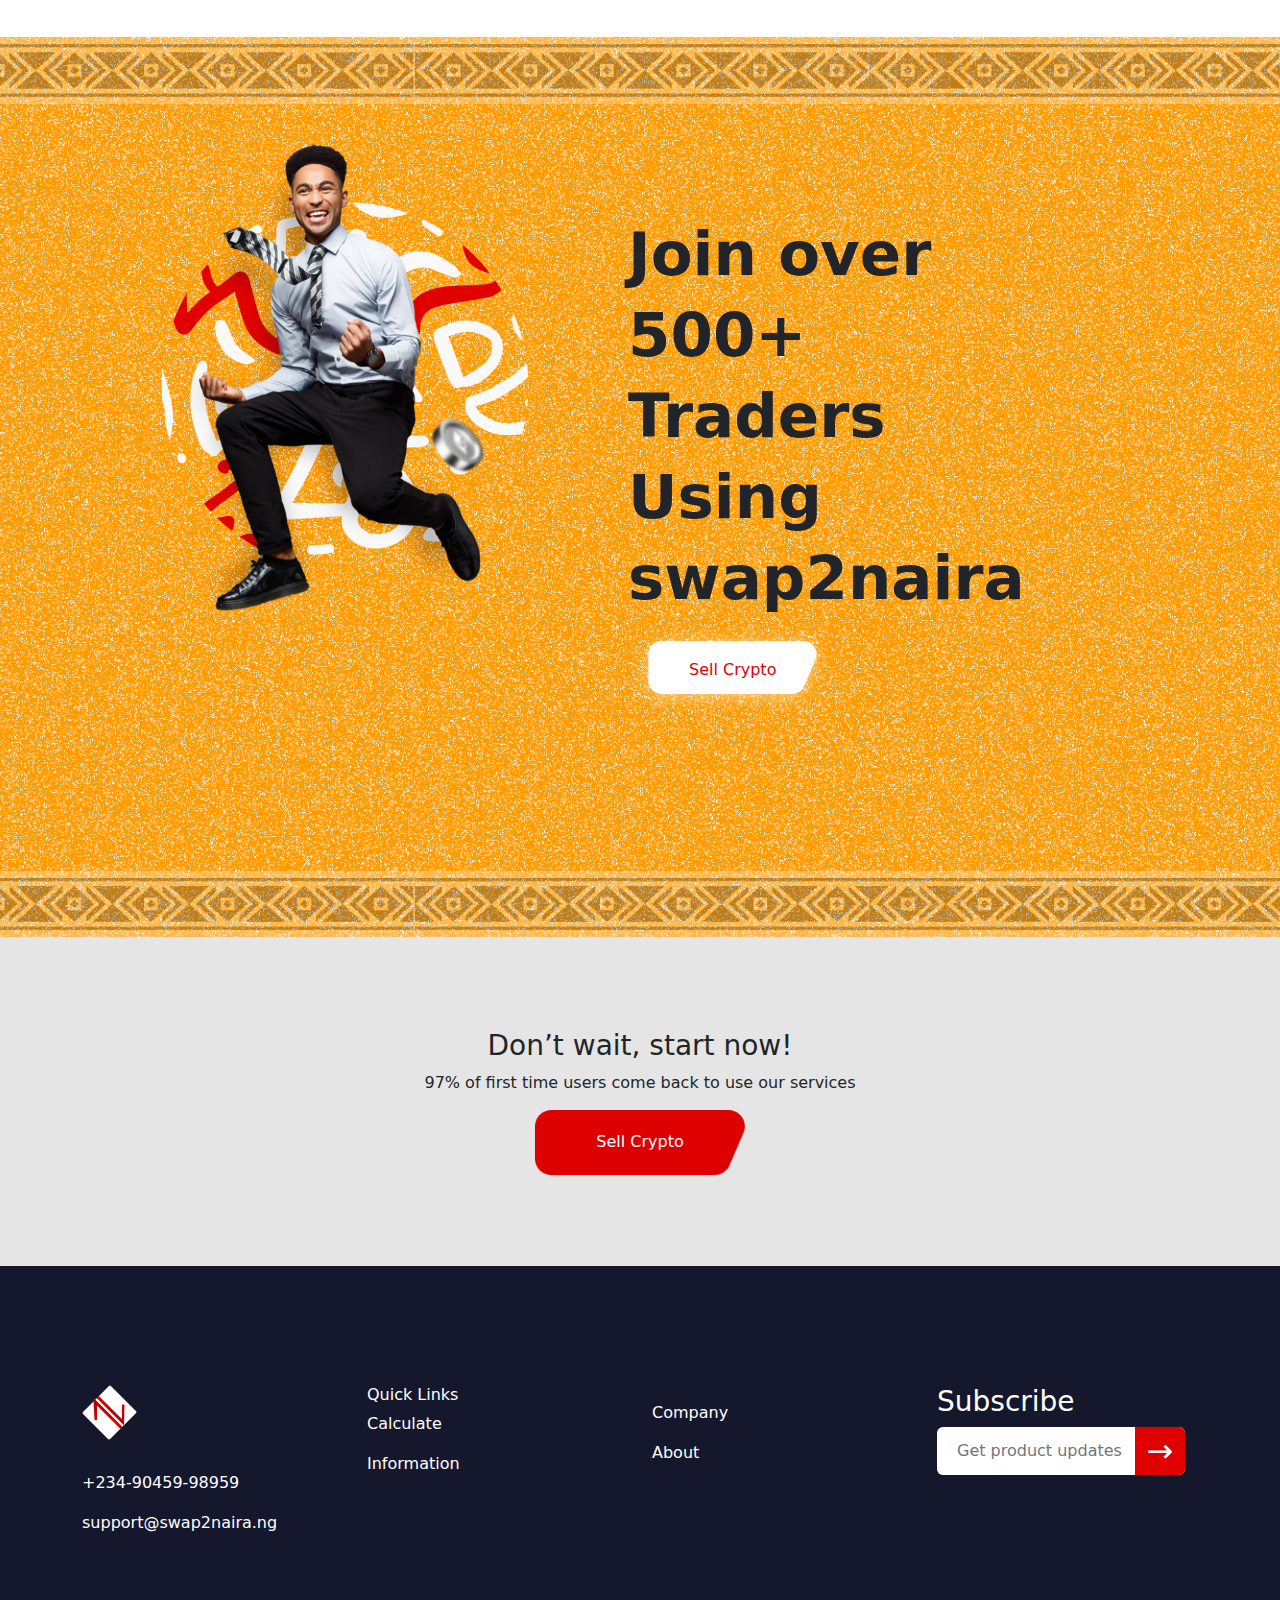
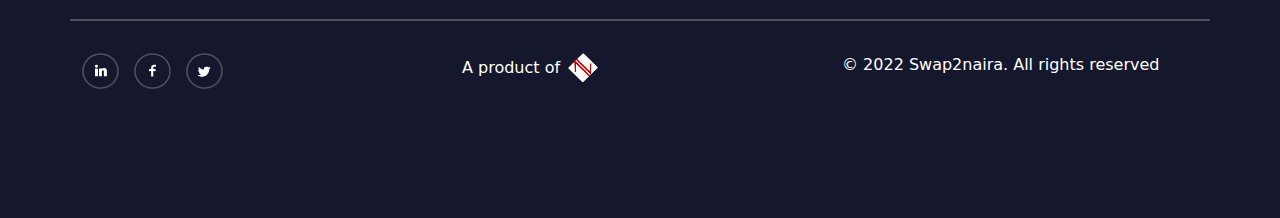
==== commit 2f401ae2: "Merge branch 'main' into footer" ====
--- a/index.html
+++ b/index.html
@@ -52,6 +52,31 @@
                             <div class="hamburger nav-toggle">
                                 <i class="fa fa-bars"></i>
                             </div>
+
+            <nav class="container">
+                <div class="nav-header">
+                    <div class="nav-center ">
+                        <div class="nav-brand ">
+                            <span class="brand-mobile"> 
+                                <img class="img-fluid" src="./assets/Group 5.png" alt="brand-mobile">
+                            </span>
+                            <span class="brand-desktop">
+                                <img src="./assets/Logo.png" alt="brand-desktop">
+                            </span>
+                        </div>
+                        <div class="hamburger nav-toggle">
+                            <i class="fa fa-bars"></i>
+                        </div>
+                    </div>
+                    <div class="nav-links">
+                        <div class="nav-item">
+                            <a href="#">
+                            <span class="nav-icon">
+                                <img src="./assets/Vector.png" alt="">
+                            </span>
+                            telegram
+                        </a>
+ 
                         </div>
                         <div class="nav-links">
                             <div class="nav-item">
--- a/css/style.css
+++ b/css/style.css
@@ -131,7 +131,15 @@
 .show-signup {
   height: 20rem;
 }
+.brand-mobile {
+  width: 20px;
+}
+.brand-mobile img {
+  width: 100%;
+}
+
 .hamburger .fa-bars {
+ exchange-section
   font-size: 1.1rem;
 }
 .hamburger {
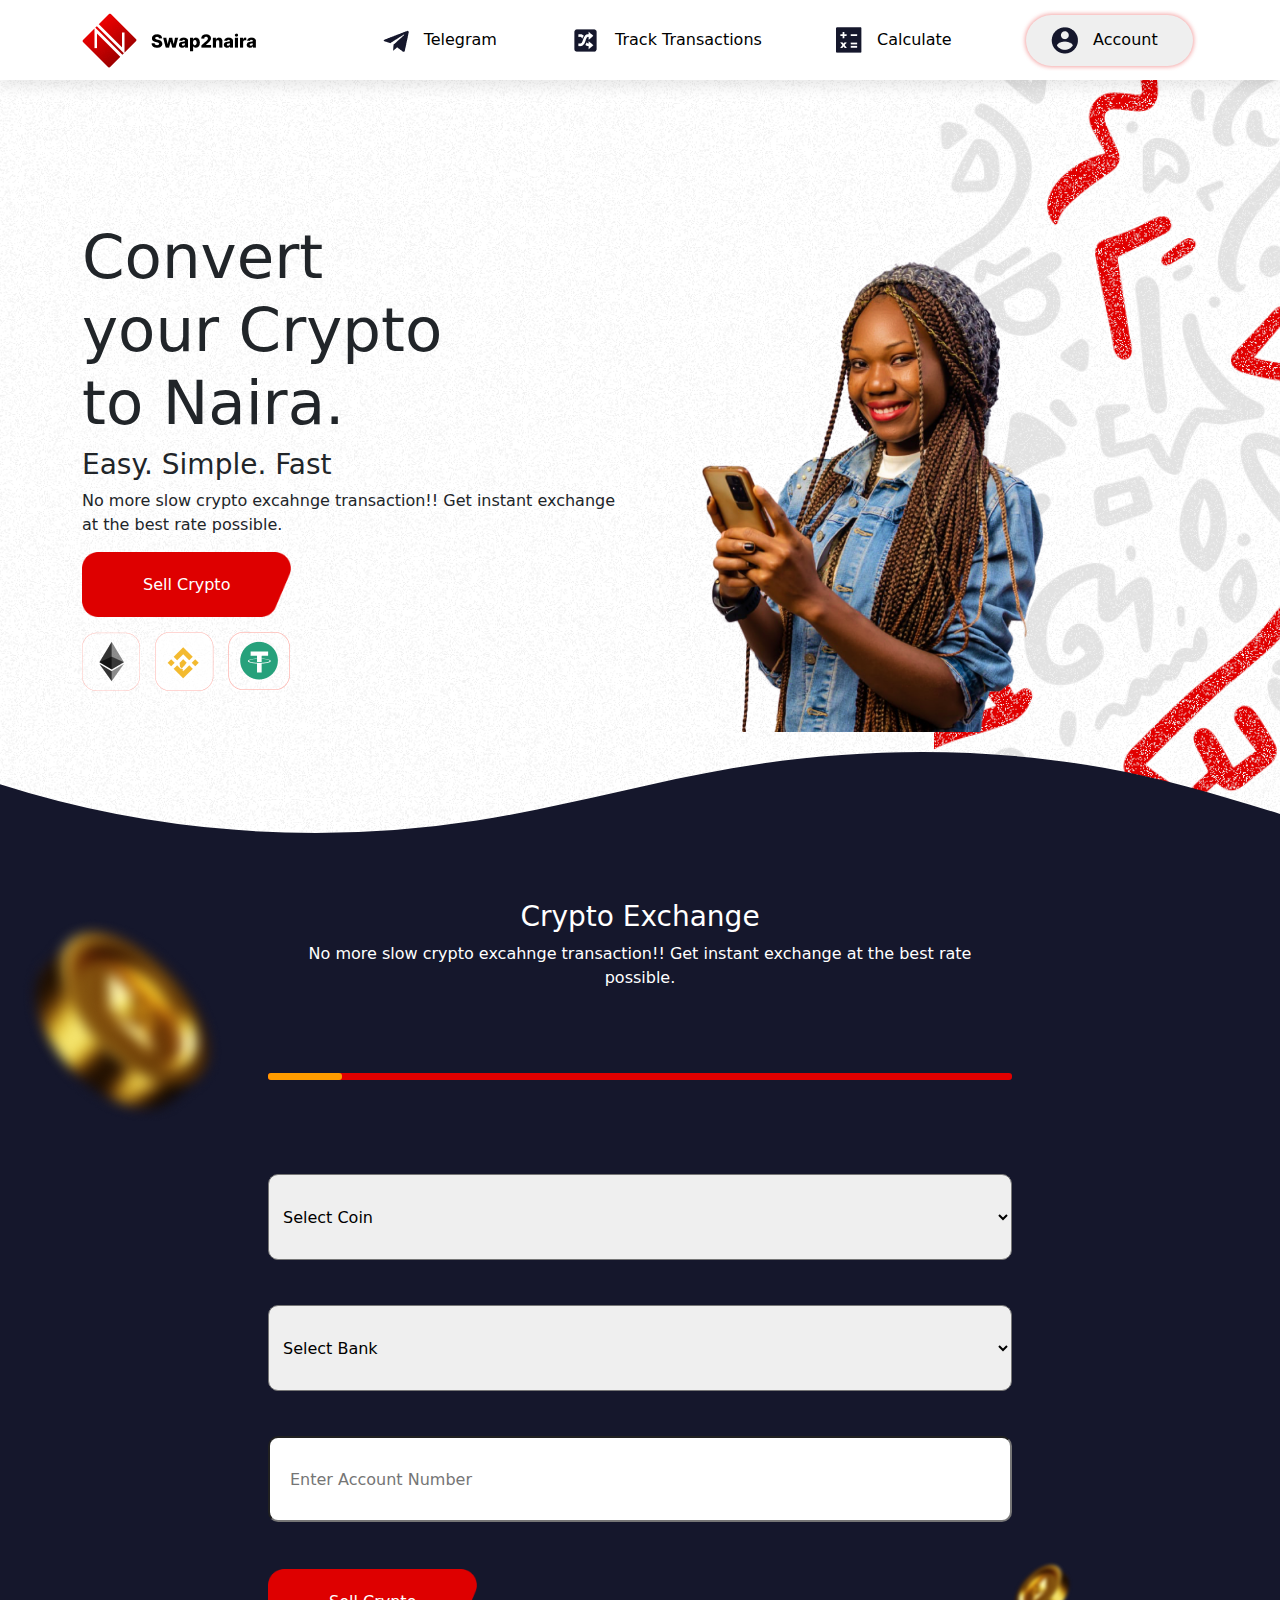
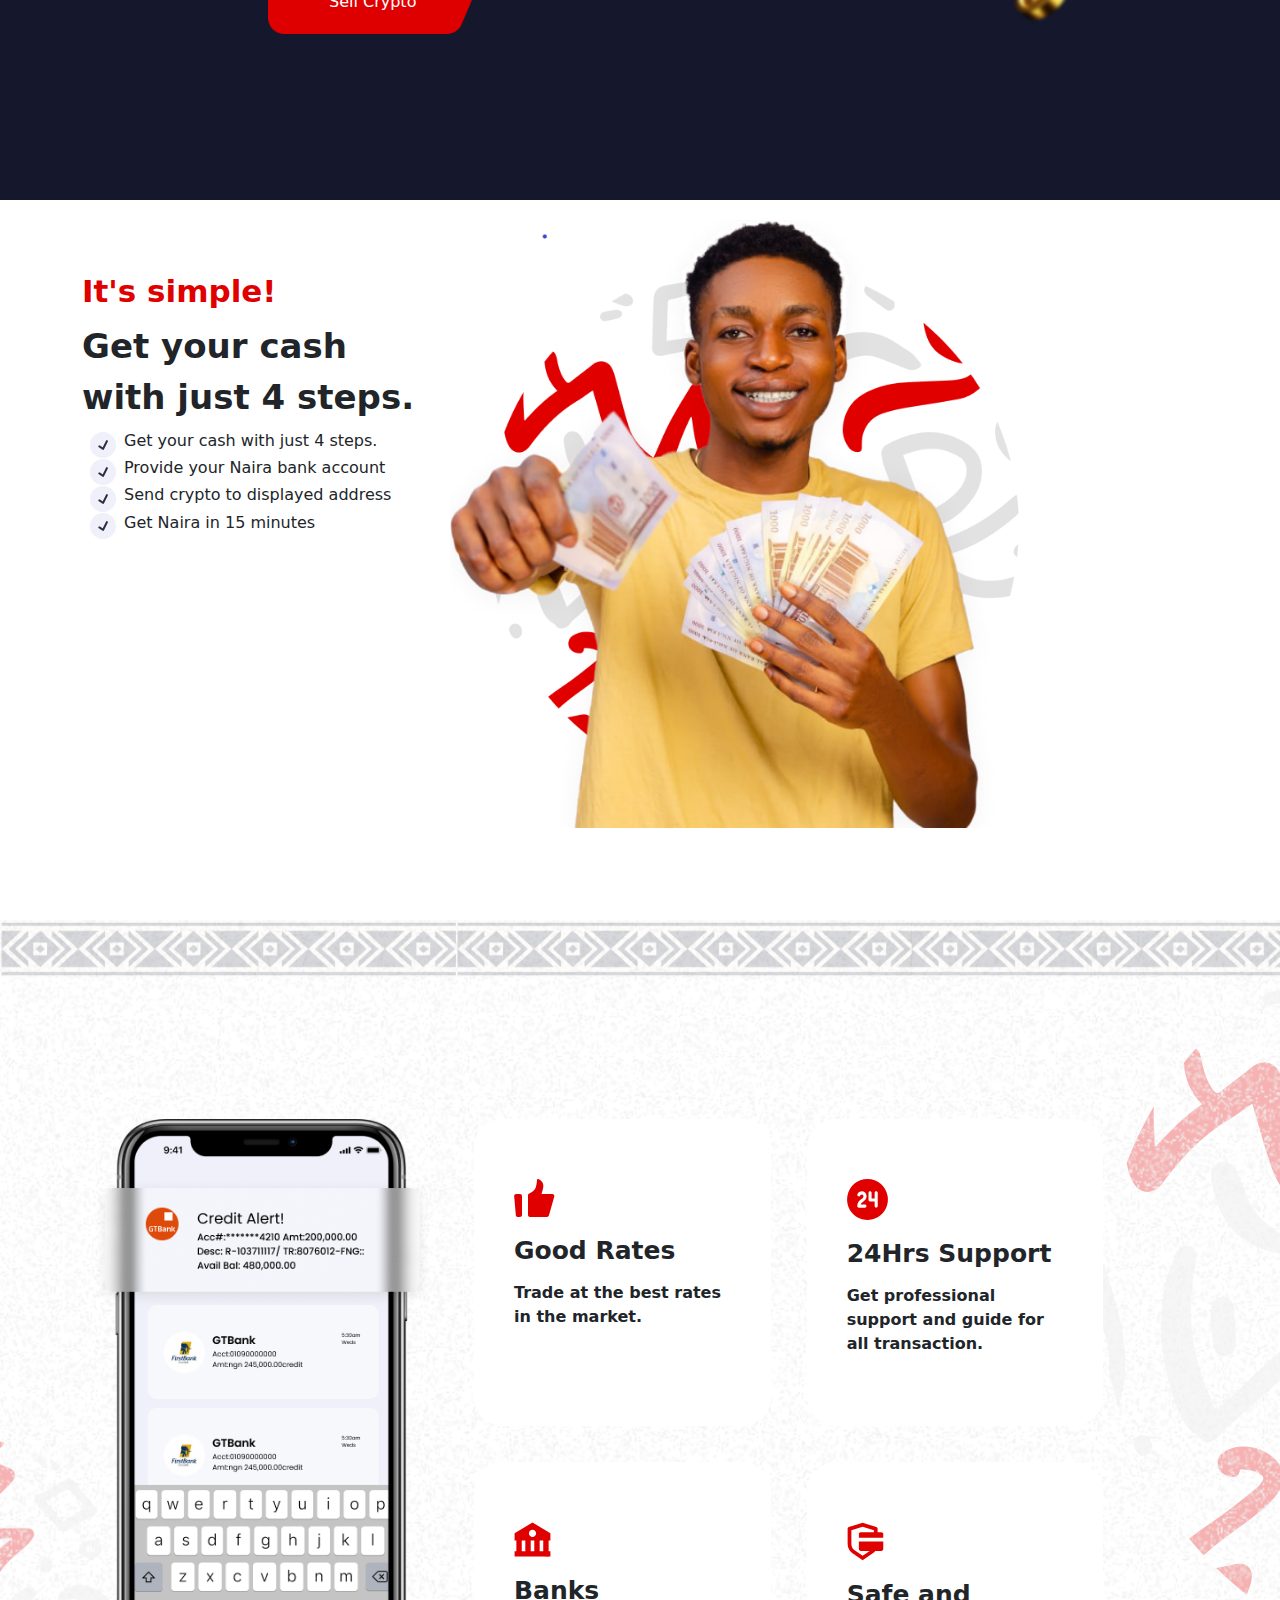
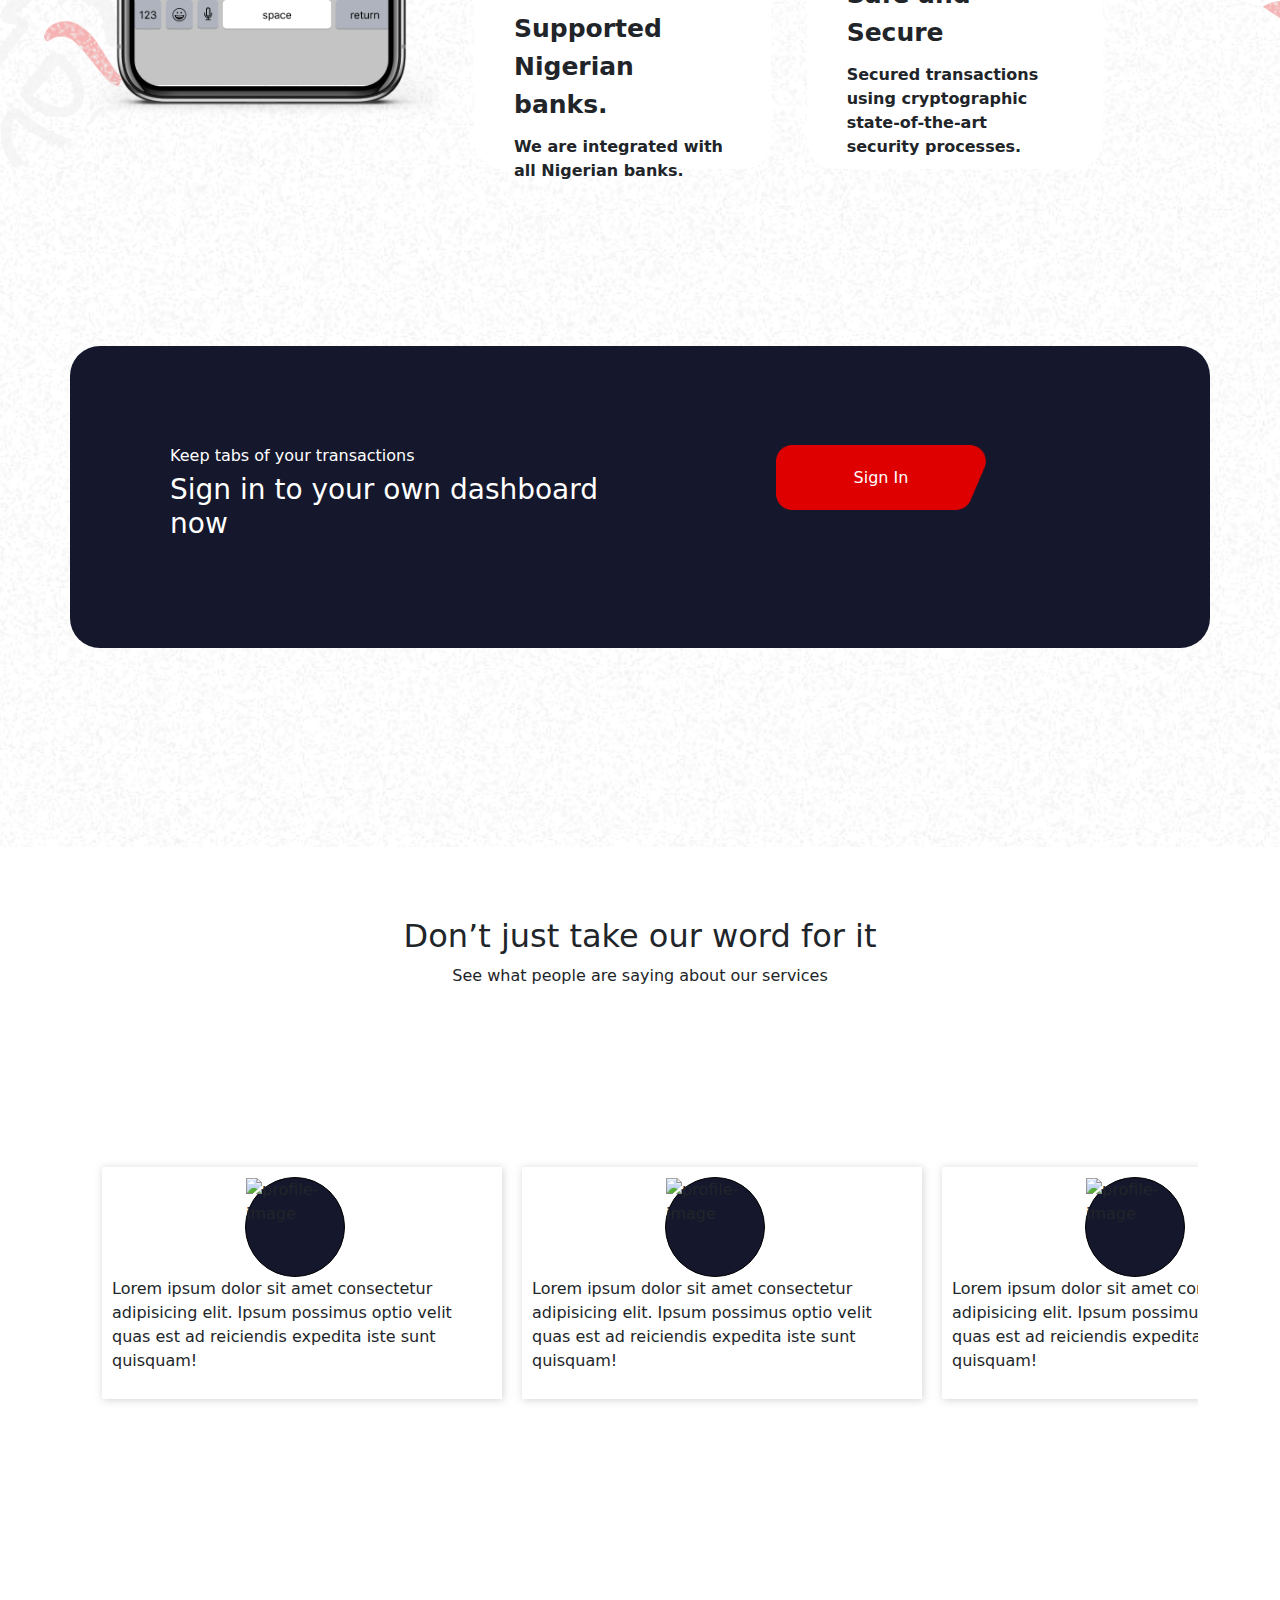
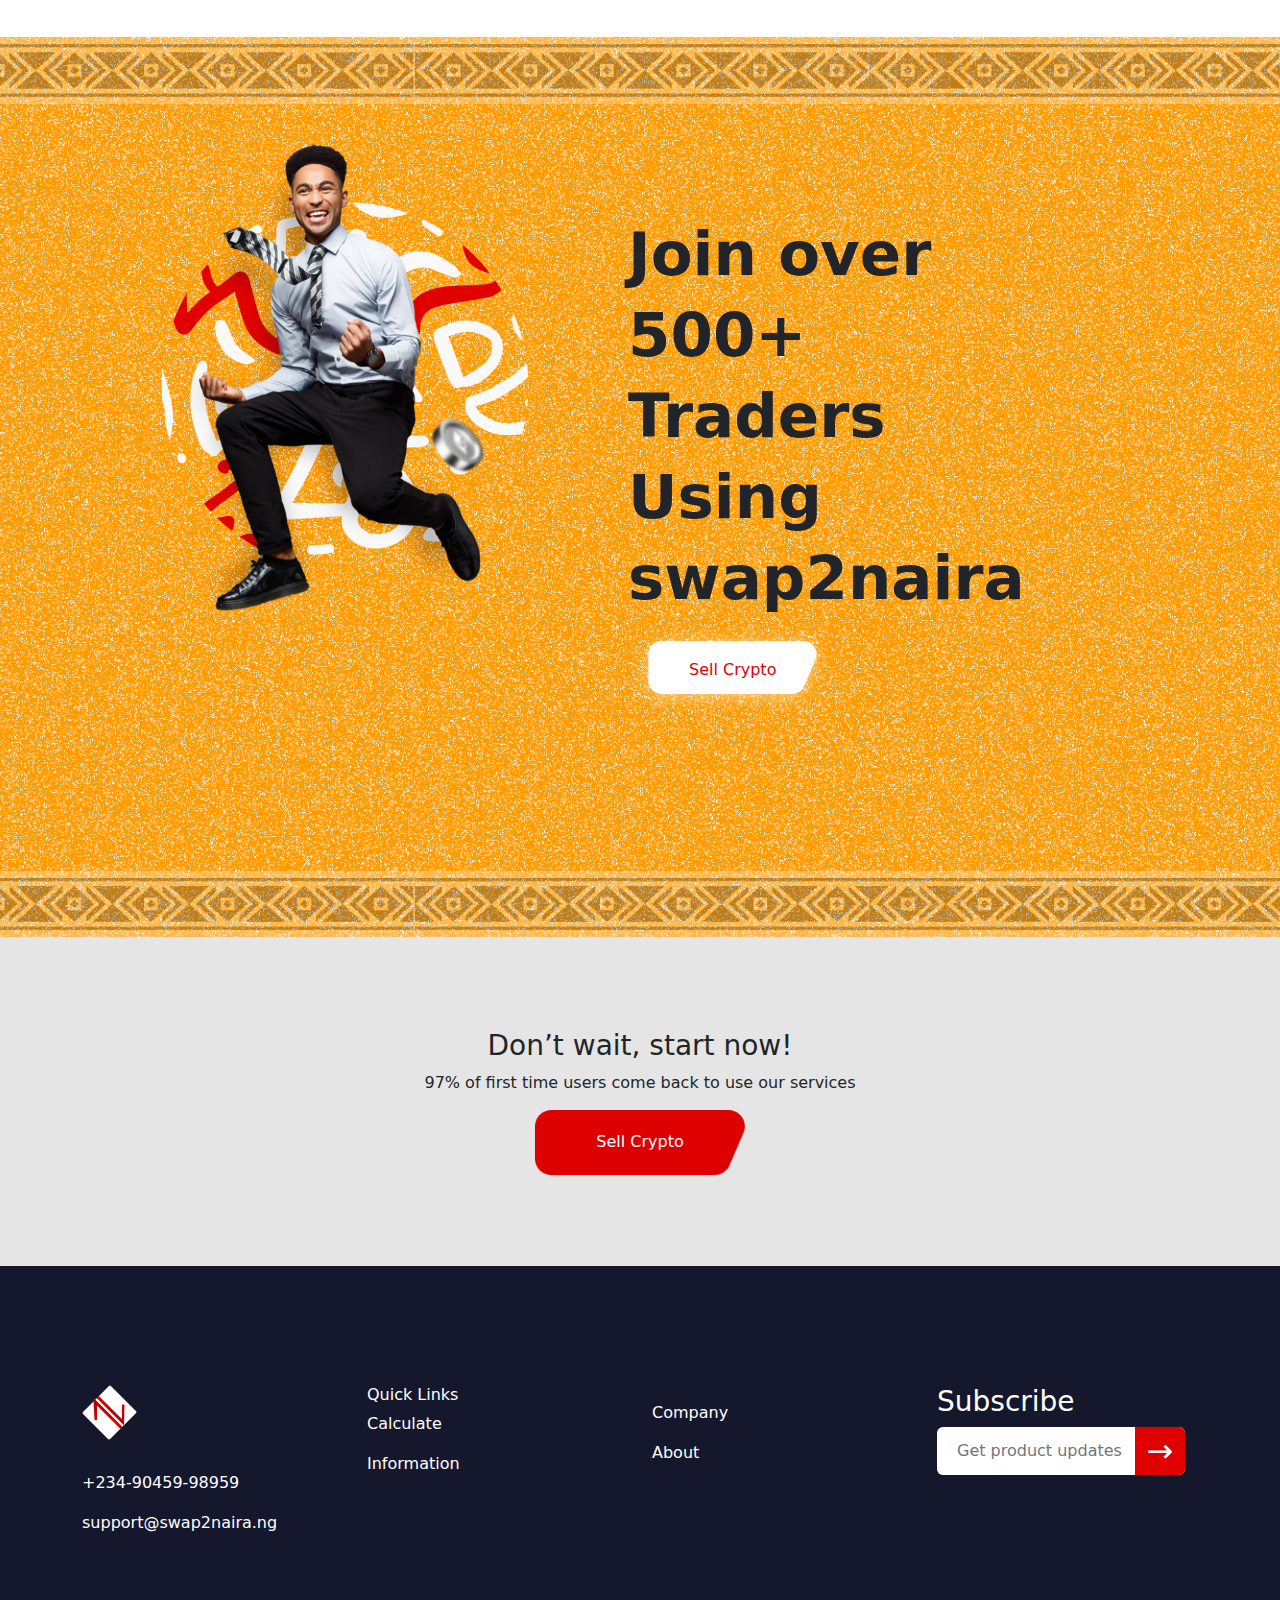
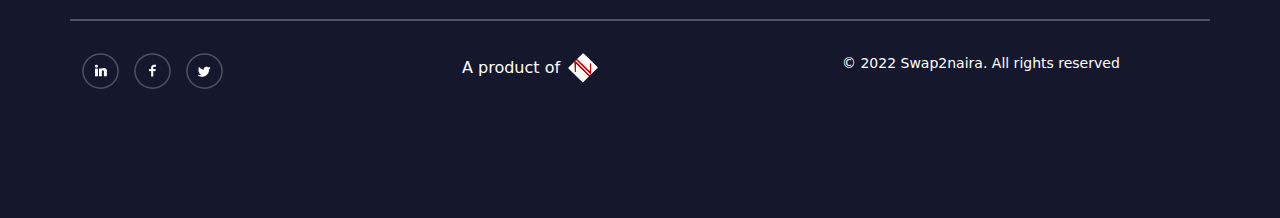
==== commit 0697861b: "verification working now" ====
--- a/index.html
+++ b/index.html
@@ -1,5 +1,5 @@
 <!DOCTYPE html>
-<html lang="en">
+<html lang="en" class="loading"  data-textdirection="ltr">
 <head>
     <meta charset="UTF-8">
     <meta http-equiv="X-UA-Compatible" content="IE=edge">
@@ -14,6 +14,9 @@
     <link rel="shortcut icon" href="./assets/Group 5.png" type="image/x-icon">
 </head>
 <body>
+    <div class="alertbox"  id="alertbox">
+
+	</div>
     <header class="relative">
         <div class="red-design">
         </div>
@@ -52,31 +55,6 @@
                             <div class="hamburger nav-toggle">
                                 <i class="fa fa-bars"></i>
                             </div>
-
-            <nav class="container">
-                <div class="nav-header">
-                    <div class="nav-center ">
-                        <div class="nav-brand ">
-                            <span class="brand-mobile"> 
-                                <img class="img-fluid" src="./assets/Group 5.png" alt="brand-mobile">
-                            </span>
-                            <span class="brand-desktop">
-                                <img src="./assets/Logo.png" alt="brand-desktop">
-                            </span>
-                        </div>
-                        <div class="hamburger nav-toggle">
-                            <i class="fa fa-bars"></i>
-                        </div>
-                    </div>
-                    <div class="nav-links">
-                        <div class="nav-item">
-                            <a href="#">
-                            <span class="nav-icon">
-                                <img src="./assets/Vector.png" alt="">
-                            </span>
-                            telegram
-                        </a>
- 
                         </div>
                         <div class="nav-links">
                             <div class="nav-item">
@@ -220,37 +198,39 @@
                         <form id="form" action="">
 
                             <div class="input-container ">
-                                <select class="w-100 select" name="coin" id="coin">
+                                <select class="w-100 select" name="coin" id="coinType">
                                     <option value="select-coin">
                                         Select Coin
                                     </option>
-                                    <option value="Btc">
+                                    <!-- <option value="Btc">
                                         Bitcoin
                                     </option>
                                     <option value="Eth">
                                         Etherium
-                                    </option>
+                                    </option> -->
                                 </select>
                             </div>
                             <div class="input-container">
-                                <select class="w-100 select" name="bank" id="bank">
+                                <select class="w-100 select" name="bank" id="bankName">
                                     <option value="select-bank">
                                         <span class="bank-icon">
                                             <i class="far fa-home"></i>
                                         </span>
                                         Select Bank
                                     </option>
-                                    <option value="first-bank">
-                                        First Bank
-                                    </option>
-                                    <option value="access">
-                                        Access Bank
-                
-                                    </option>
+                                    
                                 </select>
                             </div>
-                            <div class="input-container">
-                                <input class="w-100" type="text" name="account-number" id="accountNnumber" placeholder="Enter Account Number">
+                            <div class="input-container relative">
+                                <!-- <input class="w-100" type="text" name="account-number" id="accnum" placeholder="Enter Account Number"> -->
+                                <input type="text" id="accnum" class="w-100" placeholder="Enter Account Number" name="accnum">
+											<input type="hidden" id="accnamevalue" name="accnamevalue">
+											<div class="form-control-position">
+												<i class="la la-briefcase"></i>
+											</div>
+											<img src="https://swap2naira.com/img/loader.svg" id="loading" style="position:absolute; top:29%; left:50%; width:20px; display:none;" />
+											<img src="https://swap2naira.com/img/success-tick.svg" id="success" style="position:absolute; top:29%; right:10px; width:20px; display:none;" />
+											<span id="accname" style="position:absolute; top:29%; left:40%; "></span>
                             </div>
                             <div class="coin-form-btn">
     
@@ -712,7 +692,10 @@
                         </p>
                     </div>
                     <div class="col-12 col-lg-4">
-                        <p class="lighter-font text-white">&copy; 2022 Swap2naira. All rights reserved</p>
+                        <small>
+
+                            <p class="lighter-font text-white">&copy; 2022 Swap2naira. All rights reserved</p>
+                        </small>
                     </div>
                 </div>
             </div>
@@ -721,7 +704,11 @@
     
     
 
-    
     <script type="module" src="./js/app.js"></script>
+    <script src="./js/transaction.js"></script>
+    <script src="./js/getcoin.js"></script>
+    <script src="./js/getbank.js"></script>
+    <script src="./js/verifybank.js"></script>
+    <!-- <script src="./side-alert.js"></script> -->
 </body>
 </html>--- a/css/style.css
+++ b/css/style.css
@@ -29,6 +29,36 @@
   --bg-yellow: #ff9c00;
   --light-red: #fff1f1;
 }
+		.alertbox{
+			width: 300px;
+			padding: 10px;
+			margin: 15px;
+			height: auto;
+			position: absolute;
+			right: 0;
+			top: 15;
+			z-index: 2;
+		}
+
+		.alert{
+			padding: 10px 50px;
+			margin-top: 5px;
+		}
+
+		.alert-danger{
+			background-color: #f00;
+			color: #fff;
+		}
+
+		.alert-warning{
+			background-color: rgb(223, 135, 4);
+			color: #fff;
+		}
+
+		.alert-success{
+			background-color: rgb(8, 168, 8);
+			color: #fff;
+		}
 .relative {
   position: relative;
 }
@@ -131,15 +161,7 @@
 .show-signup {
   height: 20rem;
 }
-.brand-mobile {
-  width: 20px;
-}
-.brand-mobile img {
-  width: 100%;
-}
-
 .hamburger .fa-bars {
- exchange-section
   font-size: 1.1rem;
 }
 .hamburger {
@@ -267,6 +289,9 @@
   top: 0;
   /* background-image: url(../assets/Mask\ group.png); */
 }
+#sale-point{
+  padding-bottom: 100px;
+}
 .coin-form-btn {
   display: flex;
   justify-content: center;
@@ -443,6 +468,7 @@
 }
 .team-profile{
   margin-top: 143px;
+  overflow: hidden;
 }
 .team-profile-slider{
   width: 200vw;
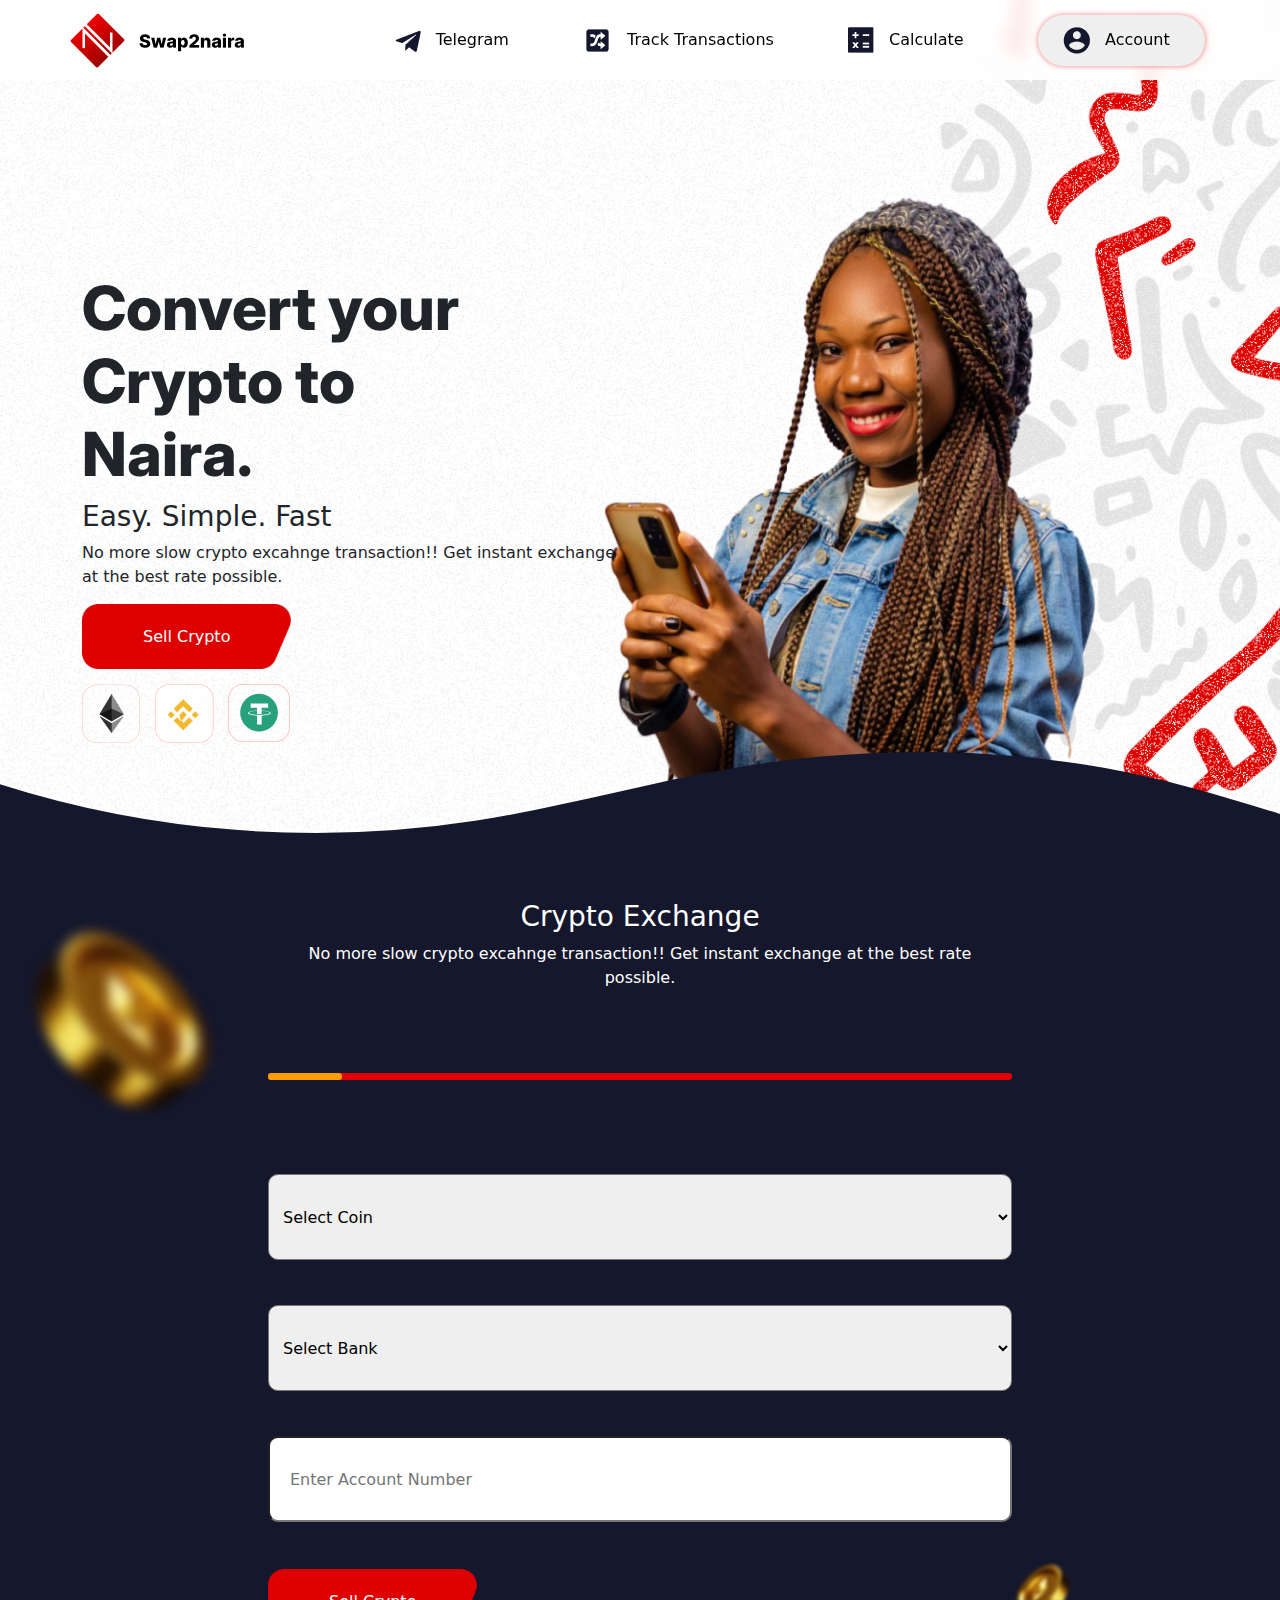
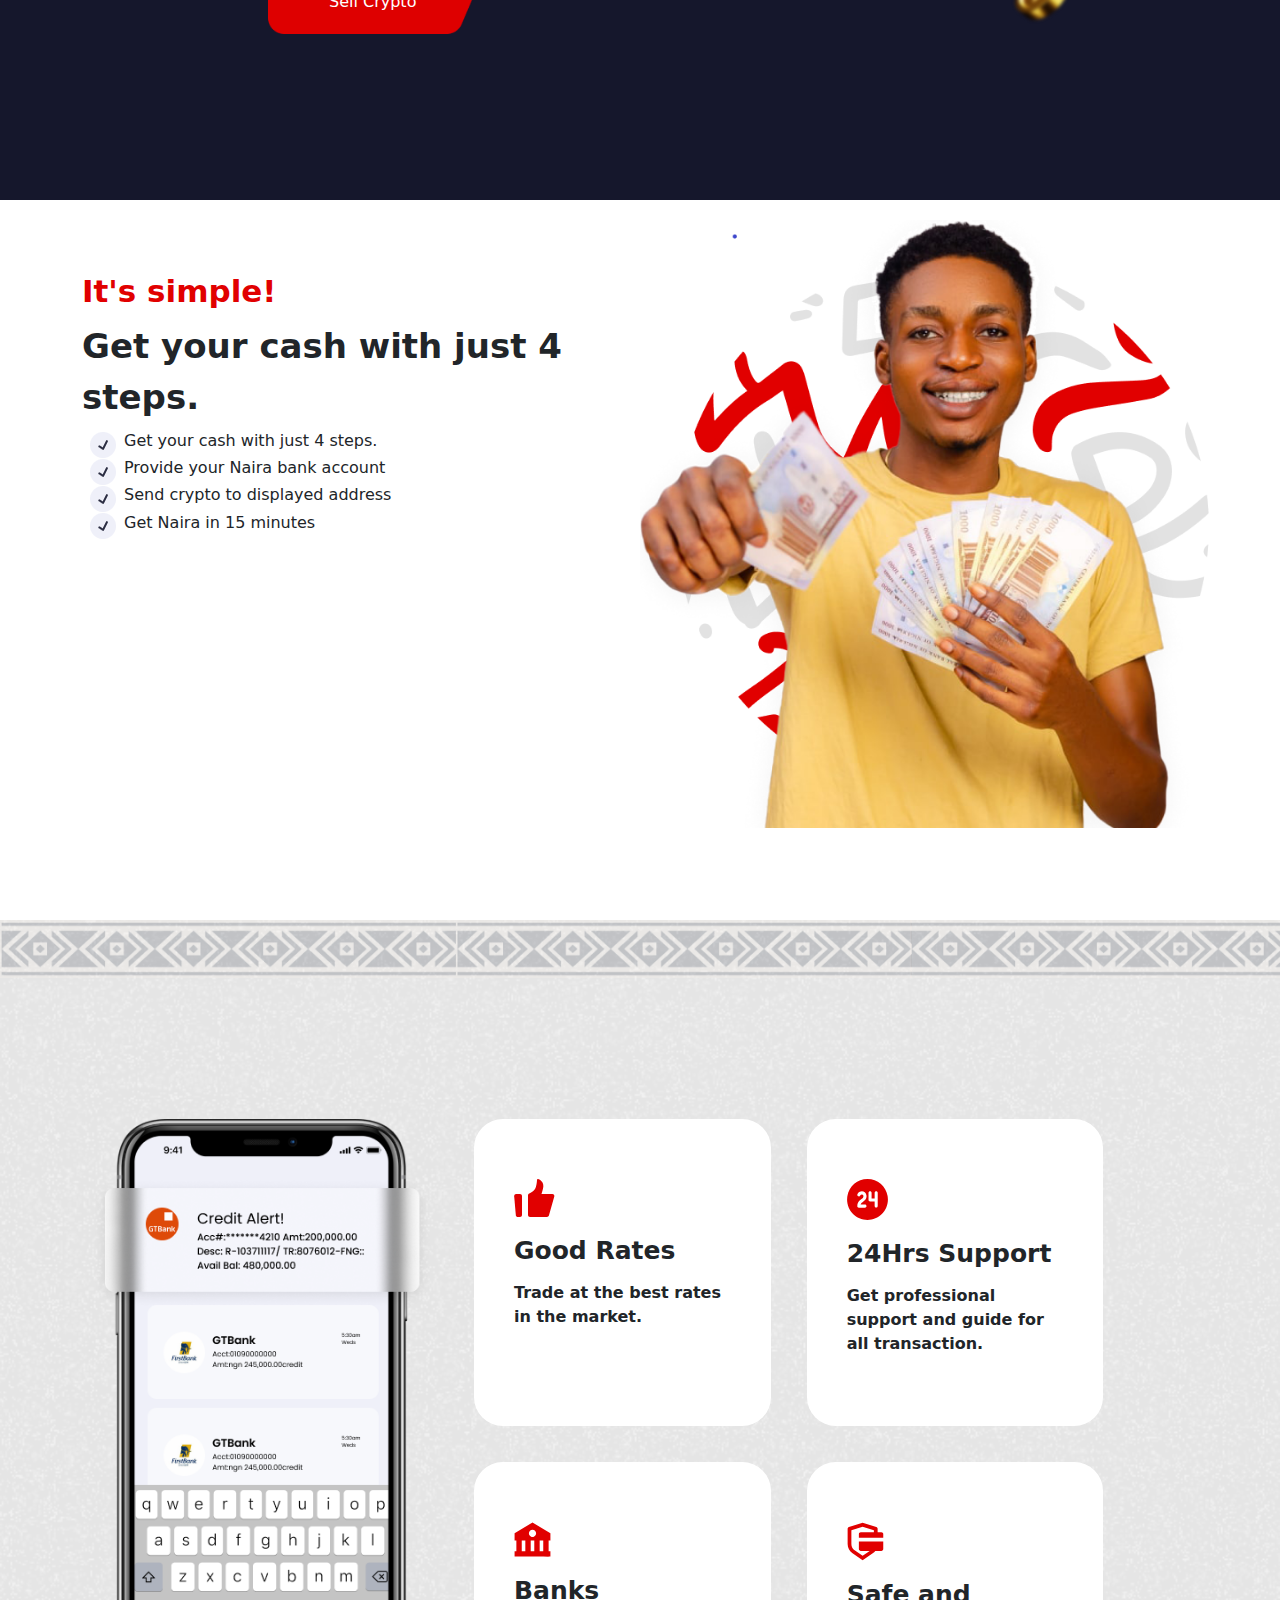
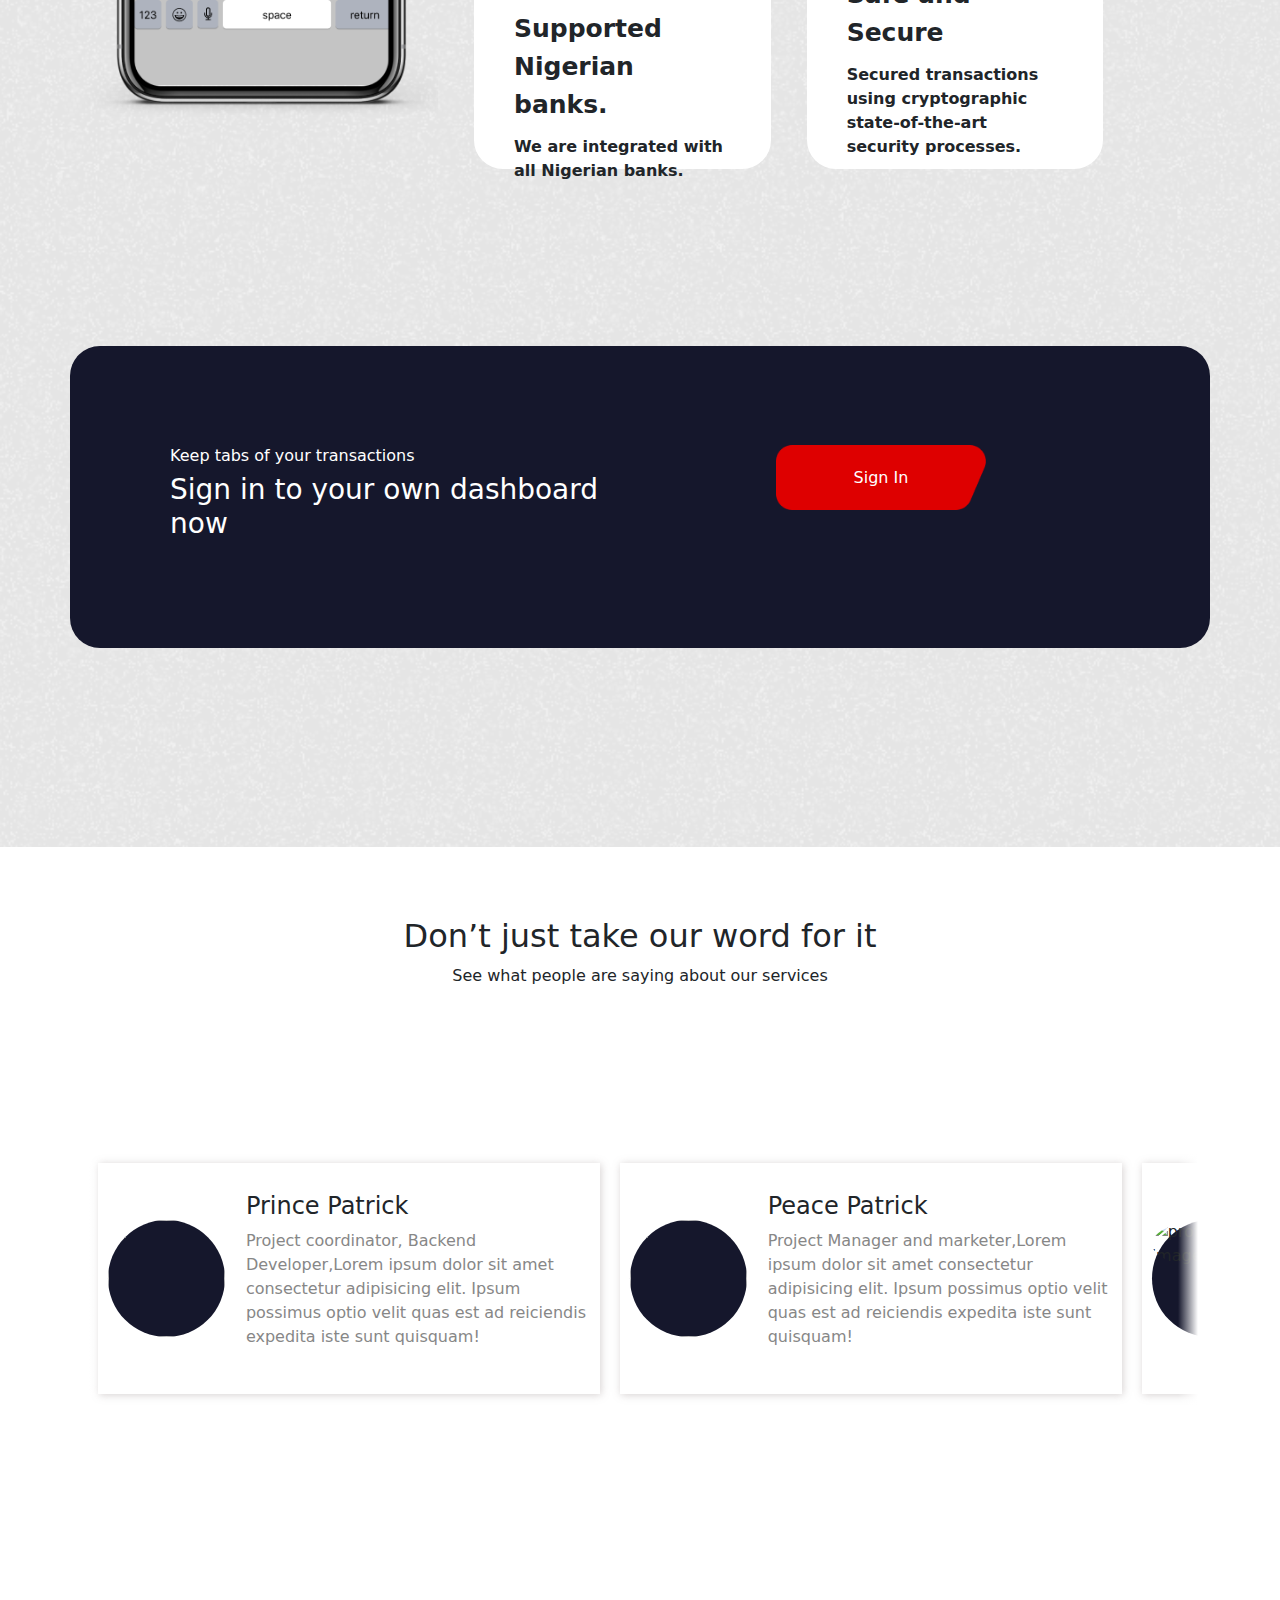
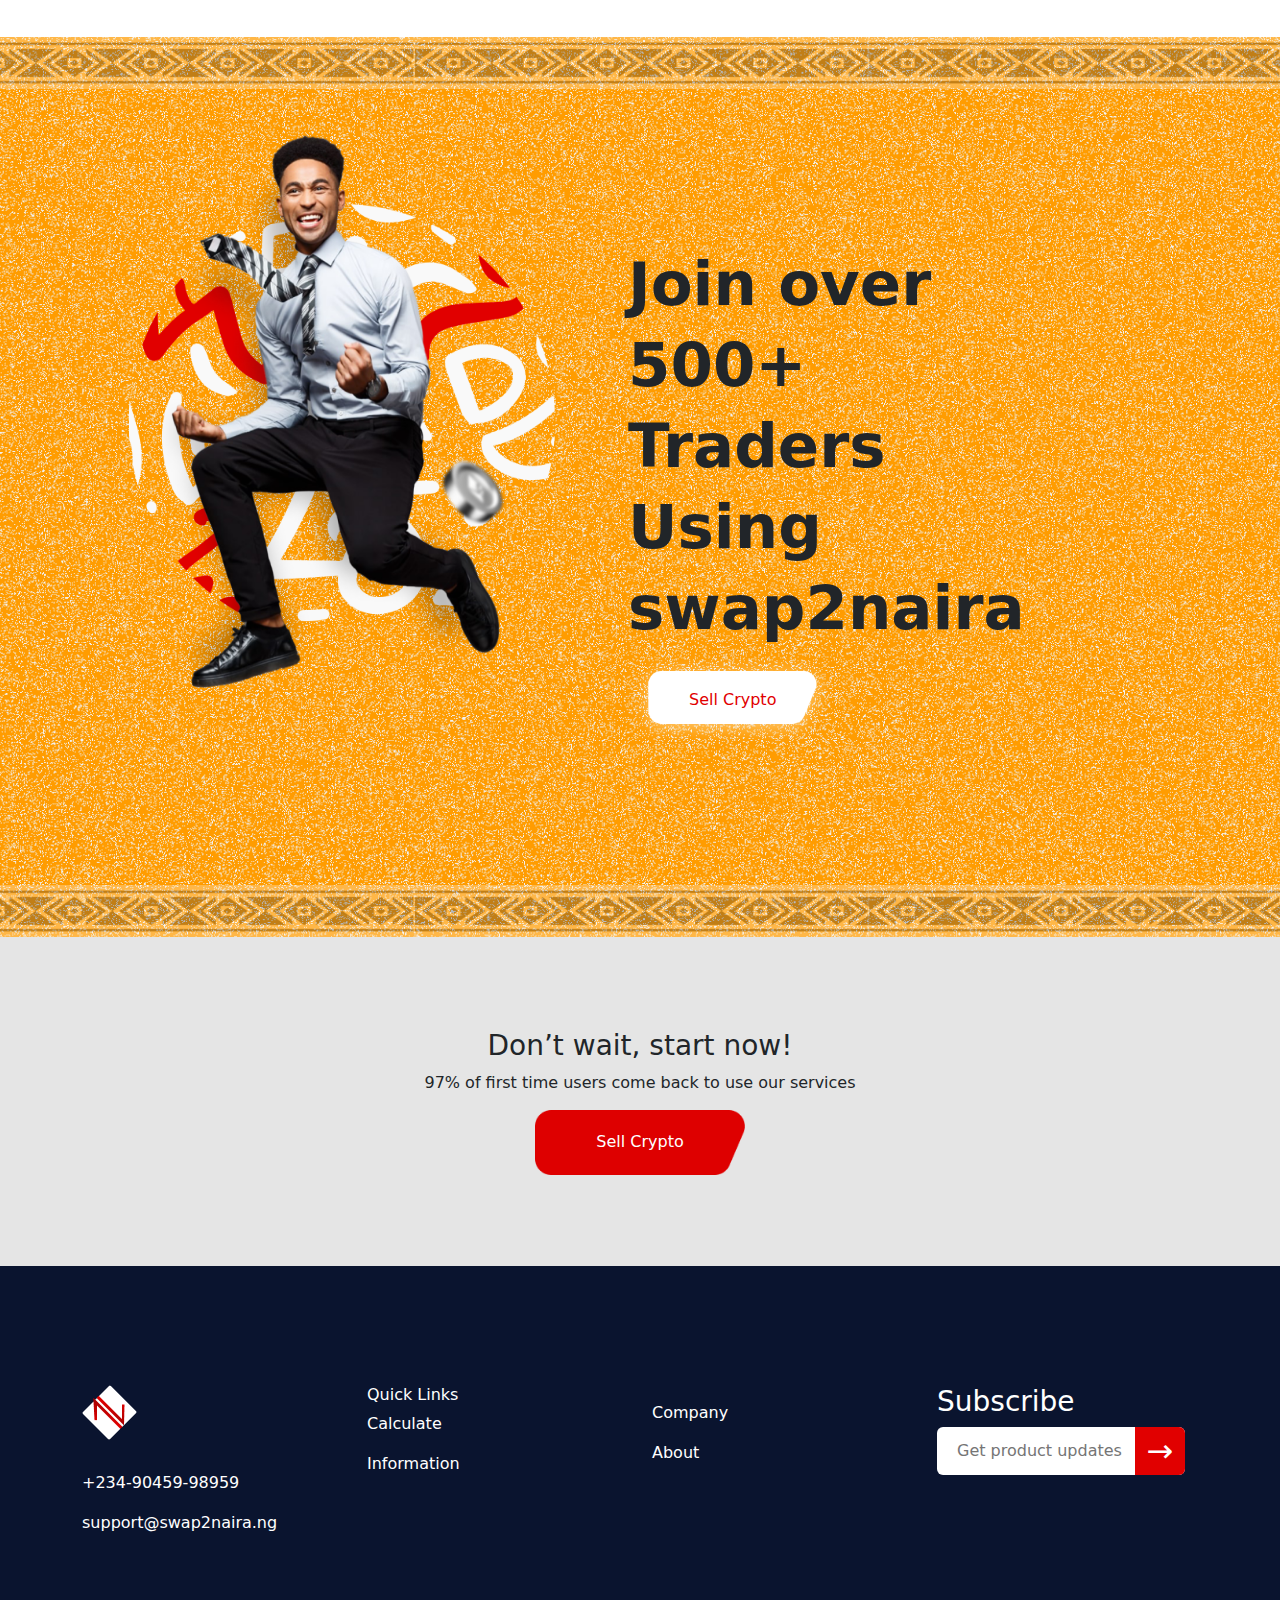
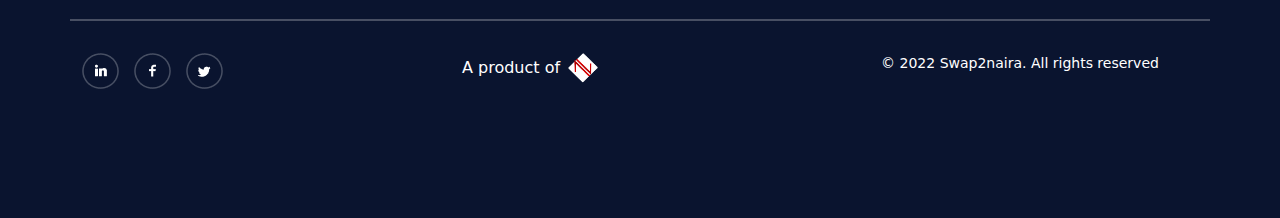
==== commit 1ea85b6f: "great things are happening just waiting alittle" ====
--- a/index.html
+++ b/index.html
@@ -1,5 +1,6 @@
 <!DOCTYPE html>
-<html lang="en" class="loading"  data-textdirection="ltr">
+<!-- <html lang="en" class="loading"  data-textdirection="ltr"> -->
+<html lang="en">
 <head>
     <meta charset="UTF-8">
     <meta http-equiv="X-UA-Compatible" content="IE=edge">
@@ -10,6 +11,12 @@
     <!-- font-awesome link -->
     <link rel="stylesheet" href="https://use.fontawesome.com/2554255ec4.css">
     <script src="https://kit.fontawesome.com/a9d721abf5.js" crossorigin="anonymous"></script>
+    <!-- google fonts -->
+    <link rel="preconnect" href="https://fonts.googleapis.com">
+    <link rel="preconnect" href="https://fonts.gstatic.com" crossorigin>
+    <link href="https://fonts.googleapis.com/css2?family=Inter:wght@800&display=swap" rel="stylesheet">
+    <link rel="preconnect" href="https://fonts.googleapis.com">
+<link rel="preconnect" href="https://fonts.gstatic.com" crossorigin>
     <!-- favicon -->
     <link rel="shortcut icon" href="./assets/Group 5.png" type="image/x-icon">
 </head>
@@ -36,9 +43,9 @@
         <!-- message-alert ends-->
         <!-- nav-bar -->
         <div class="shadow-1 bg-white">
-            <nav class="nav-main-container  bg-white">
-                <nav class="container">
-                    <div class="nav-header">
+            <nav class="nav-main-container  glass" id="nav-main-container">
+                <nav class="container relative ">
+                    <div class="nav-header ">
                         <div class="nav-center ">
                             <div class="nav-brand ">
                                 <div class="brand-mobile">
@@ -193,7 +200,6 @@
                             <div class="progress-bar-inner"></div>
                         </div>
                     </div>
-                    <!-- coin exchange point -->
                     <div class="coin-exchange-container col-12 col-lg-8">
                         <form id="form" action="">
 
@@ -202,12 +208,7 @@
                                     <option value="select-coin">
                                         Select Coin
                                     </option>
-                                    <!-- <option value="Btc">
-                                        Bitcoin
-                                    </option>
-                                    <option value="Eth">
-                                        Etherium
-                                    </option> -->
+                                    
                                 </select>
                             </div>
                             <div class="input-container">
@@ -222,7 +223,6 @@
                                 </select>
                             </div>
                             <div class="input-container relative">
-                                <!-- <input class="w-100" type="text" name="account-number" id="accnum" placeholder="Enter Account Number"> -->
                                 <input type="text" id="accnum" class="w-100" placeholder="Enter Account Number" name="accnum">
 											<input type="hidden" id="accnamevalue" name="accnamevalue">
 											<div class="form-control-position">
@@ -252,7 +252,7 @@
     <section class="height-80">
         <div class="container">
             <div class="row ">
-                <div class="col-12 col-lg-4 ">
+                <div class="col-12 col-lg-6 ">
                     <h4 class="fourStepsHeader">It's simple!</h4>
                     <h2>Get your cash with just 4 steps.</h2>
                     <div class="four-steps-container">
@@ -290,7 +290,7 @@
                         </div>
                     </div>
                 </div>
-                <div class="col-12 four-step-right col-lg-8">
+                <div class="col-12 four-step-right col-lg-6">
                     <div class="four-step-poster">
                         <img  src="./assets/guy.png" alt="">
                     </div>
@@ -301,20 +301,19 @@
     </section>
     <!-- four steps ends -->
     <!-- dashboard-sign-in-section -->
-     <section class="height-120 relative">
+     <section class="height-120 relative dashboard">
         <div class="frame-work">
             <img src="./assets/Group 19.png" alt="">
         </div>
         <img src="./assets/Mask group (1).png" alt="" class="design-right">
         <div class="dashLeftDesign">
             <img src="./assets/Mask group@2x.png" alt="" class="design-left">
-
         </div>
         
         <div class="container dashboard-main">
             
             <div class="row ">
-                <div class="col-12 col-lg-4">
+                <div class="col-12 col-lg-4 dashboard-credit">
                     <div class="dashboard-credit-left ">
 
                         <img class="img-fluid" src="./assets/Group 3588.png" alt="" >
@@ -440,90 +439,11 @@
             </div>
             <div class="team-profile">
                 <div class="team-profile-slider d-flex">
-                    <div class="first-slider d-flex">
+                    <div class="first-slider d-flex p-3">
                         
-                        <div class="team-slider  ">
-                            <div class="profile-image-container">
-                                <div class="profile-image bordered">
-                                    <img src="" alt="profile-image">
-                                </div>
-    
-                            </div>
-                            <div class="profile-bio">
-                                <p>
-                                    Lorem ipsum dolor sit amet consectetur adipisicing elit. Ipsum possimus optio velit quas est ad reiciendis expedita iste sunt quisquam!
-                                </p>
-                            </div>
-                        </div>
-                        <div class="team-slider  ">
-                            <div class="profile-image-container">
-                                <div class="profile-image bordered">
-                                    <img src="" alt="profile-image">
-                                </div>
-    
-                            </div>
-                            <div class="profile-bio">
-                                <p>
-                                    Lorem ipsum dolor sit amet consectetur adipisicing elit. Ipsum possimus optio velit quas est ad reiciendis expedita iste sunt quisquam!
-                                </p>
-                            </div>
-                        </div>
-                        <div class="team-slider  ">
-                            <div class="profile-image-container">
-                                <div class="profile-image bordered">
-                                    <img src="" alt="profile-image">
-                                </div>
-        
-                            </div>
-                            <div class="profile-bio">
-                                <p>
-                                    Lorem ipsum dolor sit amet consectetur adipisicing elit. Ipsum possimus optio velit quas est ad reiciendis expedita iste sunt quisquam!
-                                </p>
-                            </div>
-                        </div>
-                    </div>
-                    <div class="first-slider d-flex">
                         
-                        <div class="team-slider  ">
-                            <div class="profile-image-container">
-                                <div class="profile-image bordered">
-                                    <img src="" alt="profile-image">
-                                </div>
-    
-                            </div>
-                            <div class="profile-bio">
-                                <p>
-                                    Lorem ipsum dolor sit amet consectetur adipisicing elit. Ipsum possimus optio velit quas est ad reiciendis expedita iste sunt quisquam!
-                                </p>
-                            </div>
-                        </div>
-                        <div class="team-slider  ">
-                            <div class="profile-image-container">
-                                <div class="profile-image bordered">
-                                    <img src="" alt="profile-image">
-                                </div>
-    
-                            </div>
-                            <div class="profile-bio">
-                                <p>
-                                    Lorem ipsum dolor sit amet consectetur adipisicing elit. Ipsum possimus optio velit quas est ad reiciendis expedita iste sunt quisquam!
-                                </p>
-                            </div>
-                        </div>
-                        <div class="team-slider  ">
-                            <div class="profile-image-container">
-                                <div class="profile-image bordered">
-                                    <img src="" alt="profile-image">
-                                </div>
-        
-                            </div>
-                            <div class="profile-bio">
-                                <p>
-                                    Lorem ipsum dolor sit amet consectetur adipisicing elit. Ipsum possimus optio velit quas est ad reiciendis expedita iste sunt quisquam!
-                                </p>
-                            </div>
-                        </div>
-                    </div>
+                    </div>
+                    
                 </div>
                 </div>
                 </div>
@@ -547,7 +467,7 @@
             <div class="row">
                 <div class="col-12 col-lg-6 row trade-cont">
                     <div class="trader-poster">
-                        <img class="img-fluid" src="./assets/guy2.png" alt="">
+                        <img src="./assets/guy2.png" alt="">
                     </div>
                 </div>
                 <div class="col-12 col-lg-6">
@@ -595,30 +515,30 @@
 
             </div>
         </div>
-        <footer class="bg-blue footer-main">
+        <footer class=" footer-main">
             <div class="container">
                 <div class="row ">
                     <div class="col-12 col-lg-3">
-                        <a href="#">
-
+                        <a href="./index.html">
                             <div class="footer-icon">
-                                <a href="./index.html">
                                     <img src="./assets/Group 5 (1).png" alt="Logo">
+                            </div>
+                        </a>
+                        <div class="mail-contact">
+                            <p>
+                                <a href="tel:+2349045998959">
+                                    +234-90459-98959
                                 </a>
-                            </div>
-                        </a>
-                        <p>
-                            <a href="tel:+2349045998959">
-                                +234-90459-98959
-                            </a>
-                        </p>
-                        <p>
-                            <a href="mailto:support@swap2naira.ng">
-                                support@swap2naira.ng
-                            </a>
-                        </p>
-                    </div>
-                    <div class="col-12 col-lg-3">
+                            </p>
+                            <p>
+                                <a href="mailto:support@swap2naira.ng">
+                                    support@swap2naira.ng
+                                </a>
+                            </p>
+
+                        </div>
+                    </div>
+                    <div class="col-6 col-lg-3">
                         <h6>
                             <a href="#">
                                 Quick Links
@@ -631,7 +551,7 @@
                             <a href="#">Information</a>
                         </p>
                     </div>
-                    <div class="col-12 col-lg-3">
+                    <div class="col-6 col-lg-3">
                         <p></p>
                         <p class="lighter-font">
                             <a href="#">
@@ -645,7 +565,7 @@
                         </p>
                     </div>
                     <div class="col-12 col-lg-3">
-                        <h3>
+                        <h3 class="Subscribe-text">
                             Subscribe
                         </h3>
                         <form action="" >
@@ -667,6 +587,19 @@
                 <div class="row">
                     <hr class="hr">
                     <div class="col-12 col-lg-4">
+                        <div class="mail-contact-2">
+                            <p>
+                                <a href="tel:+2349045998959">
+                                    +234-90459-98959
+                                </a>
+                            </p>
+                            <p>
+                                <a href="mailto:support@swap2naira.ng">
+                                    support@swap2naira.ng
+                                </a>
+                            </p>
+
+                        </div>
                         <span class="social-icon">
                             <a href="#">
                                 <img src="./assets/Linkedin.png" alt="">
@@ -682,6 +615,7 @@
                                 <img src="./assets/Twitter.png" alt="">
                             </a>
                         </span>
+                        
                     </div>
                     <div class="col-12 col-lg-4">
                         <p class="footer-product">
@@ -693,8 +627,7 @@
                     </div>
                     <div class="col-12 col-lg-4">
                         <small>
-
-                            <p class="lighter-font text-white">&copy; 2022 Swap2naira. All rights reserved</p>
+                            <p class="lighter-font text-white text-center text-lg-right reserved">&copy; 2022 Swap2naira. All rights reserved</p>
                         </small>
                     </div>
                 </div>
@@ -709,6 +642,6 @@
     <script src="./js/getcoin.js"></script>
     <script src="./js/getbank.js"></script>
     <script src="./js/verifybank.js"></script>
-    <!-- <script src="./side-alert.js"></script> -->
+    <script src="./js/team-slider.js"></script>
 </body>
 </html>--- a/css/style.css
+++ b/css/style.css
@@ -4,17 +4,15 @@
   padding: 0;
   /* outline: 1px solid black; */
 }
-body{
-  overflow-x: hidden;
-}
+
 
 /* root */
 :root {
   --light-pink: #fff1f1;
   --h1-color-grad: #222222;
   --h1-color-grad-2: #303030;
+  --text-gray: #878787;
   --red: #e10000;
-
   --gray: #f2f2f2;
   --gray-2: #e5e5e5;
   --clr-white: #fff;
@@ -29,16 +27,16 @@
   --bg-yellow: #ff9c00;
   --light-red: #fff1f1;
 }
-		.alertbox{
-			width: 300px;
-			padding: 10px;
-			margin: 15px;
-			height: auto;
-			position: absolute;
-			right: 0;
-			top: 15;
-			z-index: 2;
-		}
+.alertbox{
+	width: 300px;
+	padding: 10px;
+	margin: 15px;
+  height: auto;
+	position: absolute;
+	right: 0;
+	top: 15;
+	z-index: 2;
+}
 
 		.alert{
 			padding: 10px 50px;
@@ -84,9 +82,13 @@
 .hero-coin-icons {
   display: none;
 }
-nav {
+.glass{
+  background-color: rgba(255, 255, 255, 0.9);
+  backdrop-filter:blur(8px) ;
+}
+/* nav {
   background-color: var(--clr-white);
-}
+} */
 .shadow-1 {
   box-shadow: var(--light-shadow);
 }
@@ -94,25 +96,35 @@
   border: 1px solid black;
 }
 .nav-main-container {
-  background-color: var(--clr-white);
-  width: 100vw;
+  position: fixed;
+  /* background-color: var(--clr-white); */
+  z-index: 1000;
+  top: 0;
+  width: 100%;
+}
+.nav-main-container .container{
+  padding: 0;
 }
 .nav-header{
-  position: fixed;
+  /* position: fixed; */
   width: 100%;
   z-index: 1000;
   /* padding: 0 1rem 0 0; */
-  background-color: var(--clr-white);
-  margin: 0;
+  /* background-color: var(--clr-white); */
+  /* margin: 0;
   left: 0;
-  right: 0;
+  right: 0; */
+}
+.nav-shadow{
   box-shadow: var(--light-shadow);
+
 }
 .nav-center {
   display: flex;
   align-items: center;
   justify-content: space-between;
   padding: 1rem;
+  /* width: 100vw; */
 }
 .nav-links {
   height: 0rem;
@@ -201,7 +213,21 @@
 }
 .headerOne {
   font-size: var(--h1fontMobile);
+  font-weight: 800;
   margin-top: 150px;
+  line-height:  51.29px;
+  font-family: 'Inter', sans-serif;
+  animation: headerOne 2s;
+}
+@keyframes headerOne{
+  from{
+    transform: translate(-50%);
+    opacity: 0;
+  }
+  to{
+    transform: translate(0%);
+    opacity: 1;
+  }
 }
 .headerOne,
 .headerTwo {
@@ -236,10 +262,28 @@
   margin-top: 30px;
 }
 .poster-container {
-  width: 370px;
-  height: 300px;
-}
-
+  position: absolute;
+  bottom: 0;
+  width: 400px;
+  height: 400px;
+  animation: appear 2s;
+}
+.poster-container img{
+  height: 100%;
+}
+@keyframes appear {
+  from{
+    opacity: 0;
+    transform: translateY(100%);
+    transform: scale(1.5);
+  }
+  to{
+    opacity: 1;
+    transform: translateY(0%);
+    transform: scale(1);
+  }
+
+}
 .custom-shape-divider-bottom-1648453308 {
   position: absolute;
   bottom: 0;
@@ -269,13 +313,17 @@
 }
 .height-120 {
   /* height: 120vh; */
-  background-image: url(../assets/FD\ BG-dust.png);
+  background: url(../assets/FD\ BG-dust.png) var(--gray-2);
   background-size: cover;
   background-position: center;
   padding: 20px 0;
   /* margin-top: calc(); */
 }
-
+.gray-bg{
+  background: url(../assets/FD\ BG-dust.png) var(--gray-2);
+  background-size: cover;
+  background-position: center;
+}
 .bg-blue {
   background-color: var(--bg-blue);
 }
@@ -326,7 +374,7 @@
   border-radius: 10px;
   margin-bottom: 18px;
 }
-.four-step-right{
+.four-step-right,.trade-cont{
   padding: 0;
 }
 .fourStepsHeader {
@@ -373,12 +421,14 @@
   /* padding: 5px; */
 }
 /* dashboard-sign-in-section */
+.dashboard .frame-work{
+  display: none;
+}
 .frame-work{
-  display: none;
   position: absolute;
   top: 0;
   left: 0;
-  width: 100vw;
+  width: 100%;
 }
 .frame-work img{
   width: 100%;
@@ -409,14 +459,20 @@
 .dashboard-blurb {
   justify-content: center;
 }
-.dashboard-credit-left {
+.dashboard-credit{
   display: flex;
   justify-content: center;
+
+}
+.dashboard-credit-left {
   align-self: center;
+  width: 346px;
+  overflow: hidden;
+  margin-bottom: 20px;
+}
+.dashboard-credit-left img {
   /* width: 346px; */
-}
-.dashboard-credit-left img {
-  width: 346px;
+  margin: 0 0 -300px 0;
 }
 
 .blurb {
@@ -468,48 +524,82 @@
 }
 .team-profile{
   margin-top: 143px;
-  overflow: hidden;
-}
-.team-profile-slider{
-  width: 200vw;
-  justify-content: space-between;
-  overflow-x: auto;
-}
-.team-profile-slider{
-  /* width: 0; */
-  overflow: hidden;
-  
-}
+}
+.team-profile-slider {
+  position: relative;
+  /* margin-right: 20px; */
+}
+.team-profile-slider:before, .team-profile-slider:after {
+  position: absolute;
+  top: 0;
+  z-index: 1;
+  content: "";
+  display: block;
+  width: 20px;
+  height: 100%;
+}
+.team-profile-slider:before {
+  left: 0;
+  background: linear-gradient(90deg, #fff, transparent);
+}
+.team-profile-slider:after {
+  right: 0;
+  background: linear-gradient(-90deg, #fff, transparent);
+}
+.first-slider{
+  overflow: auto;
+  width: 100%;
+  cursor: pointer;
+}
+.first-slider.active{
+  cursor: grab;
+}
+.first-slider::-webkit-scrollbar{
+  width: 0;
+}
+.first-slider .col-12, .first-slider .col-md-6{
+  width: 95% !important;
+}
+
 .team-slider{
   display: flex;
-  flex-direction: column;
-  /* justify-content: center; */
   align-items: center;
-  width: 40%;
   padding: 10px;
   box-shadow: 1px 1px 8px #ccc6c6ce;
   margin-right: 20px;
   font-size: 9px;
+  /* border: 1px solid black; */
+  /* width: 100%; */
+  height: 174.76px;
   
 }
-.team-profile-slider{
+.profile-bio p{
+  color: var(--text-gray);
+}
+/* .team-profile-slider{
   animation: flow 20s linear infinite;
   padding: 20px;  
 
-}
+} */
 .team-profile-slider:hover{
   animation-play-state: paused;
 }
 .profile-image-container{
-  width: 30%;
-  /* margin-right: 50px; */
+  /* width: 30%; */
+  margin-right: 20.48px;
 }
 
 .profile-image{
-  width: 50px;
-  height: 50px;
+  background-color: #15172c;
+  width: 82.21px;
+  height: 82.21px;
   border-radius: 50%;
-  background-color: #15172c;
+}
+.profile-image img{
+   width: 100%;
+   height: 100%;
+   border-radius: 50%;
+
  }
 
 @keyframes flow {
@@ -524,6 +614,7 @@
 /* trader-section */
 .trader-bg{
   background: url(../assets/FD\ BG-dust.png) var(--bg-yellow);
+  padding: 186px 0;
 }
 .trader-text{
   margin-top: 60px;
@@ -531,16 +622,36 @@
   font-weight: 600;
   line-height: 51px;
   letter-spacing: 0em;
-  text-align: center;
+  text-align: left;
    /* width: calc(100% - 200px); */
 
 }
+
 .trader-bg .frame-work, .frame-work-bottom{
-  display: none;
+  /* display: none; */
+  height: 52px;
+  /* width: 100%; */
+
+}
+.trader-bg .frame-work img, .frame-work-bottom img{
+  width: 100%!important;
+}
+.frame-work{
+  position: absolute;
+  top: 0!important;
+}
+.frame-work-bottom{
+  bottom: 0!important;
+  position: absolute;
+  width: 100%;
+}
+.trader-bg .frame-work img, .frame-work-bottom img{
+  /* display: none; */
+  height: 100%;
 }
 .trader-btn{
-  display: flex;
-  justify-content: center;
+  /* display: none; */
+  /* justify-content: center; */
   margin-top: 20px;
 }
 .trader-btn  .ctaText{
@@ -551,9 +662,14 @@
   justify-content: center;
 }
 .trader-poster{
-  width: 80%;
   margin-top: 40px;
-
+  /* display: none; */
+  padding: 0;
+  width: 100%!important;
+}
+.trader-poster img{
+  width: 100% !important;
+  height: 100%;
 }
 /* trader-section ends */
 /* frames */
@@ -576,12 +692,14 @@
 }
 .footer-cta-bg{
   background-color: var(--gray-2);
+  
 }
 .subBtn{
   background-color: #000;
 }
 .footer-main{
   padding: 119px 0;
+  background-color:#0A142F;
 
 }
 .lighter-font{
@@ -633,6 +751,39 @@
   width: 30px;
 }
 /* footer-section ends */
+/* Medium devices (tablets, 768px and up) */
+@media (max-width: 767px) {
+  .reserved{
+    /* border-top: 1px solid #fff; */
+    /* width: fit-content; */
+    display: flex;
+    justify-content: center;
+    margin-top: 20px;
+    position: relative;
+  }
+  .reserved::after{
+    content: "";
+    display: block;
+    width: 90%;
+    border-top: 0.4px solid #fff;
+    position: absolute;
+  }
+  .hr,.footer-product,.mail-contact{
+    display: none;
+  }
+  .mail-contact-2{
+    margin-top: 58.9px;
+    font-weight: 100;
+  }
+  a{
+    font-weight: 100;
+  }
+  .subscribe-text{
+    font-size: 16px;
+  }
+  
+
+}
 /** For mobile devices **/
 /* Small devices (landscape phones, 576px and up) */
 @media (min-width: 576px) {
@@ -665,7 +816,7 @@
   }
   .hamburger,
   .brand-mobile,
-  .red-design-mobile {
+  .red-design-mobile,.mail-contact-2 {
     display: none;
   }
   .nav-links,
@@ -678,9 +829,11 @@
   .eth-dynamic-premium,
   .eth-dynamic-premium-2,
   .trader-bg .frame-work, 
-  .frame-work-bottom {
+  .frame-work-bottom,
+  .dashboard .frame-work {
     display: flex;
   }
+  
   .nav-center {
     padding: 0;
   }
@@ -694,7 +847,9 @@
   .sticky{
     position: sticky;
     top: 0px;
-
+  }
+  .nav-main-container .container{
+    padding: auto;
   }
   .nav-header {
     display: flex;
@@ -702,10 +857,11 @@
     align-items: center;
     justify-content: space-between;
     height: 80px;
-    position: -webkit-sticky;
+    /* position: -webkit-sticky;
     position: sticky;
-    top: 0px;
+    top: 0px; */
     box-shadow: none;
+    margin: auto;
   }
   .nav-item {
     margin-right: 74px;
@@ -736,7 +892,8 @@
   }
   .headerOne {
     font-size: var(--h1fontDesktop);
-    margin-top: 140px;
+    margin-top: 272px;
+    line-height:  73.2px;
   }
   .headerOne,
   .headerTwo {
@@ -765,6 +922,7 @@
     height: 80%;
     /* border: 1px solid black; */
     margin-top: 70px;
+    /* position: static; */
   }
   .poster-container img{
     height: 100%;
@@ -802,16 +960,19 @@
   .dashboard-blurb {
     justify-content: start;
   }
-  .dashboard-credit-left {
+  .dashboard-credit {
     display: block;
-    /* justify-content: center;
-    align-self: center; */
-    /* width: 346px; */
+    
+  }
+  .dashboard-credit-left{
+    width: auto;
   }
   .dashboard-credit-left img {
     width: auto;
-  }
-
+    margin: 0;
+  }
+  
+  
   .blurb {
     height: 307px;
     left: 593px;
@@ -854,10 +1015,7 @@
    position: absolute;
    
  }
- .frame-work-bottom{
-   bottom: 0;
-   width: 100vw;
- }
+
  .frame-work-bottom img{
    width: 100%;
  }
@@ -877,8 +1035,11 @@
   .dashboard-sign-in{
     margin-top: 177px;
   }
+  .trader-bg{
+    padding: 50px 0 50px;
+  }
   .trader-text{
-    margin-top: 176px;
+    margin-top: 156px;
     font-size: var(--h1fontDesktop);
     font-weight: 800;
     line-height: 81px;
@@ -893,9 +1054,21 @@
   .four-step-right{
     padding: auto;
   }
+  .trade-cont{
+    padding: auto!important;
+  }
   .trader-poster{
-    width: 80%;
-    margin-top: 100px;
+    width:75% !important;
+    /* margin-top: 100px; */
+    /* border: 1px solid black; */
+    padding: auto;
+    height: 90%;
+  }
+  .trader-poster img{
+    /* border: 1px solid black; */
+    width: 100%;
+    height: 100%;
+
   }
   .four-step-poster{
     height: 79.8%;
@@ -906,16 +1079,21 @@
     width: auto;
     /* border: 1px solid black; */
     /* height: in; */
+  }
+  .first-slider .col-lg-4{
+    width: 501.84px!important;
   }
   .team-slider{
     display: flex;
     justify-content: space-between;
     align-items: center;
     font-size: 1rem;
+    height: 231.32px;
+
   }
   .profile-image{
-    width: 100px;
-    height: 100px;
+    width: 117.41px;
+    height: 117.41px;
     border-radius: 50%;
     background-color: #15172c;
    }
@@ -927,7 +1105,7 @@
     margin-top: 100px;
   }
   .headerOne {
-    width: calc(100% - 150px);
+    width: calc(100% - 100px);
   }
 }
 
@@ -936,4 +1114,7 @@
   .hero-poster {
     margin-top: 0px;
   }
-}
+  .trader-bg{
+    padding: 50px 0 0px;
+  }
+}
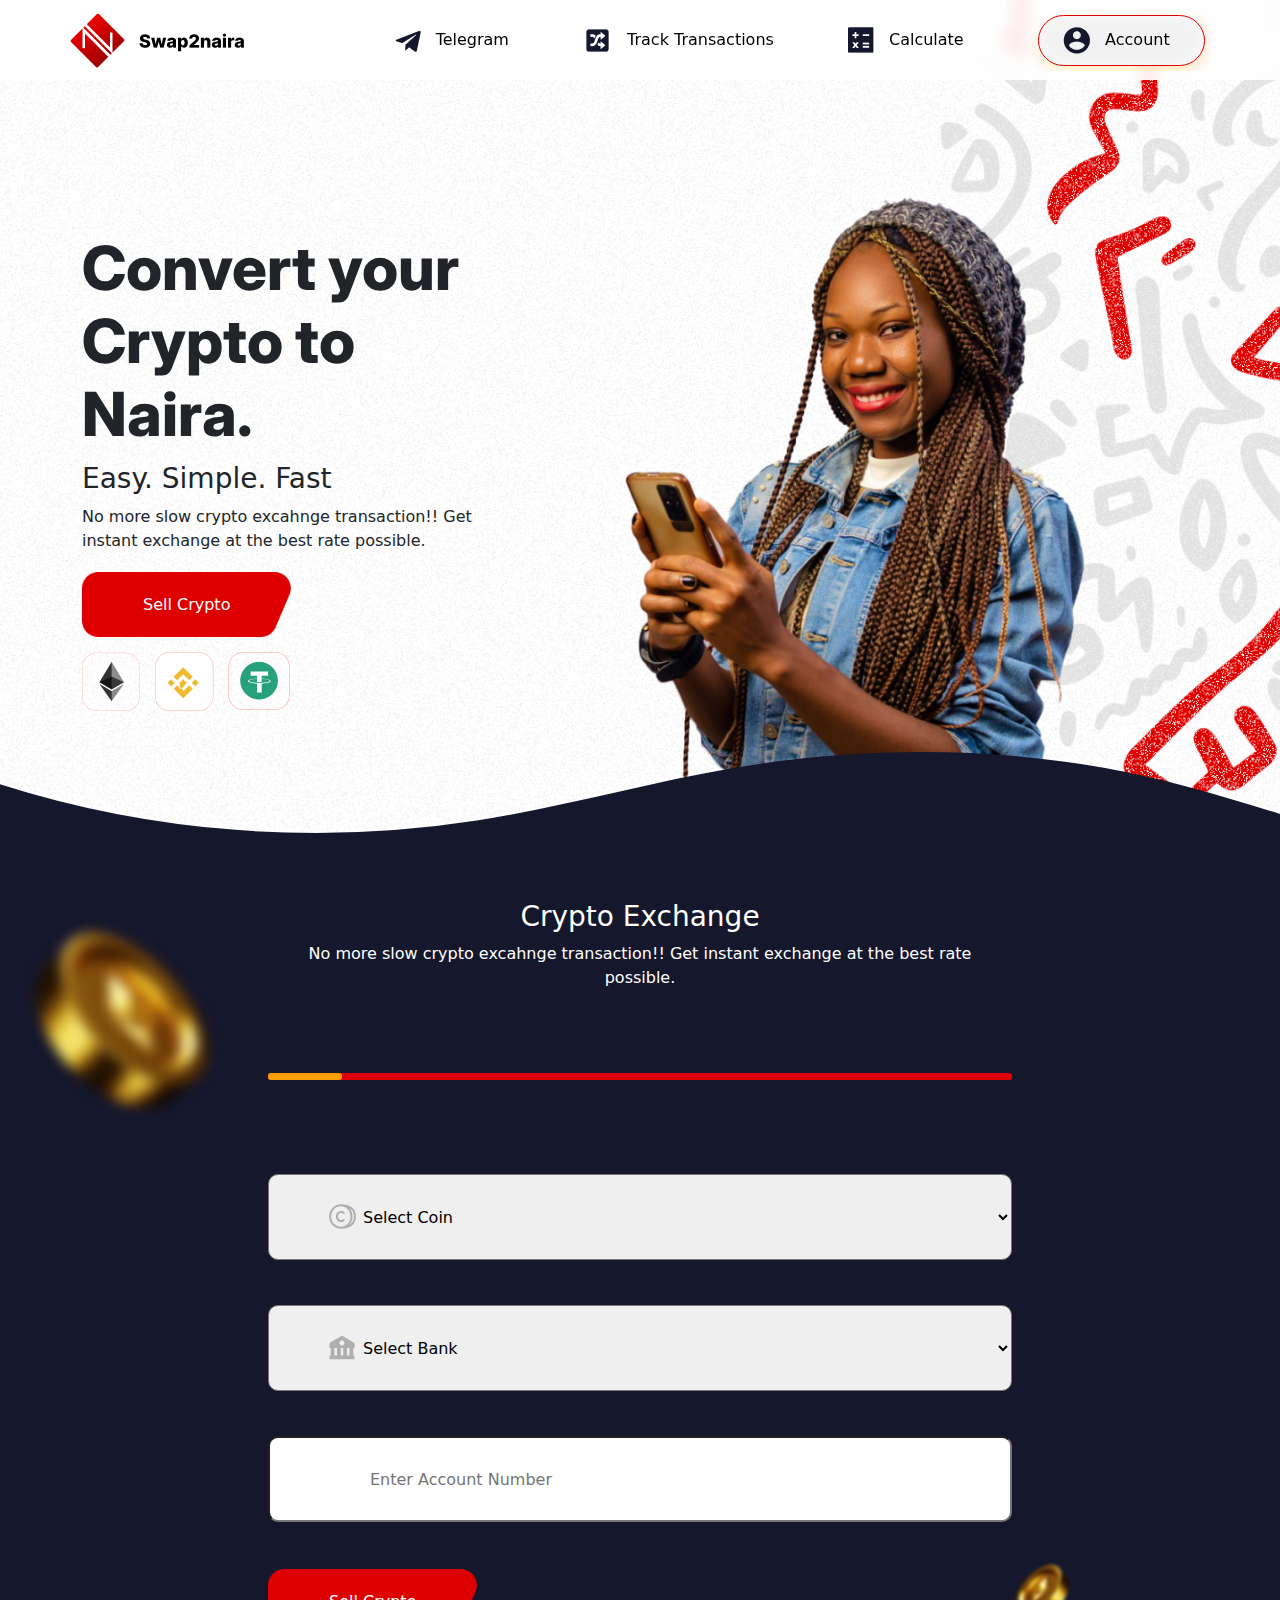
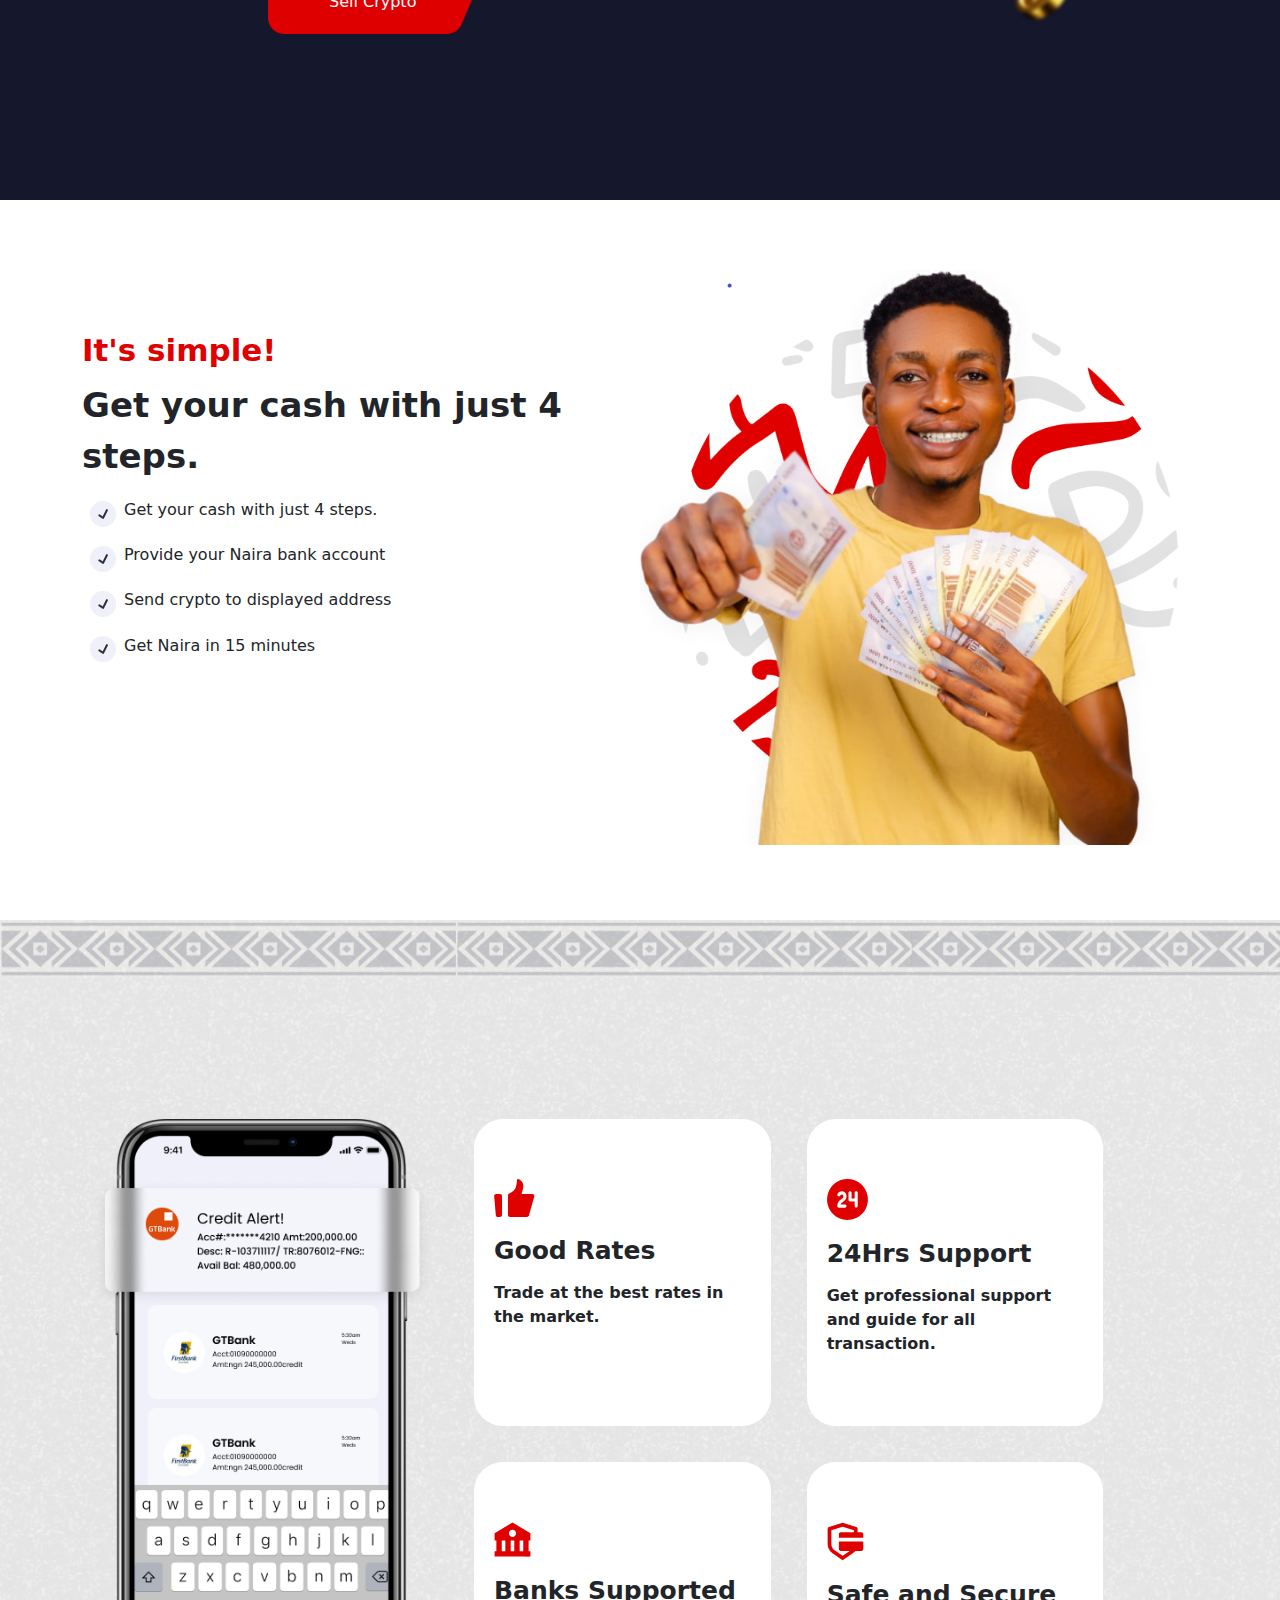
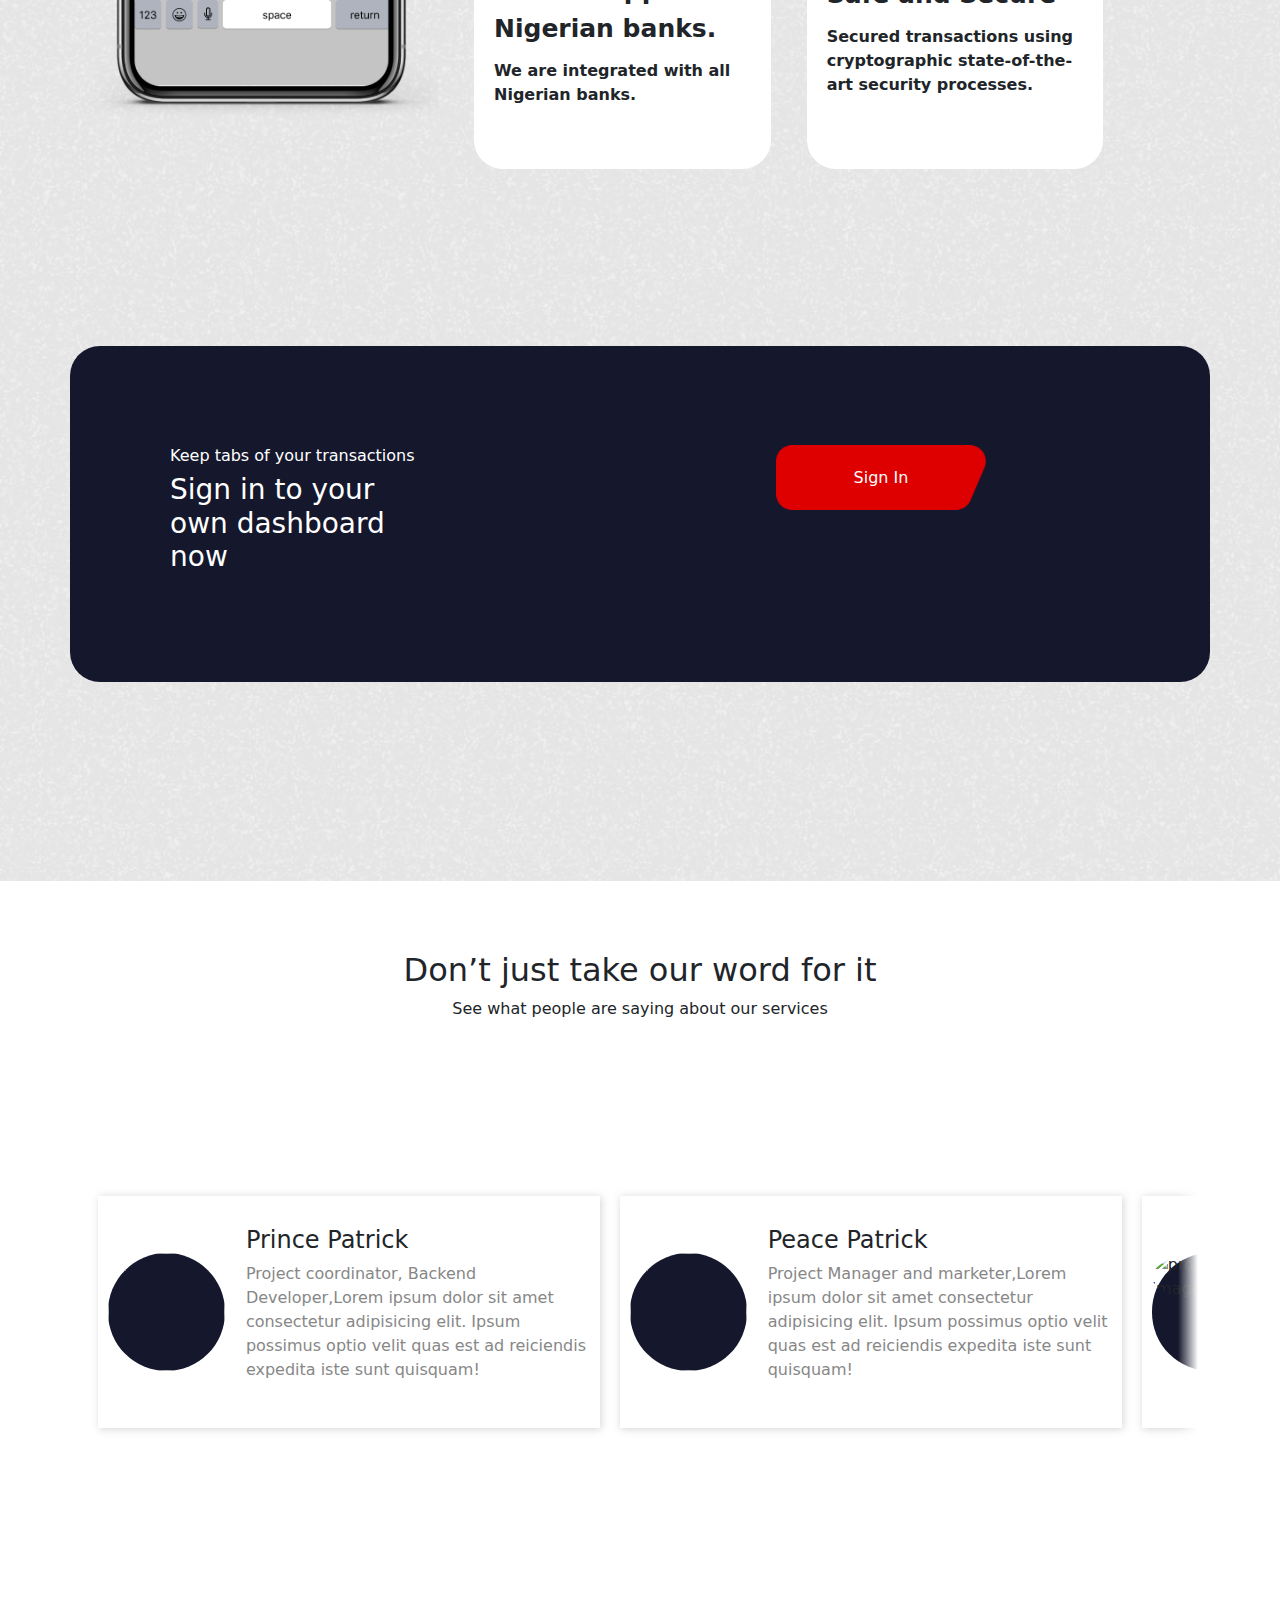
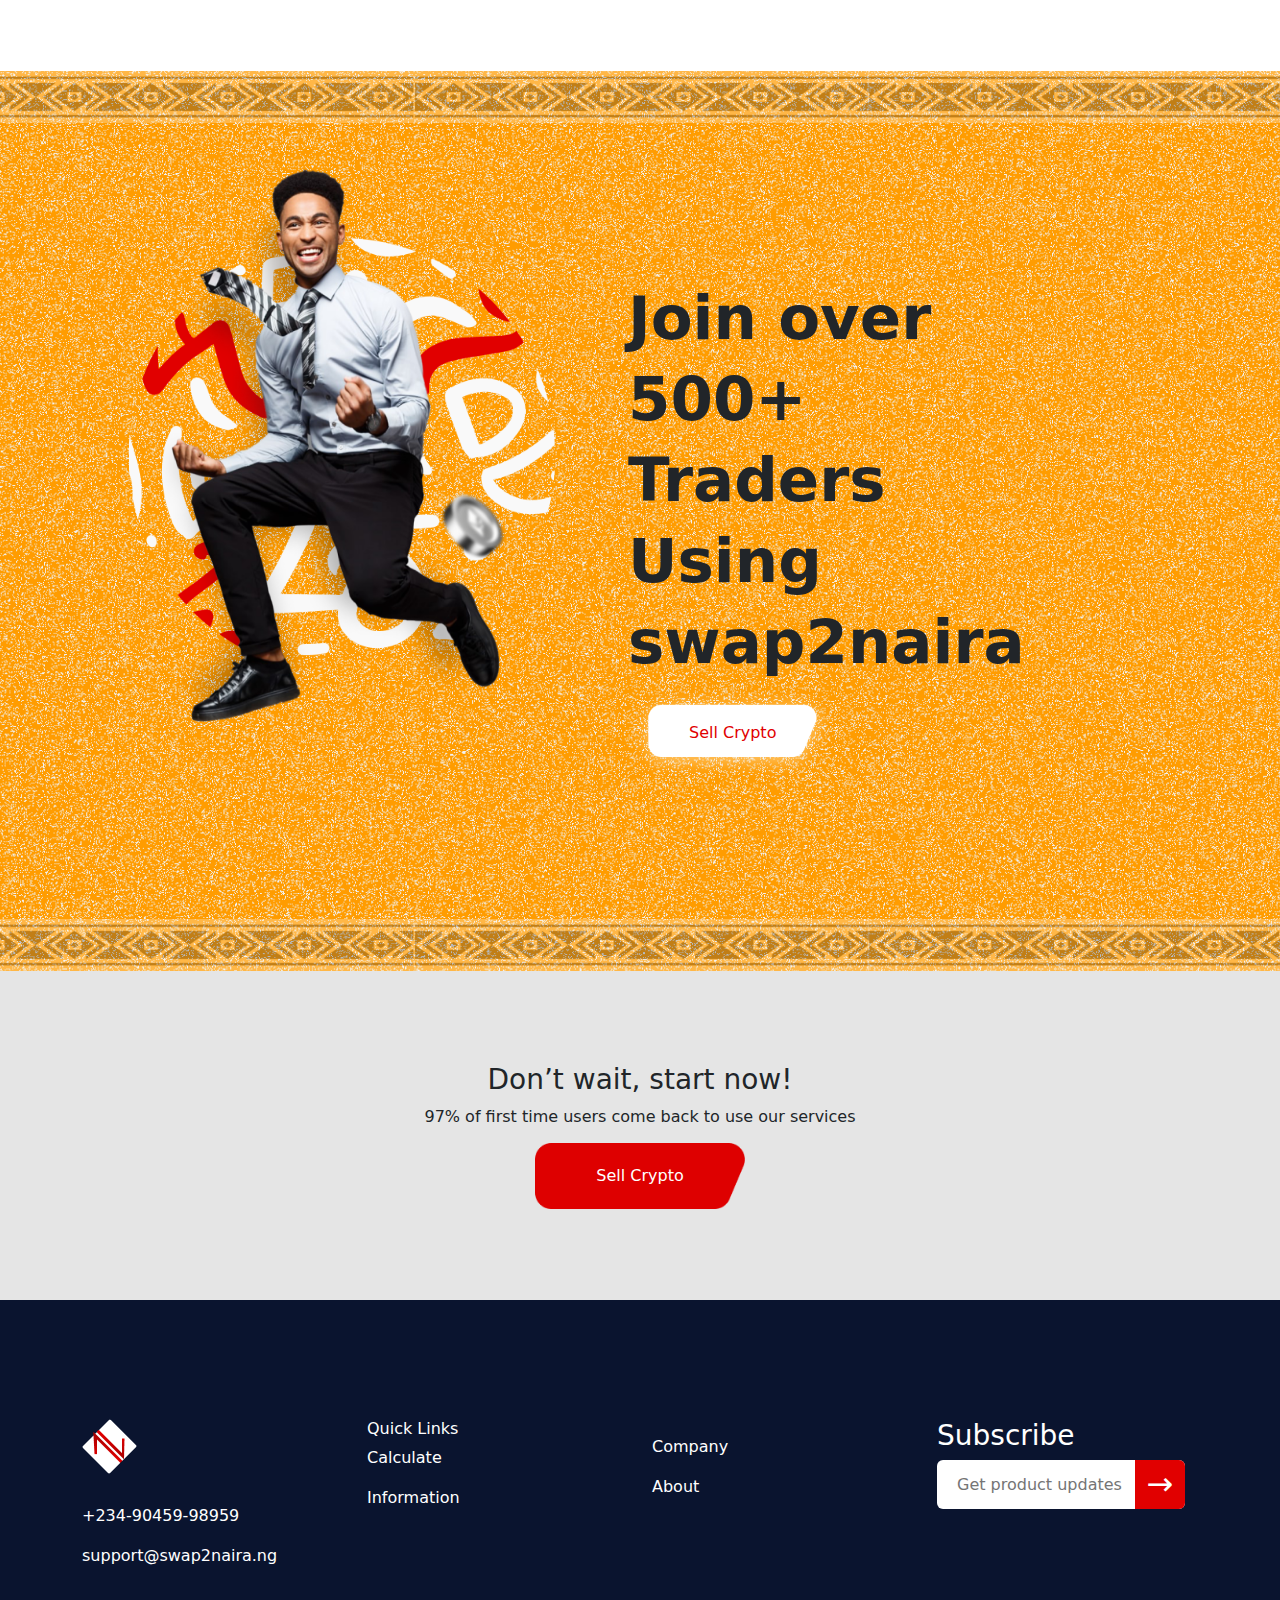
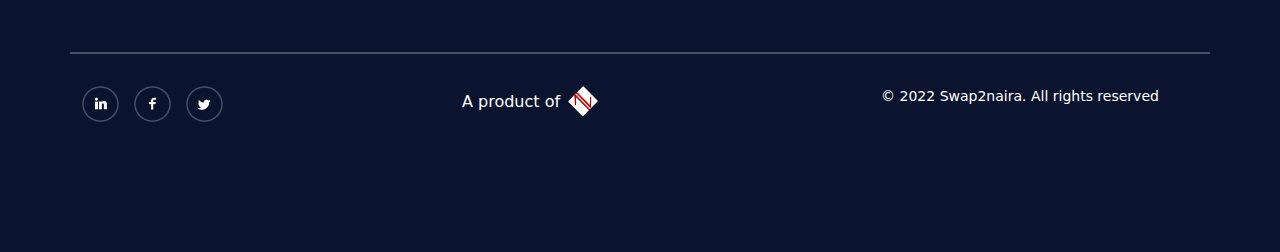
==== commit 77400213: "Completed the project" ====
--- a/index.html
+++ b/index.html
@@ -203,15 +203,18 @@
                     <div class="coin-exchange-container col-12 col-lg-8">
                         <form id="form" action="">
 
-                            <div class="input-container ">
+                            <div class="input-container relative">
+                                <span class="coinIcon">
+                                    <img class="img-fluid" src="./assets/Group.png" alt="">
+                                </span>
                                 <select class="w-100 select" name="coin" id="coinType">
                                     <option value="select-coin">
                                         Select Coin
                                     </option>
-                                    
                                 </select>
                             </div>
-                            <div class="input-container">
+                            <div class="input-container relative">
+                                <span class="bankIcon"><img src="./assets/Vector (1).png" alt="" ></span>
                                 <select class="w-100 select" name="bank" id="bankName">
                                     <option value="select-bank">
                                         <span class="bank-icon">
@@ -290,7 +293,7 @@
                         </div>
                     </div>
                 </div>
-                <div class="col-12 four-step-right col-lg-6">
+                <div class="col-12 four-step-right col-lg-6 relative">
                     <div class="four-step-poster">
                         <img  src="./assets/guy.png" alt="">
                     </div>
--- a/css/style.css
+++ b/css/style.css
@@ -2,7 +2,7 @@
   box-sizing: border-box;
   margin: 0;
   padding: 0;
-  /* outline: 1px solid black; */
+  /* outline: 1px solid gold; */
 }
 
 
@@ -145,10 +145,10 @@
   height: 51px;
   width: 167.3px;
   border-radius: 26.8px;
-  border: none;
+  background-color: var(--gray);
   margin-bottom: 20px;
-  box-shadow: 0px 0px 4px 1px #e100005b;
-  /* border: 1px solid black; */
+  border: 0.3px solid var(--red);
+  box-shadow: 0px 5.021209716796875px 13.180675506591797px 0px #FFC0003D, 0px 0px 14.017542839050293px 3.8229665756225586px #FFFFFF75 inset;
 }
 .arrow-down {
   padding-left: 10px;
@@ -233,6 +233,7 @@
 .headerTwo {
   text-align: center;
 }
+
 .hero-description {
   display: none;
 }
@@ -263,9 +264,9 @@
 }
 .poster-container {
   position: absolute;
-  bottom: 0;
-  width: 400px;
-  height: 400px;
+  bottom: 20px;
+  width: 350px;
+  height: 350px;
   animation: appear 2s;
 }
 .poster-container img{
@@ -373,6 +374,12 @@
   height: 86px;
   border-radius: 10px;
   margin-bottom: 18px;
+  padding: 0 47px;
+}
+.coinIcon,.bankIcon{
+  position: absolute;
+  top: 30px;
+  left: 20px;
 }
 .four-step-right,.trade-cont{
   padding: 0;
@@ -394,6 +401,12 @@
 .four-step-poster img{
   width: 100%;
   height: 100%;
+}
+.steps:not(:first-child){
+  margin: 18px 0;
+}
+.steps:first-child{
+  margin-top: 18px;
 }
 .fourStepsHeader ~ h2 {
   font-size: 34px;
@@ -892,19 +905,24 @@
   }
   .headerOne {
     font-size: var(--h1fontDesktop);
-    margin-top: 272px;
+    margin-top: 232px;
     line-height:  73.2px;
   }
   .headerOne,
   .headerTwo {
     text-align: left;
   }
+  .headerTwo{
+    margin: 10px 0;
+  }
   .hero-description {
     display: block;
+    width: calc(100% - 100px);
   }
   .hero-btn {
     display: flex;
     justify-content: left;
+    margin-top: 20px;
   }
   .btn {
     display: flex;
@@ -919,12 +937,14 @@
   }
   .poster-container {
     width: fit-content;
-    height: 80%;
+    height: 72%;
     /* border: 1px solid black; */
     margin-top: 70px;
     /* position: static; */
+    bottom: 70px;
   }
   .poster-container img{
+    width: auto;
     height: 100%;
   }
   .custom-shape-divider-bottom-1648453308 svg {
@@ -953,6 +973,9 @@
     margin-top: 150px;
     border: 1px solid black;
   } */
+  .fourStepsHeader{
+    margin-top: 128px;
+  }
   .btn {
     border: none;
     background-color: none;
@@ -974,11 +997,12 @@
   
   
   .blurb {
+    /* height: 0; */
     height: 307px;
     left: 593px;
     border-radius: 28.83871078491211px;
     background-color: var(--clr-white);
-    padding: 0 40px;
+    padding: 0 20px;
   }
   .blurb-icon {
     margin-top: 60px;
@@ -1035,6 +1059,7 @@
   .dashboard-sign-in{
     margin-top: 177px;
   }
+  
   .trader-bg{
     padding: 50px 0 50px;
   }
@@ -1070,10 +1095,11 @@
     height: 100%;
 
   }
+
   .four-step-poster{
-    height: 79.8%;
+    height: 70.8%;
     width: fit-content;
-    /* margin-top: 50px; */
+    margin-top: 70px;
   }
   .four-step-poster img{
     width: auto;
@@ -1097,6 +1123,12 @@
     border-radius: 50%;
     background-color: #15172c;
    }
+   .input-container input, .input-container select{
+     padding: 0 90px;
+   }
+   .bankIcon,.coinIcon{
+     left: 61.25px;
+   }
 }
 
 /* X-Large devices (large desktops, 1200px and up) */
@@ -1107,6 +1139,12 @@
   .headerOne {
     width: calc(100% - 100px);
   }
+  .sign-in-text-container h3{
+    width: calc(100% - 200px);
+  }
+  .blurb{
+    padding: 0 40;
+  }
 }
 
 /*  XX-Large devices (larger desktops, 1400px and up) */
@@ -1117,4 +1155,18 @@
   .trader-bg{
     padding: 50px 0 0px;
   }
-}
+  .headerOne {
+    font-size: var(--h1fontDesktop);
+    margin-top: 232px;
+    line-height:  73.2px;
+  }
+  .headerTwo{
+    margin: 18px 0;
+  }
+  .hero-btn{
+    margin-top: 57px
+  }
+  .hero-description{
+    width: calc(100% - 200px);
+  }
+}
